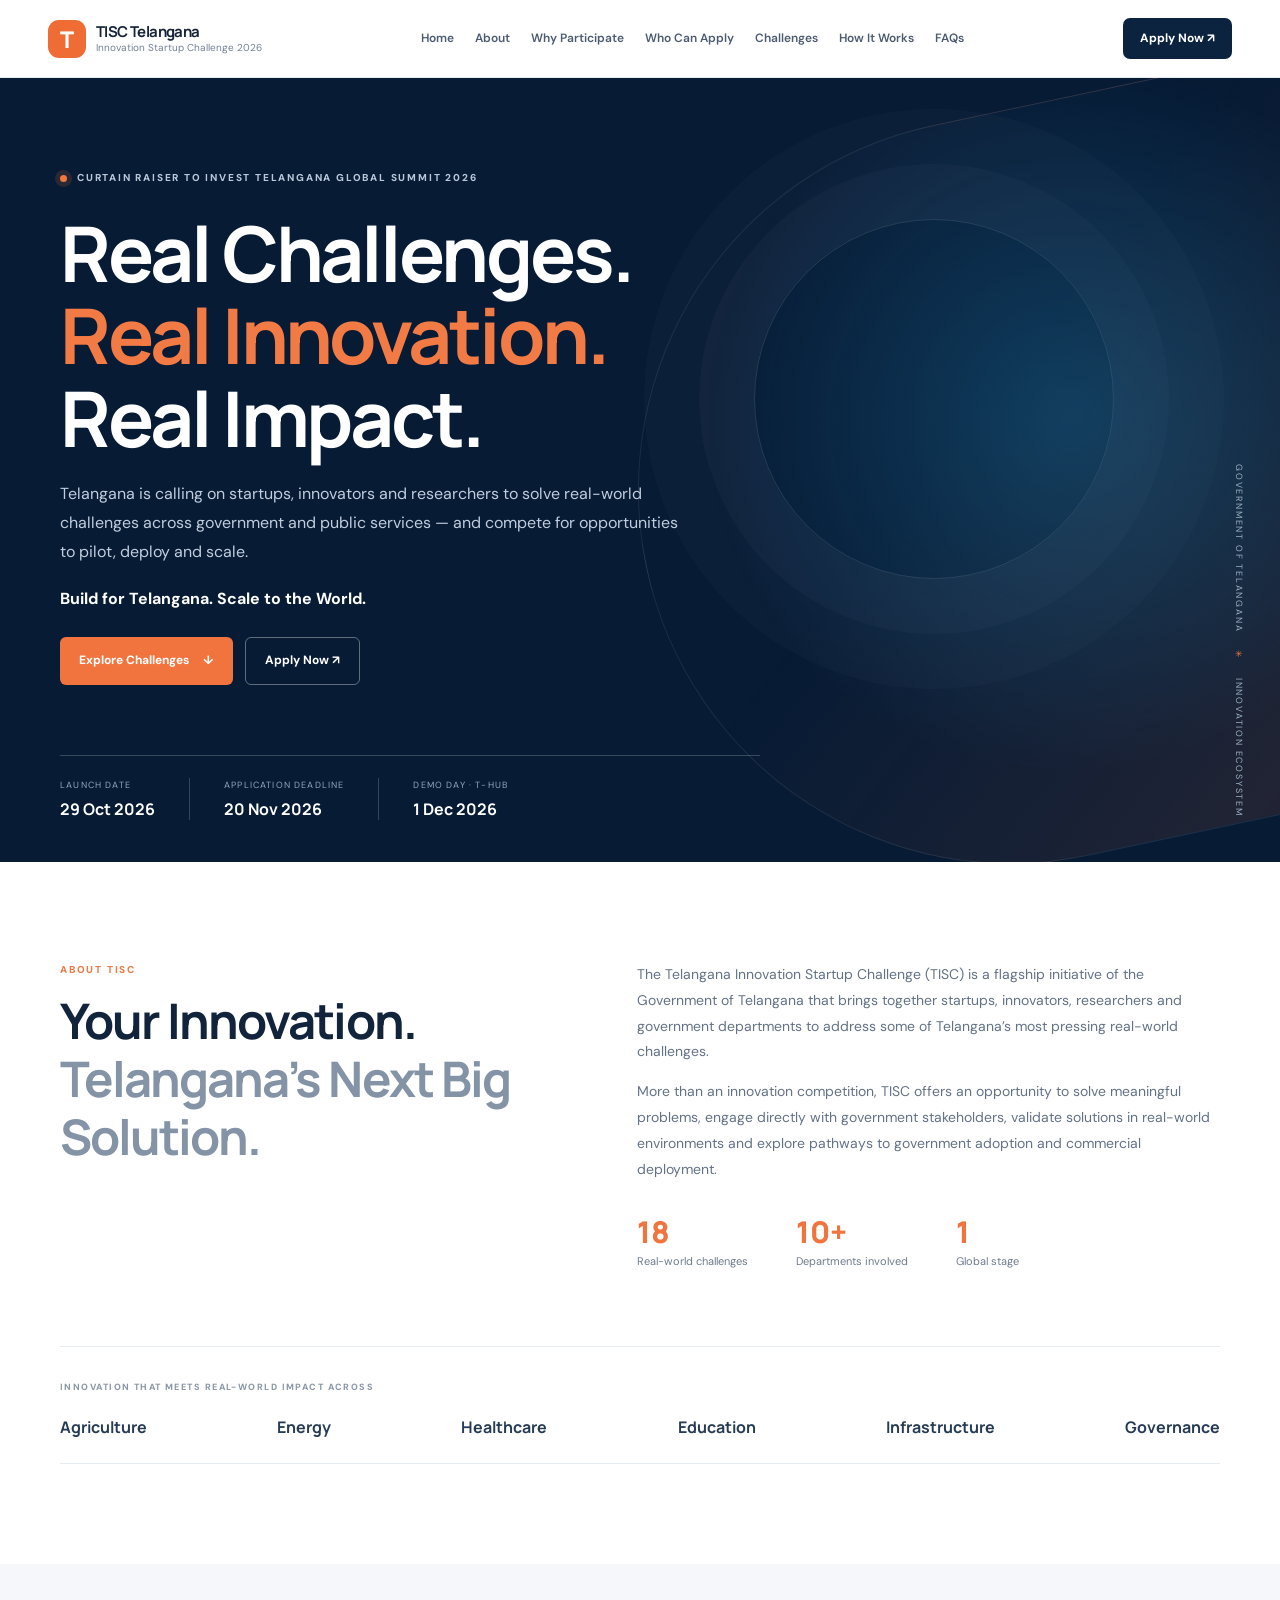
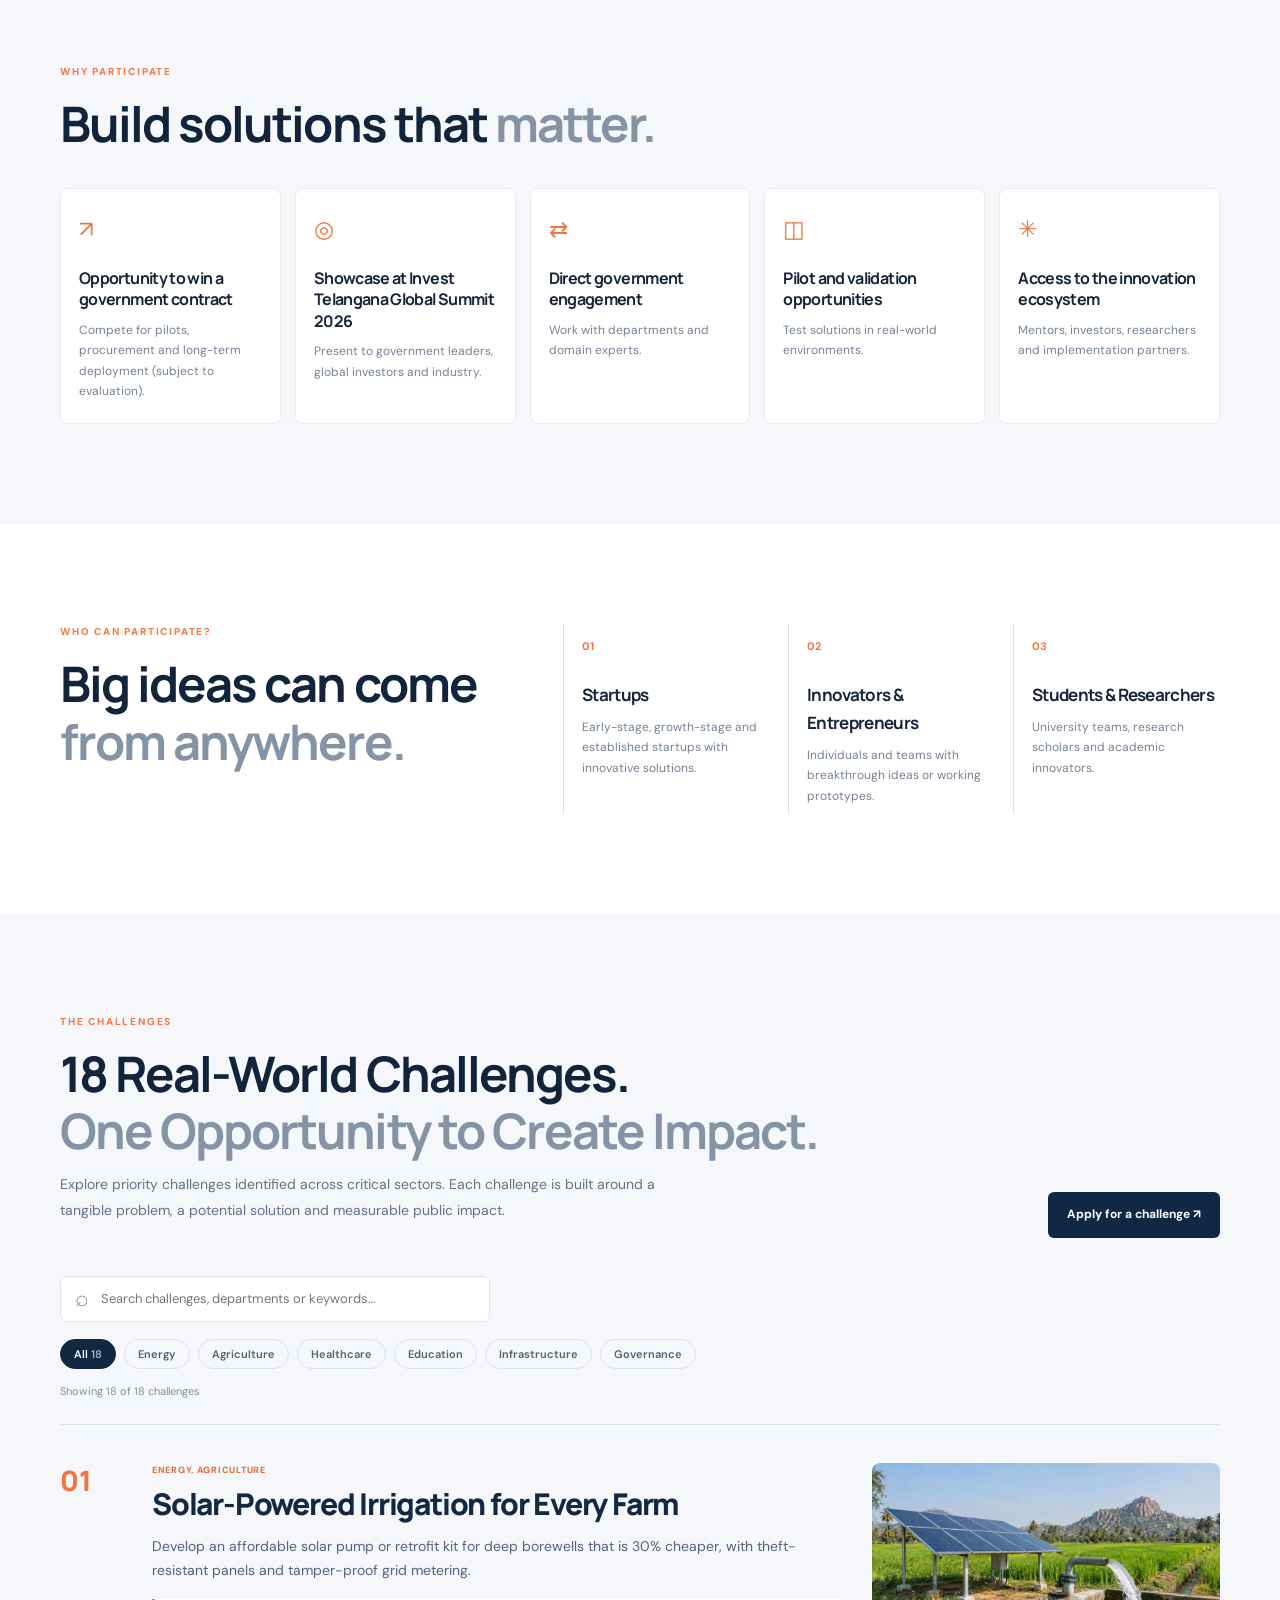
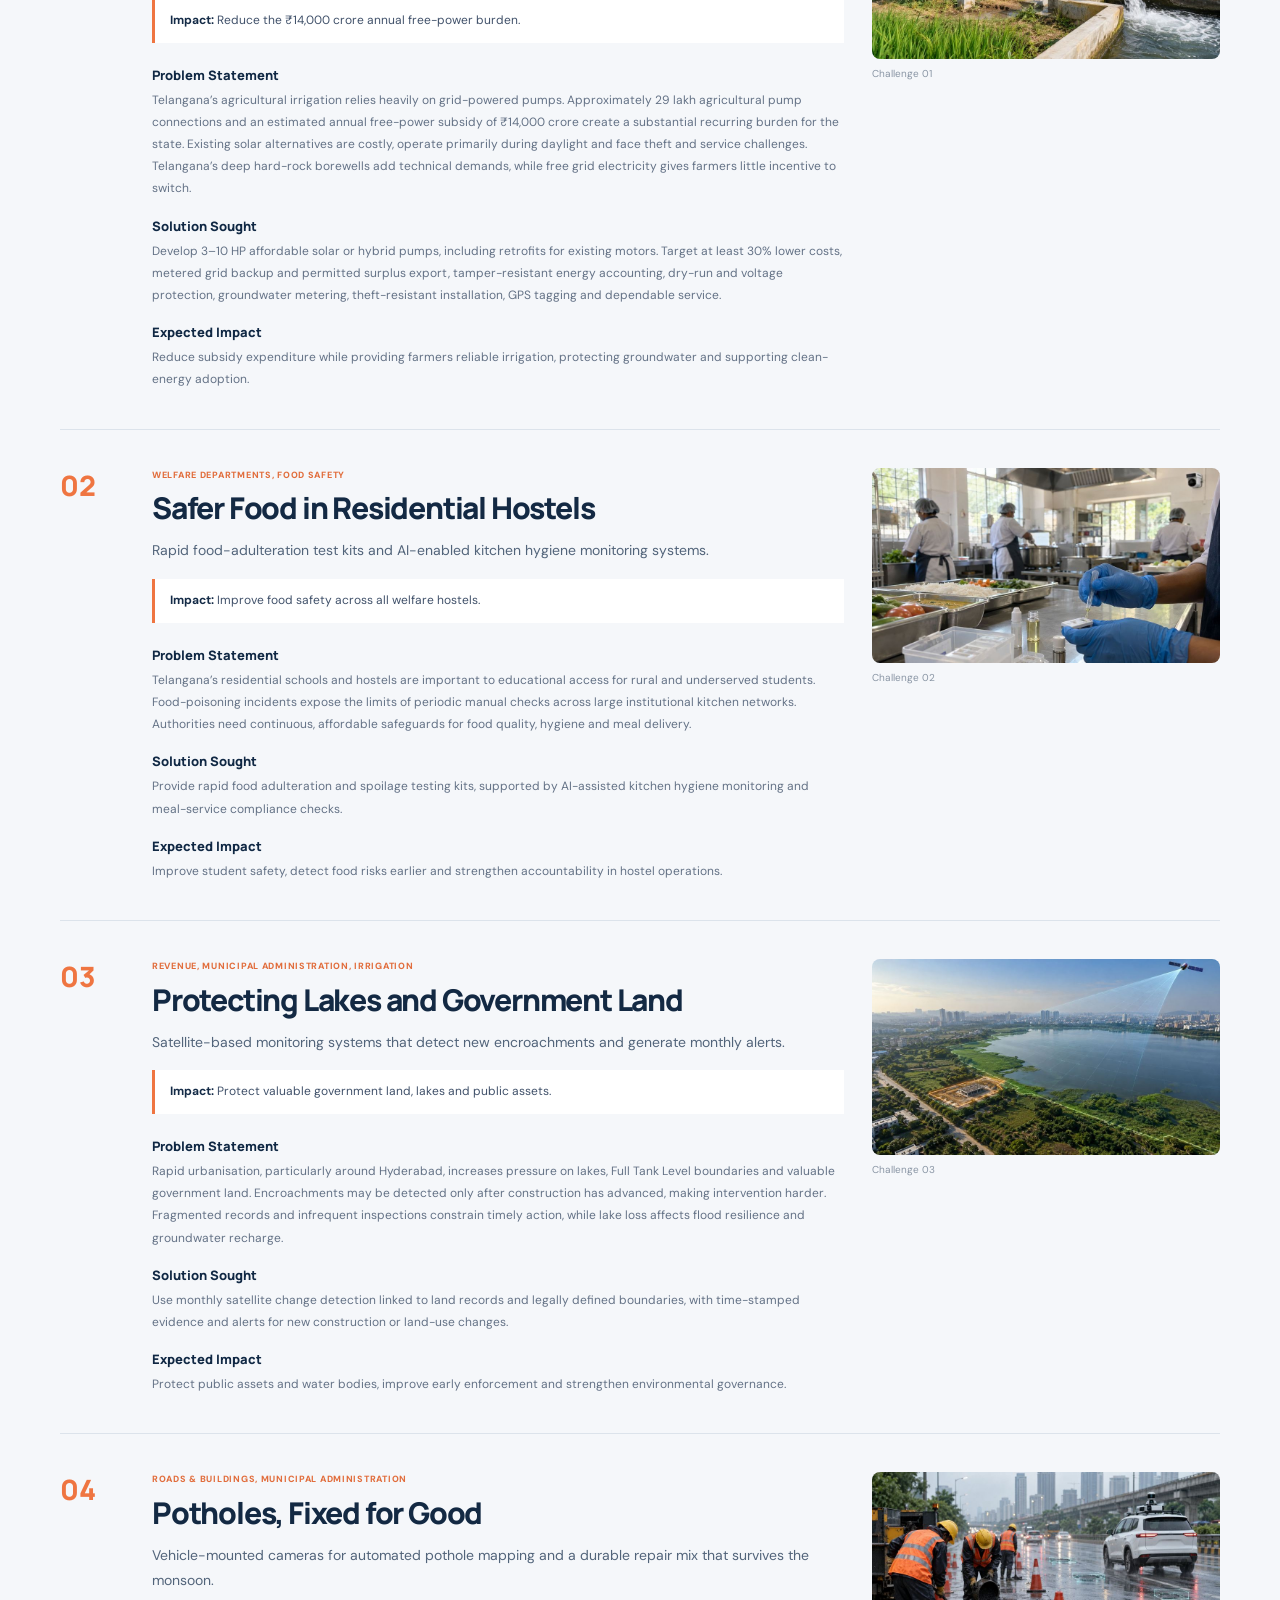
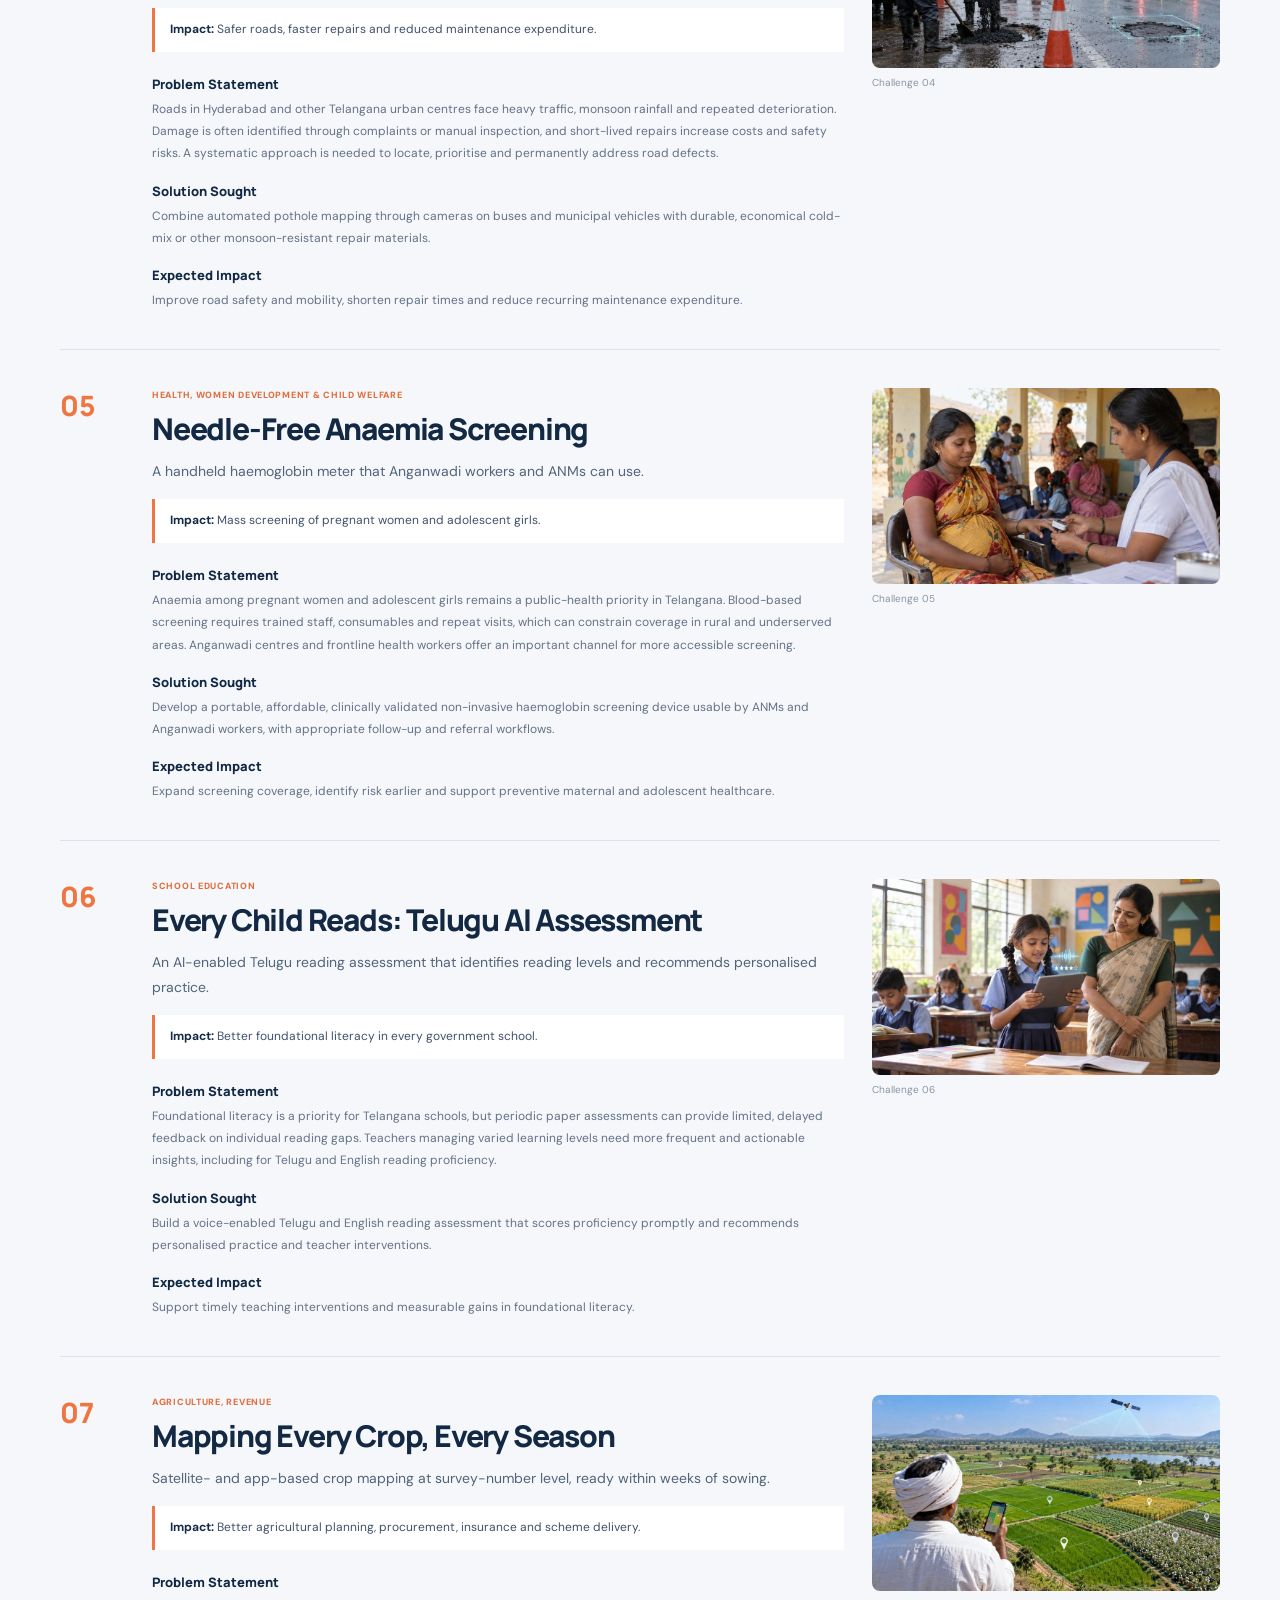
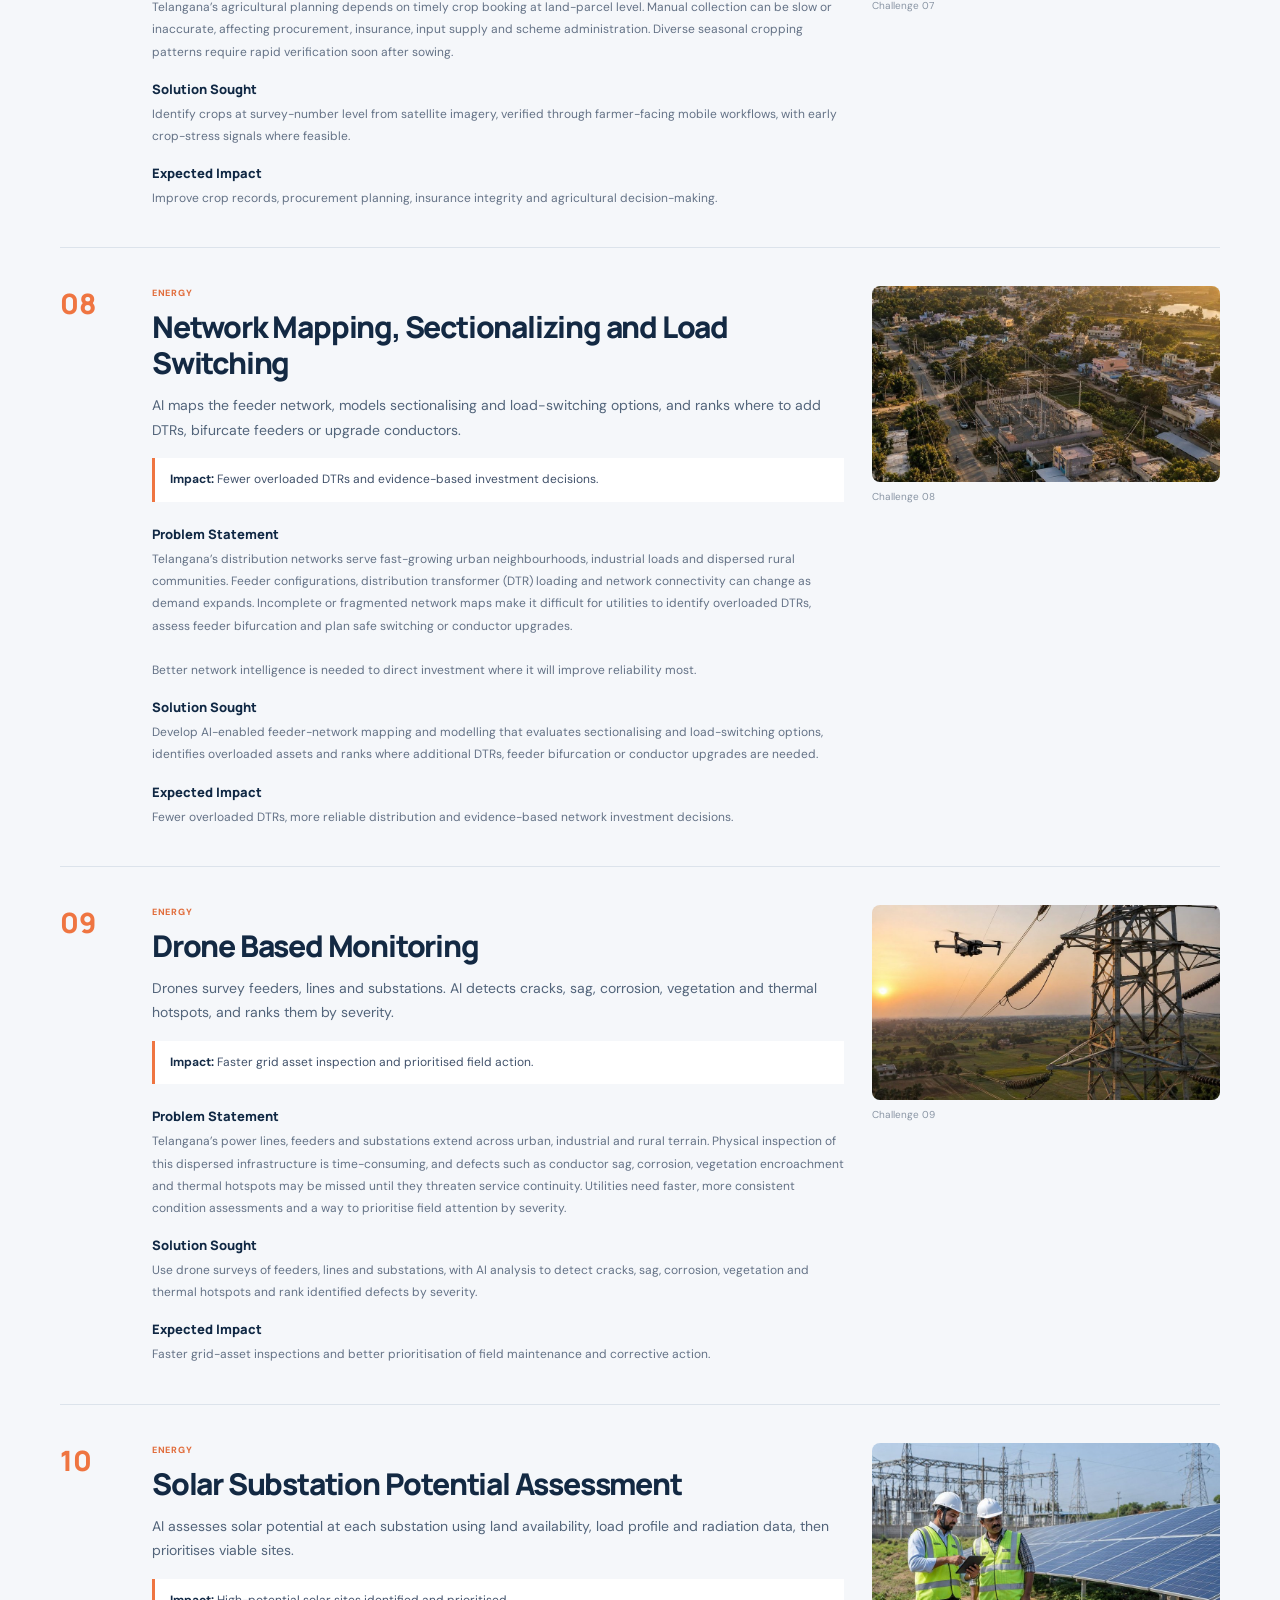
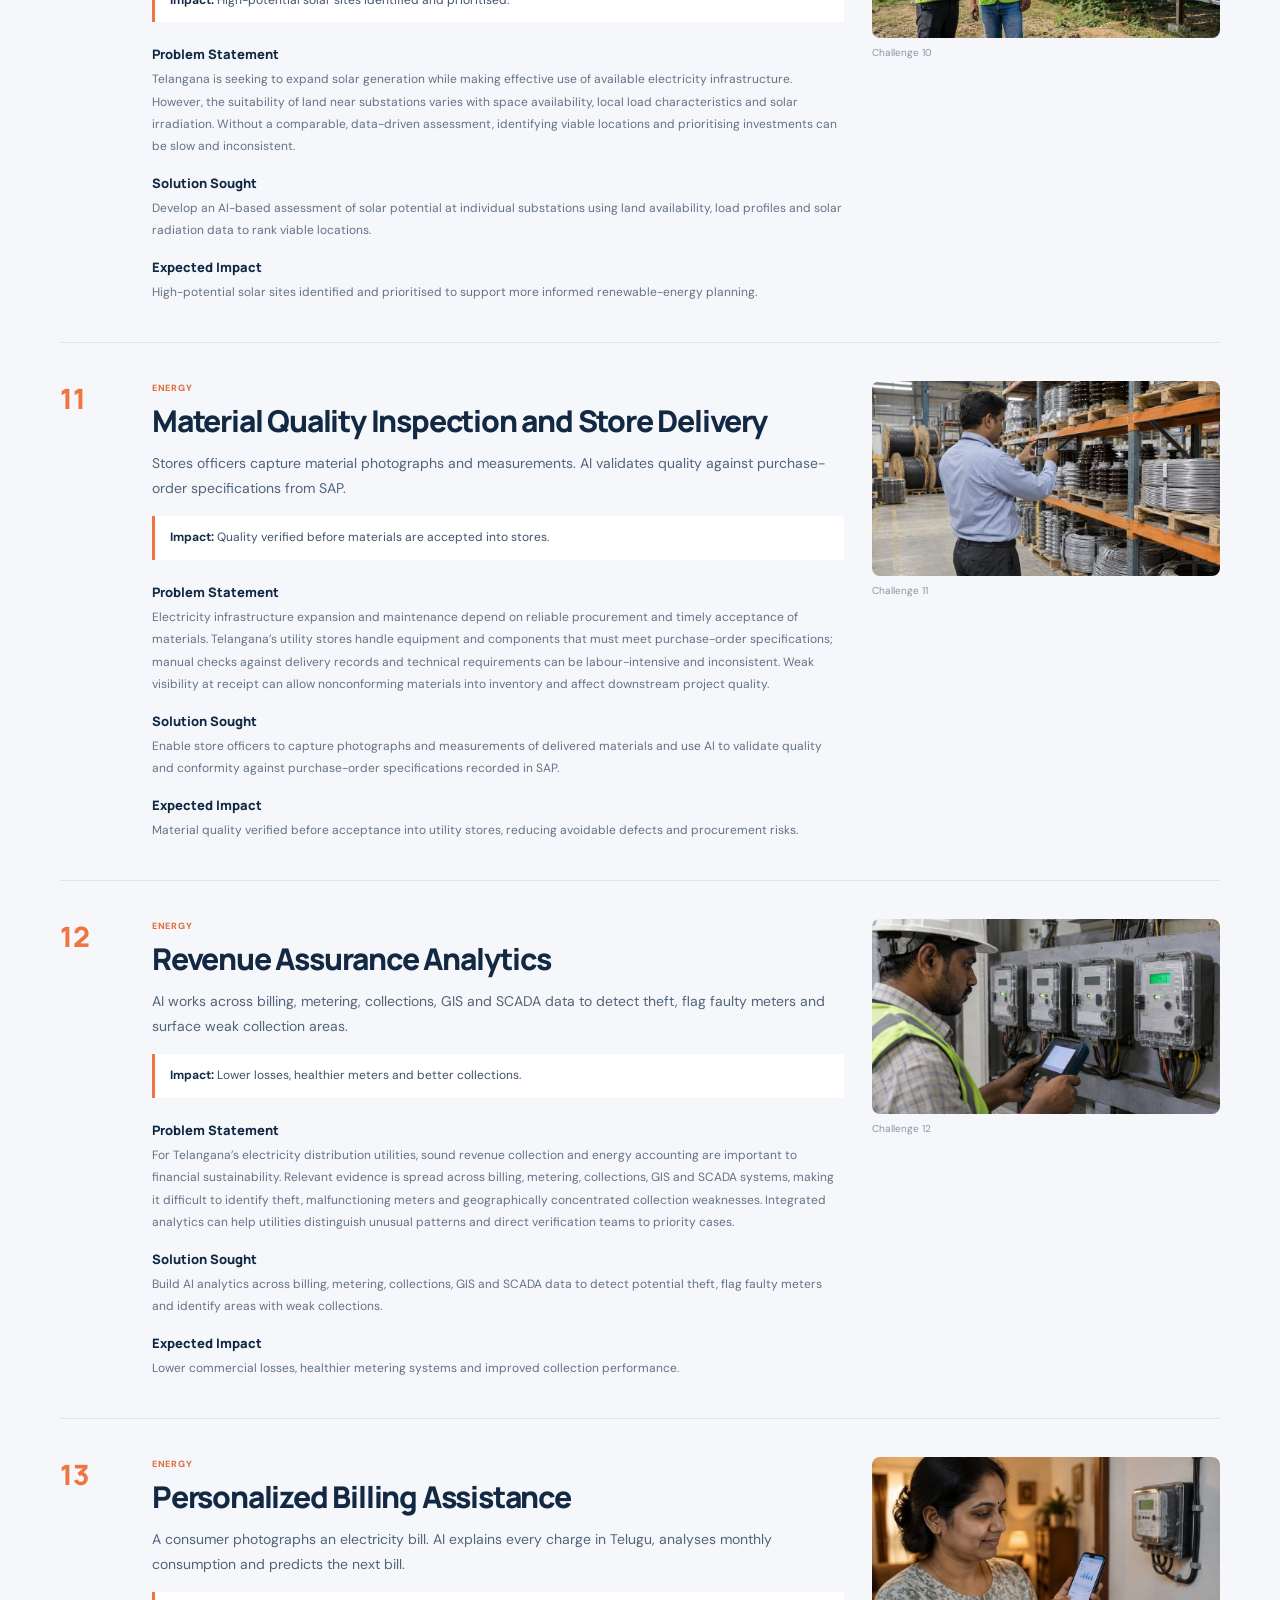
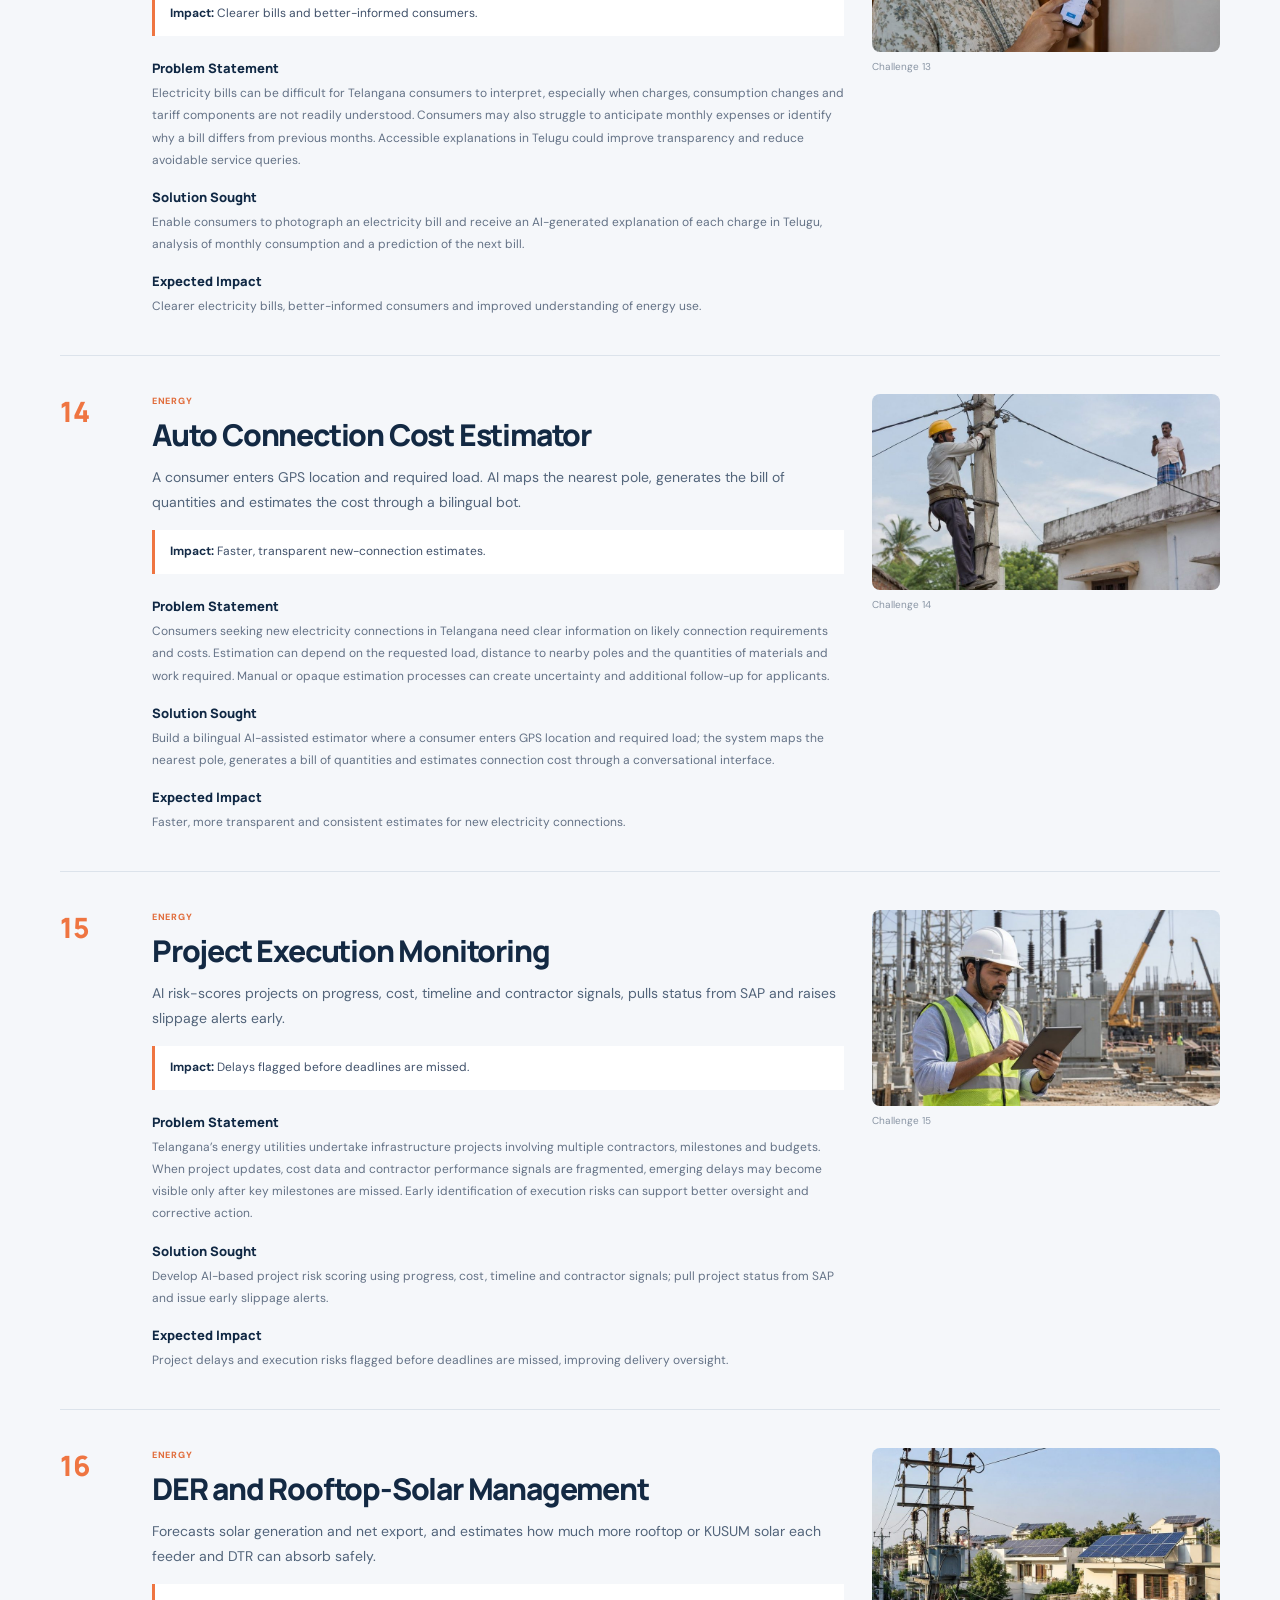
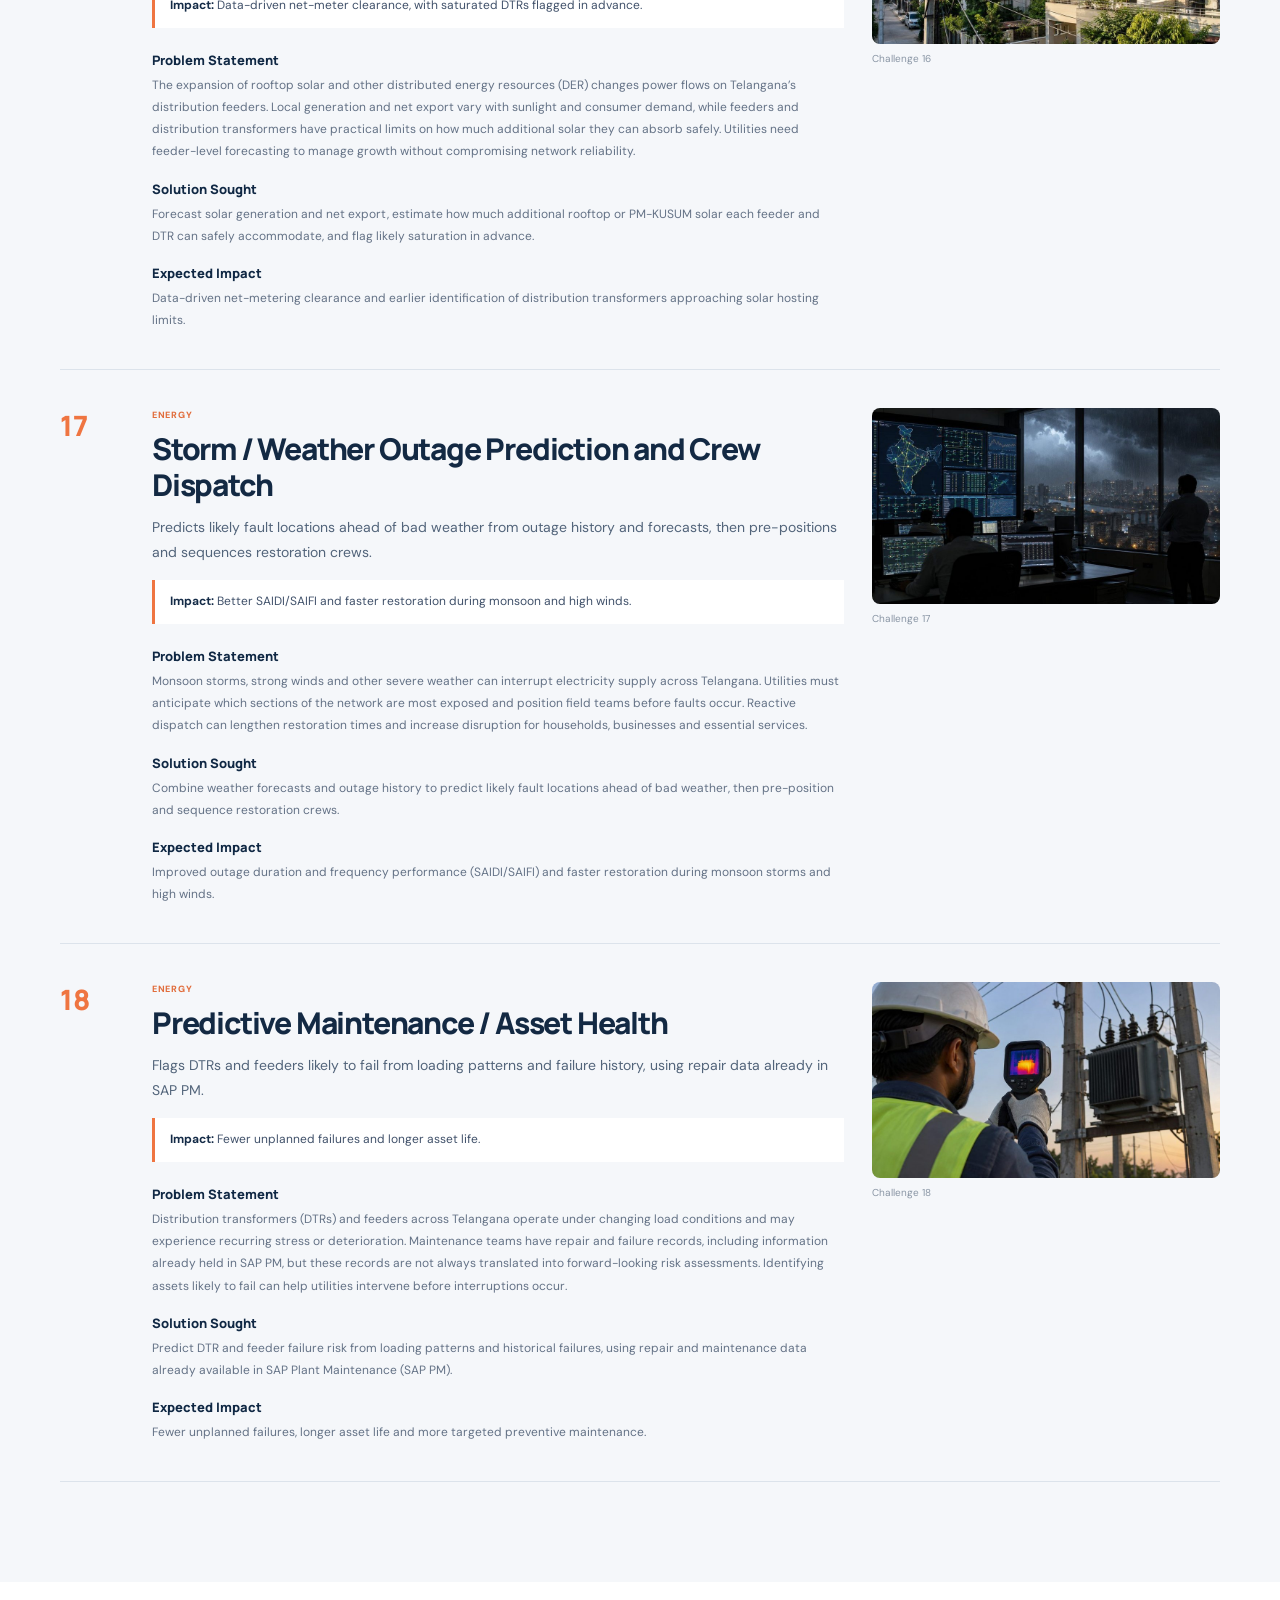
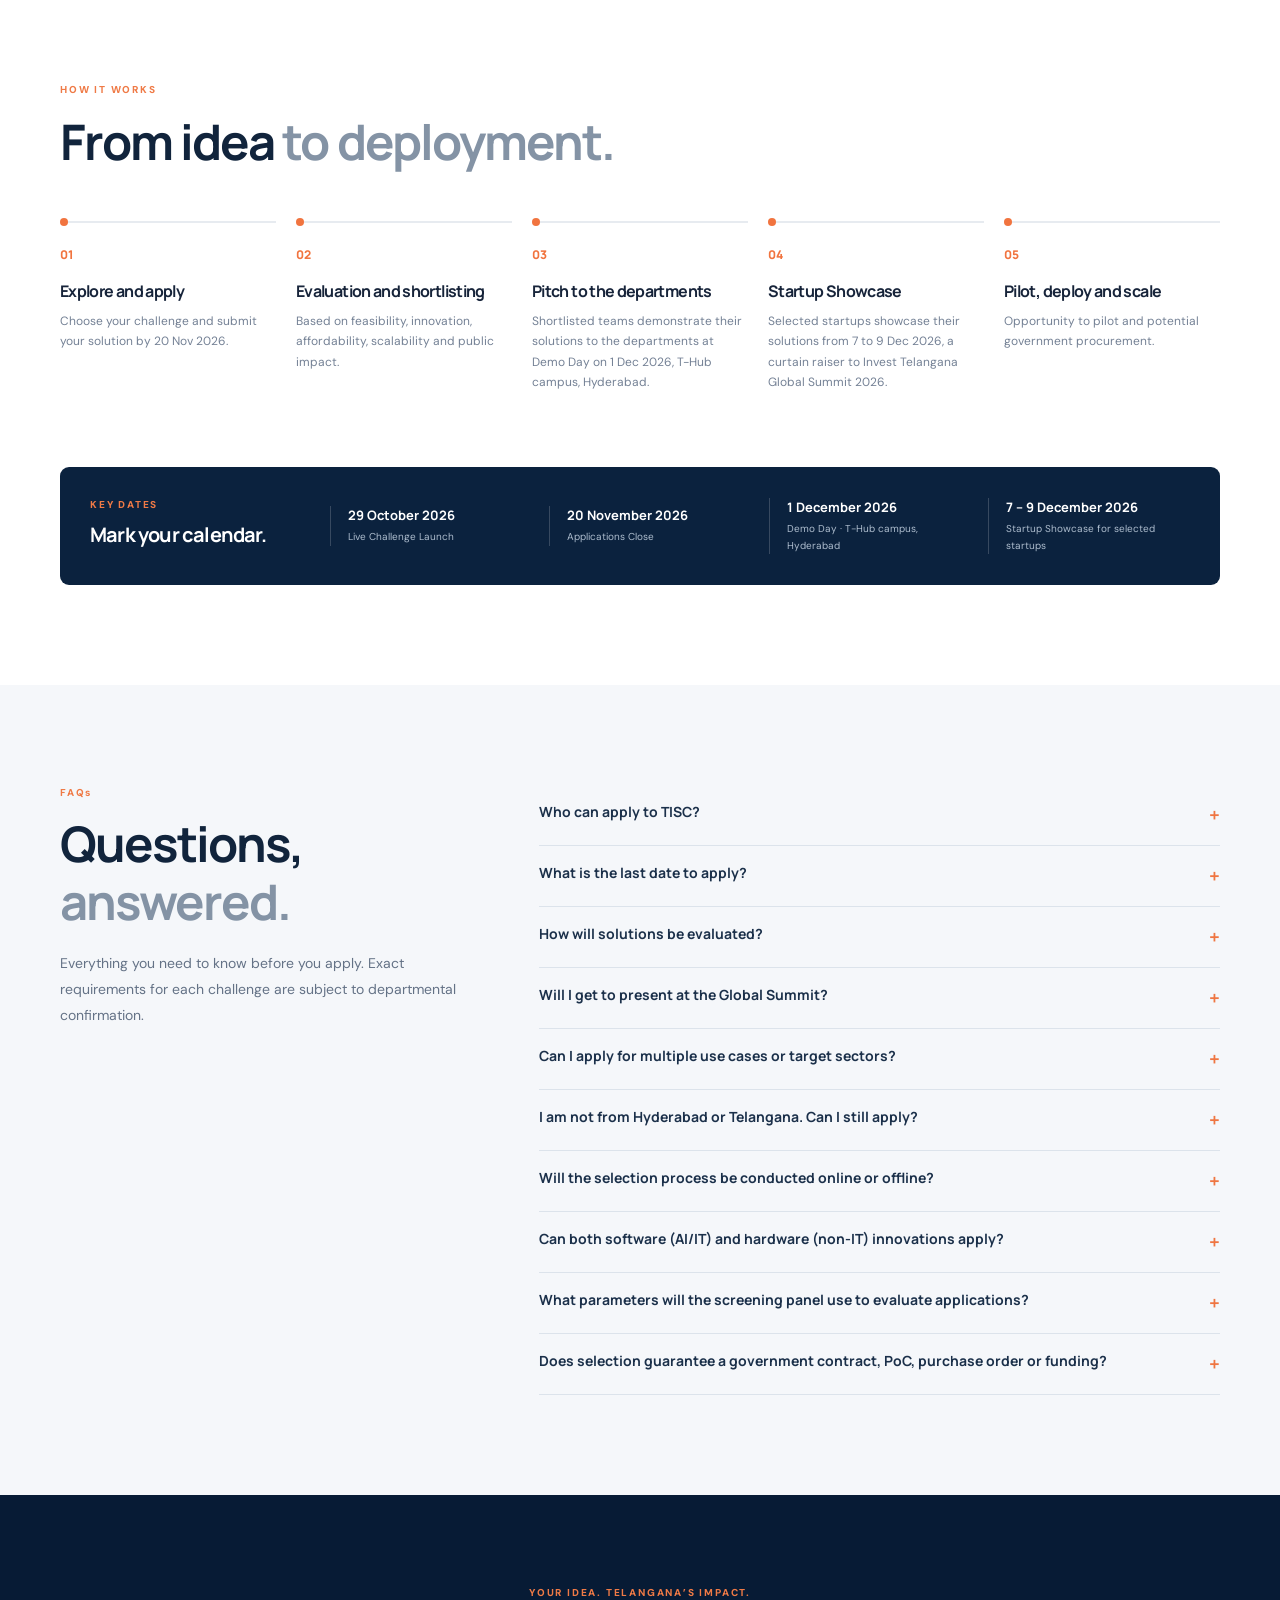
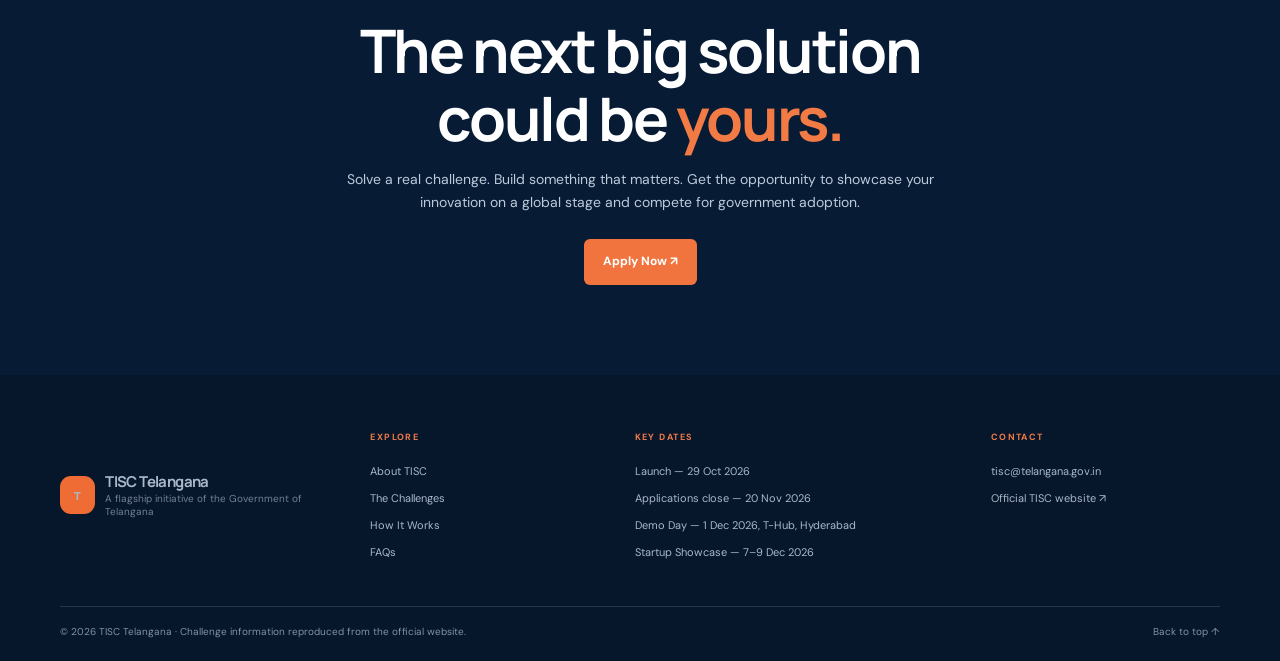
==== index.html @ a0525b06 "Refresh published inline challenge assets and remove legacy modal" ====
<!doctype html><html lang="en"><head><meta charset="utf-8"><meta name="viewport" content="width=device-width,initial-scale=1"><meta name="description" content="Explore the 18 Telangana Innovation Startup Challenge 2026 challenges."><meta name="theme-color" content="#071b35"><title>TISC Telangana 2026 | Innovation Startup Challenge</title><link rel="stylesheet" href="styles.css?v=inline-20261111-2"><link rel="preconnect" href="https://fonts.googleapis.com"><link rel="preconnect" href="https://fonts.gstatic.com" crossorigin><link href="https://fonts.googleapis.com/css2?family=DM+Sans:wght@400;500;600;700&family=Manrope:wght@400;500;600;700;800&display=swap" rel="stylesheet"></head><body><header class="site-header"><div class="nav-wrap"><a class="brand" href="#home"><span class="brand-mark">T</span><span><b>TISC Telangana</b><small>Innovation Startup Challenge 2026</small></span></a><button class="menu-toggle" aria-label="Toggle menu" aria-expanded="false">☰</button><nav class="main-nav"><a href="#home">Home</a><a href="#about">About</a><a href="#why">Why Participate</a><a href="#who">Who Can Apply</a><a href="#challenges">Challenges</a><a href="#how">How It Works</a><a href="#faqs">FAQs</a></nav><a class="nav-apply" href="https://tisc.telangana.gov.in/" target="_blank" rel="noopener">Apply Now <span>↗</span></a></div></header><main><section class="hero" id="home"><div class="hero-glow"></div><div class="container hero-inner"><div class="eyebrow"><span class="live-dot"></span> CURTAIN RAISER TO INVEST TELANGANA GLOBAL SUMMIT 2026</div><h1>Real Challenges.<br><em>Real Innovation.</em><br>Real Impact.</h1><p class="hero-copy">Telangana is calling on startups, innovators and researchers to solve real-world challenges across government and public services — and compete for opportunities to pilot, deploy and scale.</p><p class="hero-tag">Build for Telangana. Scale to the World.</p><div class="hero-actions"><a class="btn btn-primary" href="#challenges">Explore Challenges <span>↓</span></a><a class="btn btn-outline" href="https://tisc.telangana.gov.in/" target="_blank" rel="noopener">Apply Now ↗</a></div><div class="date-strip"><div><small>LAUNCH DATE</small><b>29 Oct 2026</b></div><div><small>APPLICATION DEADLINE</small><b>20 Nov 2026</b></div><div><small>DEMO DAY · T-HUB</small><b>1 Dec 2026</b></div></div></div><div class="hero-side-note">GOVERNMENT OF TELANGANA <span>✳</span> INNOVATION ECOSYSTEM</div></section><section class="intro section" id="about"><div class="container intro-grid"><div><div class="section-kicker">ABOUT TISC</div><h2>Your Innovation.<br><span>Telangana’s Next Big Solution.</span></h2></div><div class="intro-text"><p>The Telangana Innovation Startup Challenge (TISC) is a flagship initiative of the Government of Telangana that brings together startups, innovators, researchers and government departments to address some of Telangana’s most pressing real-world challenges.</p><p>More than an innovation competition, TISC offers an opportunity to solve meaningful problems, engage directly with government stakeholders, validate solutions in real-world environments and explore pathways to government adoption and commercial deployment.</p><div class="stats"><div><b>18</b><span>Real-world challenges</span></div><div><b>10+</b><span>Departments involved</span></div><div><b>1</b><span>Global stage</span></div></div></div></div><div class="container sector-band"><span>INNOVATION THAT MEETS REAL-WORLD IMPACT ACROSS</span><div class="sector-list"><b>Agriculture</b><b>Energy</b><b>Healthcare</b><b>Education</b><b>Infrastructure</b><b>Governance</b></div></div></section><section class="benefits section" id="why"><div class="container"><div class="section-kicker">WHY PARTICIPATE</div><h2>Build solutions that <span>matter.</span></h2><div class="benefit-grid"><article class="benefit-card"><span>↗</span><h3>Opportunity to win a government contract</h3><p>Compete for pilots, procurement and long-term deployment (subject to evaluation).</p></article><article class="benefit-card"><span>◎</span><h3>Showcase at Invest Telangana Global Summit 2026</h3><p>Present to government leaders, global investors and industry.</p></article><article class="benefit-card"><span>⇄</span><h3>Direct government engagement</h3><p>Work with departments and domain experts.</p></article><article class="benefit-card"><span>◫</span><h3>Pilot and validation opportunities</h3><p>Test solutions in real-world environments.</p></article><article class="benefit-card"><span>✳</span><h3>Access to the innovation ecosystem</h3><p>Mentors, investors, researchers and implementation partners.</p></article></div></div></section><section class="who section" id="who"><div class="container who-grid"><div><div class="section-kicker">WHO CAN PARTICIPATE?</div><h2>Big ideas can come<br><span>from anywhere.</span></h2></div><div class="who-cards"><article><b>01</b><h3>Startups</h3><p>Early-stage, growth-stage and established startups with innovative solutions.</p></article><article><b>02</b><h3>Innovators & Entrepreneurs</h3><p>Individuals and teams with breakthrough ideas or working prototypes.</p></article><article><b>03</b><h3>Students & Researchers</h3><p>University teams, research scholars and academic innovators.</p></article></div></div></section><section class="challenges-section section" id="challenges"><div class="container"><div class="challenge-heading"><div><div class="section-kicker">THE CHALLENGES</div><h2>18 Real-World Challenges.<br><span>One Opportunity to Create Impact.</span></h2><p>Explore priority challenges identified across critical sectors. Each challenge is built around a tangible problem, a potential solution and measurable public impact.</p></div><a class="btn btn-dark" href="https://tisc.telangana.gov.in/" target="_blank" rel="noopener">Apply for a challenge ↗</a></div><div class="challenge-tools"><label class="search-box"><span>⌕</span><input id="challengeSearch" type="search" placeholder="Search challenges, departments or keywords…" aria-label="Search challenges"></label><div class="filters" id="filters"><button class="filter active" data-filter="all">All <span>18</span></button><button class="filter" data-filter="energy">Energy</button><button class="filter" data-filter="agriculture">Agriculture</button><button class="filter" data-filter="health">Healthcare</button><button class="filter" data-filter="education">Education</button><button class="filter" data-filter="infrastructure">Infrastructure</button><button class="filter" data-filter="governance">Governance</button></div><div class="result-count" id="resultCount">Showing 18 challenges</div></div><div class="challenge-grid" id="challengeGrid"></div></div></section><section class="how section" id="how"><div class="container"><div class="section-kicker">HOW IT WORKS</div><h2>From idea <span>to deployment.</span></h2><div class="steps"><article><b>01</b><h3>Explore and apply</h3><p>Choose your challenge and submit your solution by 20 Nov 2026.</p></article><article><b>02</b><h3>Evaluation and shortlisting</h3><p>Based on feasibility, innovation, affordability, scalability and public impact.</p></article><article><b>03</b><h3>Pitch to the departments</h3><p>Shortlisted teams demonstrate their solutions to the departments at Demo Day on 1 Dec 2026, T-Hub campus, Hyderabad.</p></article><article><b>04</b><h3>Startup Showcase</h3><p>Selected startups showcase their solutions from 7 to 9 Dec 2026, a curtain raiser to Invest Telangana Global Summit 2026.</p></article><article><b>05</b><h3>Pilot, deploy and scale</h3><p>Opportunity to pilot and potential government procurement.</p></article></div><div class="key-dates"><div><div class="section-kicker">KEY DATES</div><h3>Mark your calendar.</h3></div><div><b>29 October 2026</b><span>Live Challenge Launch</span></div><div><b>20 November 2026</b><span>Applications Close</span></div><div><b>1 December 2026</b><span>Demo Day · T-Hub campus, Hyderabad</span></div><div><b>7 – 9 December 2026</b><span>Startup Showcase for selected startups</span></div></div></div></section><section class="faq section" id="faqs"><div class="container faq-grid"><div><div class="section-kicker">FAQs</div><h2>Questions,<br><span>answered.</span></h2><p>Everything you need to know before you apply. Exact requirements for each challenge are subject to departmental confirmation.</p></div><div class="faq-list"><details><summary>Who can apply to TISC?</summary><p>Startups at any stage, individual innovators and entrepreneurs, and student and university research teams.</p></details><details><summary>What is the last date to apply?</summary><p>Applications open on 29 October 2026 and close on 20 November 2026. Demo Day is on 1 December 2026 at the T-Hub campus, Hyderabad, and selected startups take part in the Startup Showcase from 7 to 9 December 2026.</p></details><details><summary>How will solutions be evaluated?</summary><p>Shortlisting is based on feasibility, innovation, affordability, scalability and public impact.</p></details><details><summary>Will I get to present at the Global Summit?</summary><p>Selected teams may present their solutions at the Invest Telangana Global Summit 2026 to government leaders, global investors and industry.</p></details><details><summary>Can I apply for multiple use cases or target sectors?</summary><p>No, you can only apply for 1 use case/sector at a time per registration. Choose the primary sector that best aligns with your core innovation.</p></details><details><summary>I am not from Hyderabad or Telangana. Can I still apply?</summary><p>Yes, applicants from all across India and global hubs are welcome to apply.</p></details><details><summary>Will the selection process be conducted online or offline?</summary><p>The 1st level screening and initial evaluation will be held online. Only shortlisted candidates will be required to attend the final pitch round and Demo Day offline at the T-Hub campus, Hyderabad.</p></details><details><summary>Can both software (AI/IT) and hardware (non-IT) innovations apply?</summary><p>Yes. TISC supports cross-sector innovation spanning pure software/AI solutions, hybrid IoT models, and non-IT hardware/materials science innovations.</p></details><details><summary>What parameters will the screening panel use to evaluate applications?</summary><p>Submissions will be assessed based on problem relevance, innovation uniqueness, Technology Readiness Level, team capability, and potential impact on public/industrial sectors.</p></details><details><summary>Does selection guarantee a government contract, PoC, purchase order or funding?</summary><p>No. Selection does not guarantee a government contract, Proof of Concept (PoC), Purchase Order (PO) or funding. Solutions may be considered by the relevant Government of Telangana departments for further evaluation. Any subsequent engagement would be subject to departmental requirements, applicable processes and approvals.</p></details></div></div></section><section class="closing"><div class="container closing-inner"><div class="section-kicker">YOUR IDEA. TELANGANA’S IMPACT.</div><h2>The next big solution<br>could be <em>yours.</em></h2><p>Solve a real challenge. Build something that matters. Get the opportunity to showcase your innovation on a global stage and compete for government adoption.</p><a class="btn btn-primary" href="https://tisc.telangana.gov.in/" target="_blank" rel="noopener">Apply Now ↗</a></div></section></main><footer class="footer"><div class="container footer-top"><div class="brand"><span class="brand-mark">T</span><span><b>TISC Telangana</b><small>A flagship initiative of the Government of Telangana</small></span></div><div><b>EXPLORE</b><a href="#about">About TISC</a><a href="#challenges">The Challenges</a><a href="#how">How It Works</a><a href="#faqs">FAQs</a></div><div><b>KEY DATES</b><span>Launch — 29 Oct 2026</span><span>Applications close — 20 Nov 2026</span><span>Demo Day — 1 Dec 2026, T-Hub, Hyderabad</span><span>Startup Showcase — 7–9 Dec 2026</span></div><div><b>CONTACT</b><a href="mailto:tisc@telangana.gov.in">tisc@telangana.gov.in</a><a href="https://tisc.telangana.gov.in/" target="_blank" rel="noopener">Official TISC website ↗</a></div></div><div class="container footer-bottom"><span>© 2026 TISC Telangana · Challenge information reproduced from the official website.</span><a href="#home">Back to top ↑</a></div></footer><div class="modal" id="challengeModal" aria-hidden="true"><div class="modal-backdrop" data-close></div><article class="modal-panel" role="dialog" aria-modal="true" aria-labelledby="modalTitle"><button class="modal-close" aria-label="Close details" data-close>×</button><div id="modalContent"></div></article></div><script src="challenges.js"></script><script src="script.js?v=inline-20261111-2"></script></body></html>
---- styles.css ----
*{box-sizing:border-box}html{scroll-behavior:smooth;scroll-padding-top:82px}body{margin:0;font-family:'DM Sans',sans-serif;color:#17243a;background:#fff;line-height:1.65}h1,h2,h3,.brand b{font-family:Manrope,sans-serif;letter-spacing:-.04em}a{color:inherit;text-decoration:none}.container{width:min(1160px,calc(100% - 48px));margin:auto}.site-header{height:78px;background:#fff;position:sticky;top:0;z-index:50;border-bottom:1px solid #e8edf3}.nav-wrap{height:100%;max-width:1240px;padding:0 28px;margin:auto;display:flex;align-items:center;gap:30px}.brand{display:flex;align-items:center;gap:10px;min-width:205px}.brand-mark{width:38px;height:38px;display:grid;place-items:center;background:#ef6c35;color:#fff;font:800 23px Manrope;border-radius:11px}.brand b{display:block;font-size:15px;line-height:1.25}.brand small{display:block;font-size:10px;color:#738094;line-height:1.3}.main-nav{display:flex;align-items:center;justify-content:center;gap:21px;flex:1}.main-nav a{font-size:12px;font-weight:600;color:#4c5b70;white-space:nowrap}.main-nav a:hover,.footer a:hover{color:#ee6b35}.nav-apply{background:#0c2340;color:white;padding:11px 17px;border-radius:7px;font-size:12px;font-weight:700;white-space:nowrap}.menu-toggle{display:none;background:none;border:0;font-size:24px}.hero{background:#071b35;color:#fff;position:relative;overflow:hidden;min-height:660px}.hero:after{content:'';position:absolute;right:-8%;top:5%;width:58%;height:95%;background:radial-gradient(ellipse at 60% 42%,rgba(29,112,155,.42),transparent 58%),linear-gradient(140deg,transparent 42%,rgba(239,108,53,.14));border:1px solid rgba(255,255,255,.08);border-radius:50% 0 0 50%;transform:rotate(-12deg)}.hero-glow{position:absolute;right:13%;top:18%;width:360px;height:360px;border:1px solid rgba(255,255,255,.13);border-radius:50%;box-shadow:0 0 0 55px rgba(255,255,255,.025),0 0 0 110px rgba(255,255,255,.02)}.hero-inner{position:relative;z-index:2;padding-top:92px;padding-bottom:42px}.eyebrow,.section-kicker{font-size:10px;font-weight:800;letter-spacing:.18em;color:#ef7a46}.eyebrow{color:#b8c8d8;display:flex;align-items:center;gap:10px}.live-dot{width:7px;height:7px;border-radius:50%;background:#f4773e;box-shadow:0 0 0 5px rgba(244,119,62,.14)}.hero h1{font-size:clamp(48px,6vw,78px);line-height:1.08;margin:25px 0 20px;max-width:700px}.hero h1 em,.closing h2 em{color:#f27b45;font-style:normal}.hero-copy{max-width:620px;color:#c1cddd;font-size:16px;line-height:1.8}.hero-tag{font-weight:700;color:#fff;margin:19px 0 25px}.hero-actions{display:flex;gap:12px}.btn{display:inline-flex;align-items:center;gap:14px;padding:13px 19px;border-radius:6px;font-size:12px;font-weight:700;transition:.2s}.btn-primary{background:#f1743f;color:#fff}.btn-primary:hover{background:#ff8954;transform:translateY(-2px)}.btn-outline{border:1px solid rgba(255,255,255,.36);color:white}.btn-dark{background:#102844;color:white;white-space:nowrap}.date-strip{display:flex;gap:0;margin-top:70px;border-top:1px solid rgba(255,255,255,.2);max-width:700px;padding-top:22px}.date-strip div{padding:0 34px;border-right:1px solid rgba(255,255,255,.18)}.date-strip div:first-child{padding-left:0}.date-strip div:last-child{border:0}.date-strip small,.date-strip b{display:block}.date-strip small{font-size:9px;letter-spacing:.13em;color:#92a7bc}.date-strip b{font:700 16px Manrope;margin-top:5px}.hero-side-note{position:absolute;right:34px;bottom:45px;z-index:2;writing-mode:vertical-rl;font-size:9px;letter-spacing:.2em;color:#9db0c2}.hero-side-note span{color:#f1743f;padding:13px 0}.section{padding:100px 0}.intro-grid{display:grid;grid-template-columns:1fr 1.15fr;gap:70px}.section h2{font-size:clamp(34px,4vw,49px);line-height:1.18;margin:14px 0 20px;color:#11243c}.section h2 span{color:#8493a5}.intro-text p,.challenge-heading p,.faq-grid>div>p{color:#647286;font-size:14px;line-height:1.85;margin:0 0 14px}.stats{display:flex;gap:48px;margin-top:28px}.stats div{display:flex;flex-direction:column}.stats b{font:800 30px Manrope;color:#f1743f}.stats span{font-size:11px;color:#6e7b8c}.sector-band{margin-top:76px;padding:25px 0;border-top:1px solid #e6ebf0;border-bottom:1px solid #e6ebf0}.sector-band>span{font-size:9px;letter-spacing:.16em;color:#8b97a6;font-weight:800}.sector-list{display:flex;justify-content:space-between;gap:15px;margin-top:18px;flex-wrap:wrap}.sector-list b{font:700 16px Manrope;color:#263b54}.benefits{background:#f5f7fa}.benefits h2,.how h2{margin-bottom:35px}.benefit-grid{display:grid;grid-template-columns:repeat(5,1fr);gap:14px}.benefit-card{background:white;border:1px solid #e8edf2;padding:22px 18px;min-height:220px;border-radius:8px}.benefit-card>span{font-size:23px;color:#ef7541}.benefit-card h3{font-size:16px;line-height:1.35;margin:19px 0 9px}.benefit-card p,.who-cards p,.steps p{font-size:12px;color:#748195;line-height:1.7;margin:0}.who-grid{display:grid;grid-template-columns:.8fr 1.2fr;gap:65px}.who-cards{display:grid;grid-template-columns:repeat(3,1fr);gap:18px}.who-cards article{border-left:1px solid #dce3eb;padding:8px 0 8px 18px}.who-cards article>b{color:#f1743f;font-size:11px}.who-cards h3{font-size:17px;margin:22px 0 8px}.challenges-section{background:#f5f7fa}.challenge-heading{display:flex;justify-content:space-between;align-items:end;gap:30px}.challenge-heading h2{margin-bottom:12px}.challenge-heading p{max-width:650px}.challenge-tools{margin:38px 0 24px}.search-box{display:flex;align-items:center;gap:10px;background:#fff;border:1px solid #dfe5ec;border-radius:7px;padding:0 14px;max-width:430px;height:46px}.search-box span{font-size:23px;color:#8895a5}.search-box input{border:0;outline:0;width:100%;font:13px 'DM Sans';color:#1c2e45}.filters{display:flex;flex-wrap:wrap;gap:8px;margin-top:17px}.filter{border:1px solid #dce3eb;background:transparent;border-radius:20px;padding:7px 13px;font:600 11px 'DM Sans';color:#526176;cursor:pointer}.filter.active,.filter:hover{background:#102844;border-color:#102844;color:#fff}.filter span{opacity:.65}.result-count{font-size:11px;color:#8190a1;margin-top:13px}.challenge-grid{display:grid;grid-template-columns:repeat(3,1fr);gap:19px}.challenge-card{background:#fff;border:1px solid #e5eaf0;border-radius:9px;overflow:hidden;display:flex;flex-direction:column;transition:.22s;cursor:pointer}.challenge-card:hover{transform:translateY(-4px);box-shadow:0 15px 35px rgba(17,36,60,.09)}.card-image{height:190px;background:#dfe6ed;position:relative;overflow:hidden}.card-image img{width:100%;height:100%;object-fit:cover;display:block;transition:transform .5s}.challenge-card:hover .card-image img{transform:scale(1.04)}.card-number{position:absolute;top:13px;left:13px;background:#fff;color:#f1743f;border-radius:5px;padding:5px 9px;font:800 11px Manrope}.card-body{padding:20px 20px 18px;display:flex;flex-direction:column;flex:1}.card-dept{font-size:9px;letter-spacing:.08em;color:#e16d3c;font-weight:800;text-transform:uppercase}.card-body h3{font-size:19px;line-height:1.3;margin:9px 0 10px;color:#132943}.card-body>p{font-size:12px;color:#66758a;line-height:1.7;margin:0 0 14px}.impact{background:#f5f7fa;border-left:2px solid #ef7541;padding:10px 12px;margin-top:auto;font-size:11px;color:#40516a}.impact b{color:#142b47}.card-footer{padding-top:15px;margin-top:15px;border-top:1px solid #edf0f4;display:flex;align-items:center;justify-content:space-between;color:#7d8998;font-size:10px}.card-footer strong{color:#142b47;font-size:11px}.no-results{grid-column:1/-1;padding:40px;text-align:center;color:#7d8998}.how{background:#fff}.steps{display:grid;grid-template-columns:repeat(5,1fr);gap:20px;margin-top:50px}.steps article{border-top:2px solid #e7ebf0;padding-top:18px;position:relative}.steps article:before{content:'';position:absolute;top:-5px;left:0;width:8px;height:8px;border-radius:50%;background:#f1743f}.steps article>b{font:800 12px Manrope;color:#f1743f}.steps h3{font-size:16px;line-height:1.3;margin:14px 0 9px}.key-dates{margin-top:75px;background:#0b223e;color:#fff;border-radius:9px;padding:30px;display:grid;grid-template-columns:1.1fr repeat(4,1fr);gap:18px;align-items:center}.key-dates h3{font:700 20px Manrope;margin:7px 0}.key-dates>div:not(:first-child){border-left:1px solid rgba(255,255,255,.18);padding-left:17px}.key-dates b,.key-dates span{display:block}.key-dates b{font:700 13px Manrope}.key-dates span{font-size:10px;color:#aebdce;margin-top:5px}.faq{background:#f5f7fa}.faq-grid{display:grid;grid-template-columns:.75fr 1.25fr;gap:70px}.faq-list details{border-bottom:1px solid #dce3eb;padding:17px 0}.faq-list summary{cursor:pointer;list-style:none;font:700 14px Manrope;color:#1b304a;display:flex;justify-content:space-between;gap:20px}.faq-list summary:after{content:'+';font-size:19px;color:#ef7541}.faq-list details[open] summary:after{content:'−'}.faq-list details p{font-size:12px;line-height:1.8;color:#68778b;max-width:700px}.closing{background:#071b35;color:white;text-align:center;padding:90px 0}.closing-inner{max-width:760px}.closing h2{font-size:clamp(40px,5vw,60px);line-height:1.12;margin:16px 0}.closing p{color:#bdcada;max-width:620px;margin:0 auto 25px;font-size:14px}.footer{background:#06162b;color:white;padding:55px 0 20px}.footer-top{display:grid;grid-template-columns:1.2fr 1fr 1.4fr 1fr;gap:35px;padding-bottom:45px}.footer-top>div:not(:first-child){display:flex;flex-direction:column;gap:9px}.footer-top>div>b{font-size:9px;letter-spacing:.16em;color:#f17a47;margin-bottom:8px}.footer-top a,.footer-top span{font-size:11px;color:#aab8c9}.footer-bottom{border-top:1px solid rgba(255,255,255,.13);padding-top:17px;display:flex;justify-content:space-between;color:#8192a7;font-size:10px}.modal{display:none;position:fixed;inset:0;z-index:100;align-items:center;justify-content:center;padding:24px}.modal.open{display:flex}.modal-backdrop{position:absolute;inset:0;background:rgba(4,17,33,.78);backdrop-filter:blur(4px)}.modal-panel{position:relative;background:#fff;border-radius:12px;width:min(850px,100%);max-height:90vh;overflow:auto;padding:0 0 30px;box-shadow:0 30px 80px rgba(0,0,0,.25)}.modal-close{position:sticky;float:right;top:12px;margin:12px 12px -48px 0;z-index:2;border:0;background:#fff;border-radius:50%;width:36px;height:36px;font-size:25px;cursor:pointer;box-shadow:0 2px 10px #0002}.modal-hero{width:100%;height:300px;object-fit:cover;display:block}.modal-inner{padding:27px 34px}.modal-inner h2{font:800 30px Manrope;color:#11243c;line-height:1.2;margin:9px 0}.modal-inner .modal-summary{font-size:15px;color:#596b80}.modal-inner h3{font-size:15px;margin:24px 0 7px;color:#102844}.modal-inner p{font-size:13px;line-height:1.85;color:#5c6c80;white-space:pre-line}.modal-impact{padding:13px 15px;background:#f3f6f9;border-left:3px solid #ef7541;font-size:13px;margin-top:18px}.modal-image-note{font-size:10px;color:#8a96a5;margin-top:18px}@media(max-width:1050px){.main-nav{gap:12px}.main-nav a{font-size:11px}.benefit-grid{grid-template-columns:repeat(3,1fr)}.key-dates{grid-template-columns:repeat(2,1fr)}.key-dates>div:first-child{grid-column:1/-1}.key-dates>div:not(:first-child){padding:10px 0 10px 15px}}@media(max-width:800px){.main-nav{display:none;position:absolute;top:78px;left:0;right:0;background:white;padding:18px 25px;box-shadow:0 12px 20px #10284418;flex-direction:column;align-items:flex-start}.main-nav.open{display:flex}.menu-toggle{display:block;margin-left:auto}.nav-wrap{gap:12px;padding:0 18px}.nav-apply{padding:9px 12px}.hero-inner{padding-top:75px}.hero{min-height:620px}.hero-side-note{display:none}.intro-grid,.who-grid,.faq-grid{grid-template-columns:1fr;gap:25px}.challenge-grid{grid-template-columns:repeat(2,1fr)}.who-cards{gap:10px}.steps{grid-template-columns:repeat(2,1fr)}.footer-top{grid-template-columns:repeat(2,1fr)}}@media(max-width:560px){.container{width:calc(100% - 34px)}.site-header{height:68px}.main-nav{top:68px}.brand{min-width:0}.brand small{font-size:9px}.brand b{font-size:13px}.nav-apply{font-size:10px}.hero{min-height:650px}.hero-inner{padding-top:70px}.hero h1{font-size:48px}.hero-copy{font-size:14px}.date-strip{margin-top:48px;flex-direction:column;gap:14px}.date-strip div{padding:0;border:0}.date-strip b{font-size:14px}.section{padding:70px 0}.stats{gap:25px}.stats b{font-size:25px}.sector-list{display:grid;grid-template-columns:repeat(2,1fr)}.benefit-grid{grid-template-columns:1fr 1fr}.benefit-card{min-height:200px;padding:16px}.who-cards{grid-template-columns:1fr}.who-cards article{padding:8px 0 8px 15px}.challenge-heading{display:block}.challenge-heading .btn{margin-top:16px}.challenge-grid{grid-template-columns:1fr}.card-image{height:210px}.filters{gap:6px}.filter{font-size:10px;padding:6px 10px}.steps{grid-template-columns:1fr}.key-dates{grid-template-columns:1fr;padding:22px}.key-dates>div:first-child{grid-column:auto}.key-dates>div:not(:first-child){border-left:0;border-top:1px solid #ffffff24;padding:13px 0 0}.footer-top{grid-template-columns:1fr 1fr;gap:28px}.footer-top .brand{grid-column:1/-1}.footer-bottom{gap:15px;flex-direction:column}.modal{padding:10px}.modal-hero{height:200px}.modal-inner{padding:22px}.modal-inner h2{font-size:24px}}
/* Inline challenge presentation: all challenge information is shown in page flow. */
.challenge-grid{display:block}
.challenge-entry{display:grid;grid-template-columns:64px minmax(0,1fr) minmax(220px,30%);gap:28px;align-items:start;padding:38px 0;border-top:1px solid #dce3eb;background:transparent}
.challenge-entry:last-child{border-bottom:1px solid #dce3eb}
.entry-number{font:800 28px Manrope;color:#ef7541;line-height:1;padding-top:3px}
.entry-content{min-width:0}
.entry-content h3{font:800 clamp(22px,2.4vw,30px) Manrope;line-height:1.2;color:#132943;margin:8px 0 12px}
.entry-summary{font-size:14px;color:#52647a;line-height:1.75;margin:0 0 16px}
.entry-impact{background:#fff;border-left:3px solid #ef7541;padding:12px 15px;font-size:12px;color:#40516a;margin:0 0 23px}
.entry-impact b{color:#142b47}
.entry-details{display:grid;gap:17px}
.entry-details h4{font:800 13px Manrope;color:#102844;margin:0 0 5px}
.entry-details p{font-size:12px;line-height:1.85;color:#647286;margin:0;white-space:pre-line}
.entry-image{margin:0;position:sticky;top:105px}
.entry-image img{display:block;width:100%;max-height:230px;object-fit:cover;border-radius:8px;background:#e4eaf0}
.entry-image figcaption{font-size:10px;color:#8995a4;margin-top:7px}
@media(max-width:800px){.challenge-entry{grid-template-columns:44px minmax(0,1fr);gap:16px}.entry-image{grid-column:2;position:static;max-width:420px}.entry-number{font-size:23px}}
@media(max-width:560px){.challenge-entry{grid-template-columns:34px minmax(0,1fr);gap:12px;padding:28px 0}.entry-number{font-size:20px}.entry-content h3{font-size:22px}.entry-image img{max-height:210px}}
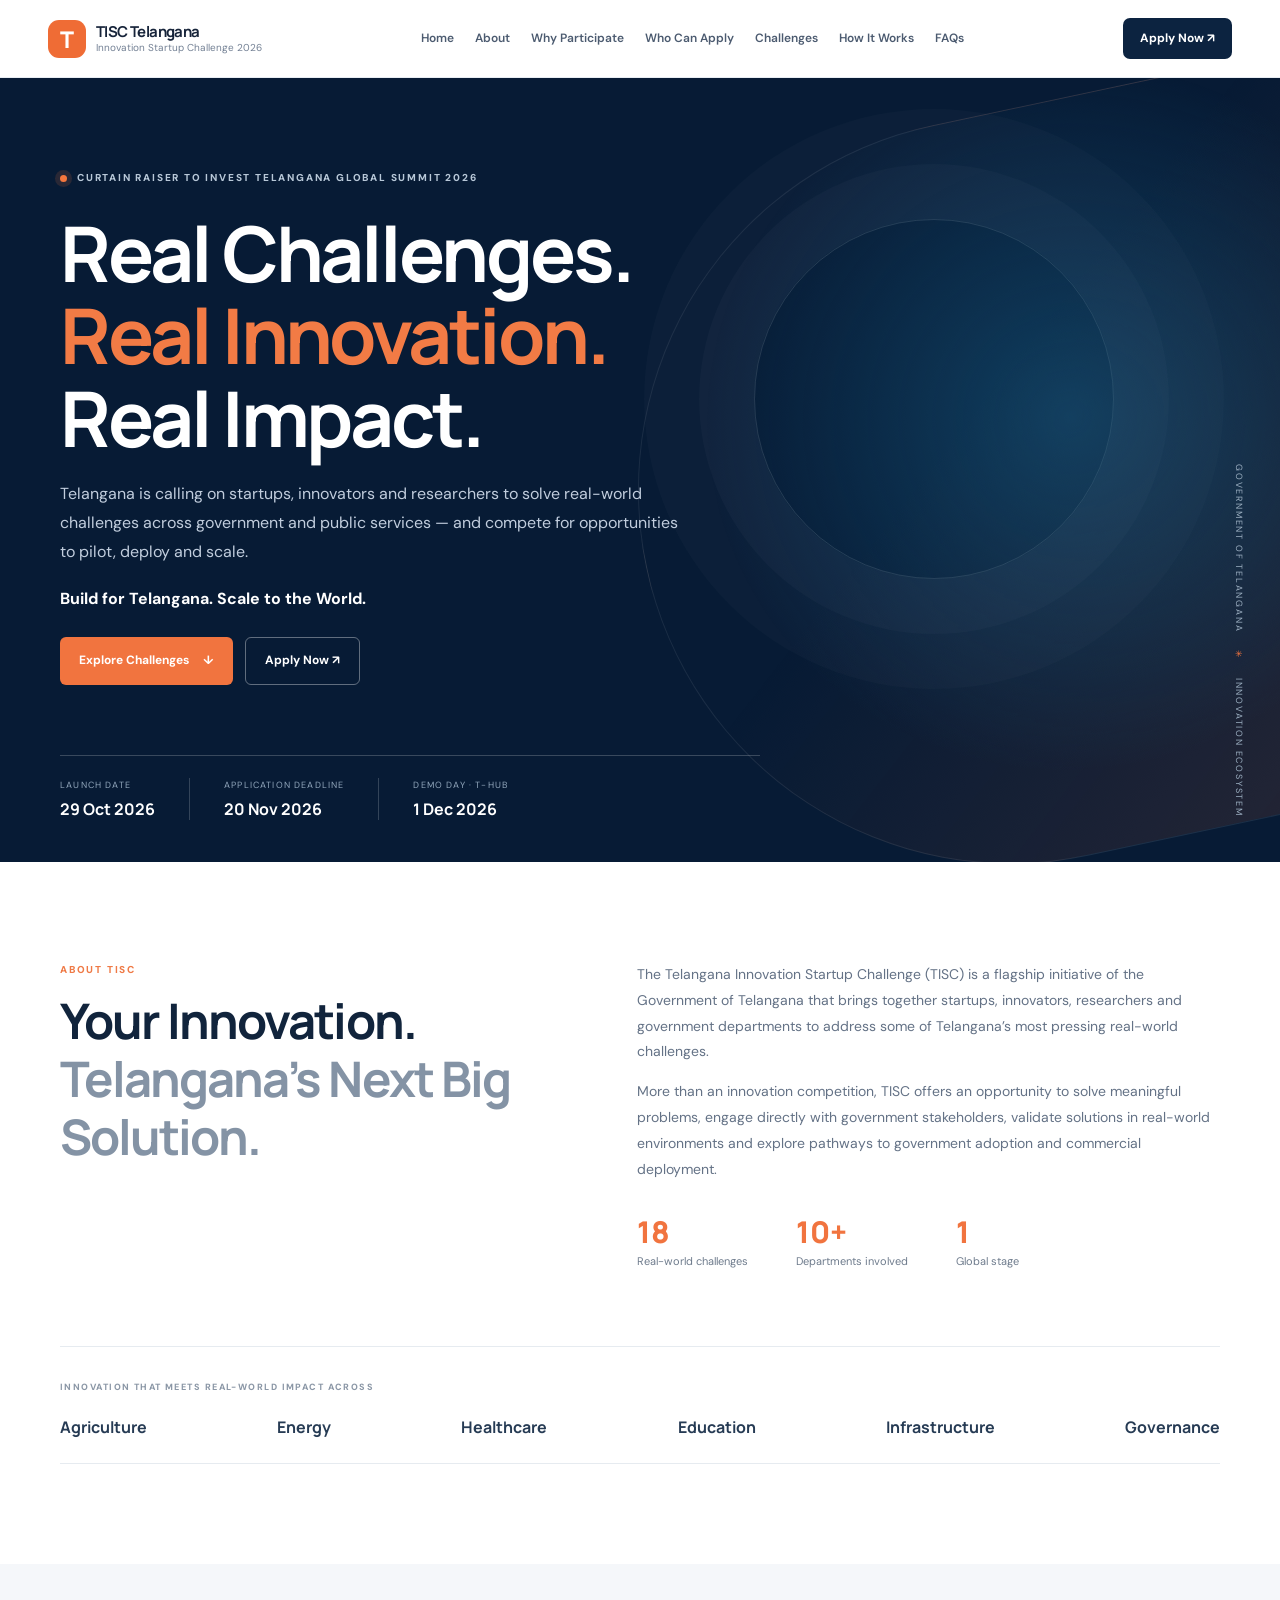
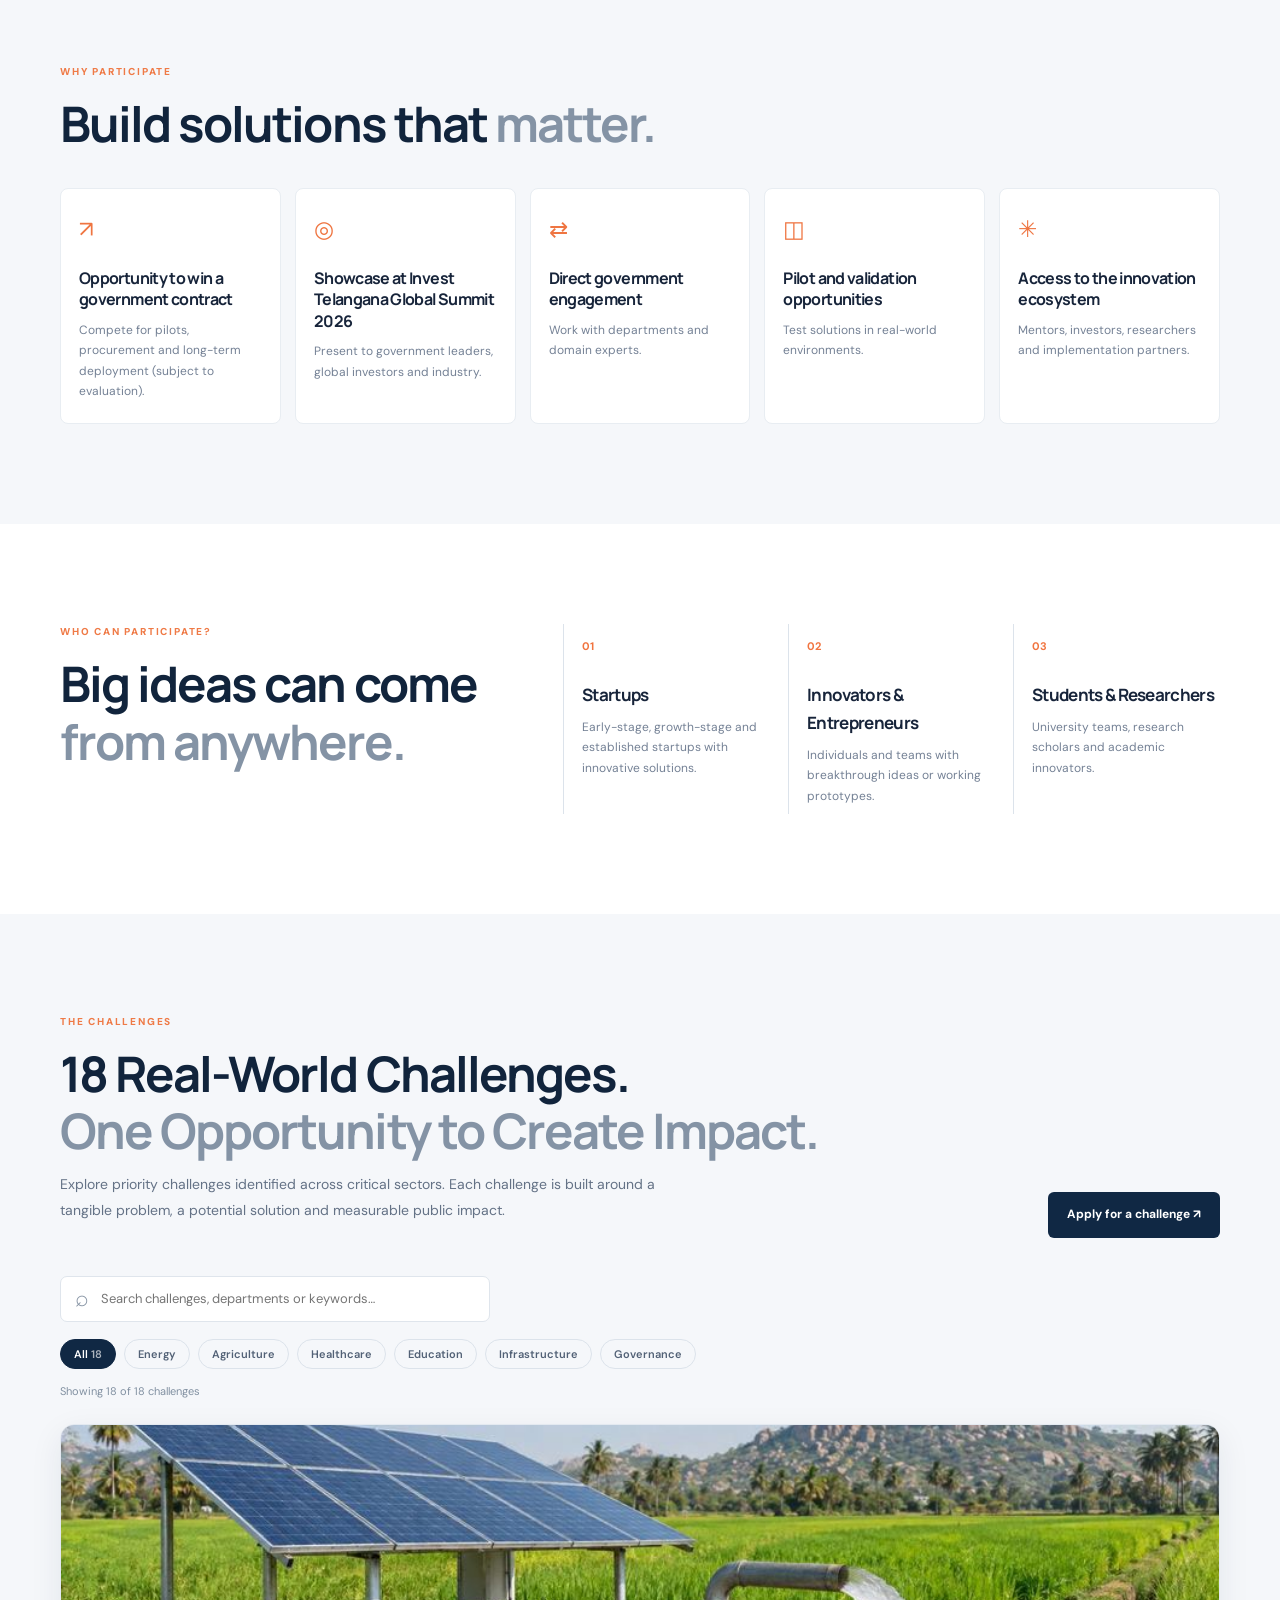
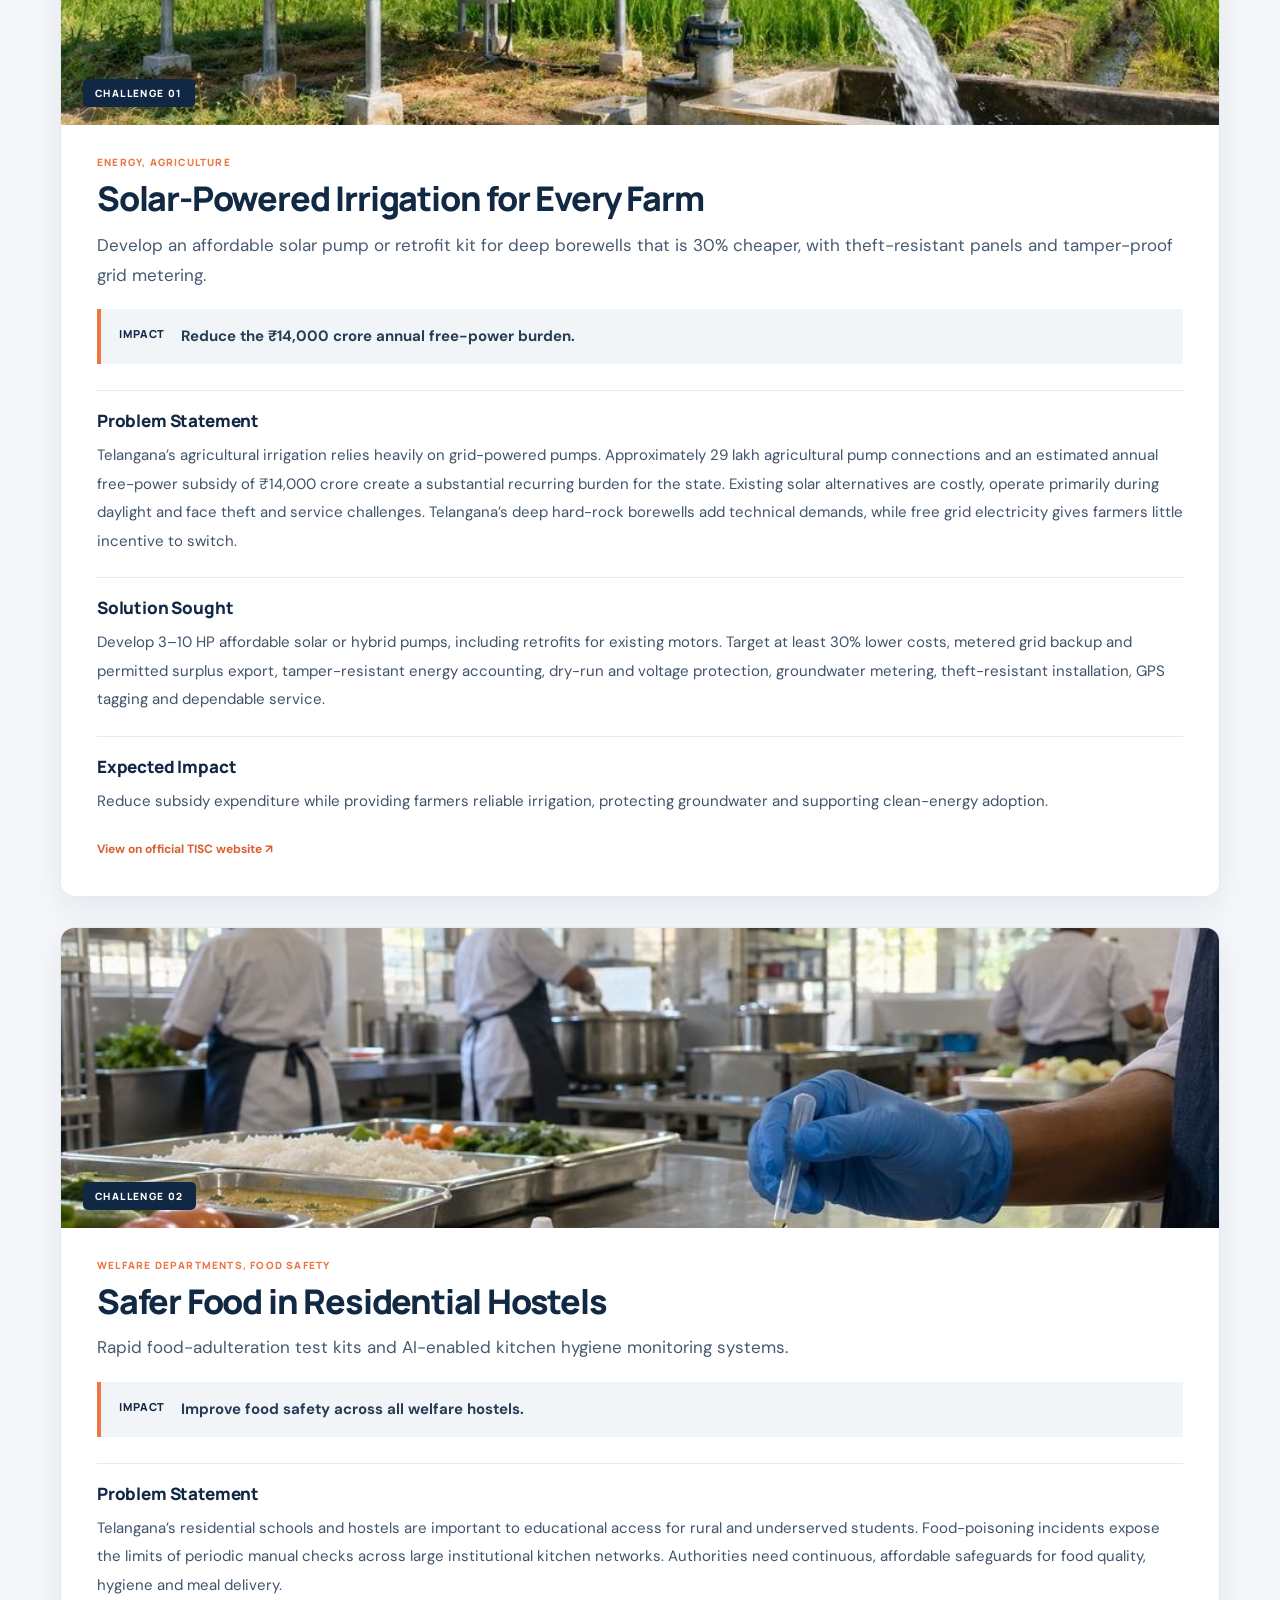
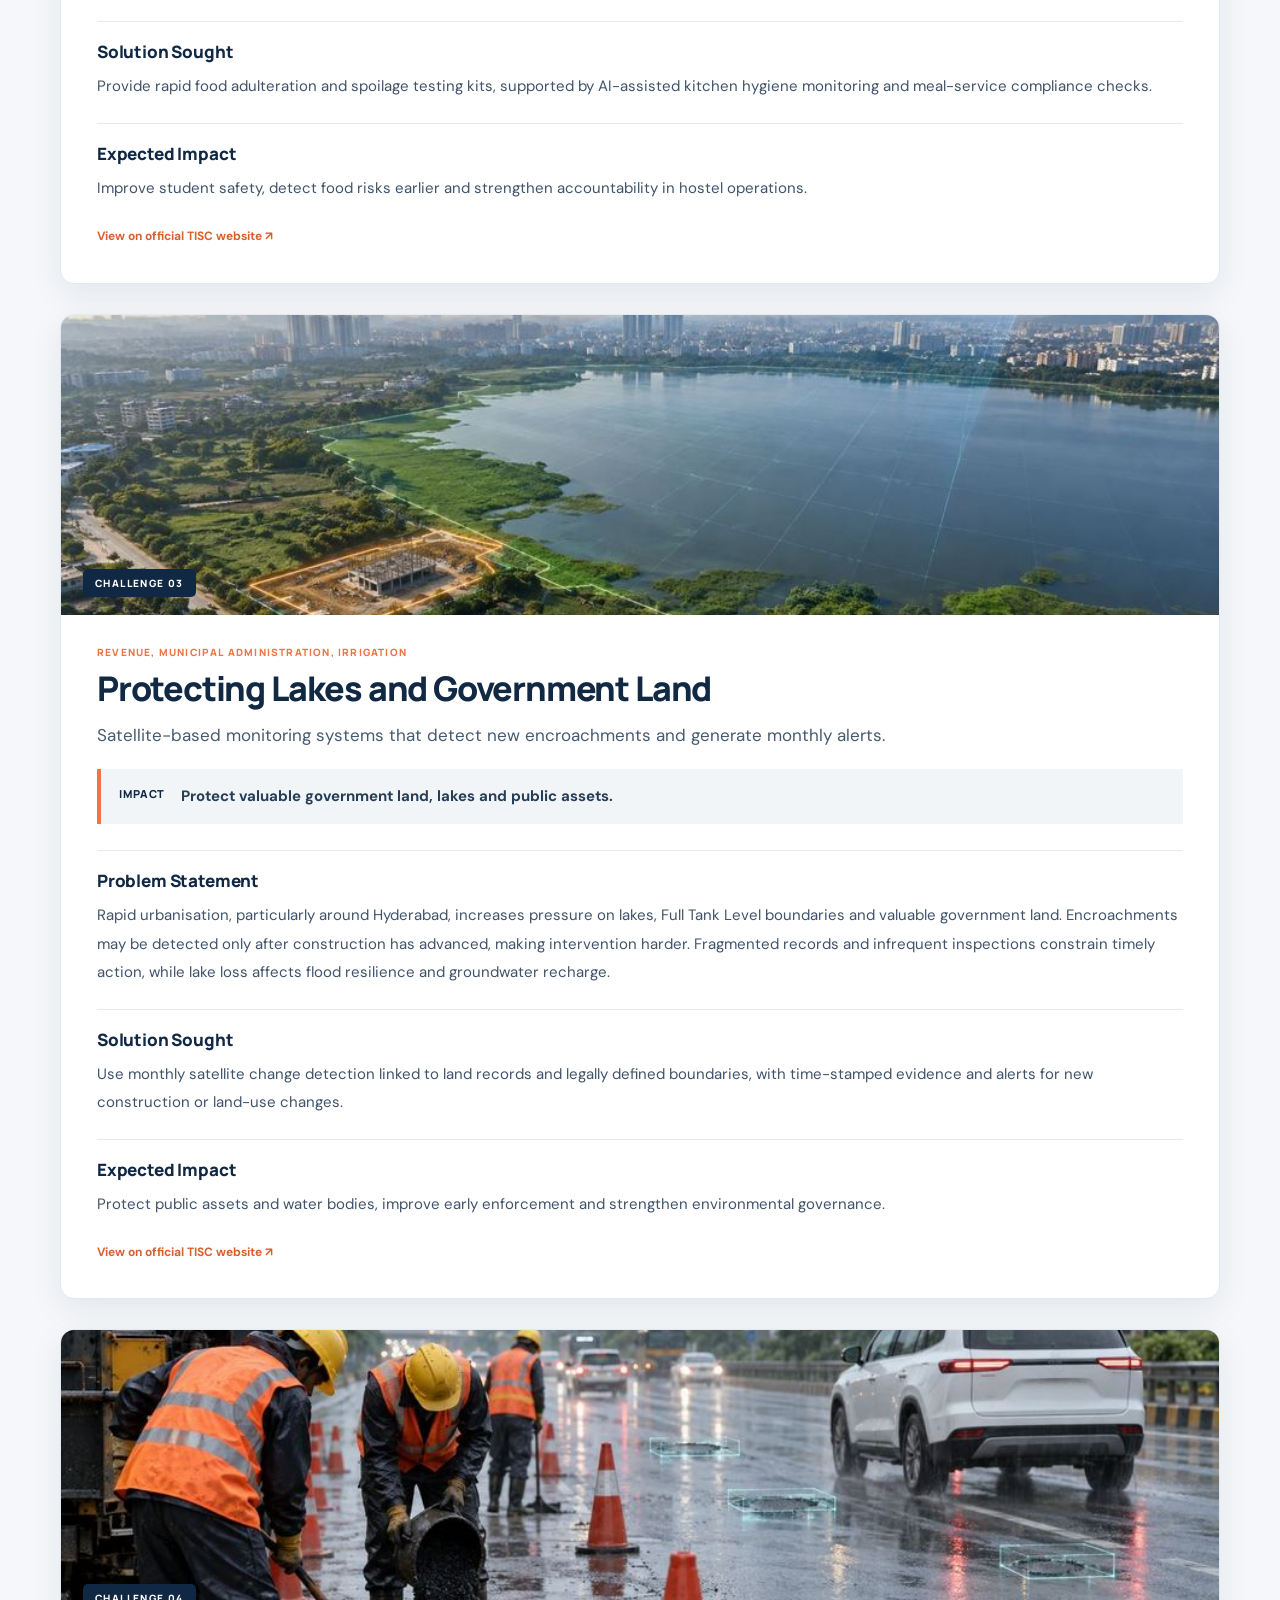
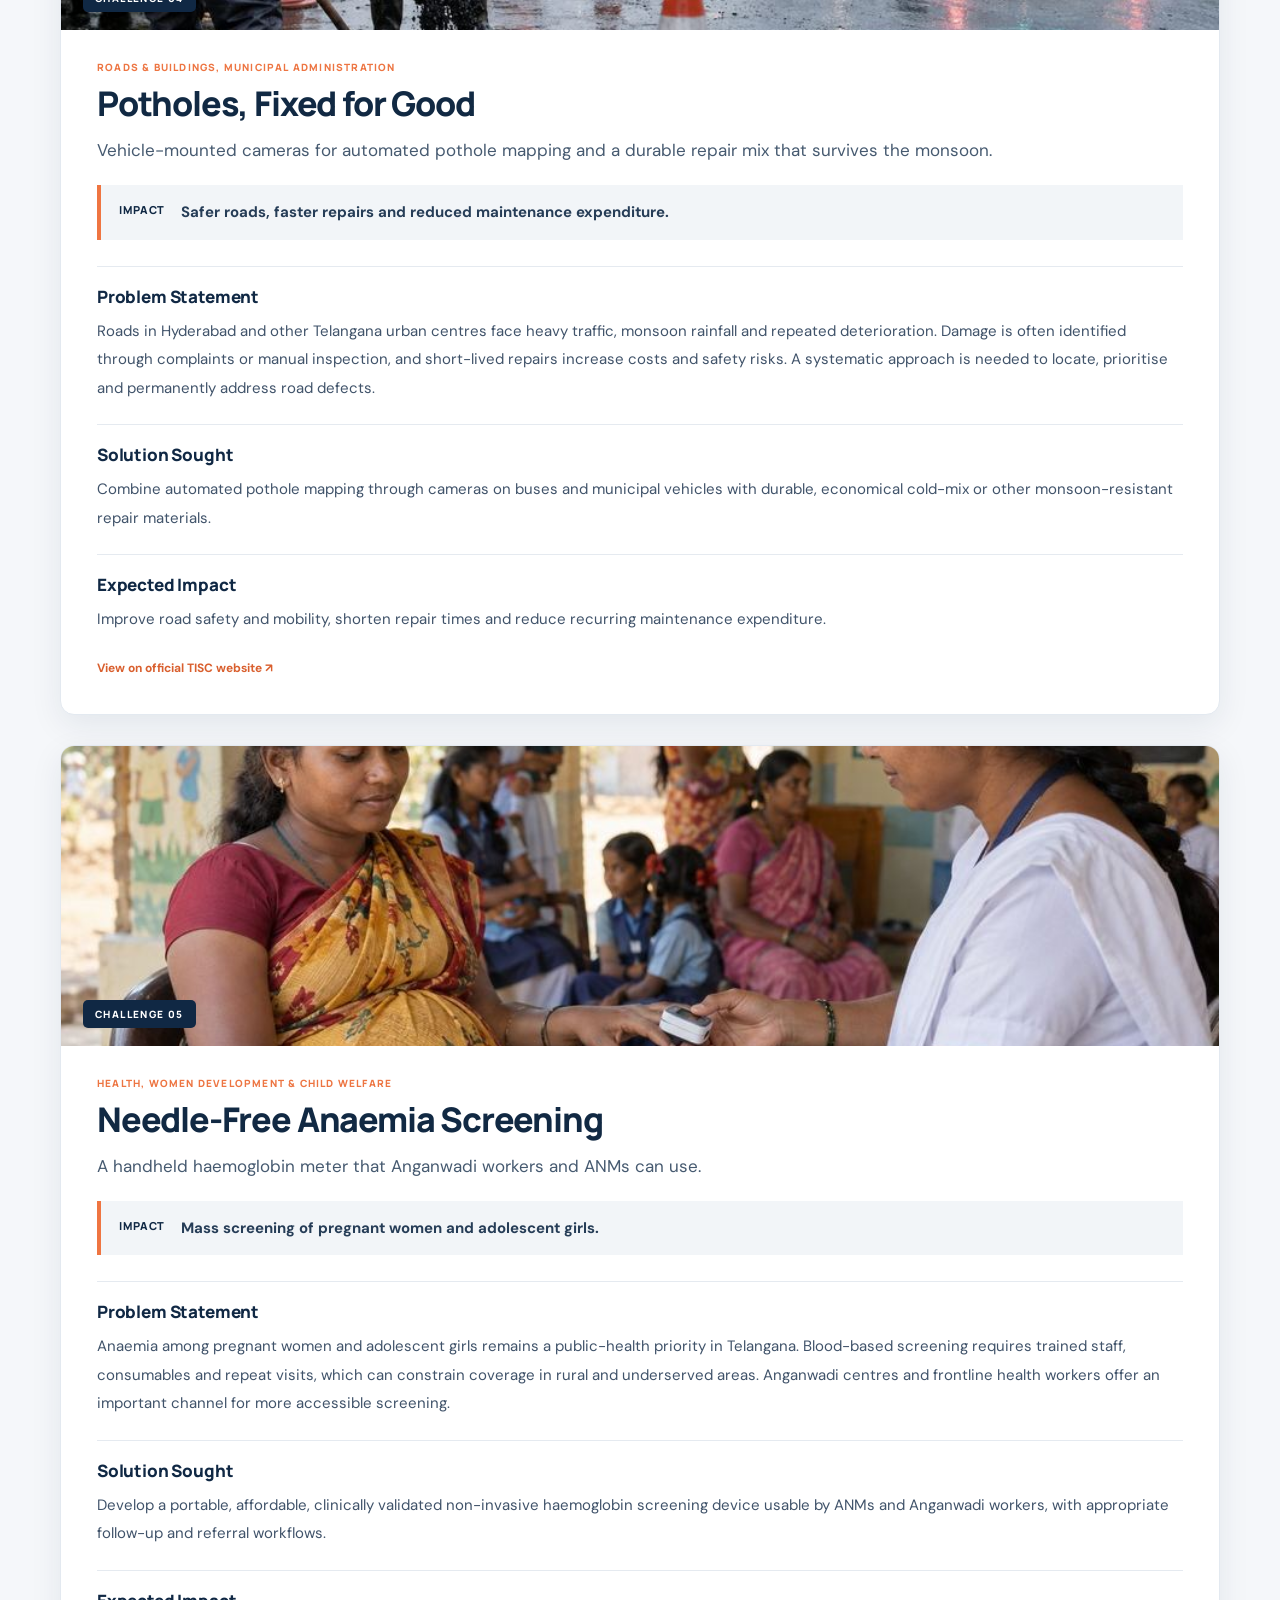
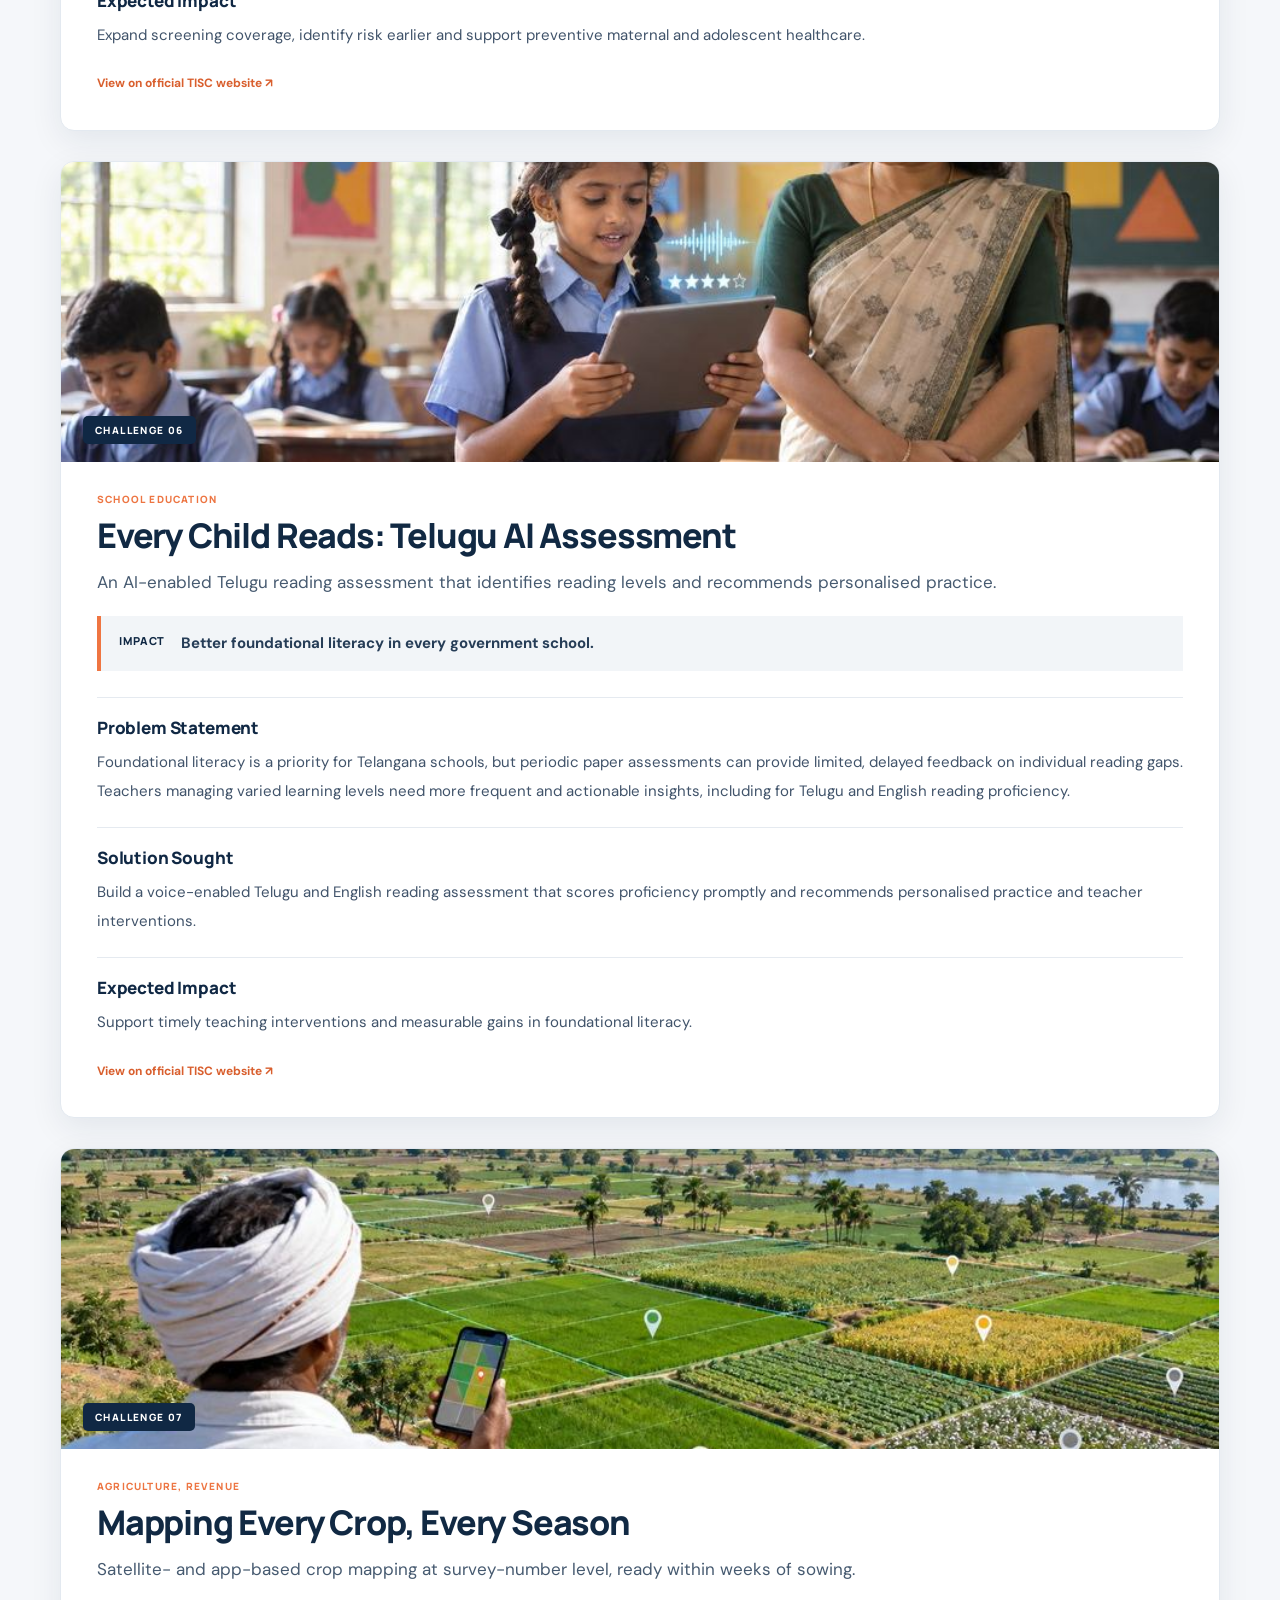
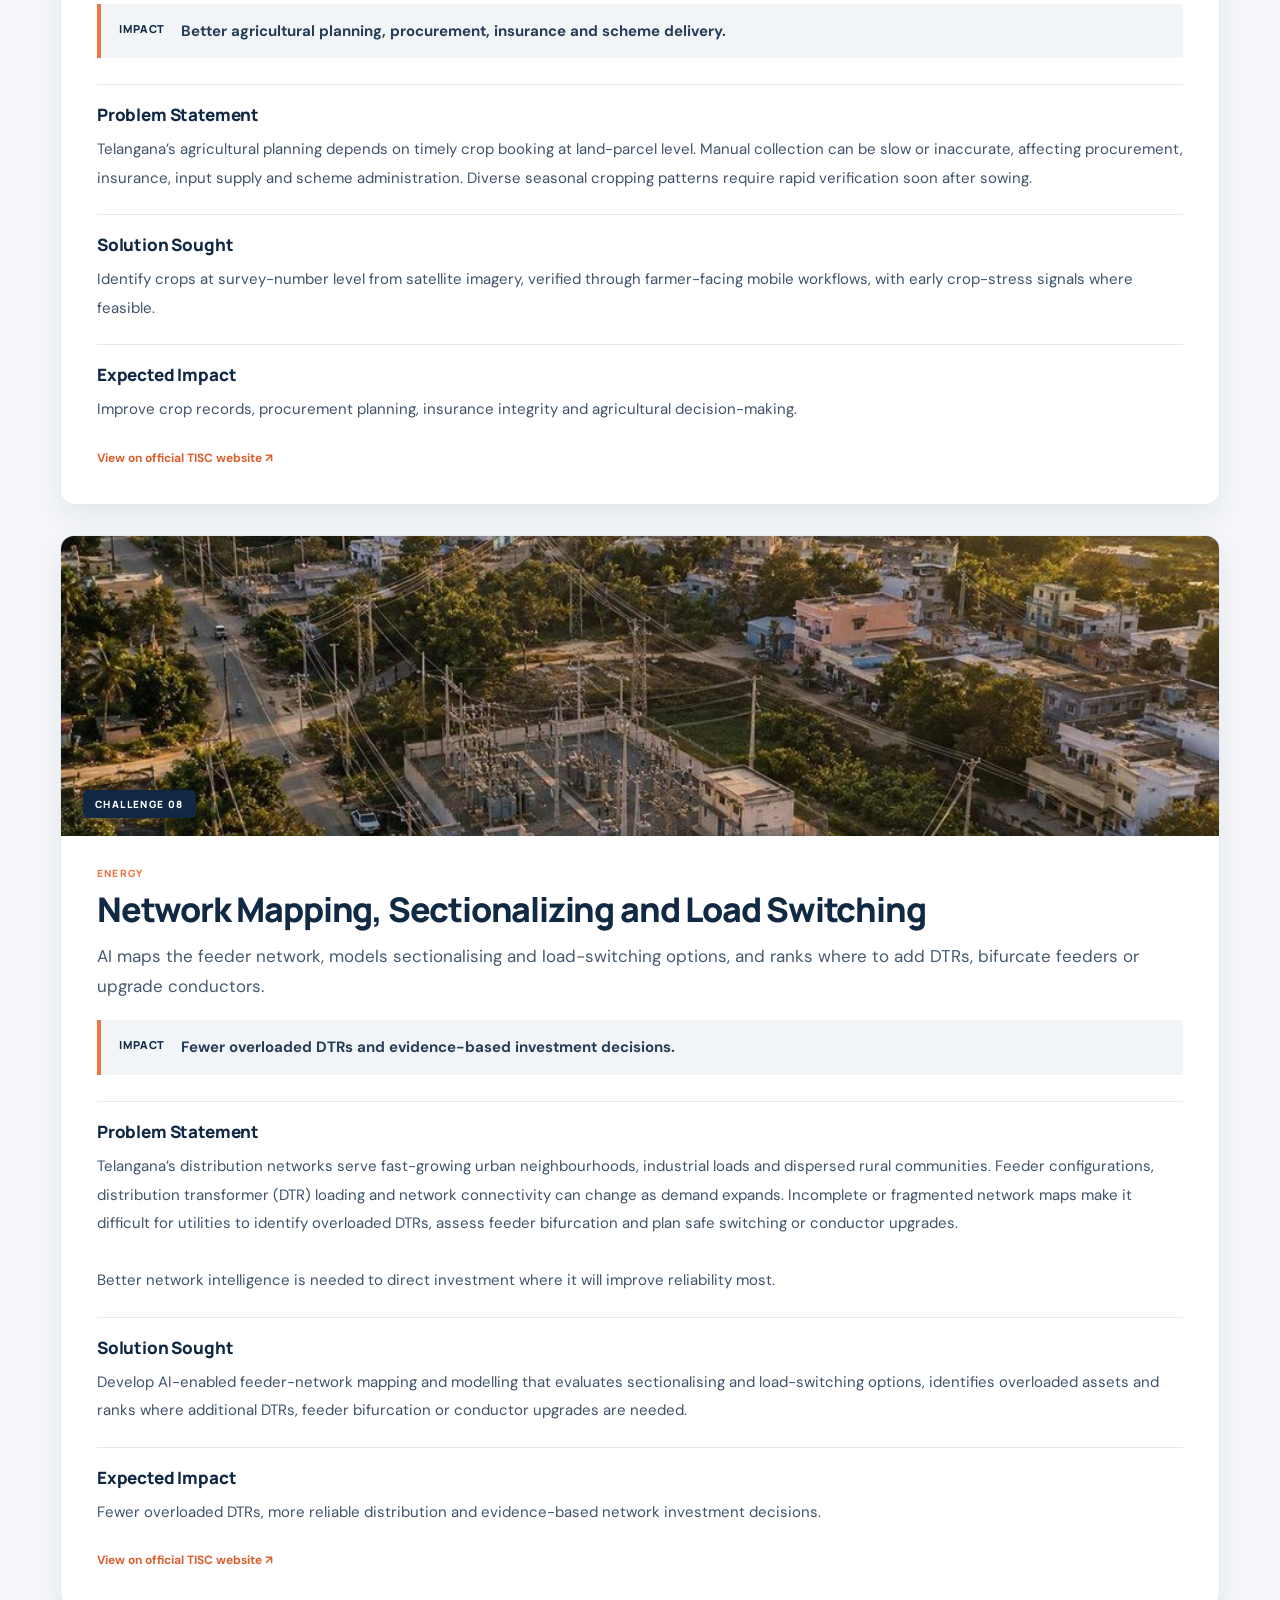
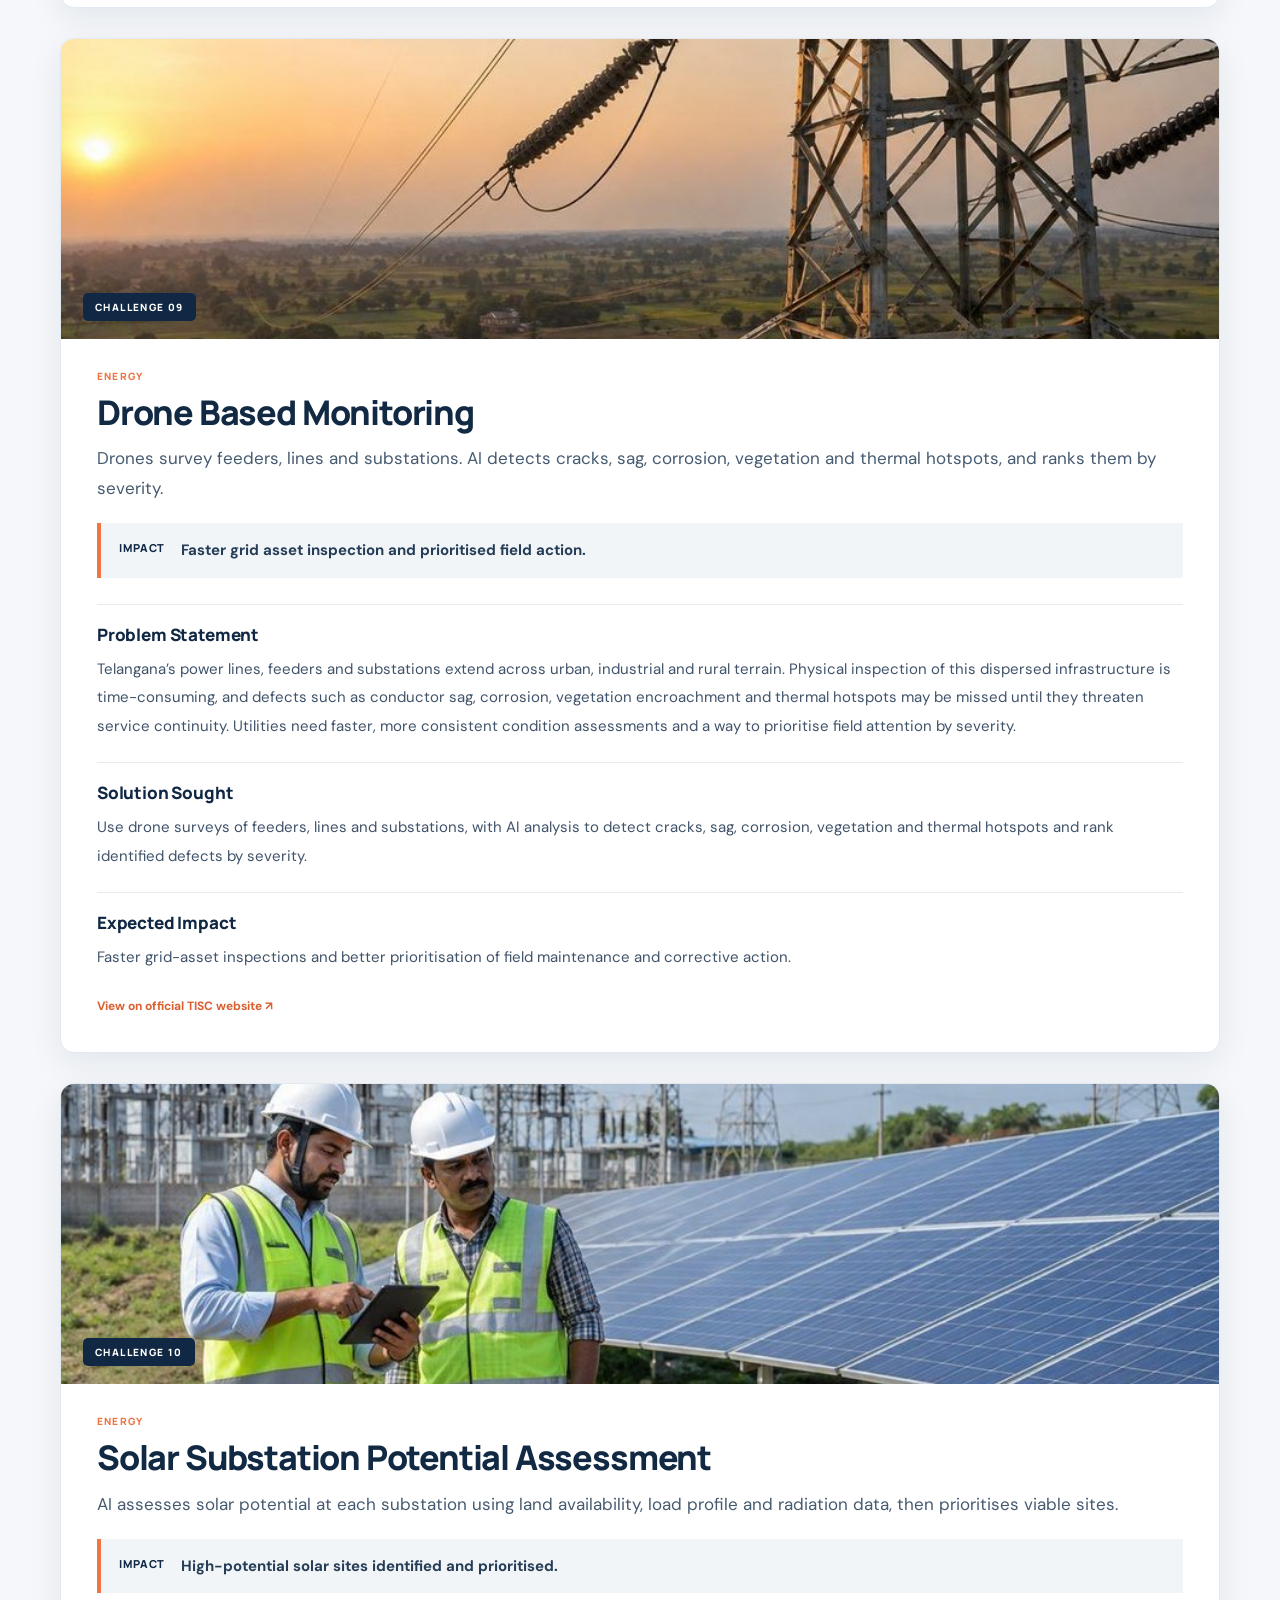
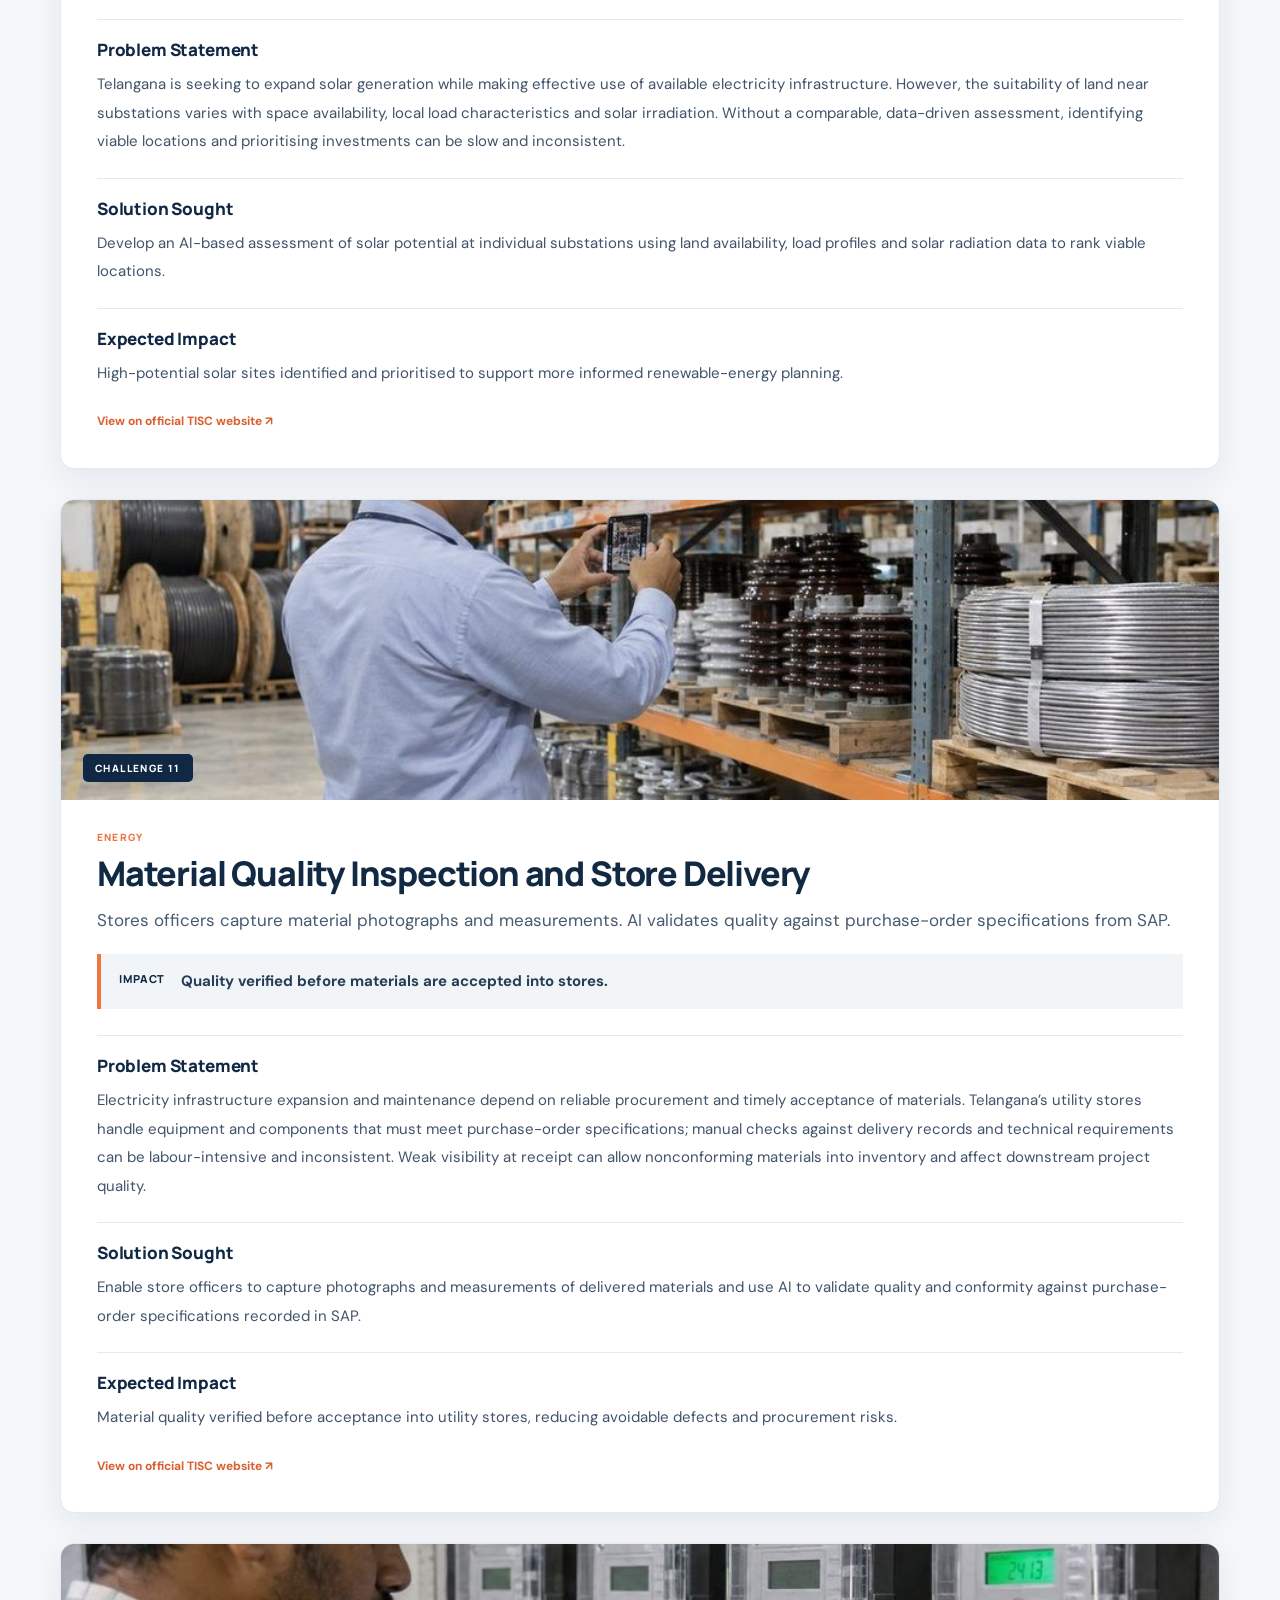
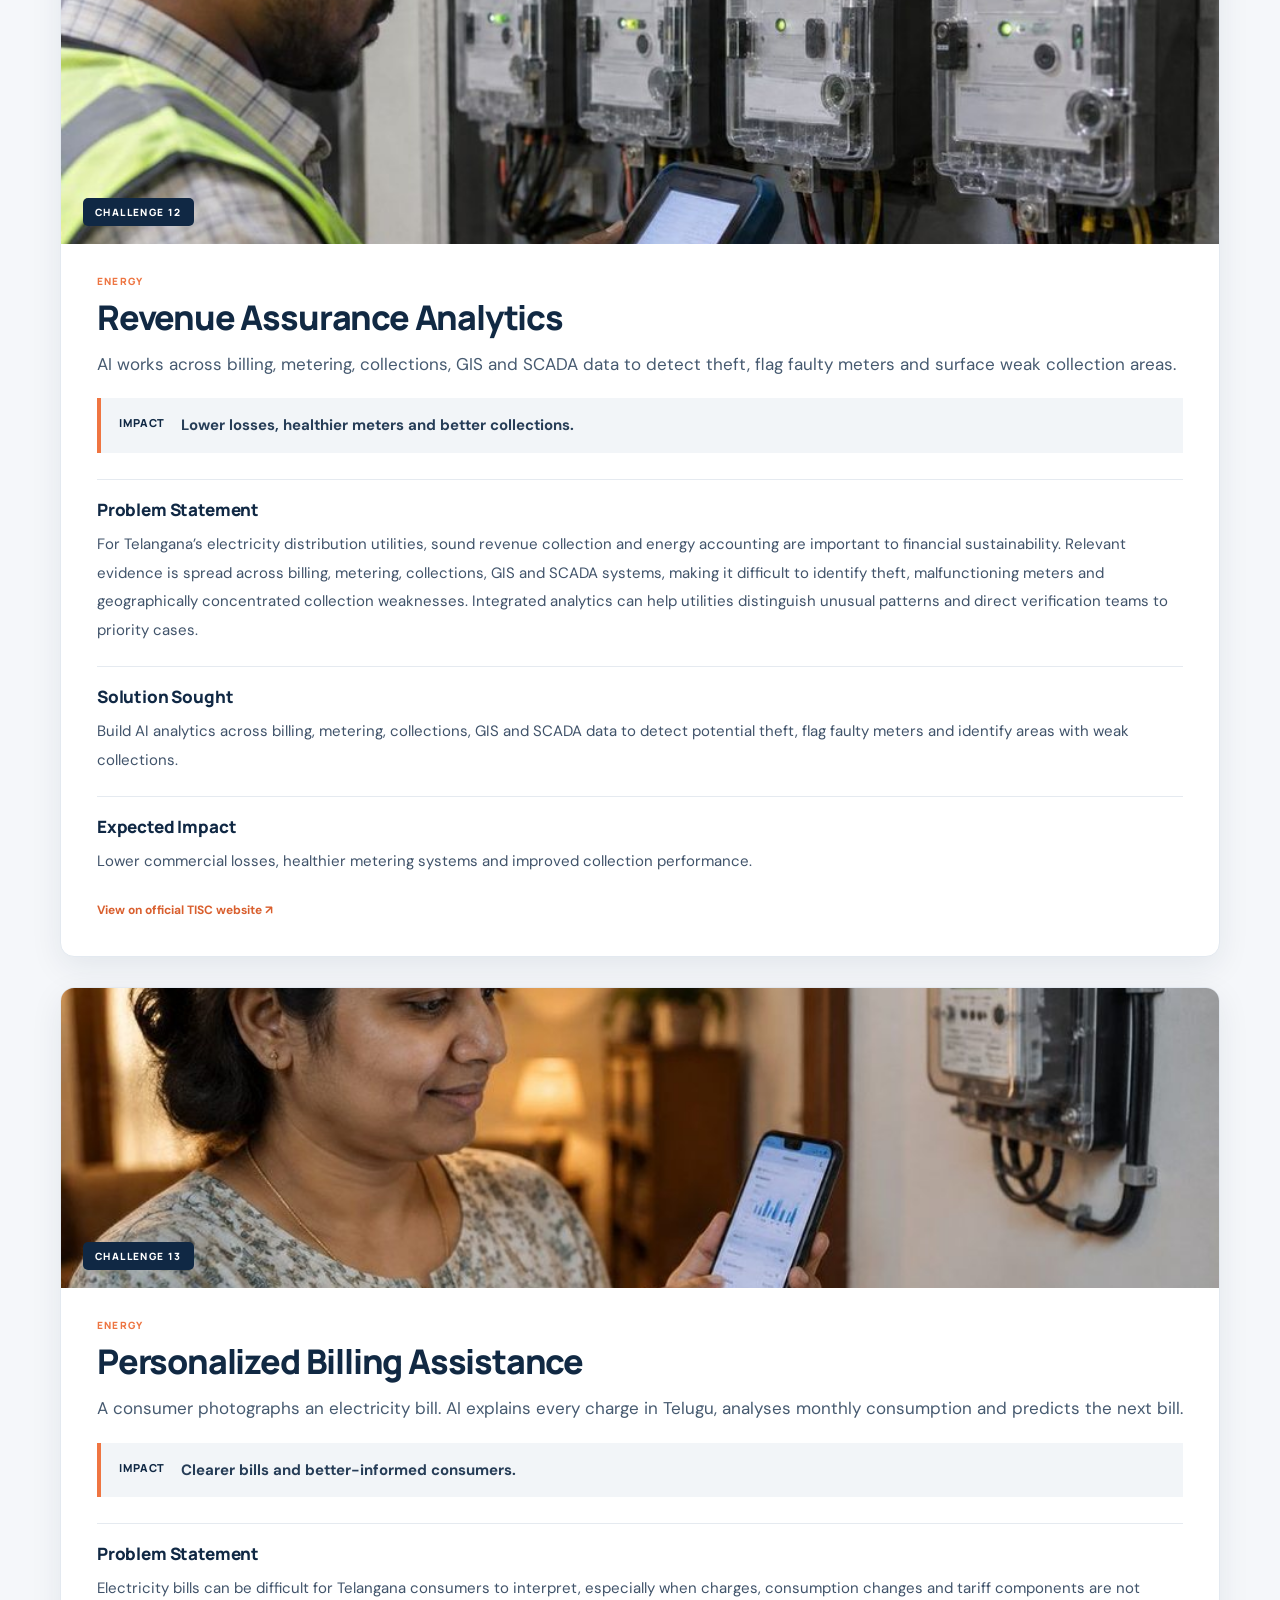
==== commit d96065a8: "Refresh expanded challenge page assets" ====
--- a/index.html
+++ b/index.html
@@ -1 +1 @@
-<!doctype html><html lang="en"><head><meta charset="utf-8"><meta name="viewport" content="width=device-width,initial-scale=1"><meta name="description" content="Explore the 18 Telangana Innovation Startup Challenge 2026 challenges."><meta name="theme-color" content="#071b35"><title>TISC Telangana 2026 | Innovation Startup Challenge</title><link rel="stylesheet" href="styles.css?v=inline-20261111-2"><link rel="preconnect" href="https://fonts.googleapis.com"><link rel="preconnect" href="https://fonts.gstatic.com" crossorigin><link href="https://fonts.googleapis.com/css2?family=DM+Sans:wght@400;500;600;700&family=Manrope:wght@400;500;600;700;800&display=swap" rel="stylesheet"></head><body><header class="site-header"><div class="nav-wrap"><a class="brand" href="#home"><span class="brand-mark">T</span><span><b>TISC Telangana</b><small>Innovation Startup Challenge 2026</small></span></a><button class="menu-toggle" aria-label="Toggle menu" aria-expanded="false">☰</button><nav class="main-nav"><a href="#home">Home</a><a href="#about">About</a><a href="#why">Why Participate</a><a href="#who">Who Can Apply</a><a href="#challenges">Challenges</a><a href="#how">How It Works</a><a href="#faqs">FAQs</a></nav><a class="nav-apply" href="https://tisc.telangana.gov.in/" target="_blank" rel="noopener">Apply Now <span>↗</span></a></div></header><main><section class="hero" id="home"><div class="hero-glow"></div><div class="container hero-inner"><div class="eyebrow"><span class="live-dot"></span> CURTAIN RAISER TO INVEST TELANGANA GLOBAL SUMMIT 2026</div><h1>Real Challenges.<br><em>Real Innovation.</em><br>Real Impact.</h1><p class="hero-copy">Telangana is calling on startups, innovators and researchers to solve real-world challenges across government and public services — and compete for opportunities to pilot, deploy and scale.</p><p class="hero-tag">Build for Telangana. Scale to the World.</p><div class="hero-actions"><a class="btn btn-primary" href="#challenges">Explore Challenges <span>↓</span></a><a class="btn btn-outline" href="https://tisc.telangana.gov.in/" target="_blank" rel="noopener">Apply Now ↗</a></div><div class="date-strip"><div><small>LAUNCH DATE</small><b>29 Oct 2026</b></div><div><small>APPLICATION DEADLINE</small><b>20 Nov 2026</b></div><div><small>DEMO DAY · T-HUB</small><b>1 Dec 2026</b></div></div></div><div class="hero-side-note">GOVERNMENT OF TELANGANA <span>✳</span> INNOVATION ECOSYSTEM</div></section><section class="intro section" id="about"><div class="container intro-grid"><div><div class="section-kicker">ABOUT TISC</div><h2>Your Innovation.<br><span>Telangana’s Next Big Solution.</span></h2></div><div class="intro-text"><p>The Telangana Innovation Startup Challenge (TISC) is a flagship initiative of the Government of Telangana that brings together startups, innovators, researchers and government departments to address some of Telangana’s most pressing real-world challenges.</p><p>More than an innovation competition, TISC offers an opportunity to solve meaningful problems, engage directly with government stakeholders, validate solutions in real-world environments and explore pathways to government adoption and commercial deployment.</p><div class="stats"><div><b>18</b><span>Real-world challenges</span></div><div><b>10+</b><span>Departments involved</span></div><div><b>1</b><span>Global stage</span></div></div></div></div><div class="container sector-band"><span>INNOVATION THAT MEETS REAL-WORLD IMPACT ACROSS</span><div class="sector-list"><b>Agriculture</b><b>Energy</b><b>Healthcare</b><b>Education</b><b>Infrastructure</b><b>Governance</b></div></div></section><section class="benefits section" id="why"><div class="container"><div class="section-kicker">WHY PARTICIPATE</div><h2>Build solutions that <span>matter.</span></h2><div class="benefit-grid"><article class="benefit-card"><span>↗</span><h3>Opportunity to win a government contract</h3><p>Compete for pilots, procurement and long-term deployment (subject to evaluation).</p></article><article class="benefit-card"><span>◎</span><h3>Showcase at Invest Telangana Global Summit 2026</h3><p>Present to government leaders, global investors and industry.</p></article><article class="benefit-card"><span>⇄</span><h3>Direct government engagement</h3><p>Work with departments and domain experts.</p></article><article class="benefit-card"><span>◫</span><h3>Pilot and validation opportunities</h3><p>Test solutions in real-world environments.</p></article><article class="benefit-card"><span>✳</span><h3>Access to the innovation ecosystem</h3><p>Mentors, investors, researchers and implementation partners.</p></article></div></div></section><section class="who section" id="who"><div class="container who-grid"><div><div class="section-kicker">WHO CAN PARTICIPATE?</div><h2>Big ideas can come<br><span>from anywhere.</span></h2></div><div class="who-cards"><article><b>01</b><h3>Startups</h3><p>Early-stage, growth-stage and established startups with innovative solutions.</p></article><article><b>02</b><h3>Innovators & Entrepreneurs</h3><p>Individuals and teams with breakthrough ideas or working prototypes.</p></article><article><b>03</b><h3>Students & Researchers</h3><p>University teams, research scholars and academic innovators.</p></article></div></div></section><section class="challenges-section section" id="challenges"><div class="container"><div class="challenge-heading"><div><div class="section-kicker">THE CHALLENGES</div><h2>18 Real-World Challenges.<br><span>One Opportunity to Create Impact.</span></h2><p>Explore priority challenges identified across critical sectors. Each challenge is built around a tangible problem, a potential solution and measurable public impact.</p></div><a class="btn btn-dark" href="https://tisc.telangana.gov.in/" target="_blank" rel="noopener">Apply for a challenge ↗</a></div><div class="challenge-tools"><label class="search-box"><span>⌕</span><input id="challengeSearch" type="search" placeholder="Search challenges, departments or keywords…" aria-label="Search challenges"></label><div class="filters" id="filters"><button class="filter active" data-filter="all">All <span>18</span></button><button class="filter" data-filter="energy">Energy</button><button class="filter" data-filter="agriculture">Agriculture</button><button class="filter" data-filter="health">Healthcare</button><button class="filter" data-filter="education">Education</button><button class="filter" data-filter="infrastructure">Infrastructure</button><button class="filter" data-filter="governance">Governance</button></div><div class="result-count" id="resultCount">Showing 18 challenges</div></div><div class="challenge-grid" id="challengeGrid"></div></div></section><section class="how section" id="how"><div class="container"><div class="section-kicker">HOW IT WORKS</div><h2>From idea <span>to deployment.</span></h2><div class="steps"><article><b>01</b><h3>Explore and apply</h3><p>Choose your challenge and submit your solution by 20 Nov 2026.</p></article><article><b>02</b><h3>Evaluation and shortlisting</h3><p>Based on feasibility, innovation, affordability, scalability and public impact.</p></article><article><b>03</b><h3>Pitch to the departments</h3><p>Shortlisted teams demonstrate their solutions to the departments at Demo Day on 1 Dec 2026, T-Hub campus, Hyderabad.</p></article><article><b>04</b><h3>Startup Showcase</h3><p>Selected startups showcase their solutions from 7 to 9 Dec 2026, a curtain raiser to Invest Telangana Global Summit 2026.</p></article><article><b>05</b><h3>Pilot, deploy and scale</h3><p>Opportunity to pilot and potential government procurement.</p></article></div><div class="key-dates"><div><div class="section-kicker">KEY DATES</div><h3>Mark your calendar.</h3></div><div><b>29 October 2026</b><span>Live Challenge Launch</span></div><div><b>20 November 2026</b><span>Applications Close</span></div><div><b>1 December 2026</b><span>Demo Day · T-Hub campus, Hyderabad</span></div><div><b>7 – 9 December 2026</b><span>Startup Showcase for selected startups</span></div></div></div></section><section class="faq section" id="faqs"><div class="container faq-grid"><div><div class="section-kicker">FAQs</div><h2>Questions,<br><span>answered.</span></h2><p>Everything you need to know before you apply. Exact requirements for each challenge are subject to departmental confirmation.</p></div><div class="faq-list"><details><summary>Who can apply to TISC?</summary><p>Startups at any stage, individual innovators and entrepreneurs, and student and university research teams.</p></details><details><summary>What is the last date to apply?</summary><p>Applications open on 29 October 2026 and close on 20 November 2026. Demo Day is on 1 December 2026 at the T-Hub campus, Hyderabad, and selected startups take part in the Startup Showcase from 7 to 9 December 2026.</p></details><details><summary>How will solutions be evaluated?</summary><p>Shortlisting is based on feasibility, innovation, affordability, scalability and public impact.</p></details><details><summary>Will I get to present at the Global Summit?</summary><p>Selected teams may present their solutions at the Invest Telangana Global Summit 2026 to government leaders, global investors and industry.</p></details><details><summary>Can I apply for multiple use cases or target sectors?</summary><p>No, you can only apply for 1 use case/sector at a time per registration. Choose the primary sector that best aligns with your core innovation.</p></details><details><summary>I am not from Hyderabad or Telangana. Can I still apply?</summary><p>Yes, applicants from all across India and global hubs are welcome to apply.</p></details><details><summary>Will the selection process be conducted online or offline?</summary><p>The 1st level screening and initial evaluation will be held online. Only shortlisted candidates will be required to attend the final pitch round and Demo Day offline at the T-Hub campus, Hyderabad.</p></details><details><summary>Can both software (AI/IT) and hardware (non-IT) innovations apply?</summary><p>Yes. TISC supports cross-sector innovation spanning pure software/AI solutions, hybrid IoT models, and non-IT hardware/materials science innovations.</p></details><details><summary>What parameters will the screening panel use to evaluate applications?</summary><p>Submissions will be assessed based on problem relevance, innovation uniqueness, Technology Readiness Level, team capability, and potential impact on public/industrial sectors.</p></details><details><summary>Does selection guarantee a government contract, PoC, purchase order or funding?</summary><p>No. Selection does not guarantee a government contract, Proof of Concept (PoC), Purchase Order (PO) or funding. Solutions may be considered by the relevant Government of Telangana departments for further evaluation. Any subsequent engagement would be subject to departmental requirements, applicable processes and approvals.</p></details></div></div></section><section class="closing"><div class="container closing-inner"><div class="section-kicker">YOUR IDEA. TELANGANA’S IMPACT.</div><h2>The next big solution<br>could be <em>yours.</em></h2><p>Solve a real challenge. Build something that matters. Get the opportunity to showcase your innovation on a global stage and compete for government adoption.</p><a class="btn btn-primary" href="https://tisc.telangana.gov.in/" target="_blank" rel="noopener">Apply Now ↗</a></div></section></main><footer class="footer"><div class="container footer-top"><div class="brand"><span class="brand-mark">T</span><span><b>TISC Telangana</b><small>A flagship initiative of the Government of Telangana</small></span></div><div><b>EXPLORE</b><a href="#about">About TISC</a><a href="#challenges">The Challenges</a><a href="#how">How It Works</a><a href="#faqs">FAQs</a></div><div><b>KEY DATES</b><span>Launch — 29 Oct 2026</span><span>Applications close — 20 Nov 2026</span><span>Demo Day — 1 Dec 2026, T-Hub, Hyderabad</span><span>Startup Showcase — 7–9 Dec 2026</span></div><div><b>CONTACT</b><a href="mailto:tisc@telangana.gov.in">tisc@telangana.gov.in</a><a href="https://tisc.telangana.gov.in/" target="_blank" rel="noopener">Official TISC website ↗</a></div></div><div class="container footer-bottom"><span>© 2026 TISC Telangana · Challenge information reproduced from the official website.</span><a href="#home">Back to top ↑</a></div></footer><div class="modal" id="challengeModal" aria-hidden="true"><div class="modal-backdrop" data-close></div><article class="modal-panel" role="dialog" aria-modal="true" aria-labelledby="modalTitle"><button class="modal-close" aria-label="Close details" data-close>×</button><div id="modalContent"></div></article></div><script src="challenges.js"></script><script src="script.js?v=inline-20261111-2"></script></body></html>+<!doctype html><html lang="en"><head><meta charset="utf-8"><meta name="viewport" content="width=device-width,initial-scale=1"><meta name="description" content="Explore the 18 Telangana Innovation Startup Challenge 2026 challenges."><meta name="theme-color" content="#071b35"><title>TISC Telangana 2026 | Innovation Startup Challenge</title><link rel="stylesheet" href="styles.css?v=expanded-panels-20261111"><link rel="preconnect" href="https://fonts.googleapis.com"><link rel="preconnect" href="https://fonts.gstatic.com" crossorigin><link href="https://fonts.googleapis.com/css2?family=DM+Sans:wght@400;500;600;700&family=Manrope:wght@400;500;600;700;800&display=swap" rel="stylesheet"></head><body><header class="site-header"><div class="nav-wrap"><a class="brand" href="#home"><span class="brand-mark">T</span><span><b>TISC Telangana</b><small>Innovation Startup Challenge 2026</small></span></a><button class="menu-toggle" aria-label="Toggle menu" aria-expanded="false">☰</button><nav class="main-nav"><a href="#home">Home</a><a href="#about">About</a><a href="#why">Why Participate</a><a href="#who">Who Can Apply</a><a href="#challenges">Challenges</a><a href="#how">How It Works</a><a href="#faqs">FAQs</a></nav><a class="nav-apply" href="https://tisc.telangana.gov.in/" target="_blank" rel="noopener">Apply Now <span>↗</span></a></div></header><main><section class="hero" id="home"><div class="hero-glow"></div><div class="container hero-inner"><div class="eyebrow"><span class="live-dot"></span> CURTAIN RAISER TO INVEST TELANGANA GLOBAL SUMMIT 2026</div><h1>Real Challenges.<br><em>Real Innovation.</em><br>Real Impact.</h1><p class="hero-copy">Telangana is calling on startups, innovators and researchers to solve real-world challenges across government and public services — and compete for opportunities to pilot, deploy and scale.</p><p class="hero-tag">Build for Telangana. Scale to the World.</p><div class="hero-actions"><a class="btn btn-primary" href="#challenges">Explore Challenges <span>↓</span></a><a class="btn btn-outline" href="https://tisc.telangana.gov.in/" target="_blank" rel="noopener">Apply Now ↗</a></div><div class="date-strip"><div><small>LAUNCH DATE</small><b>29 Oct 2026</b></div><div><small>APPLICATION DEADLINE</small><b>20 Nov 2026</b></div><div><small>DEMO DAY · T-HUB</small><b>1 Dec 2026</b></div></div></div><div class="hero-side-note">GOVERNMENT OF TELANGANA <span>✳</span> INNOVATION ECOSYSTEM</div></section><section class="intro section" id="about"><div class="container intro-grid"><div><div class="section-kicker">ABOUT TISC</div><h2>Your Innovation.<br><span>Telangana’s Next Big Solution.</span></h2></div><div class="intro-text"><p>The Telangana Innovation Startup Challenge (TISC) is a flagship initiative of the Government of Telangana that brings together startups, innovators, researchers and government departments to address some of Telangana’s most pressing real-world challenges.</p><p>More than an innovation competition, TISC offers an opportunity to solve meaningful problems, engage directly with government stakeholders, validate solutions in real-world environments and explore pathways to government adoption and commercial deployment.</p><div class="stats"><div><b>18</b><span>Real-world challenges</span></div><div><b>10+</b><span>Departments involved</span></div><div><b>1</b><span>Global stage</span></div></div></div></div><div class="container sector-band"><span>INNOVATION THAT MEETS REAL-WORLD IMPACT ACROSS</span><div class="sector-list"><b>Agriculture</b><b>Energy</b><b>Healthcare</b><b>Education</b><b>Infrastructure</b><b>Governance</b></div></div></section><section class="benefits section" id="why"><div class="container"><div class="section-kicker">WHY PARTICIPATE</div><h2>Build solutions that <span>matter.</span></h2><div class="benefit-grid"><article class="benefit-card"><span>↗</span><h3>Opportunity to win a government contract</h3><p>Compete for pilots, procurement and long-term deployment (subject to evaluation).</p></article><article class="benefit-card"><span>◎</span><h3>Showcase at Invest Telangana Global Summit 2026</h3><p>Present to government leaders, global investors and industry.</p></article><article class="benefit-card"><span>⇄</span><h3>Direct government engagement</h3><p>Work with departments and domain experts.</p></article><article class="benefit-card"><span>◫</span><h3>Pilot and validation opportunities</h3><p>Test solutions in real-world environments.</p></article><article class="benefit-card"><span>✳</span><h3>Access to the innovation ecosystem</h3><p>Mentors, investors, researchers and implementation partners.</p></article></div></div></section><section class="who section" id="who"><div class="container who-grid"><div><div class="section-kicker">WHO CAN PARTICIPATE?</div><h2>Big ideas can come<br><span>from anywhere.</span></h2></div><div class="who-cards"><article><b>01</b><h3>Startups</h3><p>Early-stage, growth-stage and established startups with innovative solutions.</p></article><article><b>02</b><h3>Innovators & Entrepreneurs</h3><p>Individuals and teams with breakthrough ideas or working prototypes.</p></article><article><b>03</b><h3>Students & Researchers</h3><p>University teams, research scholars and academic innovators.</p></article></div></div></section><section class="challenges-section section" id="challenges"><div class="container"><div class="challenge-heading"><div><div class="section-kicker">THE CHALLENGES</div><h2>18 Real-World Challenges.<br><span>One Opportunity to Create Impact.</span></h2><p>Explore priority challenges identified across critical sectors. Each challenge is built around a tangible problem, a potential solution and measurable public impact.</p></div><a class="btn btn-dark" href="https://tisc.telangana.gov.in/" target="_blank" rel="noopener">Apply for a challenge ↗</a></div><div class="challenge-tools"><label class="search-box"><span>⌕</span><input id="challengeSearch" type="search" placeholder="Search challenges, departments or keywords…" aria-label="Search challenges"></label><div class="filters" id="filters"><button class="filter active" data-filter="all">All <span>18</span></button><button class="filter" data-filter="energy">Energy</button><button class="filter" data-filter="agriculture">Agriculture</button><button class="filter" data-filter="health">Healthcare</button><button class="filter" data-filter="education">Education</button><button class="filter" data-filter="infrastructure">Infrastructure</button><button class="filter" data-filter="governance">Governance</button></div><div class="result-count" id="resultCount">Showing 18 challenges</div></div><div class="challenge-grid" id="challengeGrid"></div></div></section><section class="how section" id="how"><div class="container"><div class="section-kicker">HOW IT WORKS</div><h2>From idea <span>to deployment.</span></h2><div class="steps"><article><b>01</b><h3>Explore and apply</h3><p>Choose your challenge and submit your solution by 20 Nov 2026.</p></article><article><b>02</b><h3>Evaluation and shortlisting</h3><p>Based on feasibility, innovation, affordability, scalability and public impact.</p></article><article><b>03</b><h3>Pitch to the departments</h3><p>Shortlisted teams demonstrate their solutions to the departments at Demo Day on 1 Dec 2026, T-Hub campus, Hyderabad.</p></article><article><b>04</b><h3>Startup Showcase</h3><p>Selected startups showcase their solutions from 7 to 9 Dec 2026, a curtain raiser to Invest Telangana Global Summit 2026.</p></article><article><b>05</b><h3>Pilot, deploy and scale</h3><p>Opportunity to pilot and potential government procurement.</p></article></div><div class="key-dates"><div><div class="section-kicker">KEY DATES</div><h3>Mark your calendar.</h3></div><div><b>29 October 2026</b><span>Live Challenge Launch</span></div><div><b>20 November 2026</b><span>Applications Close</span></div><div><b>1 December 2026</b><span>Demo Day · T-Hub campus, Hyderabad</span></div><div><b>7 – 9 December 2026</b><span>Startup Showcase for selected startups</span></div></div></div></section><section class="faq section" id="faqs"><div class="container faq-grid"><div><div class="section-kicker">FAQs</div><h2>Questions,<br><span>answered.</span></h2><p>Everything you need to know before you apply. Exact requirements for each challenge are subject to departmental confirmation.</p></div><div class="faq-list"><details><summary>Who can apply to TISC?</summary><p>Startups at any stage, individual innovators and entrepreneurs, and student and university research teams.</p></details><details><summary>What is the last date to apply?</summary><p>Applications open on 29 October 2026 and close on 20 November 2026. Demo Day is on 1 December 2026 at the T-Hub campus, Hyderabad, and selected startups take part in the Startup Showcase from 7 to 9 December 2026.</p></details><details><summary>How will solutions be evaluated?</summary><p>Shortlisting is based on feasibility, innovation, affordability, scalability and public impact.</p></details><details><summary>Will I get to present at the Global Summit?</summary><p>Selected teams may present their solutions at the Invest Telangana Global Summit 2026 to government leaders, global investors and industry.</p></details><details><summary>Can I apply for multiple use cases or target sectors?</summary><p>No, you can only apply for 1 use case/sector at a time per registration. Choose the primary sector that best aligns with your core innovation.</p></details><details><summary>I am not from Hyderabad or Telangana. Can I still apply?</summary><p>Yes, applicants from all across India and global hubs are welcome to apply.</p></details><details><summary>Will the selection process be conducted online or offline?</summary><p>The 1st level screening and initial evaluation will be held online. Only shortlisted candidates will be required to attend the final pitch round and Demo Day offline at the T-Hub campus, Hyderabad.</p></details><details><summary>Can both software (AI/IT) and hardware (non-IT) innovations apply?</summary><p>Yes. TISC supports cross-sector innovation spanning pure software/AI solutions, hybrid IoT models, and non-IT hardware/materials science innovations.</p></details><details><summary>What parameters will the screening panel use to evaluate applications?</summary><p>Submissions will be assessed based on problem relevance, innovation uniqueness, Technology Readiness Level, team capability, and potential impact on public/industrial sectors.</p></details><details><summary>Does selection guarantee a government contract, PoC, purchase order or funding?</summary><p>No. Selection does not guarantee a government contract, Proof of Concept (PoC), Purchase Order (PO) or funding. Solutions may be considered by the relevant Government of Telangana departments for further evaluation. Any subsequent engagement would be subject to departmental requirements, applicable processes and approvals.</p></details></div></div></section><section class="closing"><div class="container closing-inner"><div class="section-kicker">YOUR IDEA. TELANGANA’S IMPACT.</div><h2>The next big solution<br>could be <em>yours.</em></h2><p>Solve a real challenge. Build something that matters. Get the opportunity to showcase your innovation on a global stage and compete for government adoption.</p><a class="btn btn-primary" href="https://tisc.telangana.gov.in/" target="_blank" rel="noopener">Apply Now ↗</a></div></section></main><footer class="footer"><div class="container footer-top"><div class="brand"><span class="brand-mark">T</span><span><b>TISC Telangana</b><small>A flagship initiative of the Government of Telangana</small></span></div><div><b>EXPLORE</b><a href="#about">About TISC</a><a href="#challenges">The Challenges</a><a href="#how">How It Works</a><a href="#faqs">FAQs</a></div><div><b>KEY DATES</b><span>Launch — 29 Oct 2026</span><span>Applications close — 20 Nov 2026</span><span>Demo Day — 1 Dec 2026, T-Hub, Hyderabad</span><span>Startup Showcase — 7–9 Dec 2026</span></div><div><b>CONTACT</b><a href="mailto:tisc@telangana.gov.in">tisc@telangana.gov.in</a><a href="https://tisc.telangana.gov.in/" target="_blank" rel="noopener">Official TISC website ↗</a></div></div><div class="container footer-bottom"><span>© 2026 TISC Telangana · Challenge information reproduced from the official website.</span><a href="#home">Back to top ↑</a></div></footer><script src="challenges.js?v=expanded-panels-20261111"></script><script src="script.js?v=expanded-panels-20261111"></script></body></html>
--- a/styles.css
+++ b/styles.css
@@ -17,3 +17,26 @@
 .entry-image figcaption{font-size:10px;color:#8995a4;margin-top:7px}
 @media(max-width:800px){.challenge-entry{grid-template-columns:44px minmax(0,1fr);gap:16px}.entry-image{grid-column:2;position:static;max-width:420px}.entry-number{font-size:23px}}
 @media(max-width:560px){.challenge-entry{grid-template-columns:34px minmax(0,1fr);gap:12px;padding:28px 0}.entry-number{font-size:20px}.entry-content h3{font-size:22px}.entry-image img{max-height:210px}}
+
+/* Expanded challenge panels: same visual language as the former detail view,
+   but every challenge is permanently expanded in the page. */
+.challenge-grid{display:grid!important;grid-template-columns:minmax(0,1fr)!important;gap:30px!important}
+.challenge-full{display:block!important;overflow:hidden;background:#fff;border:1px solid #e3e9f0;border-radius:14px;box-shadow:0 10px 32px rgba(16,40,68,.08);margin:0!important}
+.challenge-full-hero{height:clamp(190px,26vw,300px);position:relative;overflow:hidden;background:#eaf0f5}
+.challenge-full-hero img{width:100%;height:100%;display:block;object-fit:cover}
+.challenge-full-hero.image-unavailable{display:none}
+.challenge-full-number{position:absolute;left:22px;bottom:18px;padding:7px 12px;border-radius:5px;background:#102844;color:#fff;font:800 10px Manrope;letter-spacing:.14em}
+.challenge-full-body{padding:30px 36px 34px}
+.challenge-full-department{font:800 10px Manrope;letter-spacing:.12em;text-transform:uppercase;color:#ed7542;margin-bottom:9px}
+.challenge-full-body h3{font:800 clamp(25px,3vw,34px) Manrope;line-height:1.2;letter-spacing:-.035em;color:#112943;margin:0 0 12px}
+.challenge-full-summary{font-size:17px!important;line-height:1.75!important;color:#465a70!important;margin:0 0 19px!important}
+.challenge-full-impact{display:flex;gap:16px;align-items:flex-start;background:#f2f5f8;border-left:4px solid #ef7541;padding:15px 18px;margin:0 0 26px}
+.challenge-full-impact strong{font:800 11px Manrope;letter-spacing:.08em;text-transform:uppercase;color:#102844;white-space:nowrap;padding-top:2px}
+.challenge-full-impact p{font-size:15px!important;font-weight:700;line-height:1.65!important;color:#263d57!important;margin:0!important}
+.challenge-full-details{display:grid;grid-template-columns:1fr;gap:22px}
+.challenge-full-details section{border-top:1px solid #e5eaf0;padding-top:18px}
+.challenge-full-details h4{font:800 17px Manrope;color:#102844;margin:0 0 9px;letter-spacing:-.01em}
+.challenge-full-details p{font:400 15px/1.9 'DM Sans',sans-serif!important;color:#40536a!important;margin:0!important;white-space:pre-line}
+.challenge-official-link{display:inline-block;margin-top:25px;color:#d95f2e;font-size:12px;font-weight:700}
+.challenge-official-link:hover{text-decoration:underline}
+@media(max-width:600px){.challenge-grid{gap:20px!important}.challenge-full-body{padding:22px 19px 25px}.challenge-full-hero{height:190px}.challenge-full-summary{font-size:15px!important}.challenge-full-details h4{font-size:16px}.challenge-full-details p{font-size:14px!important;line-height:1.8!important}.challenge-full-impact{display:block}.challenge-full-impact strong{display:block;margin-bottom:5px}}
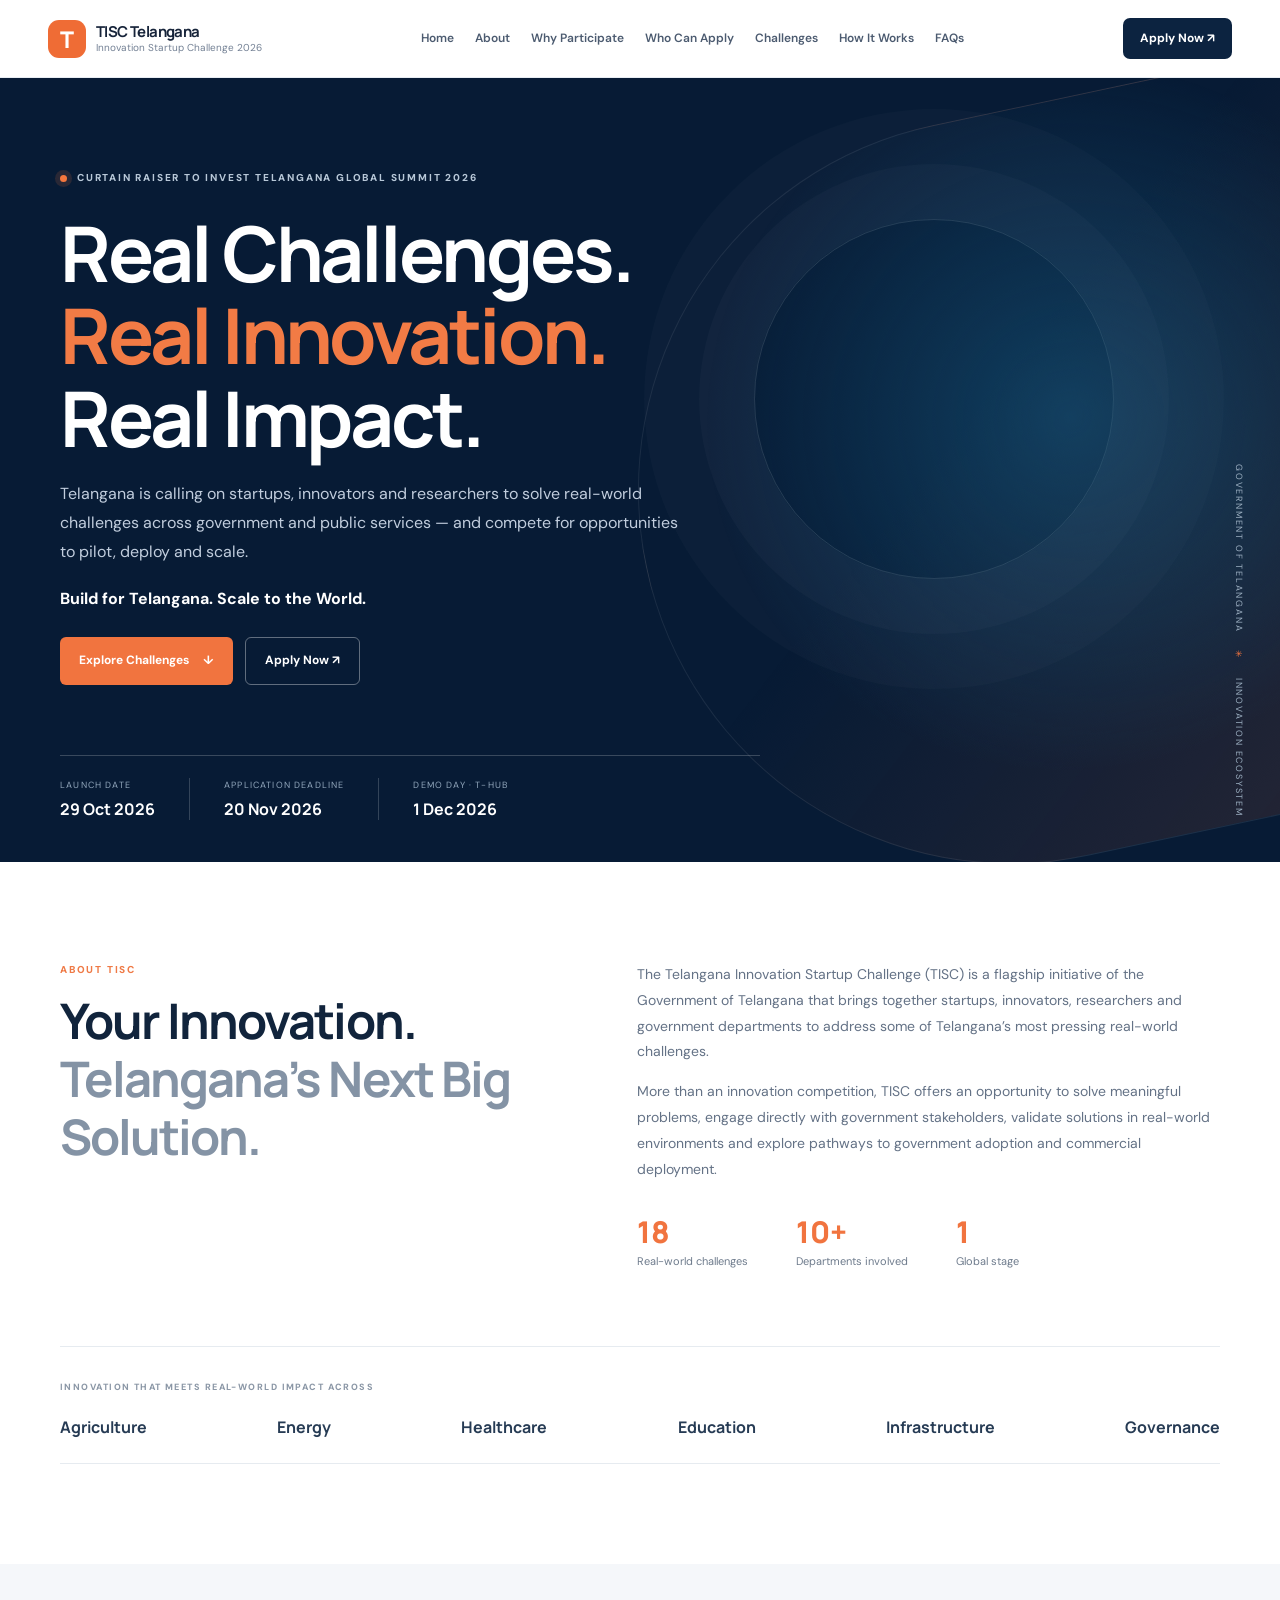
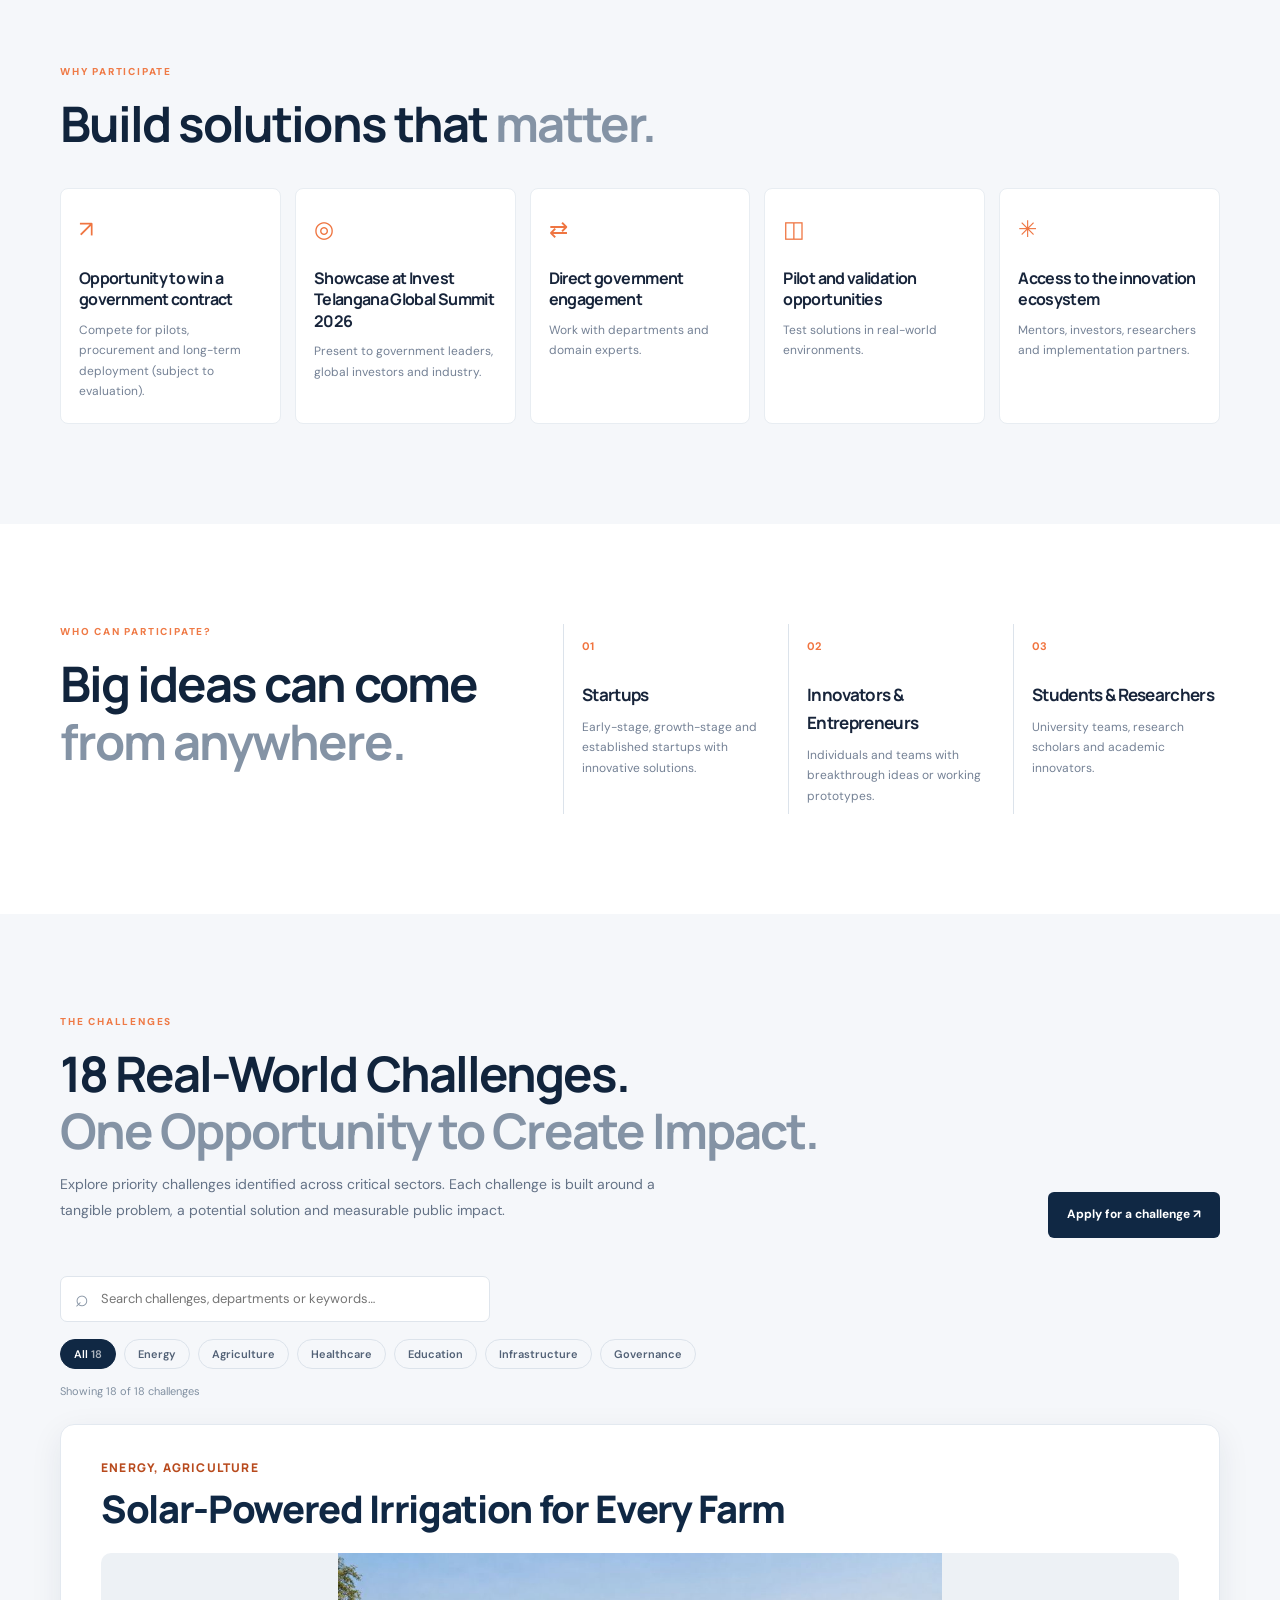
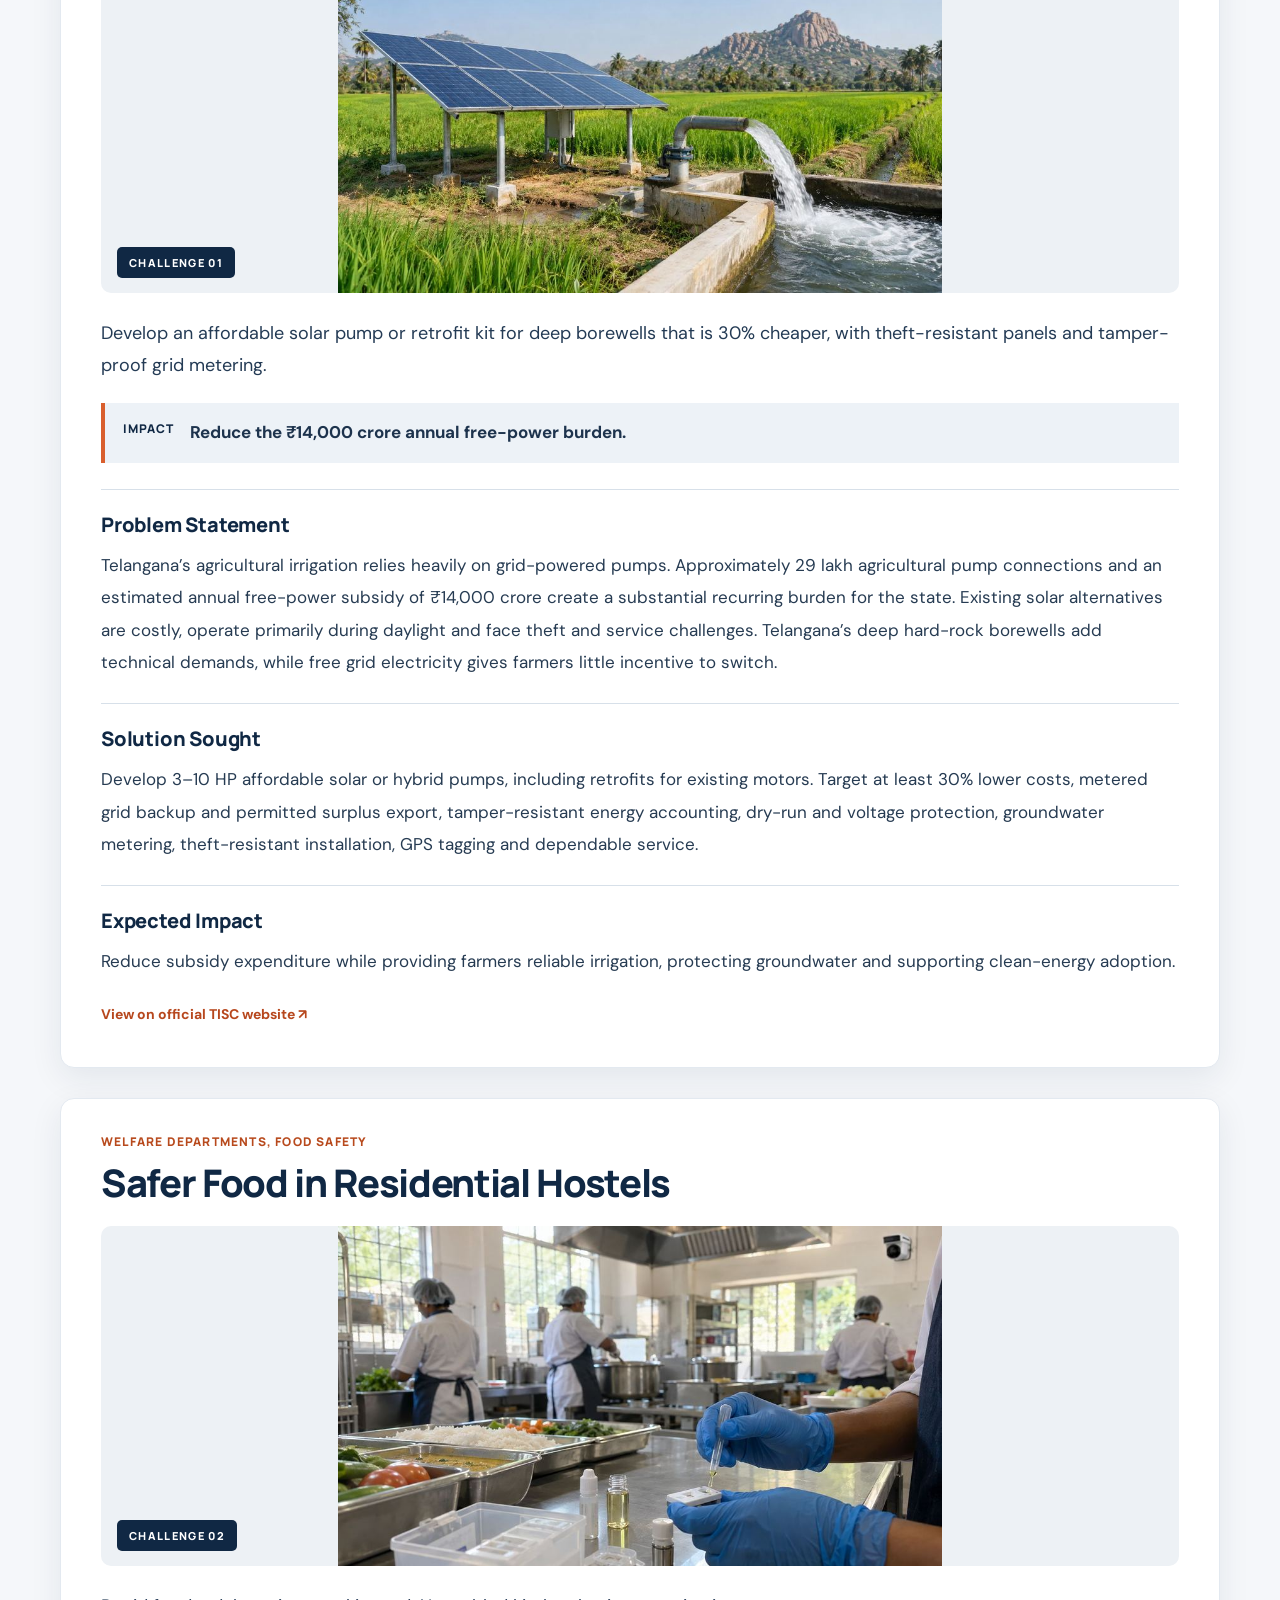
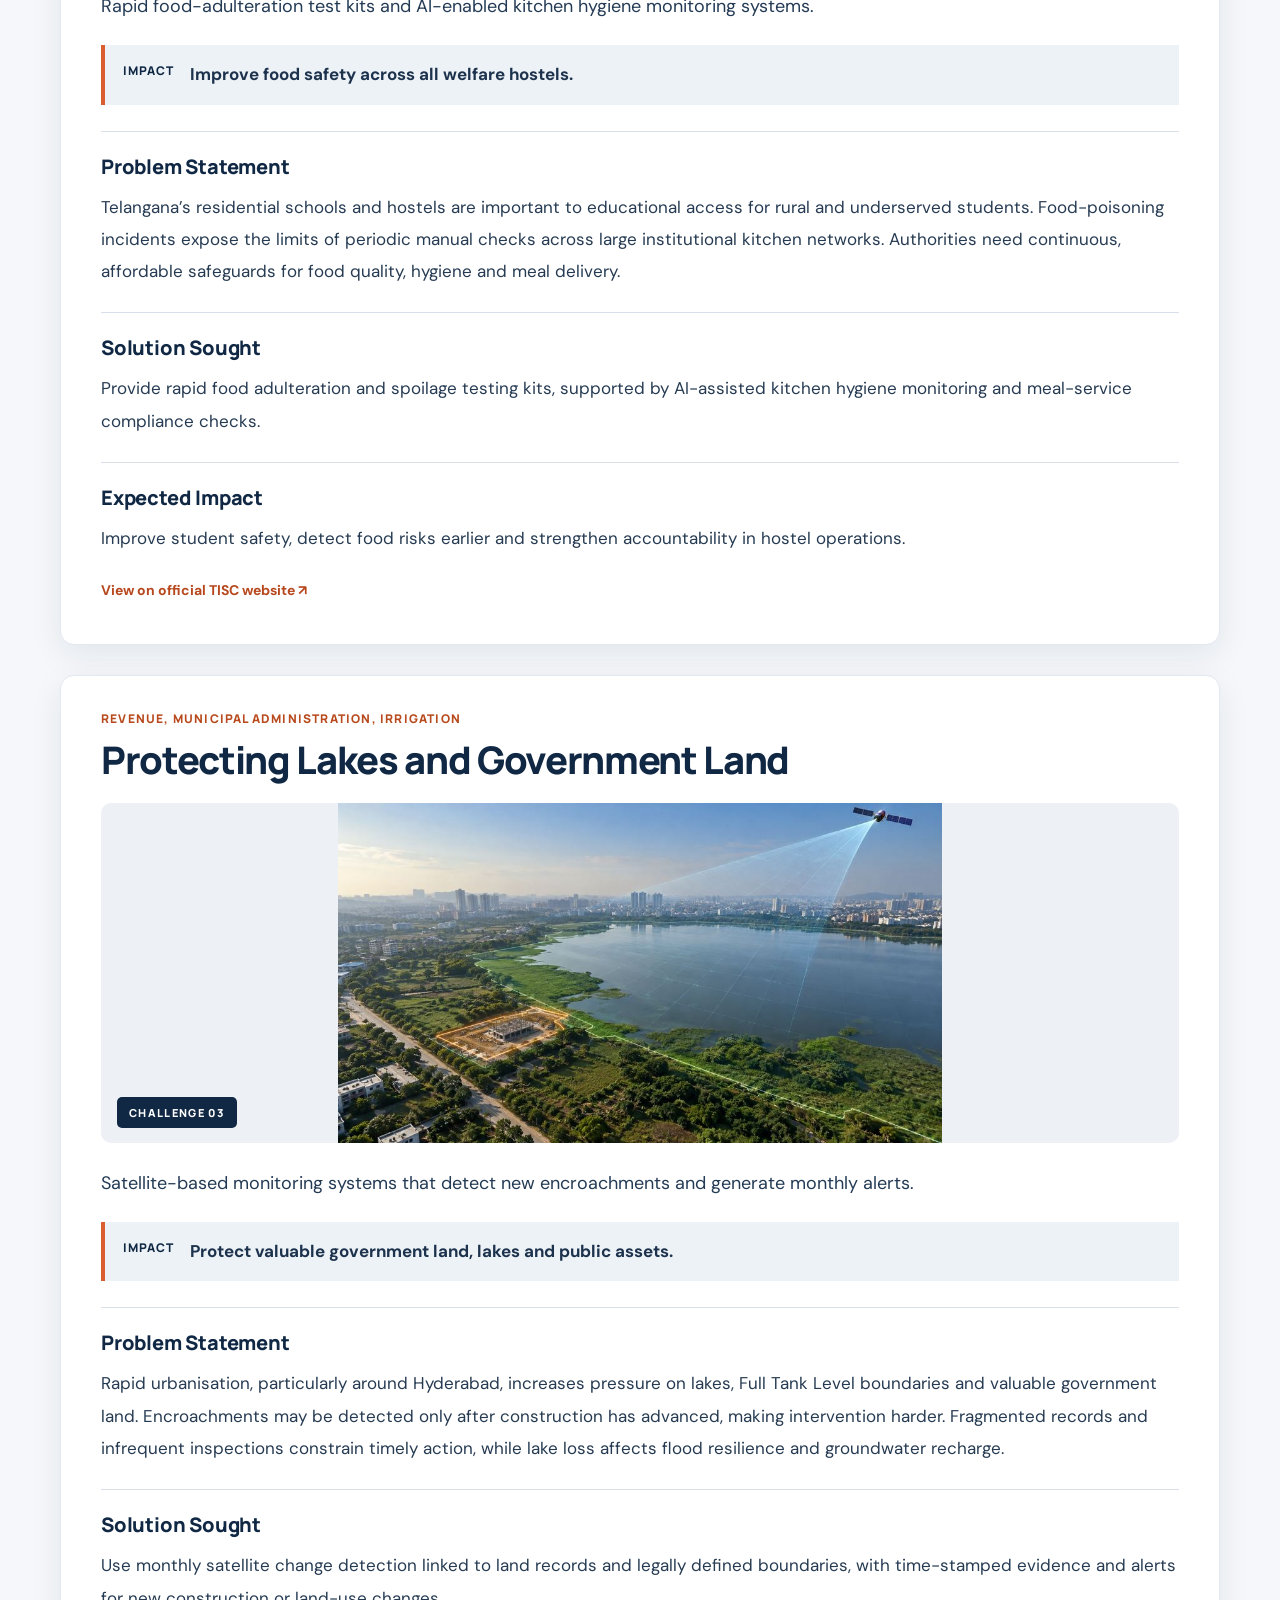
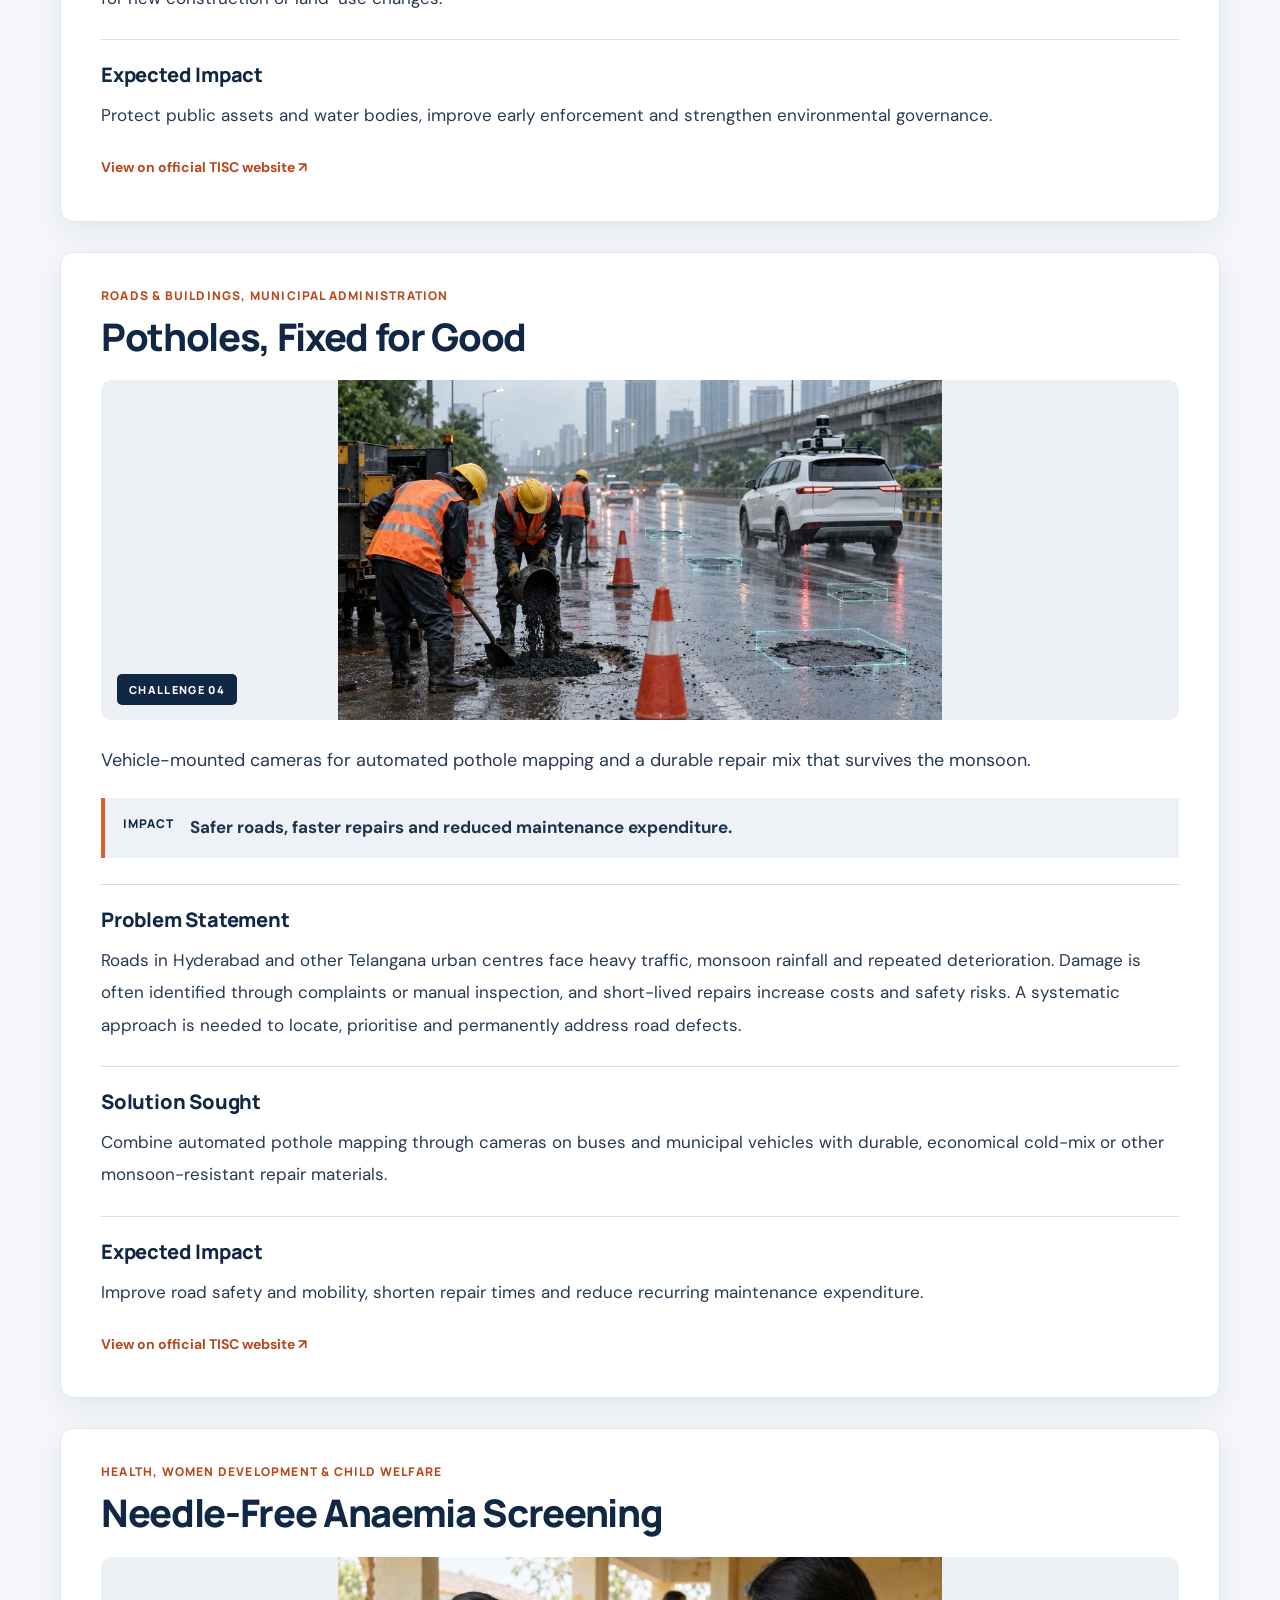
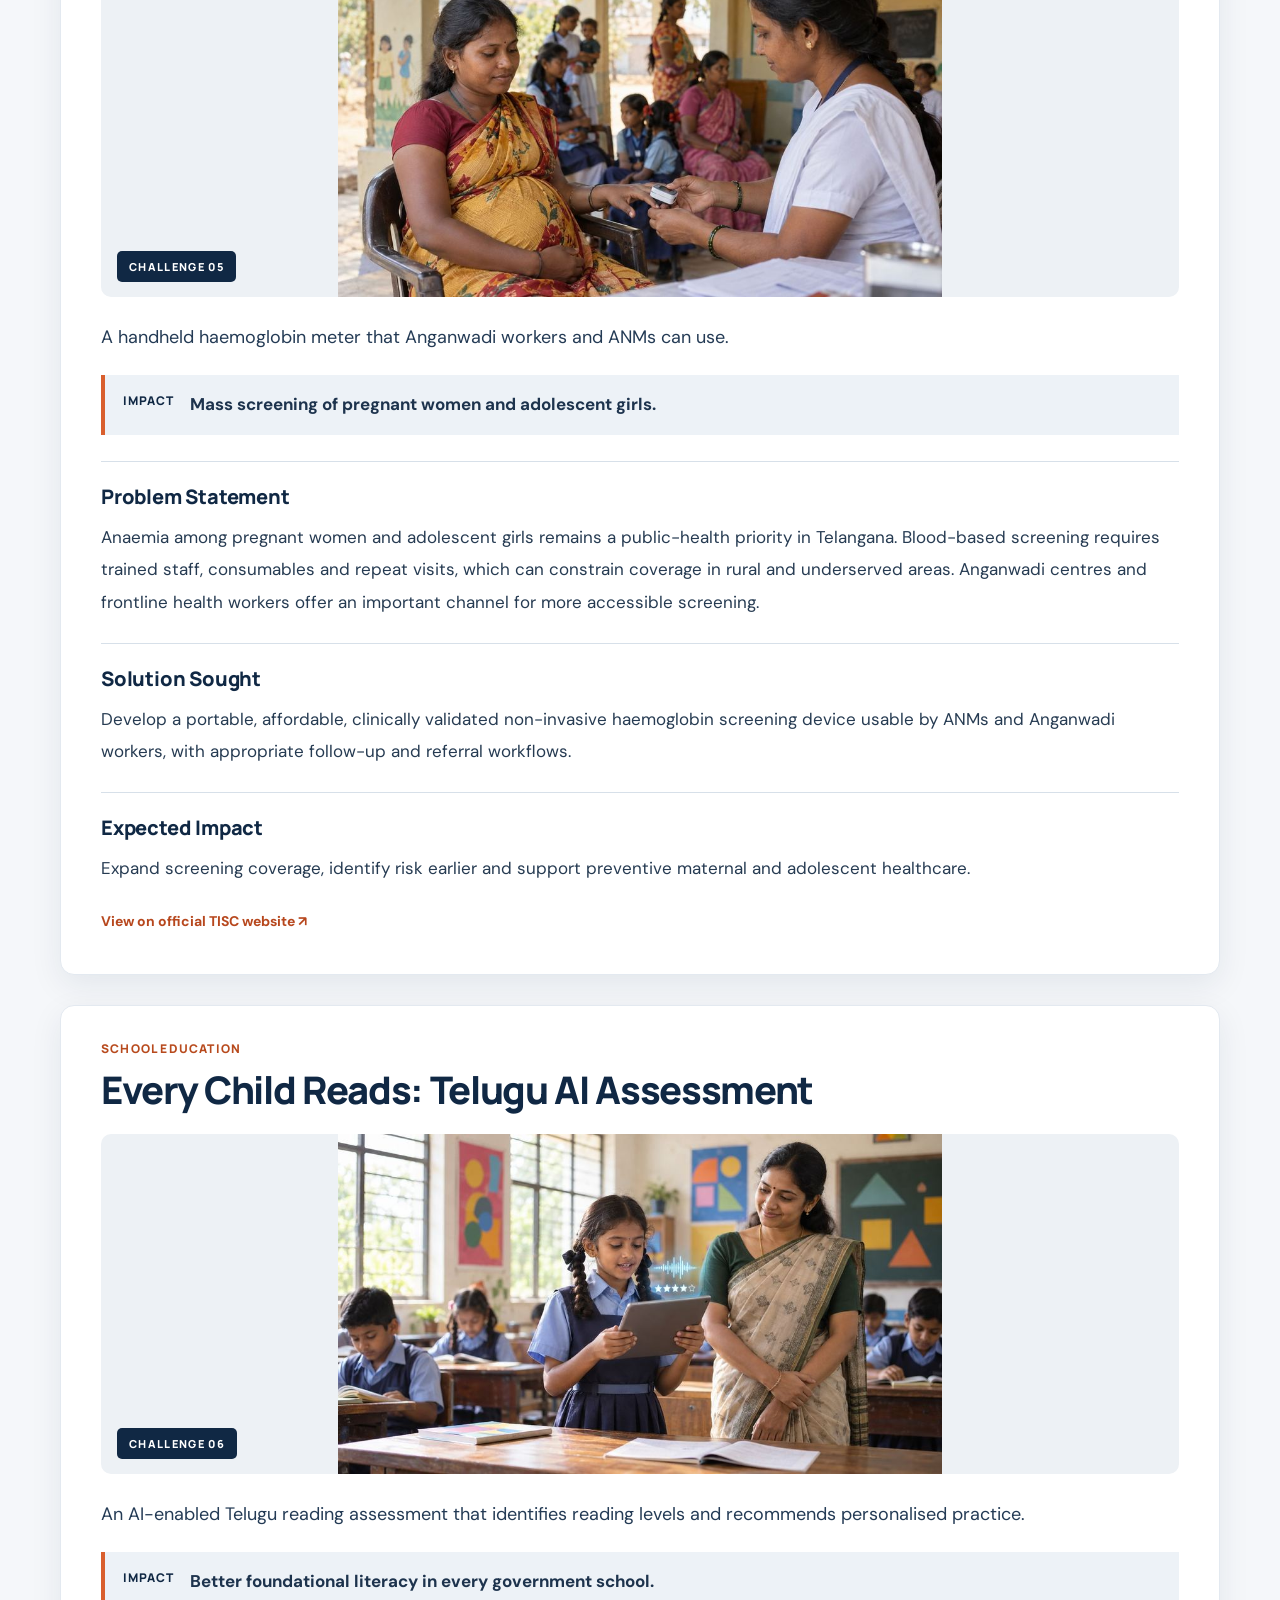
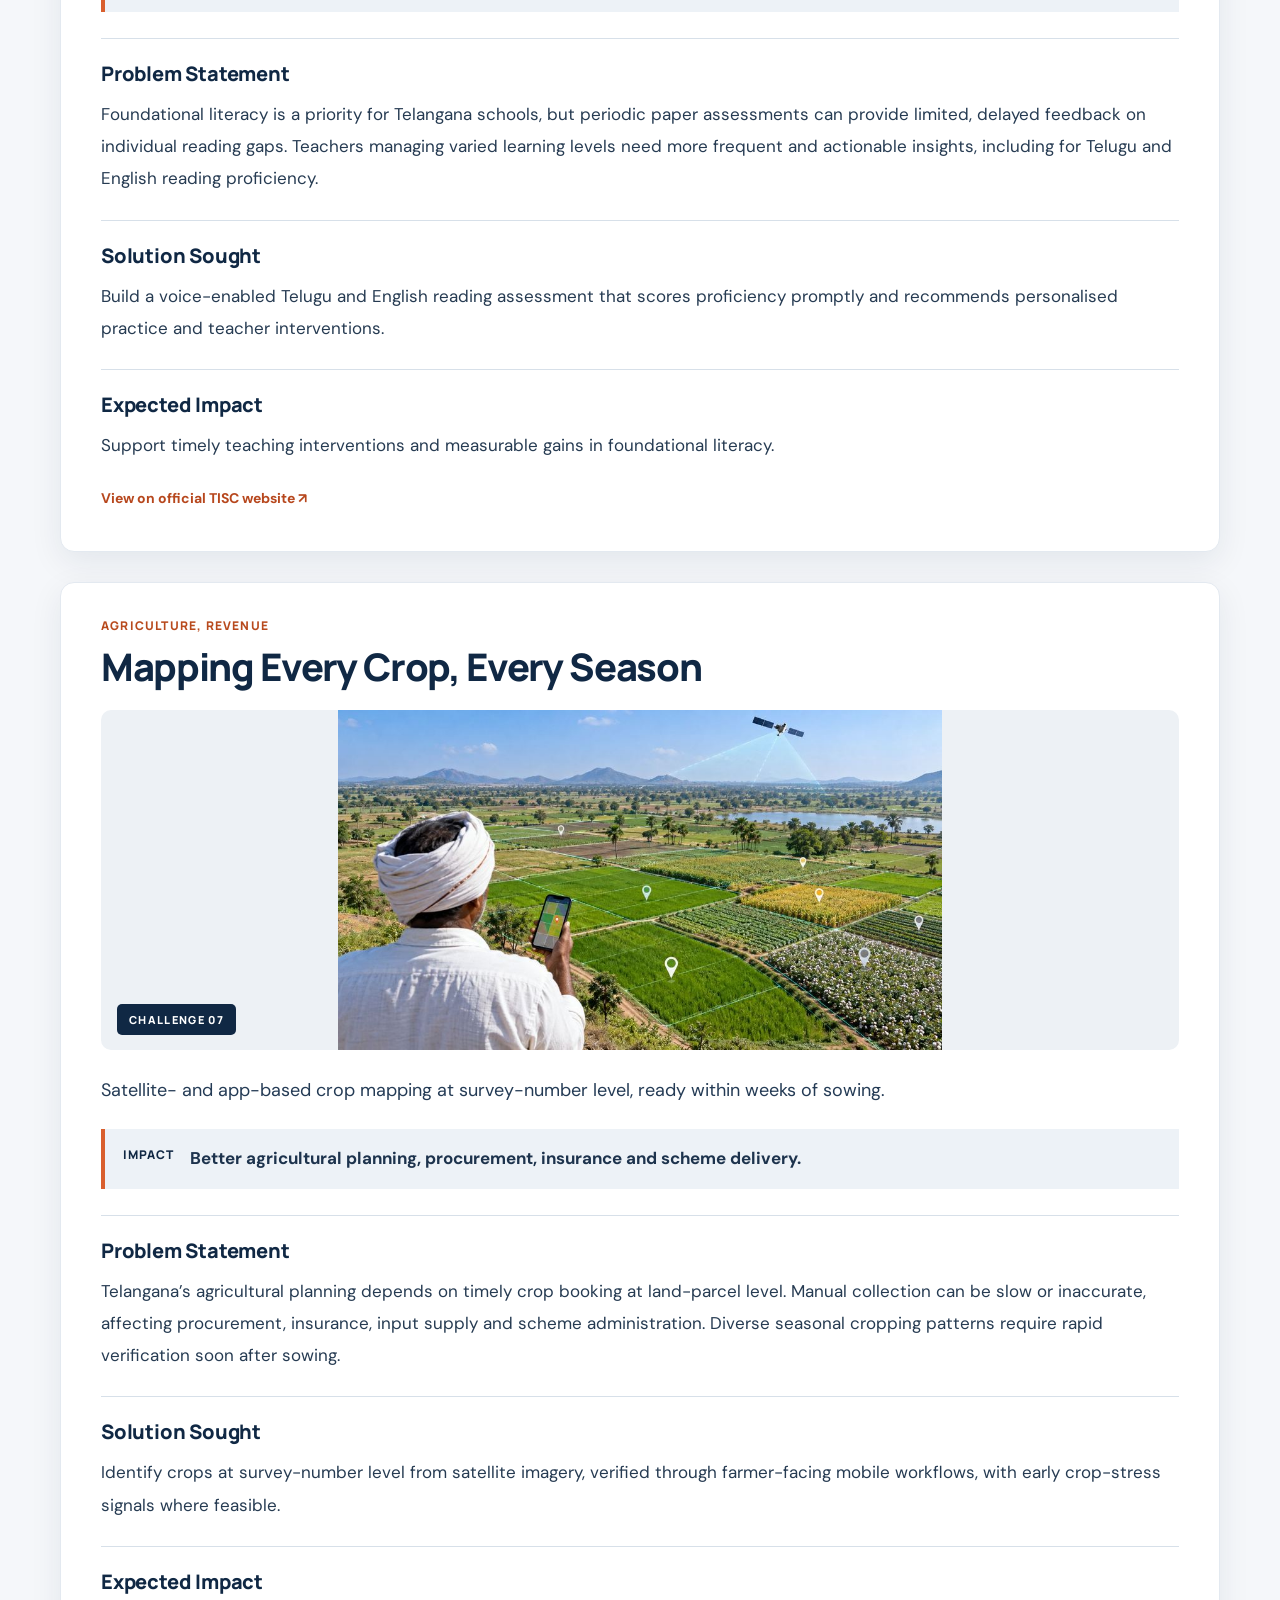
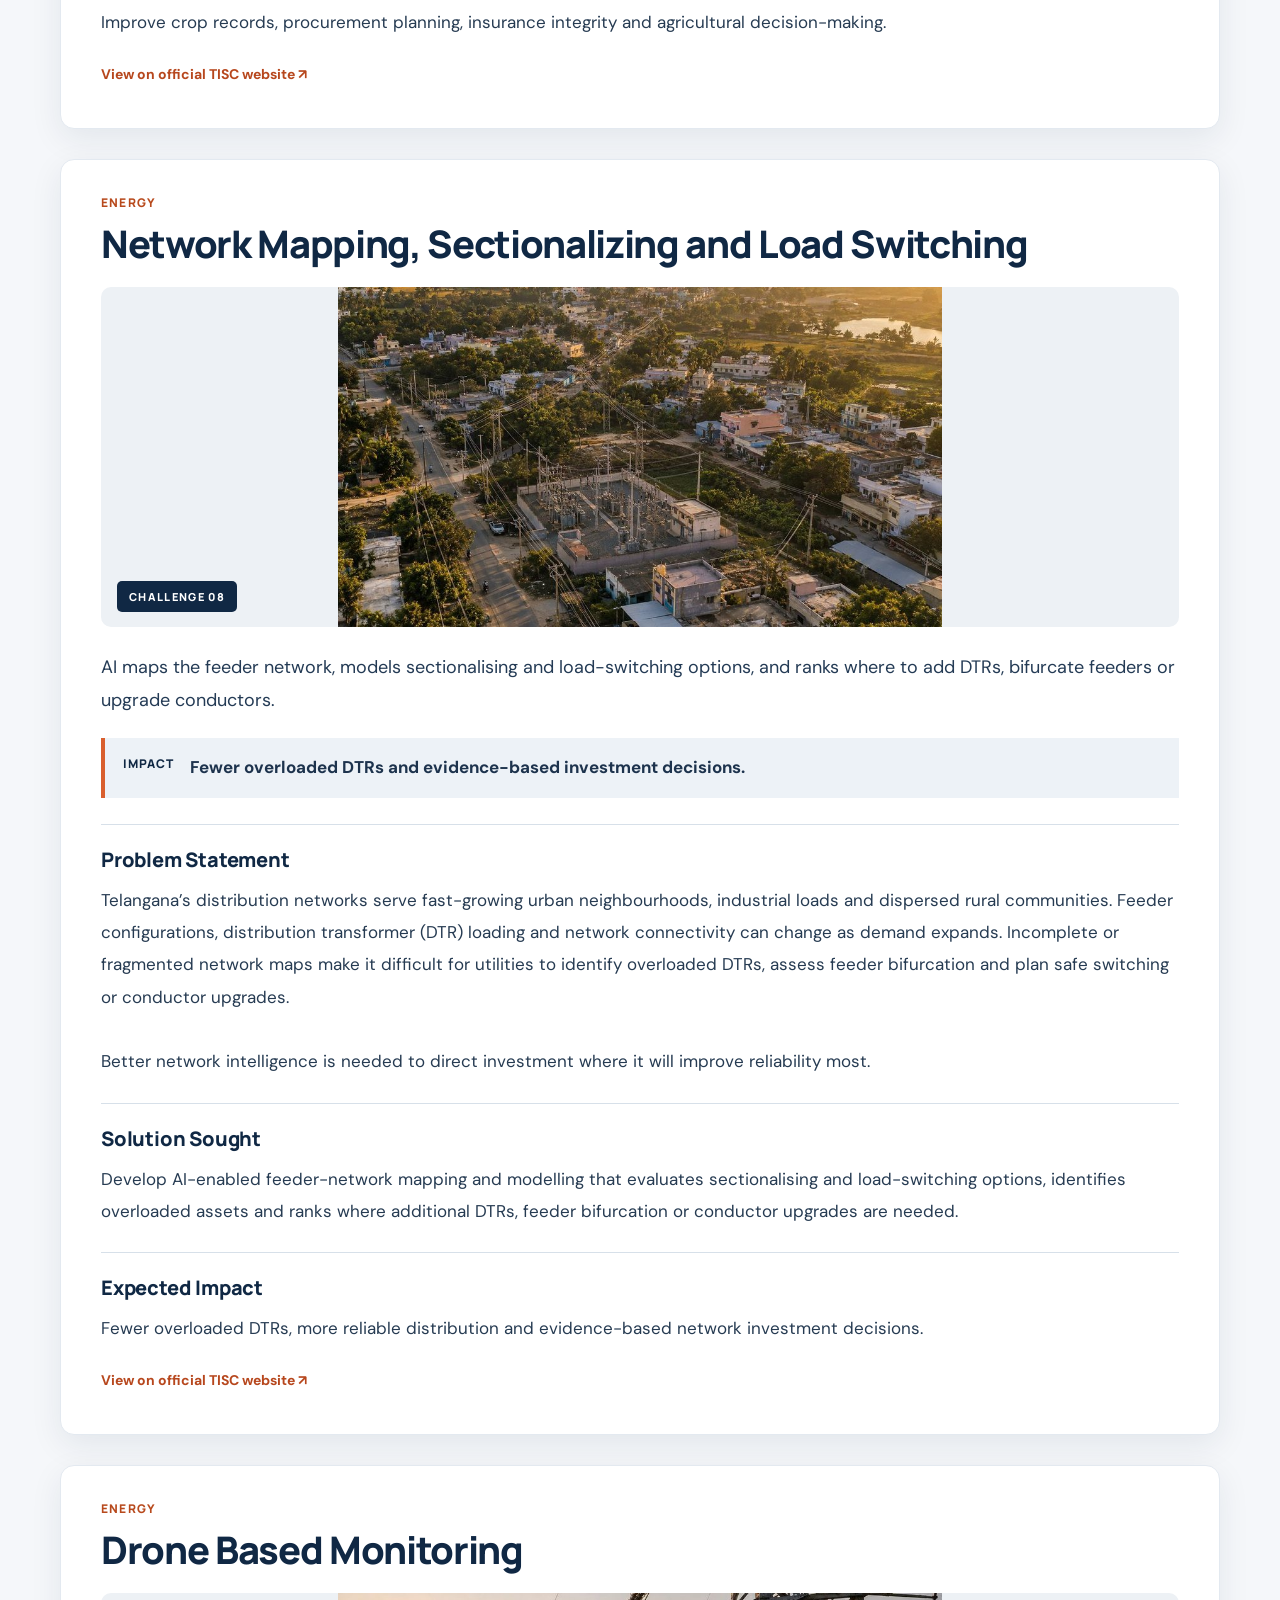
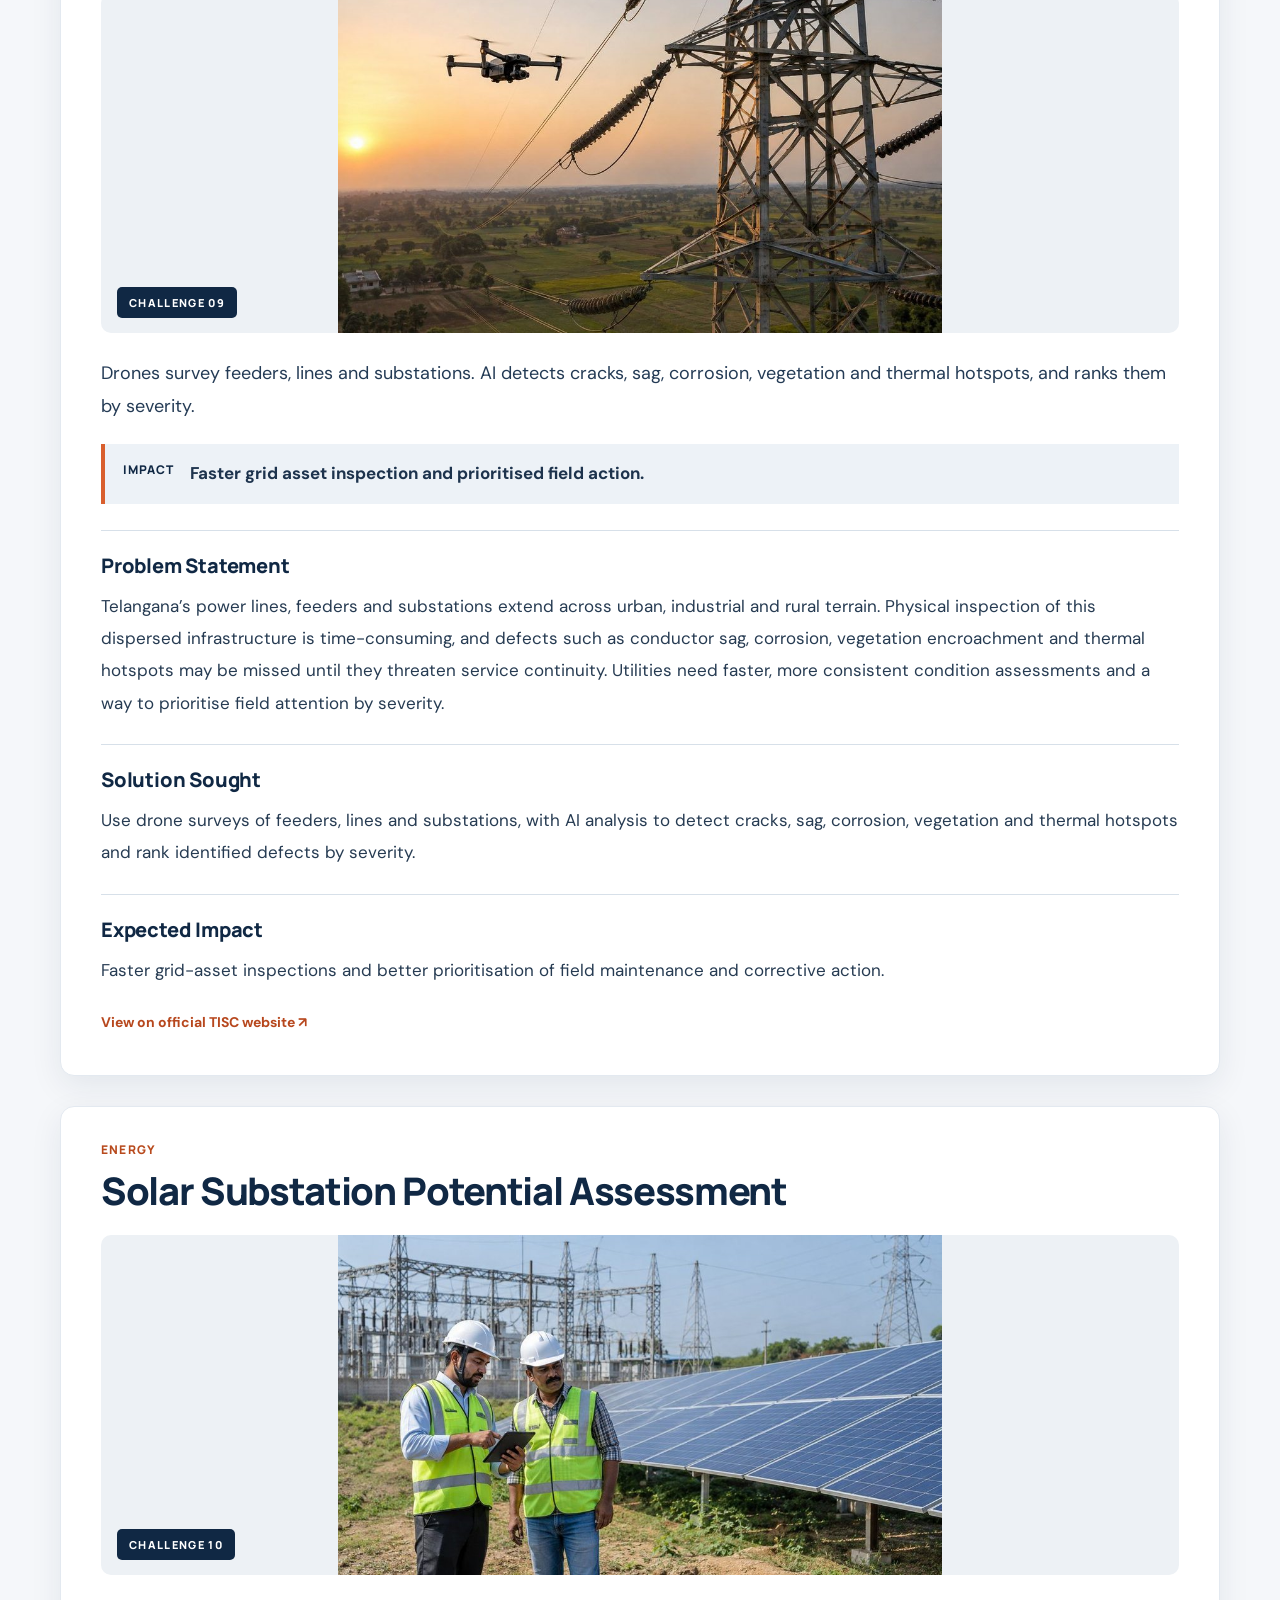
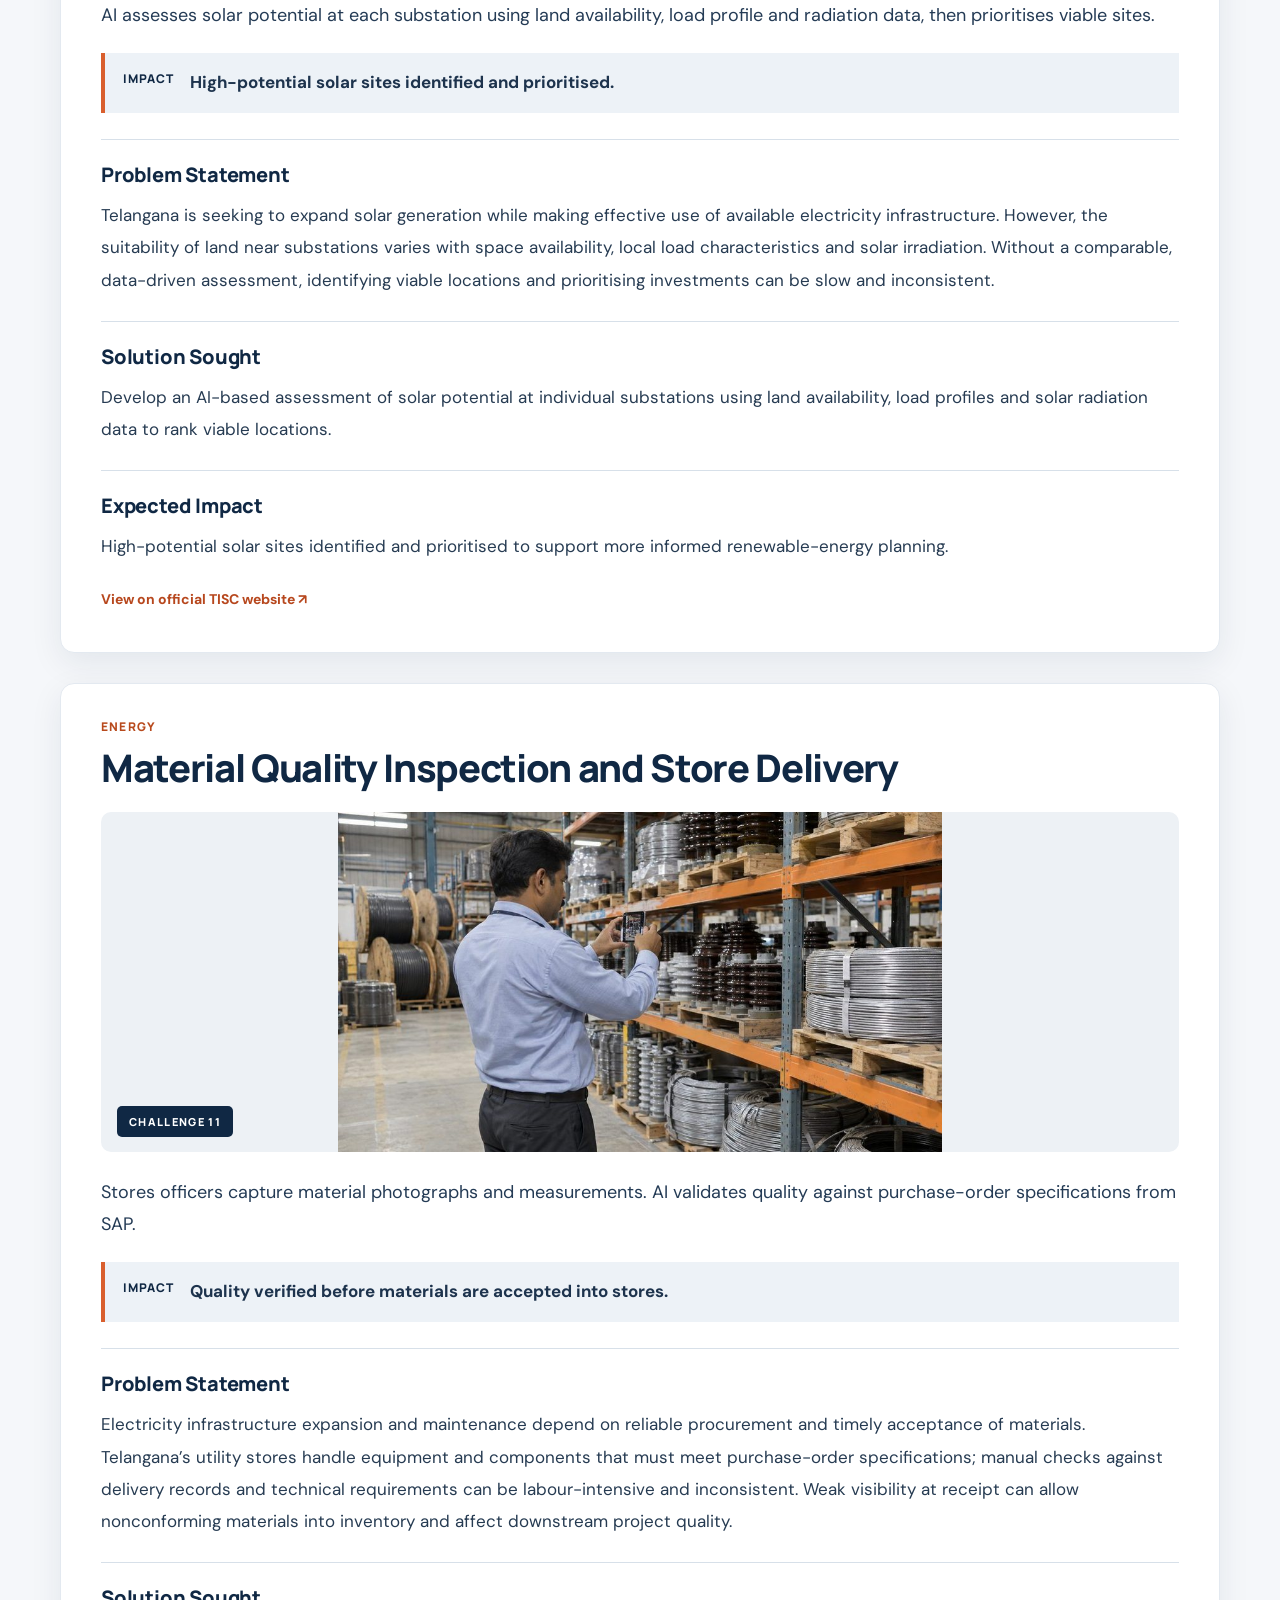
==== commit af54ee1e: "Refresh challenge layout and typography assets" ====
--- a/index.html
+++ b/index.html
@@ -1 +1 @@
-<!doctype html><html lang="en"><head><meta charset="utf-8"><meta name="viewport" content="width=device-width,initial-scale=1"><meta name="description" content="Explore the 18 Telangana Innovation Startup Challenge 2026 challenges."><meta name="theme-color" content="#071b35"><title>TISC Telangana 2026 | Innovation Startup Challenge</title><link rel="stylesheet" href="styles.css?v=expanded-panels-20261111"><link rel="preconnect" href="https://fonts.googleapis.com"><link rel="preconnect" href="https://fonts.gstatic.com" crossorigin><link href="https://fonts.googleapis.com/css2?family=DM+Sans:wght@400;500;600;700&family=Manrope:wght@400;500;600;700;800&display=swap" rel="stylesheet"></head><body><header class="site-header"><div class="nav-wrap"><a class="brand" href="#home"><span class="brand-mark">T</span><span><b>TISC Telangana</b><small>Innovation Startup Challenge 2026</small></span></a><button class="menu-toggle" aria-label="Toggle menu" aria-expanded="false">☰</button><nav class="main-nav"><a href="#home">Home</a><a href="#about">About</a><a href="#why">Why Participate</a><a href="#who">Who Can Apply</a><a href="#challenges">Challenges</a><a href="#how">How It Works</a><a href="#faqs">FAQs</a></nav><a class="nav-apply" href="https://tisc.telangana.gov.in/" target="_blank" rel="noopener">Apply Now <span>↗</span></a></div></header><main><section class="hero" id="home"><div class="hero-glow"></div><div class="container hero-inner"><div class="eyebrow"><span class="live-dot"></span> CURTAIN RAISER TO INVEST TELANGANA GLOBAL SUMMIT 2026</div><h1>Real Challenges.<br><em>Real Innovation.</em><br>Real Impact.</h1><p class="hero-copy">Telangana is calling on startups, innovators and researchers to solve real-world challenges across government and public services — and compete for opportunities to pilot, deploy and scale.</p><p class="hero-tag">Build for Telangana. Scale to the World.</p><div class="hero-actions"><a class="btn btn-primary" href="#challenges">Explore Challenges <span>↓</span></a><a class="btn btn-outline" href="https://tisc.telangana.gov.in/" target="_blank" rel="noopener">Apply Now ↗</a></div><div class="date-strip"><div><small>LAUNCH DATE</small><b>29 Oct 2026</b></div><div><small>APPLICATION DEADLINE</small><b>20 Nov 2026</b></div><div><small>DEMO DAY · T-HUB</small><b>1 Dec 2026</b></div></div></div><div class="hero-side-note">GOVERNMENT OF TELANGANA <span>✳</span> INNOVATION ECOSYSTEM</div></section><section class="intro section" id="about"><div class="container intro-grid"><div><div class="section-kicker">ABOUT TISC</div><h2>Your Innovation.<br><span>Telangana’s Next Big Solution.</span></h2></div><div class="intro-text"><p>The Telangana Innovation Startup Challenge (TISC) is a flagship initiative of the Government of Telangana that brings together startups, innovators, researchers and government departments to address some of Telangana’s most pressing real-world challenges.</p><p>More than an innovation competition, TISC offers an opportunity to solve meaningful problems, engage directly with government stakeholders, validate solutions in real-world environments and explore pathways to government adoption and commercial deployment.</p><div class="stats"><div><b>18</b><span>Real-world challenges</span></div><div><b>10+</b><span>Departments involved</span></div><div><b>1</b><span>Global stage</span></div></div></div></div><div class="container sector-band"><span>INNOVATION THAT MEETS REAL-WORLD IMPACT ACROSS</span><div class="sector-list"><b>Agriculture</b><b>Energy</b><b>Healthcare</b><b>Education</b><b>Infrastructure</b><b>Governance</b></div></div></section><section class="benefits section" id="why"><div class="container"><div class="section-kicker">WHY PARTICIPATE</div><h2>Build solutions that <span>matter.</span></h2><div class="benefit-grid"><article class="benefit-card"><span>↗</span><h3>Opportunity to win a government contract</h3><p>Compete for pilots, procurement and long-term deployment (subject to evaluation).</p></article><article class="benefit-card"><span>◎</span><h3>Showcase at Invest Telangana Global Summit 2026</h3><p>Present to government leaders, global investors and industry.</p></article><article class="benefit-card"><span>⇄</span><h3>Direct government engagement</h3><p>Work with departments and domain experts.</p></article><article class="benefit-card"><span>◫</span><h3>Pilot and validation opportunities</h3><p>Test solutions in real-world environments.</p></article><article class="benefit-card"><span>✳</span><h3>Access to the innovation ecosystem</h3><p>Mentors, investors, researchers and implementation partners.</p></article></div></div></section><section class="who section" id="who"><div class="container who-grid"><div><div class="section-kicker">WHO CAN PARTICIPATE?</div><h2>Big ideas can come<br><span>from anywhere.</span></h2></div><div class="who-cards"><article><b>01</b><h3>Startups</h3><p>Early-stage, growth-stage and established startups with innovative solutions.</p></article><article><b>02</b><h3>Innovators & Entrepreneurs</h3><p>Individuals and teams with breakthrough ideas or working prototypes.</p></article><article><b>03</b><h3>Students & Researchers</h3><p>University teams, research scholars and academic innovators.</p></article></div></div></section><section class="challenges-section section" id="challenges"><div class="container"><div class="challenge-heading"><div><div class="section-kicker">THE CHALLENGES</div><h2>18 Real-World Challenges.<br><span>One Opportunity to Create Impact.</span></h2><p>Explore priority challenges identified across critical sectors. Each challenge is built around a tangible problem, a potential solution and measurable public impact.</p></div><a class="btn btn-dark" href="https://tisc.telangana.gov.in/" target="_blank" rel="noopener">Apply for a challenge ↗</a></div><div class="challenge-tools"><label class="search-box"><span>⌕</span><input id="challengeSearch" type="search" placeholder="Search challenges, departments or keywords…" aria-label="Search challenges"></label><div class="filters" id="filters"><button class="filter active" data-filter="all">All <span>18</span></button><button class="filter" data-filter="energy">Energy</button><button class="filter" data-filter="agriculture">Agriculture</button><button class="filter" data-filter="health">Healthcare</button><button class="filter" data-filter="education">Education</button><button class="filter" data-filter="infrastructure">Infrastructure</button><button class="filter" data-filter="governance">Governance</button></div><div class="result-count" id="resultCount">Showing 18 challenges</div></div><div class="challenge-grid" id="challengeGrid"></div></div></section><section class="how section" id="how"><div class="container"><div class="section-kicker">HOW IT WORKS</div><h2>From idea <span>to deployment.</span></h2><div class="steps"><article><b>01</b><h3>Explore and apply</h3><p>Choose your challenge and submit your solution by 20 Nov 2026.</p></article><article><b>02</b><h3>Evaluation and shortlisting</h3><p>Based on feasibility, innovation, affordability, scalability and public impact.</p></article><article><b>03</b><h3>Pitch to the departments</h3><p>Shortlisted teams demonstrate their solutions to the departments at Demo Day on 1 Dec 2026, T-Hub campus, Hyderabad.</p></article><article><b>04</b><h3>Startup Showcase</h3><p>Selected startups showcase their solutions from 7 to 9 Dec 2026, a curtain raiser to Invest Telangana Global Summit 2026.</p></article><article><b>05</b><h3>Pilot, deploy and scale</h3><p>Opportunity to pilot and potential government procurement.</p></article></div><div class="key-dates"><div><div class="section-kicker">KEY DATES</div><h3>Mark your calendar.</h3></div><div><b>29 October 2026</b><span>Live Challenge Launch</span></div><div><b>20 November 2026</b><span>Applications Close</span></div><div><b>1 December 2026</b><span>Demo Day · T-Hub campus, Hyderabad</span></div><div><b>7 – 9 December 2026</b><span>Startup Showcase for selected startups</span></div></div></div></section><section class="faq section" id="faqs"><div class="container faq-grid"><div><div class="section-kicker">FAQs</div><h2>Questions,<br><span>answered.</span></h2><p>Everything you need to know before you apply. Exact requirements for each challenge are subject to departmental confirmation.</p></div><div class="faq-list"><details><summary>Who can apply to TISC?</summary><p>Startups at any stage, individual innovators and entrepreneurs, and student and university research teams.</p></details><details><summary>What is the last date to apply?</summary><p>Applications open on 29 October 2026 and close on 20 November 2026. Demo Day is on 1 December 2026 at the T-Hub campus, Hyderabad, and selected startups take part in the Startup Showcase from 7 to 9 December 2026.</p></details><details><summary>How will solutions be evaluated?</summary><p>Shortlisting is based on feasibility, innovation, affordability, scalability and public impact.</p></details><details><summary>Will I get to present at the Global Summit?</summary><p>Selected teams may present their solutions at the Invest Telangana Global Summit 2026 to government leaders, global investors and industry.</p></details><details><summary>Can I apply for multiple use cases or target sectors?</summary><p>No, you can only apply for 1 use case/sector at a time per registration. Choose the primary sector that best aligns with your core innovation.</p></details><details><summary>I am not from Hyderabad or Telangana. Can I still apply?</summary><p>Yes, applicants from all across India and global hubs are welcome to apply.</p></details><details><summary>Will the selection process be conducted online or offline?</summary><p>The 1st level screening and initial evaluation will be held online. Only shortlisted candidates will be required to attend the final pitch round and Demo Day offline at the T-Hub campus, Hyderabad.</p></details><details><summary>Can both software (AI/IT) and hardware (non-IT) innovations apply?</summary><p>Yes. TISC supports cross-sector innovation spanning pure software/AI solutions, hybrid IoT models, and non-IT hardware/materials science innovations.</p></details><details><summary>What parameters will the screening panel use to evaluate applications?</summary><p>Submissions will be assessed based on problem relevance, innovation uniqueness, Technology Readiness Level, team capability, and potential impact on public/industrial sectors.</p></details><details><summary>Does selection guarantee a government contract, PoC, purchase order or funding?</summary><p>No. Selection does not guarantee a government contract, Proof of Concept (PoC), Purchase Order (PO) or funding. Solutions may be considered by the relevant Government of Telangana departments for further evaluation. Any subsequent engagement would be subject to departmental requirements, applicable processes and approvals.</p></details></div></div></section><section class="closing"><div class="container closing-inner"><div class="section-kicker">YOUR IDEA. TELANGANA’S IMPACT.</div><h2>The next big solution<br>could be <em>yours.</em></h2><p>Solve a real challenge. Build something that matters. Get the opportunity to showcase your innovation on a global stage and compete for government adoption.</p><a class="btn btn-primary" href="https://tisc.telangana.gov.in/" target="_blank" rel="noopener">Apply Now ↗</a></div></section></main><footer class="footer"><div class="container footer-top"><div class="brand"><span class="brand-mark">T</span><span><b>TISC Telangana</b><small>A flagship initiative of the Government of Telangana</small></span></div><div><b>EXPLORE</b><a href="#about">About TISC</a><a href="#challenges">The Challenges</a><a href="#how">How It Works</a><a href="#faqs">FAQs</a></div><div><b>KEY DATES</b><span>Launch — 29 Oct 2026</span><span>Applications close — 20 Nov 2026</span><span>Demo Day — 1 Dec 2026, T-Hub, Hyderabad</span><span>Startup Showcase — 7–9 Dec 2026</span></div><div><b>CONTACT</b><a href="mailto:tisc@telangana.gov.in">tisc@telangana.gov.in</a><a href="https://tisc.telangana.gov.in/" target="_blank" rel="noopener">Official TISC website ↗</a></div></div><div class="container footer-bottom"><span>© 2026 TISC Telangana · Challenge information reproduced from the official website.</span><a href="#home">Back to top ↑</a></div></footer><script src="challenges.js?v=expanded-panels-20261111"></script><script src="script.js?v=expanded-panels-20261111"></script></body></html>+<!doctype html><html lang="en"><head><meta charset="utf-8"><meta name="viewport" content="width=device-width,initial-scale=1"><meta name="description" content="Explore the 18 Telangana Innovation Startup Challenge 2026 challenges."><meta name="theme-color" content="#071b35"><title>TISC Telangana 2026 | Innovation Startup Challenge</title><link rel="stylesheet" href="styles.css?v=heading-image-readable-20261111"><link rel="preconnect" href="https://fonts.googleapis.com"><link rel="preconnect" href="https://fonts.gstatic.com" crossorigin><link href="https://fonts.googleapis.com/css2?family=DM+Sans:wght@400;500;600;700&family=Manrope:wght@400;500;600;700;800&display=swap" rel="stylesheet"></head><body><header class="site-header"><div class="nav-wrap"><a class="brand" href="#home"><span class="brand-mark">T</span><span><b>TISC Telangana</b><small>Innovation Startup Challenge 2026</small></span></a><button class="menu-toggle" aria-label="Toggle menu" aria-expanded="false">☰</button><nav class="main-nav"><a href="#home">Home</a><a href="#about">About</a><a href="#why">Why Participate</a><a href="#who">Who Can Apply</a><a href="#challenges">Challenges</a><a href="#how">How It Works</a><a href="#faqs">FAQs</a></nav><a class="nav-apply" href="https://tisc.telangana.gov.in/" target="_blank" rel="noopener">Apply Now <span>↗</span></a></div></header><main><section class="hero" id="home"><div class="hero-glow"></div><div class="container hero-inner"><div class="eyebrow"><span class="live-dot"></span> CURTAIN RAISER TO INVEST TELANGANA GLOBAL SUMMIT 2026</div><h1>Real Challenges.<br><em>Real Innovation.</em><br>Real Impact.</h1><p class="hero-copy">Telangana is calling on startups, innovators and researchers to solve real-world challenges across government and public services — and compete for opportunities to pilot, deploy and scale.</p><p class="hero-tag">Build for Telangana. Scale to the World.</p><div class="hero-actions"><a class="btn btn-primary" href="#challenges">Explore Challenges <span>↓</span></a><a class="btn btn-outline" href="https://tisc.telangana.gov.in/" target="_blank" rel="noopener">Apply Now ↗</a></div><div class="date-strip"><div><small>LAUNCH DATE</small><b>29 Oct 2026</b></div><div><small>APPLICATION DEADLINE</small><b>20 Nov 2026</b></div><div><small>DEMO DAY · T-HUB</small><b>1 Dec 2026</b></div></div></div><div class="hero-side-note">GOVERNMENT OF TELANGANA <span>✳</span> INNOVATION ECOSYSTEM</div></section><section class="intro section" id="about"><div class="container intro-grid"><div><div class="section-kicker">ABOUT TISC</div><h2>Your Innovation.<br><span>Telangana’s Next Big Solution.</span></h2></div><div class="intro-text"><p>The Telangana Innovation Startup Challenge (TISC) is a flagship initiative of the Government of Telangana that brings together startups, innovators, researchers and government departments to address some of Telangana’s most pressing real-world challenges.</p><p>More than an innovation competition, TISC offers an opportunity to solve meaningful problems, engage directly with government stakeholders, validate solutions in real-world environments and explore pathways to government adoption and commercial deployment.</p><div class="stats"><div><b>18</b><span>Real-world challenges</span></div><div><b>10+</b><span>Departments involved</span></div><div><b>1</b><span>Global stage</span></div></div></div></div><div class="container sector-band"><span>INNOVATION THAT MEETS REAL-WORLD IMPACT ACROSS</span><div class="sector-list"><b>Agriculture</b><b>Energy</b><b>Healthcare</b><b>Education</b><b>Infrastructure</b><b>Governance</b></div></div></section><section class="benefits section" id="why"><div class="container"><div class="section-kicker">WHY PARTICIPATE</div><h2>Build solutions that <span>matter.</span></h2><div class="benefit-grid"><article class="benefit-card"><span>↗</span><h3>Opportunity to win a government contract</h3><p>Compete for pilots, procurement and long-term deployment (subject to evaluation).</p></article><article class="benefit-card"><span>◎</span><h3>Showcase at Invest Telangana Global Summit 2026</h3><p>Present to government leaders, global investors and industry.</p></article><article class="benefit-card"><span>⇄</span><h3>Direct government engagement</h3><p>Work with departments and domain experts.</p></article><article class="benefit-card"><span>◫</span><h3>Pilot and validation opportunities</h3><p>Test solutions in real-world environments.</p></article><article class="benefit-card"><span>✳</span><h3>Access to the innovation ecosystem</h3><p>Mentors, investors, researchers and implementation partners.</p></article></div></div></section><section class="who section" id="who"><div class="container who-grid"><div><div class="section-kicker">WHO CAN PARTICIPATE?</div><h2>Big ideas can come<br><span>from anywhere.</span></h2></div><div class="who-cards"><article><b>01</b><h3>Startups</h3><p>Early-stage, growth-stage and established startups with innovative solutions.</p></article><article><b>02</b><h3>Innovators & Entrepreneurs</h3><p>Individuals and teams with breakthrough ideas or working prototypes.</p></article><article><b>03</b><h3>Students & Researchers</h3><p>University teams, research scholars and academic innovators.</p></article></div></div></section><section class="challenges-section section" id="challenges"><div class="container"><div class="challenge-heading"><div><div class="section-kicker">THE CHALLENGES</div><h2>18 Real-World Challenges.<br><span>One Opportunity to Create Impact.</span></h2><p>Explore priority challenges identified across critical sectors. Each challenge is built around a tangible problem, a potential solution and measurable public impact.</p></div><a class="btn btn-dark" href="https://tisc.telangana.gov.in/" target="_blank" rel="noopener">Apply for a challenge ↗</a></div><div class="challenge-tools"><label class="search-box"><span>⌕</span><input id="challengeSearch" type="search" placeholder="Search challenges, departments or keywords…" aria-label="Search challenges"></label><div class="filters" id="filters"><button class="filter active" data-filter="all">All <span>18</span></button><button class="filter" data-filter="energy">Energy</button><button class="filter" data-filter="agriculture">Agriculture</button><button class="filter" data-filter="health">Healthcare</button><button class="filter" data-filter="education">Education</button><button class="filter" data-filter="infrastructure">Infrastructure</button><button class="filter" data-filter="governance">Governance</button></div><div class="result-count" id="resultCount">Showing 18 challenges</div></div><div class="challenge-grid" id="challengeGrid"></div></div></section><section class="how section" id="how"><div class="container"><div class="section-kicker">HOW IT WORKS</div><h2>From idea <span>to deployment.</span></h2><div class="steps"><article><b>01</b><h3>Explore and apply</h3><p>Choose your challenge and submit your solution by 20 Nov 2026.</p></article><article><b>02</b><h3>Evaluation and shortlisting</h3><p>Based on feasibility, innovation, affordability, scalability and public impact.</p></article><article><b>03</b><h3>Pitch to the departments</h3><p>Shortlisted teams demonstrate their solutions to the departments at Demo Day on 1 Dec 2026, T-Hub campus, Hyderabad.</p></article><article><b>04</b><h3>Startup Showcase</h3><p>Selected startups showcase their solutions from 7 to 9 Dec 2026, a curtain raiser to Invest Telangana Global Summit 2026.</p></article><article><b>05</b><h3>Pilot, deploy and scale</h3><p>Opportunity to pilot and potential government procurement.</p></article></div><div class="key-dates"><div><div class="section-kicker">KEY DATES</div><h3>Mark your calendar.</h3></div><div><b>29 October 2026</b><span>Live Challenge Launch</span></div><div><b>20 November 2026</b><span>Applications Close</span></div><div><b>1 December 2026</b><span>Demo Day · T-Hub campus, Hyderabad</span></div><div><b>7 – 9 December 2026</b><span>Startup Showcase for selected startups</span></div></div></div></section><section class="faq section" id="faqs"><div class="container faq-grid"><div><div class="section-kicker">FAQs</div><h2>Questions,<br><span>answered.</span></h2><p>Everything you need to know before you apply. Exact requirements for each challenge are subject to departmental confirmation.</p></div><div class="faq-list"><details><summary>Who can apply to TISC?</summary><p>Startups at any stage, individual innovators and entrepreneurs, and student and university research teams.</p></details><details><summary>What is the last date to apply?</summary><p>Applications open on 29 October 2026 and close on 20 November 2026. Demo Day is on 1 December 2026 at the T-Hub campus, Hyderabad, and selected startups take part in the Startup Showcase from 7 to 9 December 2026.</p></details><details><summary>How will solutions be evaluated?</summary><p>Shortlisting is based on feasibility, innovation, affordability, scalability and public impact.</p></details><details><summary>Will I get to present at the Global Summit?</summary><p>Selected teams may present their solutions at the Invest Telangana Global Summit 2026 to government leaders, global investors and industry.</p></details><details><summary>Can I apply for multiple use cases or target sectors?</summary><p>No, you can only apply for 1 use case/sector at a time per registration. Choose the primary sector that best aligns with your core innovation.</p></details><details><summary>I am not from Hyderabad or Telangana. Can I still apply?</summary><p>Yes, applicants from all across India and global hubs are welcome to apply.</p></details><details><summary>Will the selection process be conducted online or offline?</summary><p>The 1st level screening and initial evaluation will be held online. Only shortlisted candidates will be required to attend the final pitch round and Demo Day offline at the T-Hub campus, Hyderabad.</p></details><details><summary>Can both software (AI/IT) and hardware (non-IT) innovations apply?</summary><p>Yes. TISC supports cross-sector innovation spanning pure software/AI solutions, hybrid IoT models, and non-IT hardware/materials science innovations.</p></details><details><summary>What parameters will the screening panel use to evaluate applications?</summary><p>Submissions will be assessed based on problem relevance, innovation uniqueness, Technology Readiness Level, team capability, and potential impact on public/industrial sectors.</p></details><details><summary>Does selection guarantee a government contract, PoC, purchase order or funding?</summary><p>No. Selection does not guarantee a government contract, Proof of Concept (PoC), Purchase Order (PO) or funding. Solutions may be considered by the relevant Government of Telangana departments for further evaluation. Any subsequent engagement would be subject to departmental requirements, applicable processes and approvals.</p></details></div></div></section><section class="closing"><div class="container closing-inner"><div class="section-kicker">YOUR IDEA. TELANGANA’S IMPACT.</div><h2>The next big solution<br>could be <em>yours.</em></h2><p>Solve a real challenge. Build something that matters. Get the opportunity to showcase your innovation on a global stage and compete for government adoption.</p><a class="btn btn-primary" href="https://tisc.telangana.gov.in/" target="_blank" rel="noopener">Apply Now ↗</a></div></section></main><footer class="footer"><div class="container footer-top"><div class="brand"><span class="brand-mark">T</span><span><b>TISC Telangana</b><small>A flagship initiative of the Government of Telangana</small></span></div><div><b>EXPLORE</b><a href="#about">About TISC</a><a href="#challenges">The Challenges</a><a href="#how">How It Works</a><a href="#faqs">FAQs</a></div><div><b>KEY DATES</b><span>Launch — 29 Oct 2026</span><span>Applications close — 20 Nov 2026</span><span>Demo Day — 1 Dec 2026, T-Hub, Hyderabad</span><span>Startup Showcase — 7–9 Dec 2026</span></div><div><b>CONTACT</b><a href="mailto:tisc@telangana.gov.in">tisc@telangana.gov.in</a><a href="https://tisc.telangana.gov.in/" target="_blank" rel="noopener">Official TISC website ↗</a></div></div><div class="container footer-bottom"><span>© 2026 TISC Telangana · Challenge information reproduced from the official website.</span><a href="#home">Back to top ↑</a></div></footer><script src="challenges.js?v=expanded-panels-20261111"></script><script src="script.js?v=heading-image-readable-20261111"></script></body></html>
--- a/styles.css
+++ b/styles.css
@@ -40,3 +40,22 @@
 .challenge-official-link{display:inline-block;margin-top:25px;color:#d95f2e;font-size:12px;font-weight:700}
 .challenge-official-link:hover{text-decoration:underline}
 @media(max-width:600px){.challenge-grid{gap:20px!important}.challenge-full-body{padding:22px 19px 25px}.challenge-full-hero{height:190px}.challenge-full-summary{font-size:15px!important}.challenge-full-details h4{font-size:16px}.challenge-full-details p{font-size:14px!important;line-height:1.8!important}.challenge-full-impact{display:block}.challenge-full-impact strong{display:block;margin-bottom:5px}}
+
+/* Readability and image placement refinements */
+.challenge-full-body{padding:34px 40px 40px}
+.challenge-full-department{font-size:12px;color:#b84a1d;letter-spacing:.1em}
+.challenge-full-body h3{font-size:clamp(28px,3.2vw,38px);color:#102844;line-height:1.25;margin-bottom:20px}
+.challenge-full-image{height:clamp(210px,30vw,340px);position:relative;overflow:hidden;border-radius:10px;background:#edf1f5;margin:0 0 24px}
+.challenge-full-image img{width:100%;height:100%;display:block;object-fit:contain}
+.challenge-full-image.image-unavailable{display:none}
+.challenge-full-number{position:absolute;left:16px;bottom:15px;padding:8px 12px;border-radius:5px;background:#102844;color:#fff;font:800 11px Manrope;letter-spacing:.12em}
+.challenge-full-summary{font-size:18px!important;line-height:1.8!important;color:#243b55!important;margin:0 0 22px!important}
+.challenge-full-impact{background:#edf2f7;border-left-color:#d95f2e}
+.challenge-full-impact strong{font-size:12px;color:#102844}
+.challenge-full-impact p{font-size:17px!important;line-height:1.75!important;color:#1d334d!important}
+.challenge-full-details{gap:25px}
+.challenge-full-details section{border-top:1px solid #d7e0e9;padding-top:21px}
+.challenge-full-details h4{font-size:20px;color:#102844;margin-bottom:11px}
+.challenge-full-details p{font-size:17px!important;line-height:1.9!important;color:#263b52!important}
+.challenge-official-link{font-size:14px;color:#b7471d}
+@media(max-width:600px){.challenge-full-body{padding:24px 20px 28px}.challenge-full-body h3{font-size:26px}.challenge-full-image{height:210px;margin-bottom:20px}.challenge-full-summary{font-size:16px!important;line-height:1.75!important}.challenge-full-details h4{font-size:18px}.challenge-full-details p{font-size:15px!important;line-height:1.8!important}.challenge-full-impact p{font-size:15px!important}}
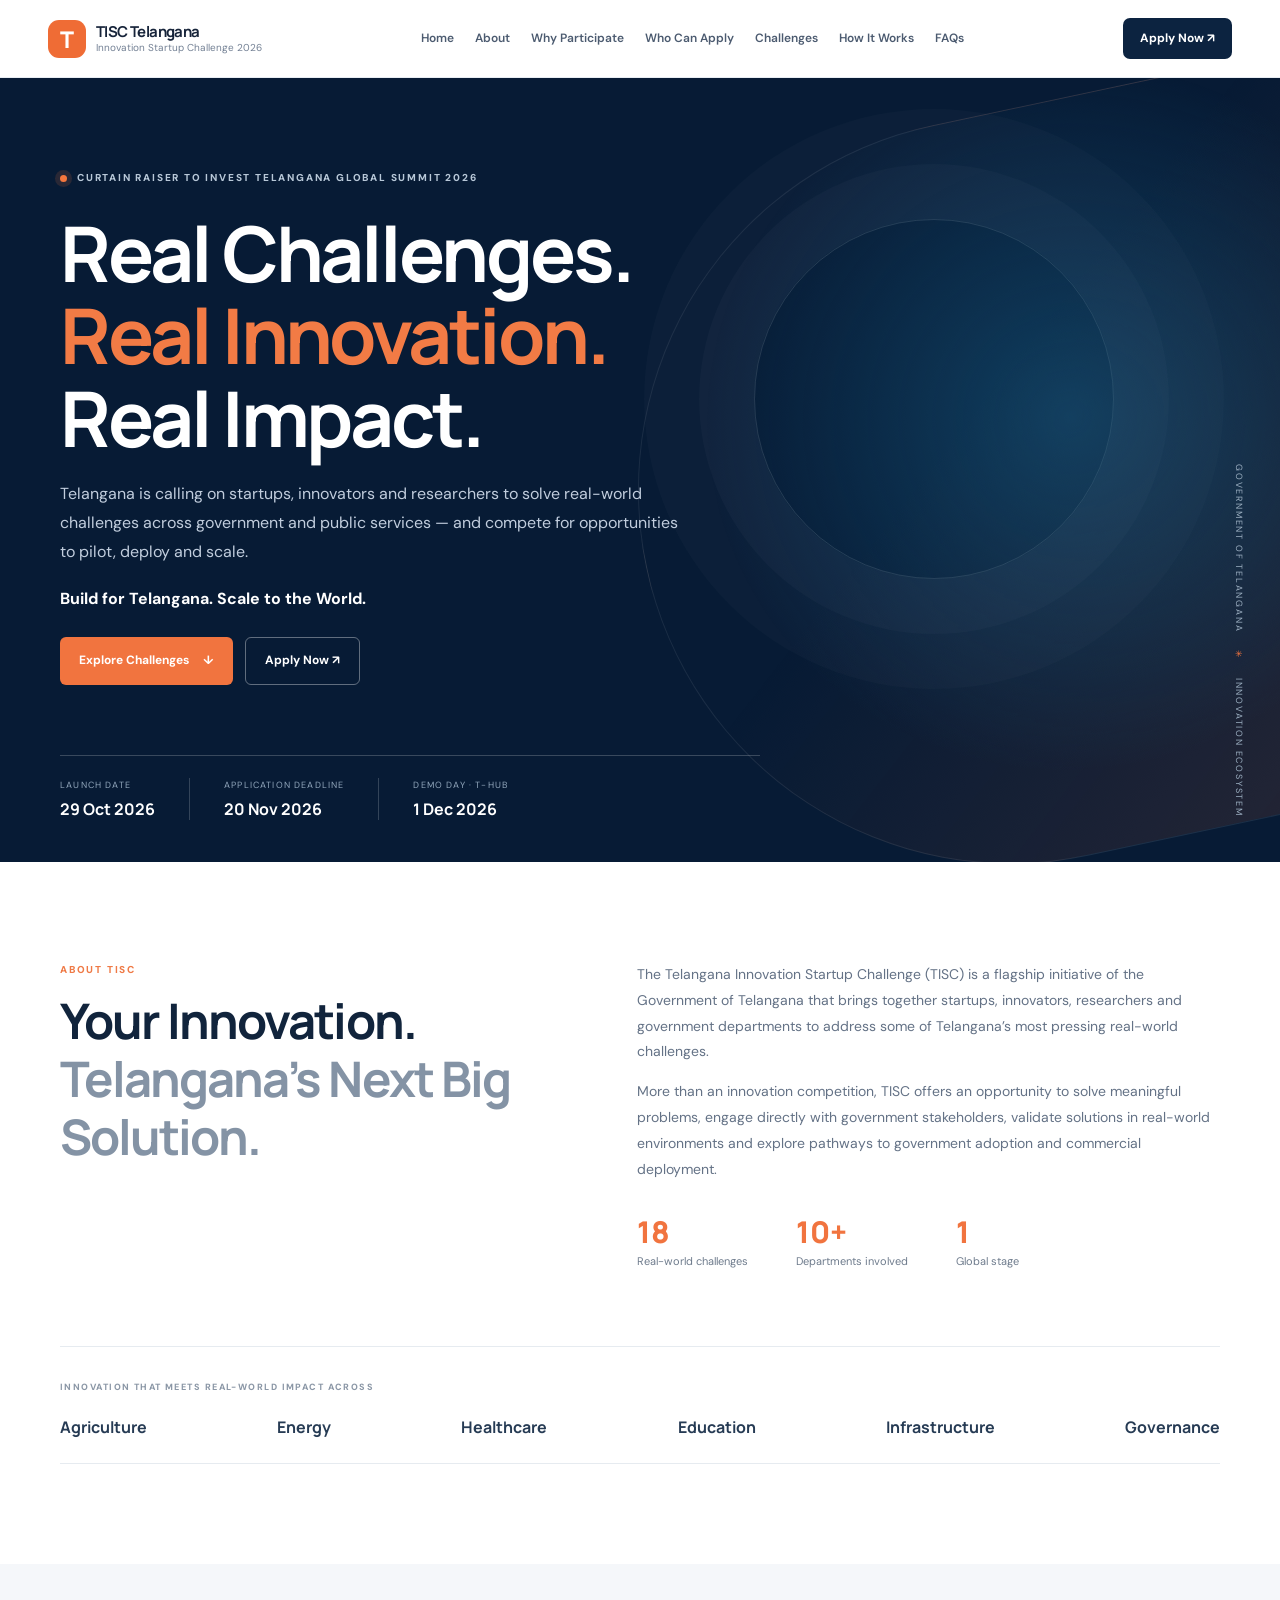
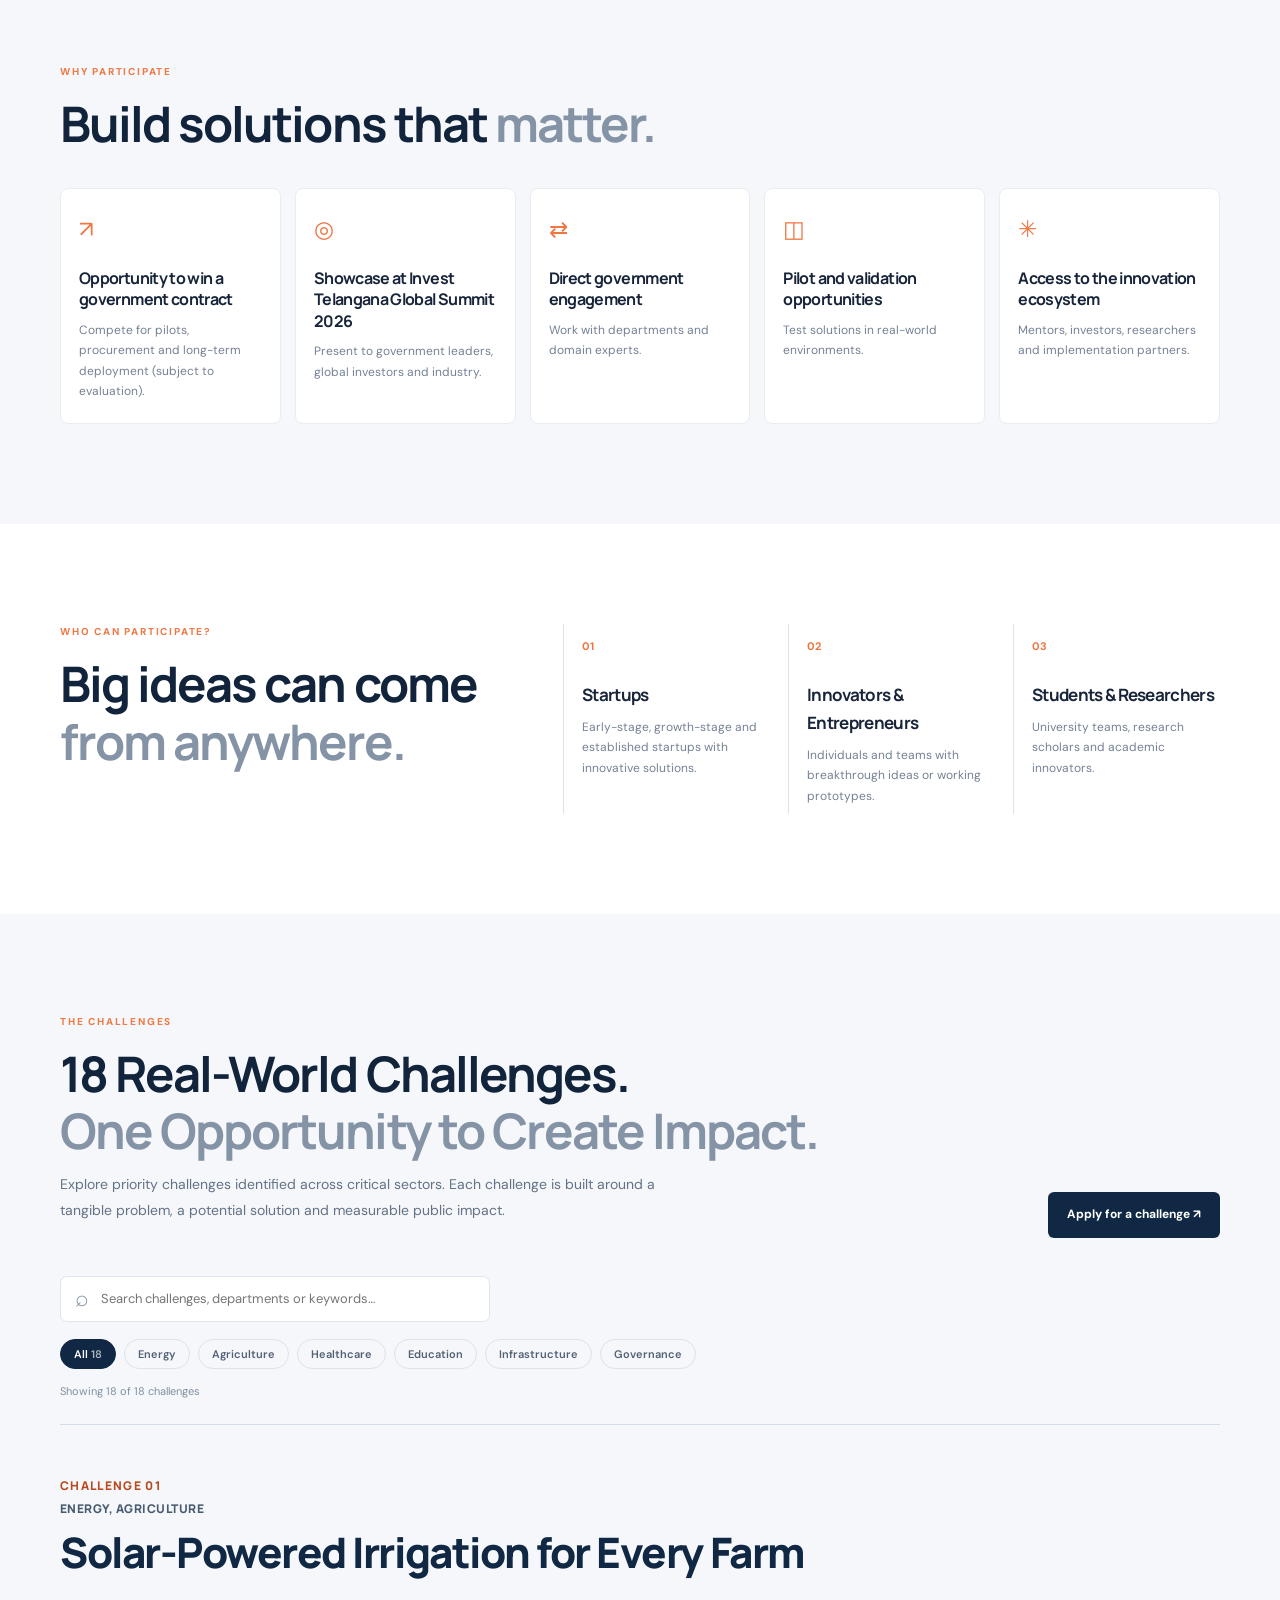
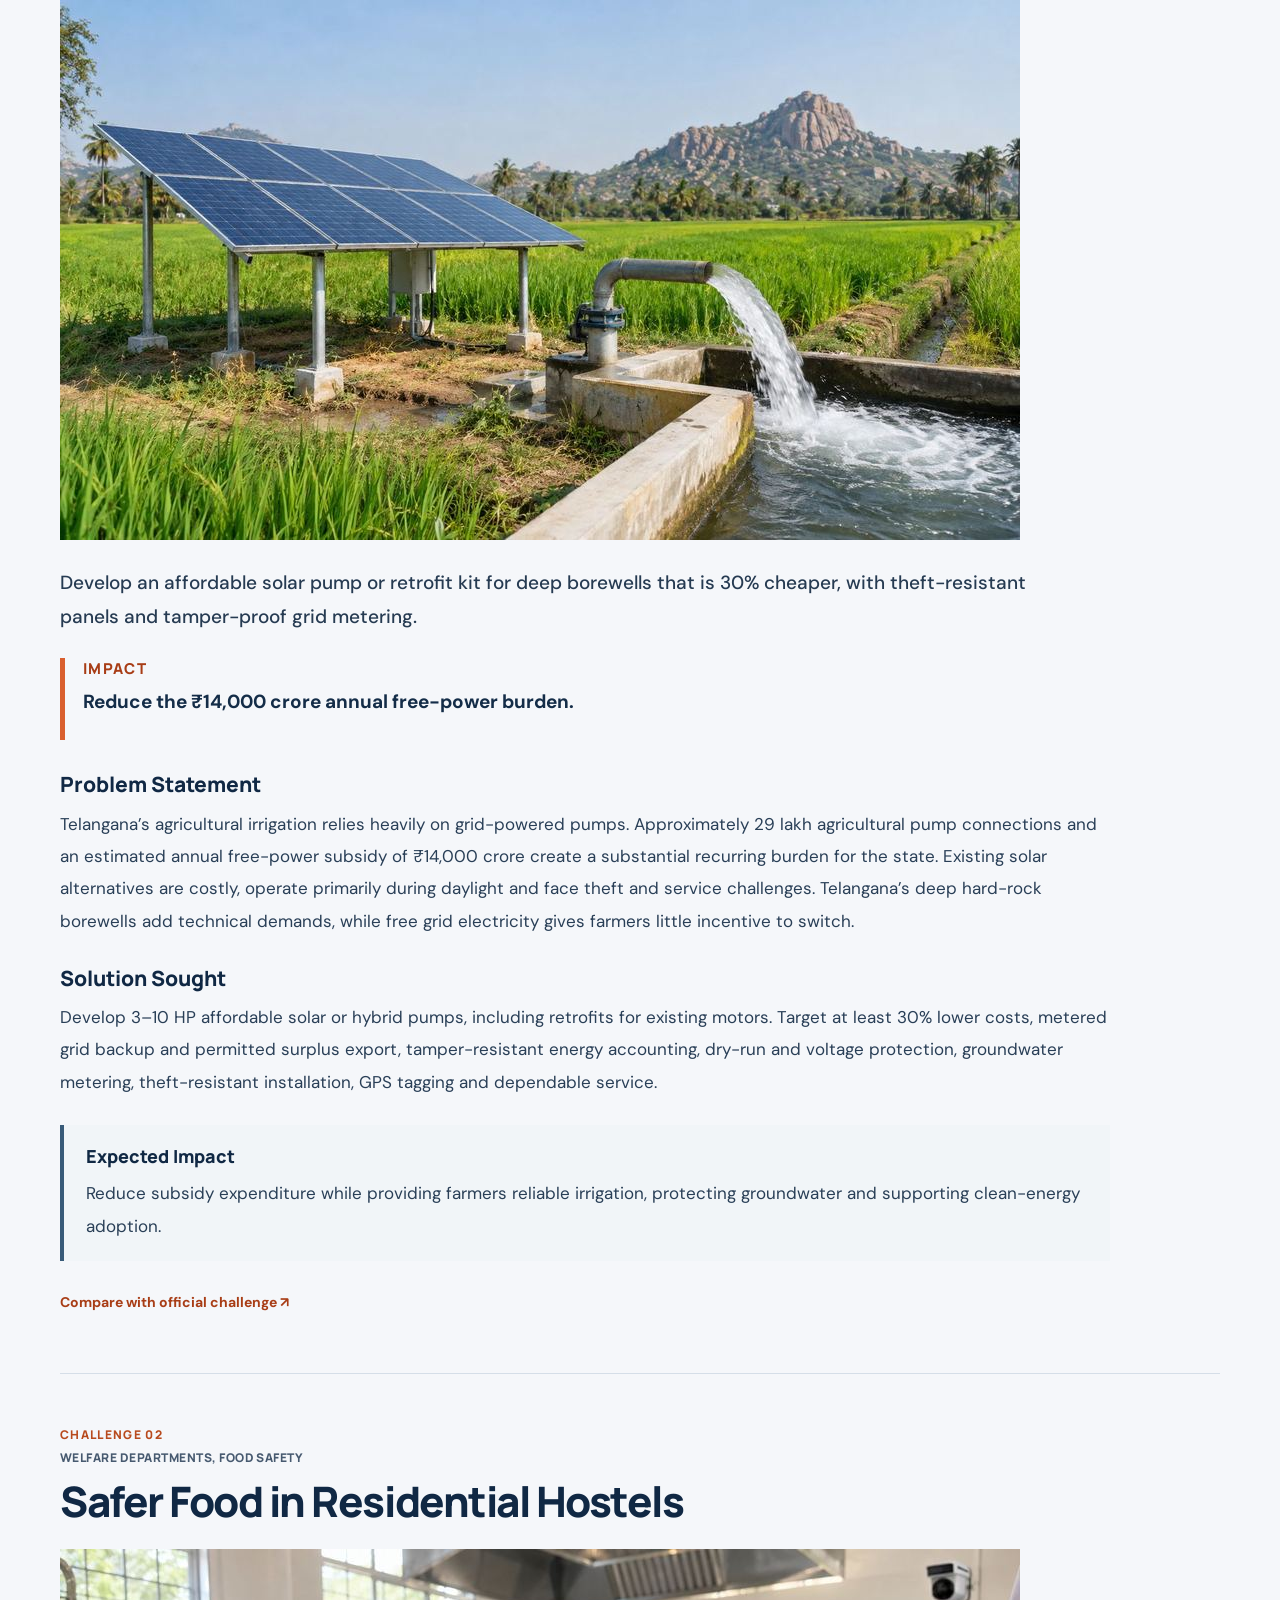
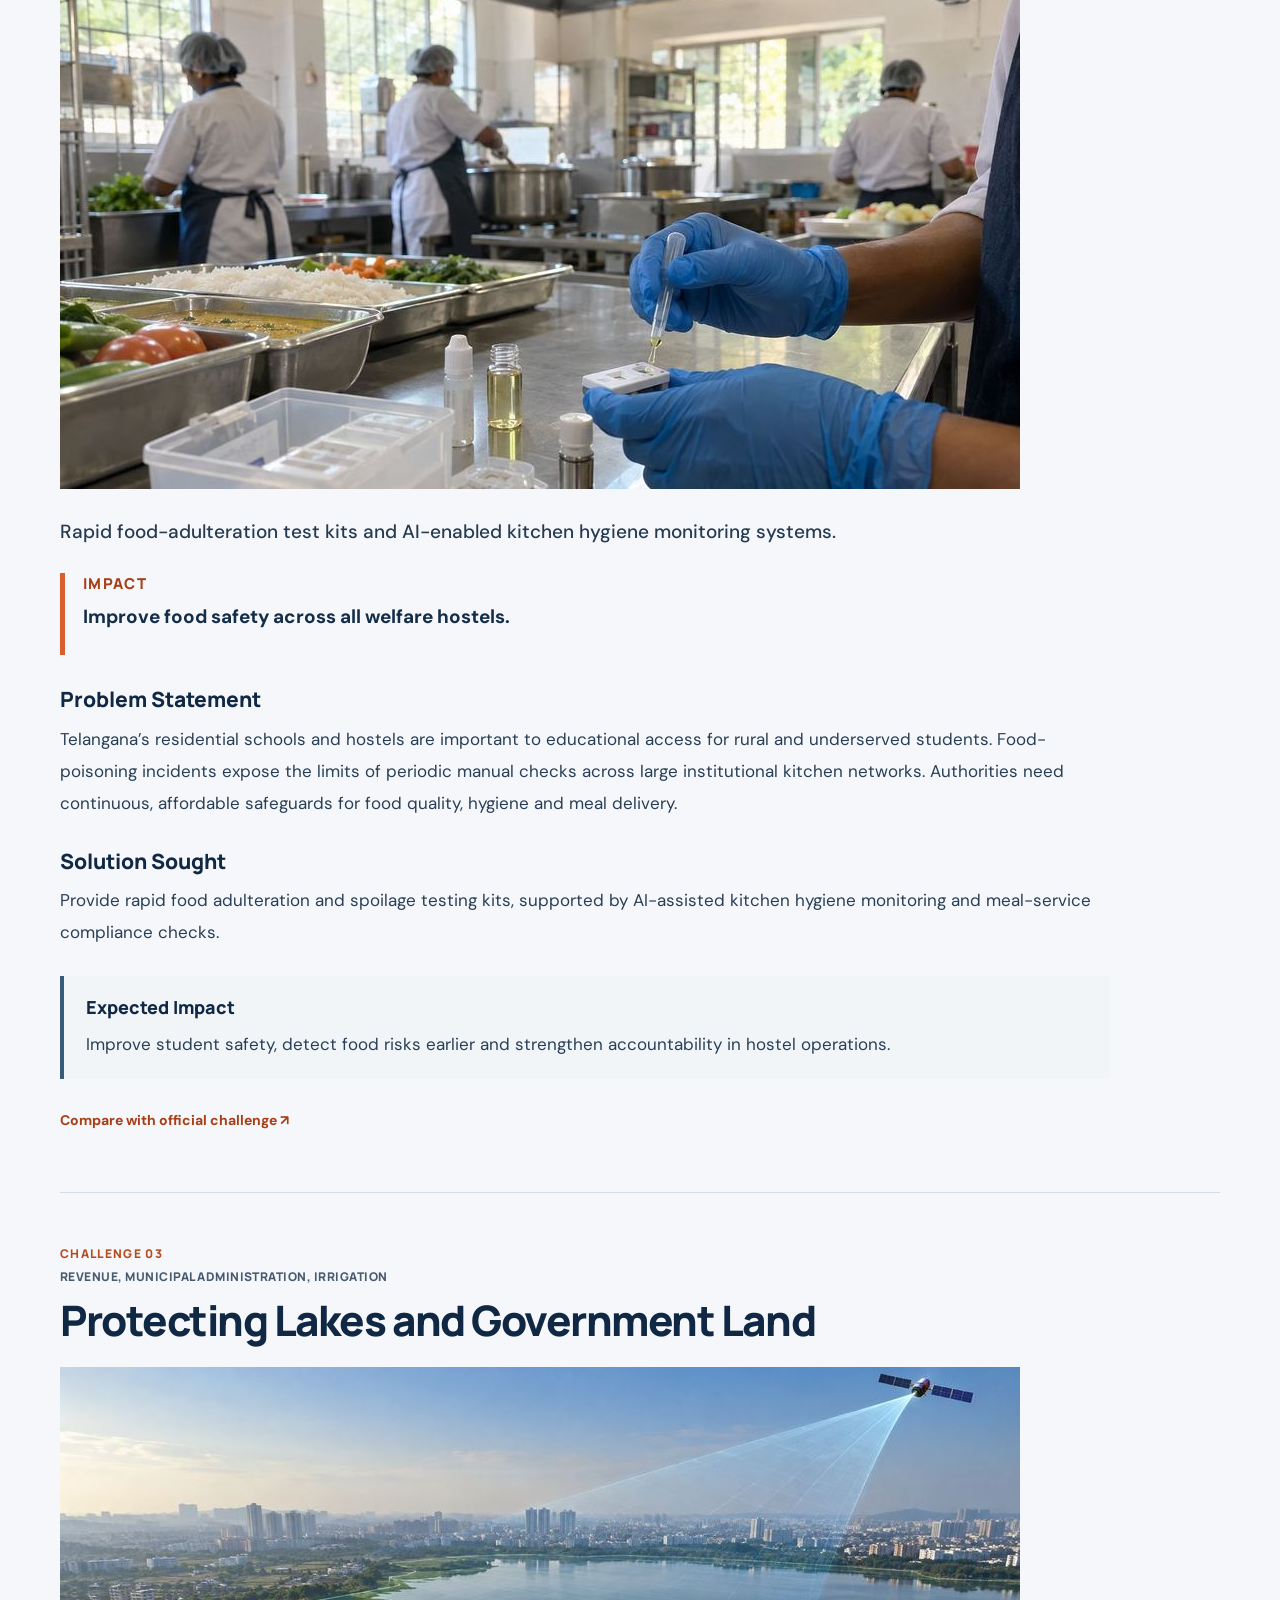
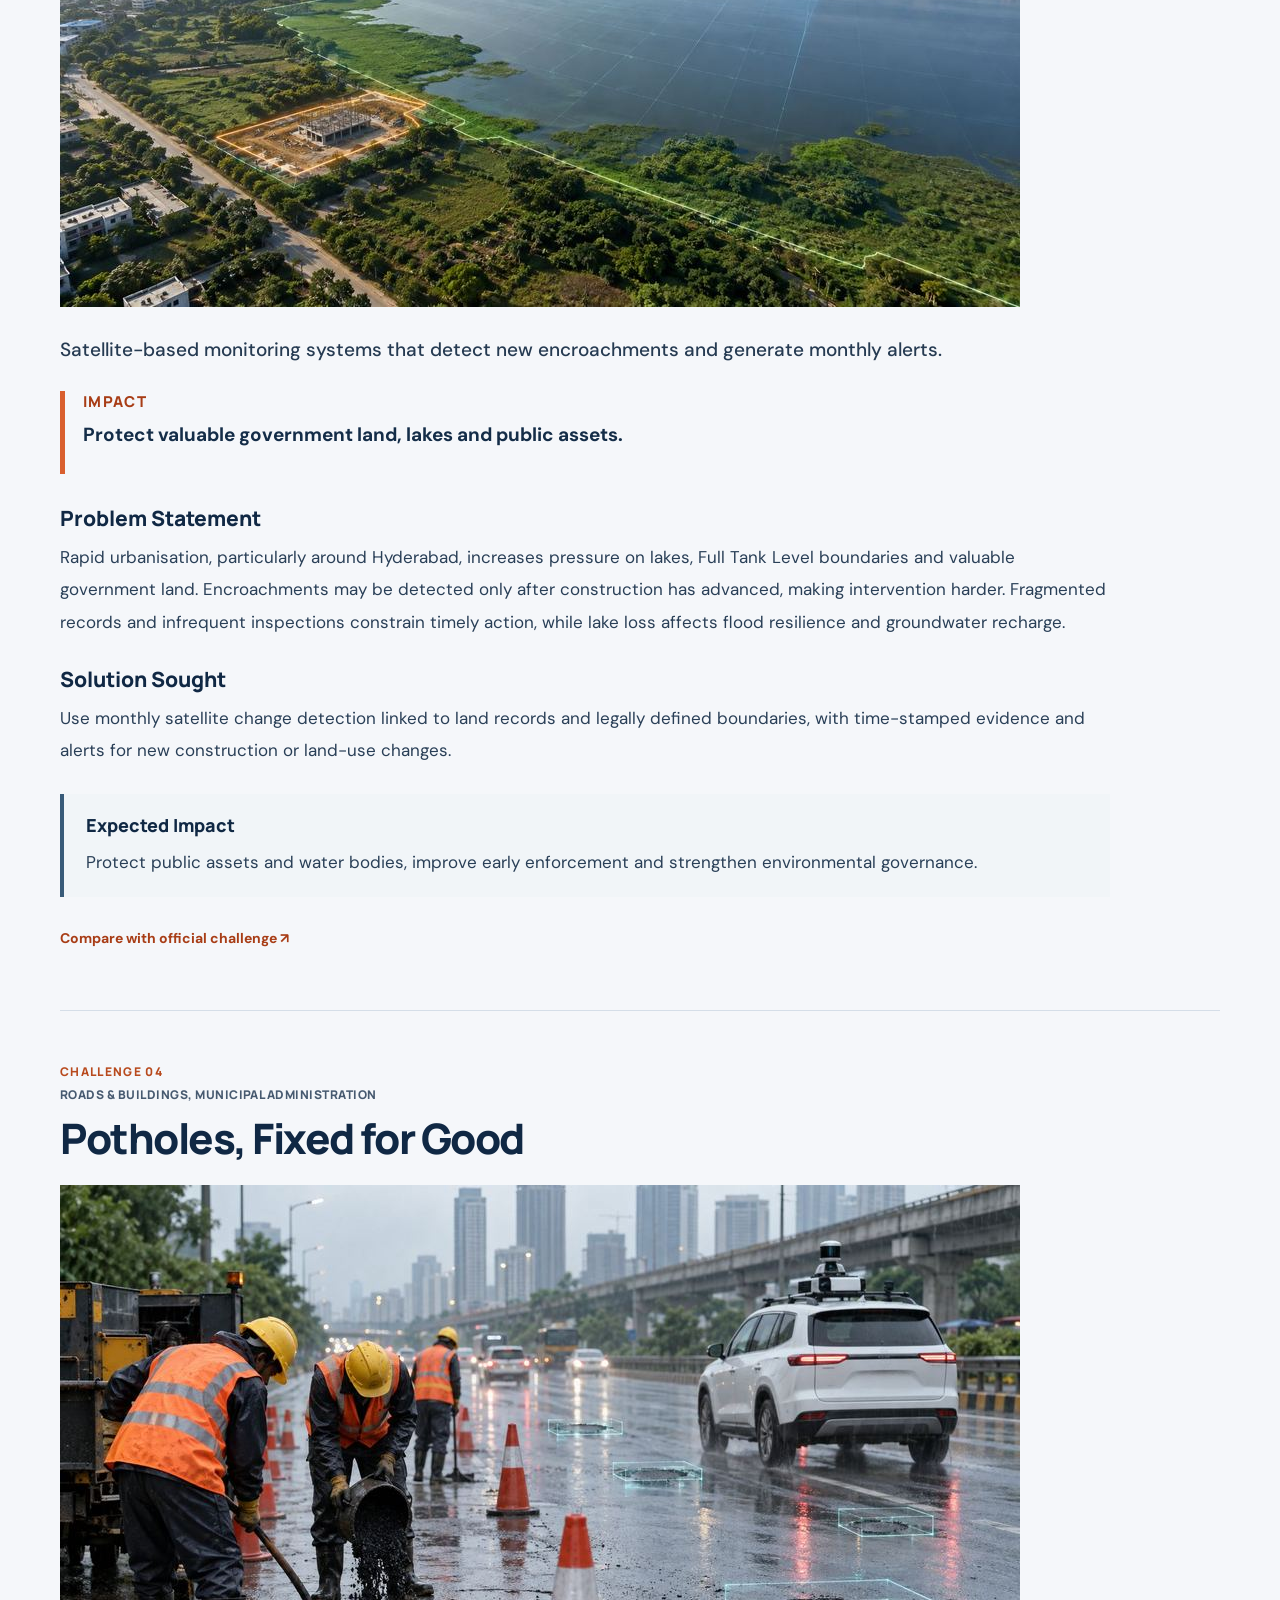
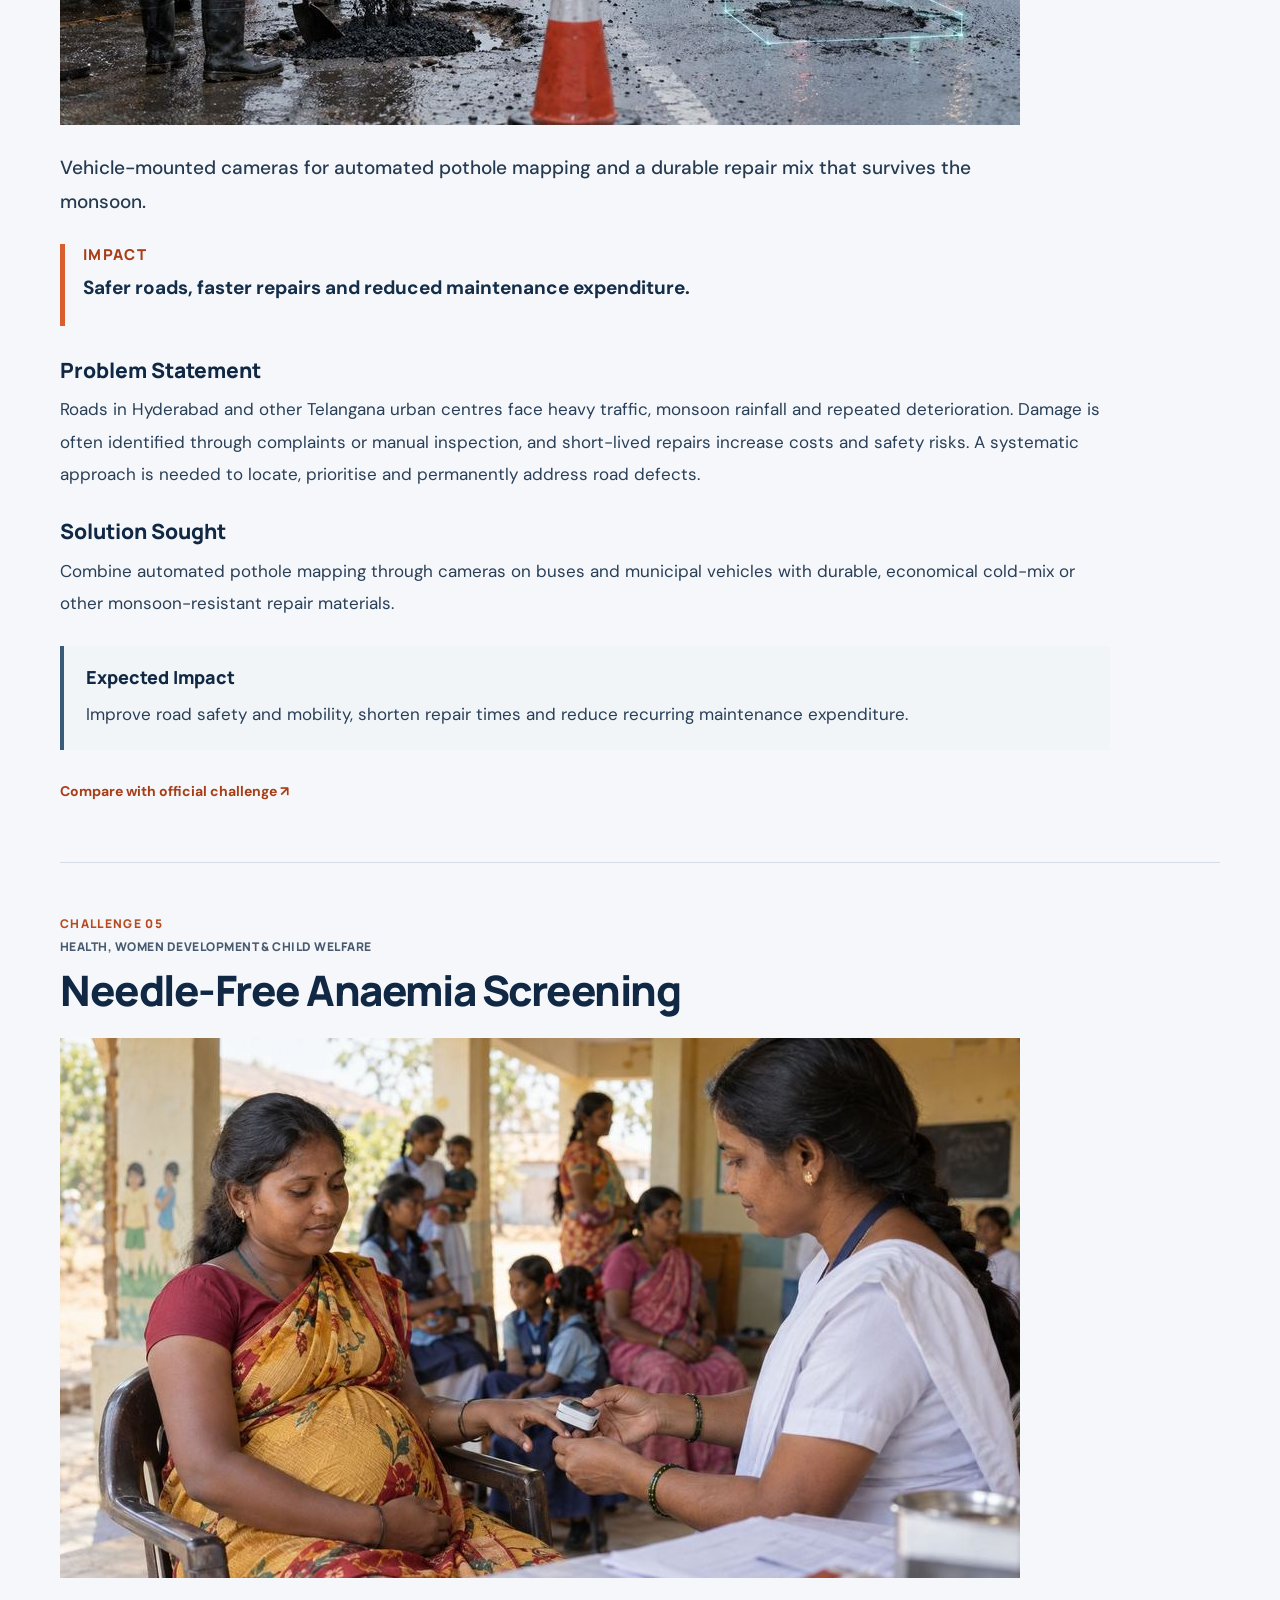
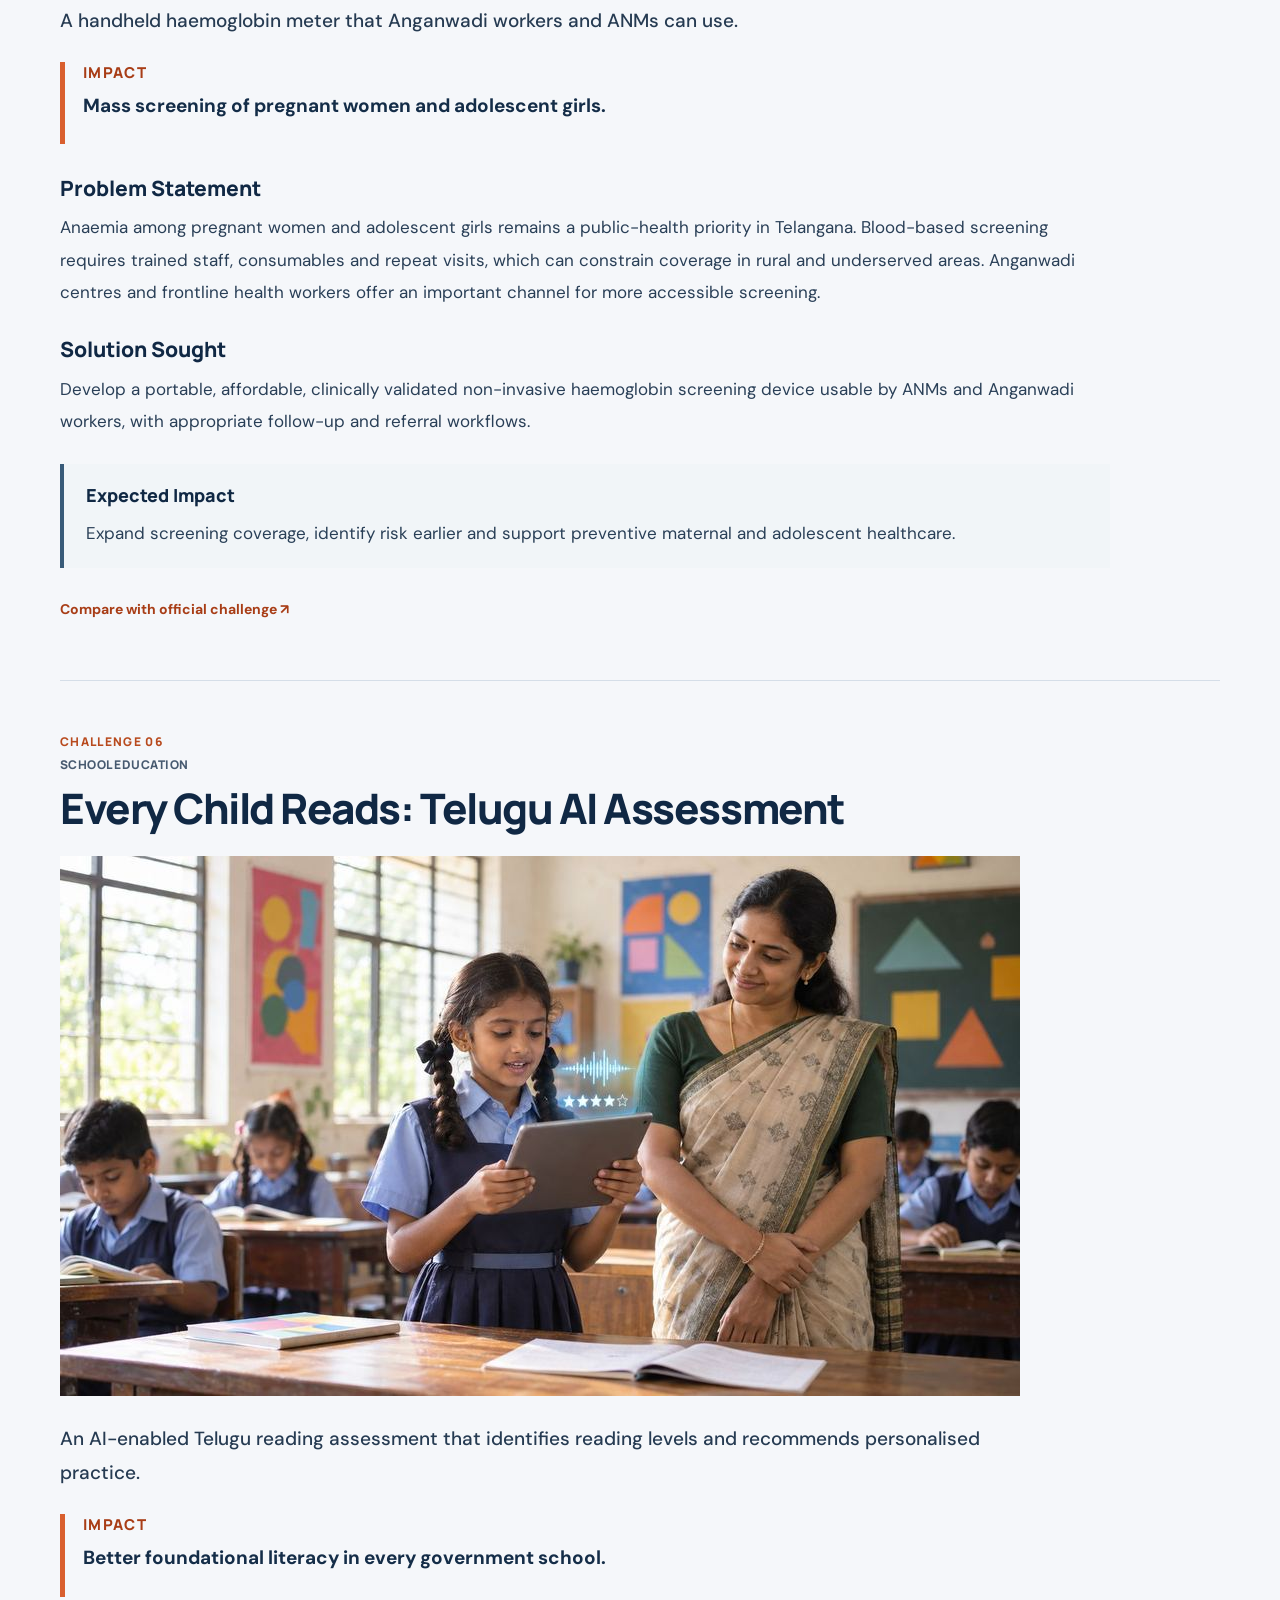
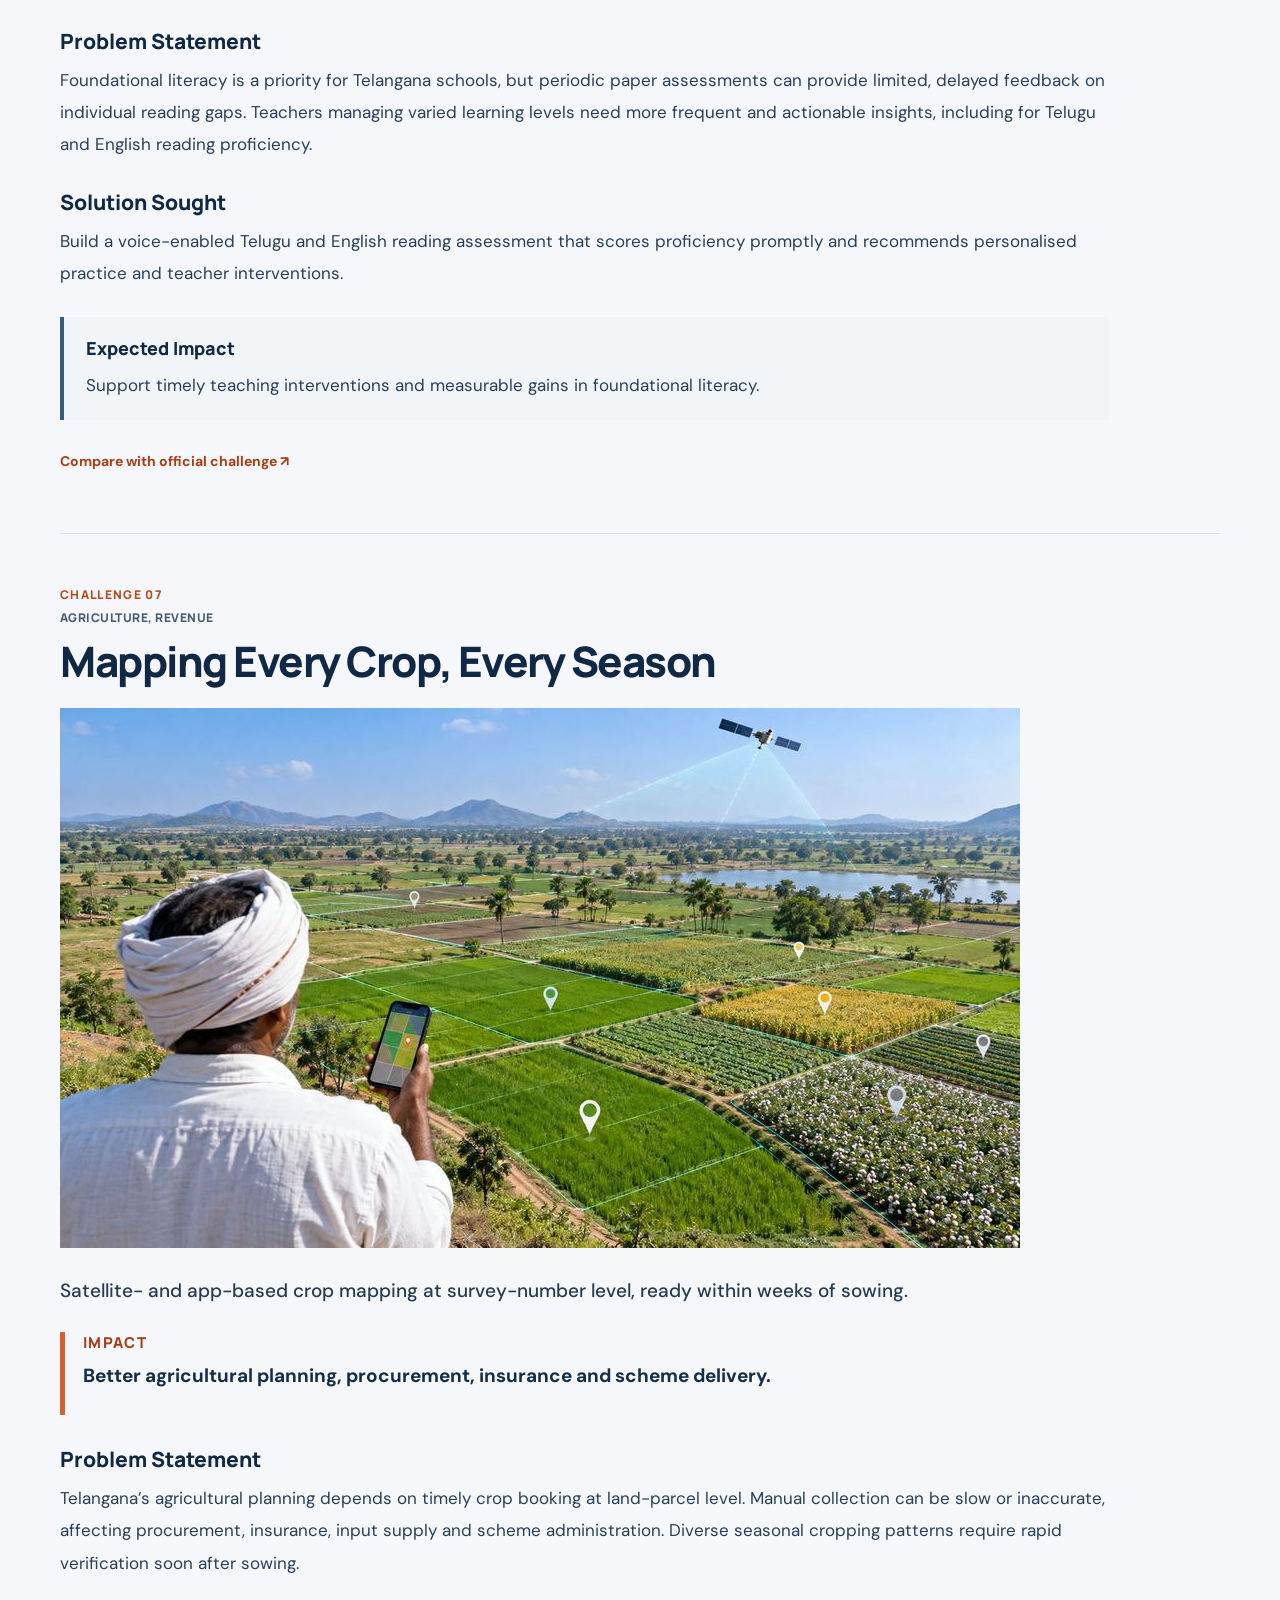
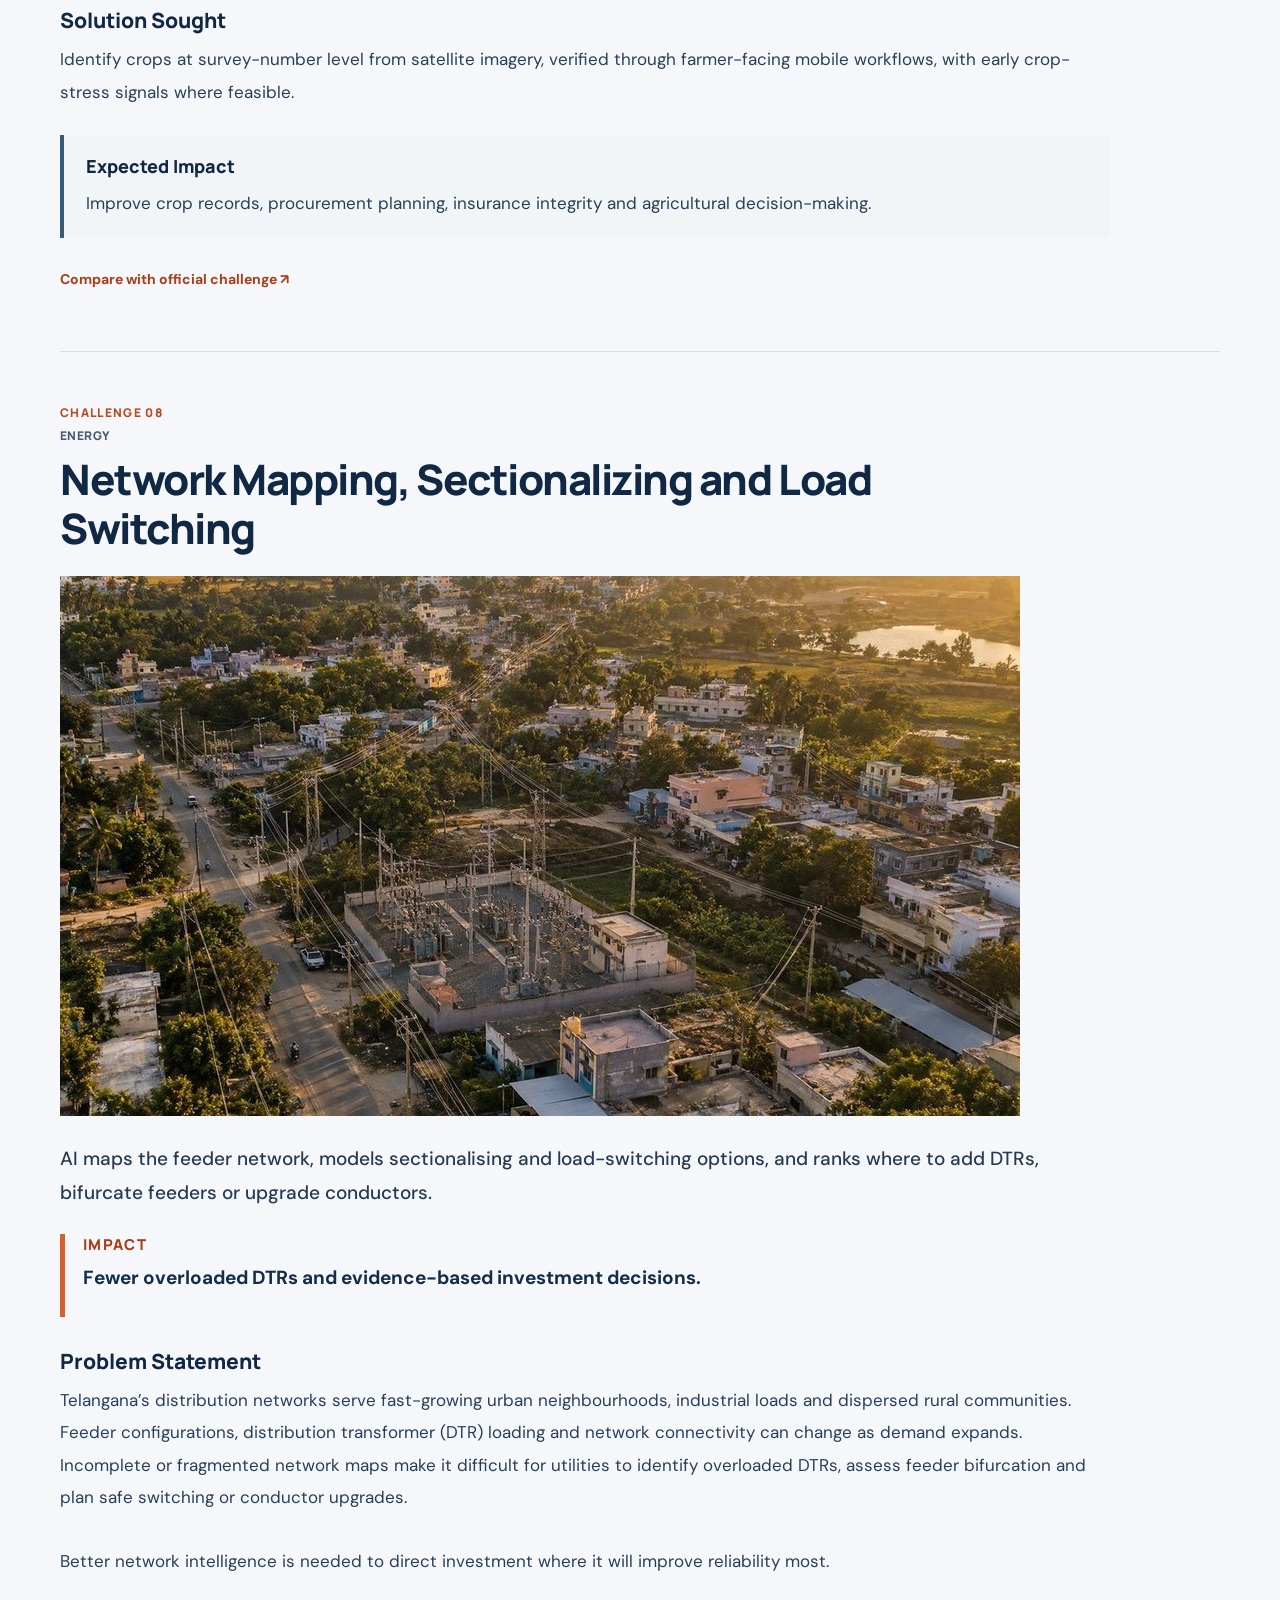
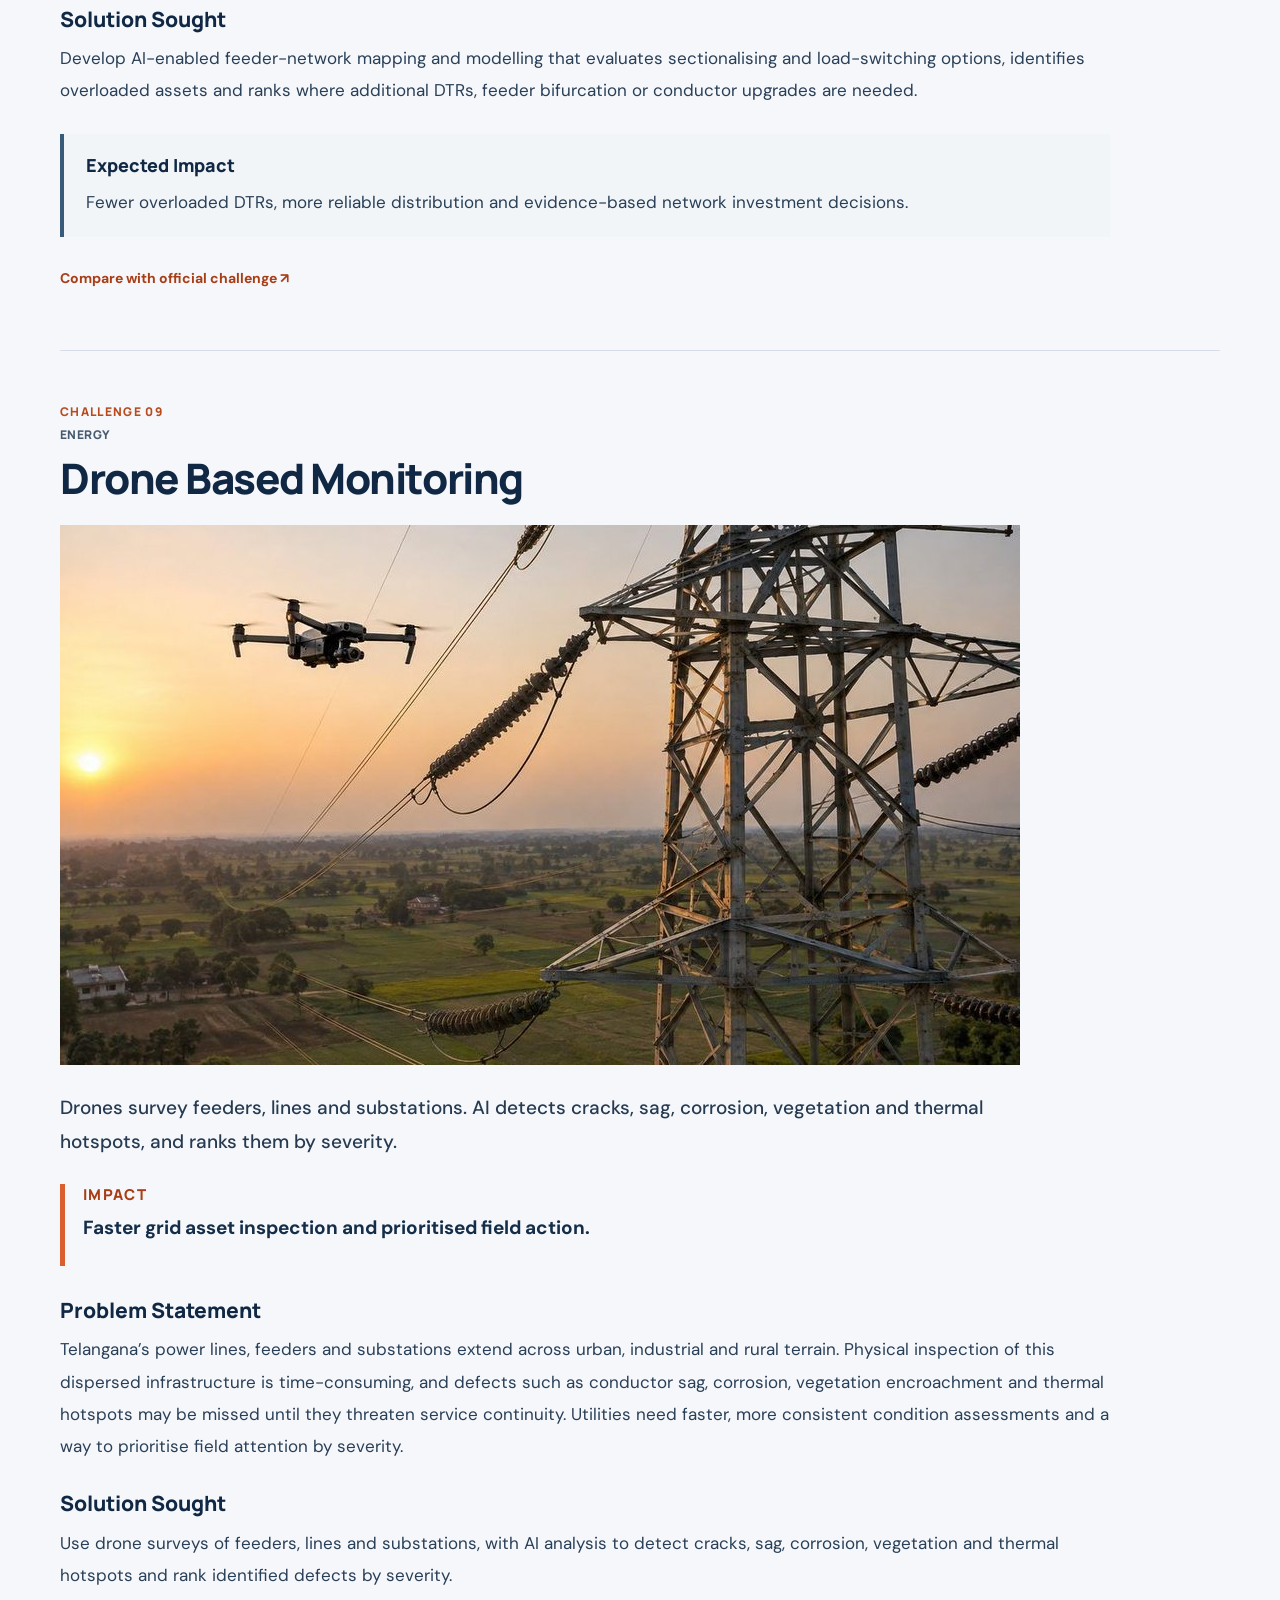
==== commit ce469819: "Refresh plain challenge layout assets" ====
--- a/index.html
+++ b/index.html
@@ -1 +1 @@
-<!doctype html><html lang="en"><head><meta charset="utf-8"><meta name="viewport" content="width=device-width,initial-scale=1"><meta name="description" content="Explore the 18 Telangana Innovation Startup Challenge 2026 challenges."><meta name="theme-color" content="#071b35"><title>TISC Telangana 2026 | Innovation Startup Challenge</title><link rel="stylesheet" href="styles.css?v=heading-image-readable-20261111"><link rel="preconnect" href="https://fonts.googleapis.com"><link rel="preconnect" href="https://fonts.gstatic.com" crossorigin><link href="https://fonts.googleapis.com/css2?family=DM+Sans:wght@400;500;600;700&family=Manrope:wght@400;500;600;700;800&display=swap" rel="stylesheet"></head><body><header class="site-header"><div class="nav-wrap"><a class="brand" href="#home"><span class="brand-mark">T</span><span><b>TISC Telangana</b><small>Innovation Startup Challenge 2026</small></span></a><button class="menu-toggle" aria-label="Toggle menu" aria-expanded="false">☰</button><nav class="main-nav"><a href="#home">Home</a><a href="#about">About</a><a href="#why">Why Participate</a><a href="#who">Who Can Apply</a><a href="#challenges">Challenges</a><a href="#how">How It Works</a><a href="#faqs">FAQs</a></nav><a class="nav-apply" href="https://tisc.telangana.gov.in/" target="_blank" rel="noopener">Apply Now <span>↗</span></a></div></header><main><section class="hero" id="home"><div class="hero-glow"></div><div class="container hero-inner"><div class="eyebrow"><span class="live-dot"></span> CURTAIN RAISER TO INVEST TELANGANA GLOBAL SUMMIT 2026</div><h1>Real Challenges.<br><em>Real Innovation.</em><br>Real Impact.</h1><p class="hero-copy">Telangana is calling on startups, innovators and researchers to solve real-world challenges across government and public services — and compete for opportunities to pilot, deploy and scale.</p><p class="hero-tag">Build for Telangana. Scale to the World.</p><div class="hero-actions"><a class="btn btn-primary" href="#challenges">Explore Challenges <span>↓</span></a><a class="btn btn-outline" href="https://tisc.telangana.gov.in/" target="_blank" rel="noopener">Apply Now ↗</a></div><div class="date-strip"><div><small>LAUNCH DATE</small><b>29 Oct 2026</b></div><div><small>APPLICATION DEADLINE</small><b>20 Nov 2026</b></div><div><small>DEMO DAY · T-HUB</small><b>1 Dec 2026</b></div></div></div><div class="hero-side-note">GOVERNMENT OF TELANGANA <span>✳</span> INNOVATION ECOSYSTEM</div></section><section class="intro section" id="about"><div class="container intro-grid"><div><div class="section-kicker">ABOUT TISC</div><h2>Your Innovation.<br><span>Telangana’s Next Big Solution.</span></h2></div><div class="intro-text"><p>The Telangana Innovation Startup Challenge (TISC) is a flagship initiative of the Government of Telangana that brings together startups, innovators, researchers and government departments to address some of Telangana’s most pressing real-world challenges.</p><p>More than an innovation competition, TISC offers an opportunity to solve meaningful problems, engage directly with government stakeholders, validate solutions in real-world environments and explore pathways to government adoption and commercial deployment.</p><div class="stats"><div><b>18</b><span>Real-world challenges</span></div><div><b>10+</b><span>Departments involved</span></div><div><b>1</b><span>Global stage</span></div></div></div></div><div class="container sector-band"><span>INNOVATION THAT MEETS REAL-WORLD IMPACT ACROSS</span><div class="sector-list"><b>Agriculture</b><b>Energy</b><b>Healthcare</b><b>Education</b><b>Infrastructure</b><b>Governance</b></div></div></section><section class="benefits section" id="why"><div class="container"><div class="section-kicker">WHY PARTICIPATE</div><h2>Build solutions that <span>matter.</span></h2><div class="benefit-grid"><article class="benefit-card"><span>↗</span><h3>Opportunity to win a government contract</h3><p>Compete for pilots, procurement and long-term deployment (subject to evaluation).</p></article><article class="benefit-card"><span>◎</span><h3>Showcase at Invest Telangana Global Summit 2026</h3><p>Present to government leaders, global investors and industry.</p></article><article class="benefit-card"><span>⇄</span><h3>Direct government engagement</h3><p>Work with departments and domain experts.</p></article><article class="benefit-card"><span>◫</span><h3>Pilot and validation opportunities</h3><p>Test solutions in real-world environments.</p></article><article class="benefit-card"><span>✳</span><h3>Access to the innovation ecosystem</h3><p>Mentors, investors, researchers and implementation partners.</p></article></div></div></section><section class="who section" id="who"><div class="container who-grid"><div><div class="section-kicker">WHO CAN PARTICIPATE?</div><h2>Big ideas can come<br><span>from anywhere.</span></h2></div><div class="who-cards"><article><b>01</b><h3>Startups</h3><p>Early-stage, growth-stage and established startups with innovative solutions.</p></article><article><b>02</b><h3>Innovators & Entrepreneurs</h3><p>Individuals and teams with breakthrough ideas or working prototypes.</p></article><article><b>03</b><h3>Students & Researchers</h3><p>University teams, research scholars and academic innovators.</p></article></div></div></section><section class="challenges-section section" id="challenges"><div class="container"><div class="challenge-heading"><div><div class="section-kicker">THE CHALLENGES</div><h2>18 Real-World Challenges.<br><span>One Opportunity to Create Impact.</span></h2><p>Explore priority challenges identified across critical sectors. Each challenge is built around a tangible problem, a potential solution and measurable public impact.</p></div><a class="btn btn-dark" href="https://tisc.telangana.gov.in/" target="_blank" rel="noopener">Apply for a challenge ↗</a></div><div class="challenge-tools"><label class="search-box"><span>⌕</span><input id="challengeSearch" type="search" placeholder="Search challenges, departments or keywords…" aria-label="Search challenges"></label><div class="filters" id="filters"><button class="filter active" data-filter="all">All <span>18</span></button><button class="filter" data-filter="energy">Energy</button><button class="filter" data-filter="agriculture">Agriculture</button><button class="filter" data-filter="health">Healthcare</button><button class="filter" data-filter="education">Education</button><button class="filter" data-filter="infrastructure">Infrastructure</button><button class="filter" data-filter="governance">Governance</button></div><div class="result-count" id="resultCount">Showing 18 challenges</div></div><div class="challenge-grid" id="challengeGrid"></div></div></section><section class="how section" id="how"><div class="container"><div class="section-kicker">HOW IT WORKS</div><h2>From idea <span>to deployment.</span></h2><div class="steps"><article><b>01</b><h3>Explore and apply</h3><p>Choose your challenge and submit your solution by 20 Nov 2026.</p></article><article><b>02</b><h3>Evaluation and shortlisting</h3><p>Based on feasibility, innovation, affordability, scalability and public impact.</p></article><article><b>03</b><h3>Pitch to the departments</h3><p>Shortlisted teams demonstrate their solutions to the departments at Demo Day on 1 Dec 2026, T-Hub campus, Hyderabad.</p></article><article><b>04</b><h3>Startup Showcase</h3><p>Selected startups showcase their solutions from 7 to 9 Dec 2026, a curtain raiser to Invest Telangana Global Summit 2026.</p></article><article><b>05</b><h3>Pilot, deploy and scale</h3><p>Opportunity to pilot and potential government procurement.</p></article></div><div class="key-dates"><div><div class="section-kicker">KEY DATES</div><h3>Mark your calendar.</h3></div><div><b>29 October 2026</b><span>Live Challenge Launch</span></div><div><b>20 November 2026</b><span>Applications Close</span></div><div><b>1 December 2026</b><span>Demo Day · T-Hub campus, Hyderabad</span></div><div><b>7 – 9 December 2026</b><span>Startup Showcase for selected startups</span></div></div></div></section><section class="faq section" id="faqs"><div class="container faq-grid"><div><div class="section-kicker">FAQs</div><h2>Questions,<br><span>answered.</span></h2><p>Everything you need to know before you apply. Exact requirements for each challenge are subject to departmental confirmation.</p></div><div class="faq-list"><details><summary>Who can apply to TISC?</summary><p>Startups at any stage, individual innovators and entrepreneurs, and student and university research teams.</p></details><details><summary>What is the last date to apply?</summary><p>Applications open on 29 October 2026 and close on 20 November 2026. Demo Day is on 1 December 2026 at the T-Hub campus, Hyderabad, and selected startups take part in the Startup Showcase from 7 to 9 December 2026.</p></details><details><summary>How will solutions be evaluated?</summary><p>Shortlisting is based on feasibility, innovation, affordability, scalability and public impact.</p></details><details><summary>Will I get to present at the Global Summit?</summary><p>Selected teams may present their solutions at the Invest Telangana Global Summit 2026 to government leaders, global investors and industry.</p></details><details><summary>Can I apply for multiple use cases or target sectors?</summary><p>No, you can only apply for 1 use case/sector at a time per registration. Choose the primary sector that best aligns with your core innovation.</p></details><details><summary>I am not from Hyderabad or Telangana. Can I still apply?</summary><p>Yes, applicants from all across India and global hubs are welcome to apply.</p></details><details><summary>Will the selection process be conducted online or offline?</summary><p>The 1st level screening and initial evaluation will be held online. Only shortlisted candidates will be required to attend the final pitch round and Demo Day offline at the T-Hub campus, Hyderabad.</p></details><details><summary>Can both software (AI/IT) and hardware (non-IT) innovations apply?</summary><p>Yes. TISC supports cross-sector innovation spanning pure software/AI solutions, hybrid IoT models, and non-IT hardware/materials science innovations.</p></details><details><summary>What parameters will the screening panel use to evaluate applications?</summary><p>Submissions will be assessed based on problem relevance, innovation uniqueness, Technology Readiness Level, team capability, and potential impact on public/industrial sectors.</p></details><details><summary>Does selection guarantee a government contract, PoC, purchase order or funding?</summary><p>No. Selection does not guarantee a government contract, Proof of Concept (PoC), Purchase Order (PO) or funding. Solutions may be considered by the relevant Government of Telangana departments for further evaluation. Any subsequent engagement would be subject to departmental requirements, applicable processes and approvals.</p></details></div></div></section><section class="closing"><div class="container closing-inner"><div class="section-kicker">YOUR IDEA. TELANGANA’S IMPACT.</div><h2>The next big solution<br>could be <em>yours.</em></h2><p>Solve a real challenge. Build something that matters. Get the opportunity to showcase your innovation on a global stage and compete for government adoption.</p><a class="btn btn-primary" href="https://tisc.telangana.gov.in/" target="_blank" rel="noopener">Apply Now ↗</a></div></section></main><footer class="footer"><div class="container footer-top"><div class="brand"><span class="brand-mark">T</span><span><b>TISC Telangana</b><small>A flagship initiative of the Government of Telangana</small></span></div><div><b>EXPLORE</b><a href="#about">About TISC</a><a href="#challenges">The Challenges</a><a href="#how">How It Works</a><a href="#faqs">FAQs</a></div><div><b>KEY DATES</b><span>Launch — 29 Oct 2026</span><span>Applications close — 20 Nov 2026</span><span>Demo Day — 1 Dec 2026, T-Hub, Hyderabad</span><span>Startup Showcase — 7–9 Dec 2026</span></div><div><b>CONTACT</b><a href="mailto:tisc@telangana.gov.in">tisc@telangana.gov.in</a><a href="https://tisc.telangana.gov.in/" target="_blank" rel="noopener">Official TISC website ↗</a></div></div><div class="container footer-bottom"><span>© 2026 TISC Telangana · Challenge information reproduced from the official website.</span><a href="#home">Back to top ↑</a></div></footer><script src="challenges.js?v=expanded-panels-20261111"></script><script src="script.js?v=heading-image-readable-20261111"></script></body></html>+<!doctype html><html lang="en"><head><meta charset="utf-8"><meta name="viewport" content="width=device-width,initial-scale=1"><meta name="description" content="Explore the 18 Telangana Innovation Startup Challenge 2026 challenges."><meta name="theme-color" content="#071b35"><title>TISC Telangana 2026 | Innovation Startup Challenge</title><link rel="stylesheet" href="styles.css?v=plain-editorial-20261111"><link rel="preconnect" href="https://fonts.googleapis.com"><link rel="preconnect" href="https://fonts.gstatic.com" crossorigin><link href="https://fonts.googleapis.com/css2?family=DM+Sans:wght@400;500;600;700&family=Manrope:wght@400;500;600;700;800&display=swap" rel="stylesheet"></head><body><header class="site-header"><div class="nav-wrap"><a class="brand" href="#home"><span class="brand-mark">T</span><span><b>TISC Telangana</b><small>Innovation Startup Challenge 2026</small></span></a><button class="menu-toggle" aria-label="Toggle menu" aria-expanded="false">☰</button><nav class="main-nav"><a href="#home">Home</a><a href="#about">About</a><a href="#why">Why Participate</a><a href="#who">Who Can Apply</a><a href="#challenges">Challenges</a><a href="#how">How It Works</a><a href="#faqs">FAQs</a></nav><a class="nav-apply" href="https://tisc.telangana.gov.in/" target="_blank" rel="noopener">Apply Now <span>↗</span></a></div></header><main><section class="hero" id="home"><div class="hero-glow"></div><div class="container hero-inner"><div class="eyebrow"><span class="live-dot"></span> CURTAIN RAISER TO INVEST TELANGANA GLOBAL SUMMIT 2026</div><h1>Real Challenges.<br><em>Real Innovation.</em><br>Real Impact.</h1><p class="hero-copy">Telangana is calling on startups, innovators and researchers to solve real-world challenges across government and public services — and compete for opportunities to pilot, deploy and scale.</p><p class="hero-tag">Build for Telangana. Scale to the World.</p><div class="hero-actions"><a class="btn btn-primary" href="#challenges">Explore Challenges <span>↓</span></a><a class="btn btn-outline" href="https://tisc.telangana.gov.in/" target="_blank" rel="noopener">Apply Now ↗</a></div><div class="date-strip"><div><small>LAUNCH DATE</small><b>29 Oct 2026</b></div><div><small>APPLICATION DEADLINE</small><b>20 Nov 2026</b></div><div><small>DEMO DAY · T-HUB</small><b>1 Dec 2026</b></div></div></div><div class="hero-side-note">GOVERNMENT OF TELANGANA <span>✳</span> INNOVATION ECOSYSTEM</div></section><section class="intro section" id="about"><div class="container intro-grid"><div><div class="section-kicker">ABOUT TISC</div><h2>Your Innovation.<br><span>Telangana’s Next Big Solution.</span></h2></div><div class="intro-text"><p>The Telangana Innovation Startup Challenge (TISC) is a flagship initiative of the Government of Telangana that brings together startups, innovators, researchers and government departments to address some of Telangana’s most pressing real-world challenges.</p><p>More than an innovation competition, TISC offers an opportunity to solve meaningful problems, engage directly with government stakeholders, validate solutions in real-world environments and explore pathways to government adoption and commercial deployment.</p><div class="stats"><div><b>18</b><span>Real-world challenges</span></div><div><b>10+</b><span>Departments involved</span></div><div><b>1</b><span>Global stage</span></div></div></div></div><div class="container sector-band"><span>INNOVATION THAT MEETS REAL-WORLD IMPACT ACROSS</span><div class="sector-list"><b>Agriculture</b><b>Energy</b><b>Healthcare</b><b>Education</b><b>Infrastructure</b><b>Governance</b></div></div></section><section class="benefits section" id="why"><div class="container"><div class="section-kicker">WHY PARTICIPATE</div><h2>Build solutions that <span>matter.</span></h2><div class="benefit-grid"><article class="benefit-card"><span>↗</span><h3>Opportunity to win a government contract</h3><p>Compete for pilots, procurement and long-term deployment (subject to evaluation).</p></article><article class="benefit-card"><span>◎</span><h3>Showcase at Invest Telangana Global Summit 2026</h3><p>Present to government leaders, global investors and industry.</p></article><article class="benefit-card"><span>⇄</span><h3>Direct government engagement</h3><p>Work with departments and domain experts.</p></article><article class="benefit-card"><span>◫</span><h3>Pilot and validation opportunities</h3><p>Test solutions in real-world environments.</p></article><article class="benefit-card"><span>✳</span><h3>Access to the innovation ecosystem</h3><p>Mentors, investors, researchers and implementation partners.</p></article></div></div></section><section class="who section" id="who"><div class="container who-grid"><div><div class="section-kicker">WHO CAN PARTICIPATE?</div><h2>Big ideas can come<br><span>from anywhere.</span></h2></div><div class="who-cards"><article><b>01</b><h3>Startups</h3><p>Early-stage, growth-stage and established startups with innovative solutions.</p></article><article><b>02</b><h3>Innovators & Entrepreneurs</h3><p>Individuals and teams with breakthrough ideas or working prototypes.</p></article><article><b>03</b><h3>Students & Researchers</h3><p>University teams, research scholars and academic innovators.</p></article></div></div></section><section class="challenges-section section" id="challenges"><div class="container"><div class="challenge-heading"><div><div class="section-kicker">THE CHALLENGES</div><h2>18 Real-World Challenges.<br><span>One Opportunity to Create Impact.</span></h2><p>Explore priority challenges identified across critical sectors. Each challenge is built around a tangible problem, a potential solution and measurable public impact.</p></div><a class="btn btn-dark" href="https://tisc.telangana.gov.in/" target="_blank" rel="noopener">Apply for a challenge ↗</a></div><div class="challenge-tools"><label class="search-box"><span>⌕</span><input id="challengeSearch" type="search" placeholder="Search challenges, departments or keywords…" aria-label="Search challenges"></label><div class="filters" id="filters"><button class="filter active" data-filter="all">All <span>18</span></button><button class="filter" data-filter="energy">Energy</button><button class="filter" data-filter="agriculture">Agriculture</button><button class="filter" data-filter="health">Healthcare</button><button class="filter" data-filter="education">Education</button><button class="filter" data-filter="infrastructure">Infrastructure</button><button class="filter" data-filter="governance">Governance</button></div><div class="result-count" id="resultCount">Showing 18 challenges</div></div><div class="challenge-grid" id="challengeGrid"></div></div></section><section class="how section" id="how"><div class="container"><div class="section-kicker">HOW IT WORKS</div><h2>From idea <span>to deployment.</span></h2><div class="steps"><article><b>01</b><h3>Explore and apply</h3><p>Choose your challenge and submit your solution by 20 Nov 2026.</p></article><article><b>02</b><h3>Evaluation and shortlisting</h3><p>Based on feasibility, innovation, affordability, scalability and public impact.</p></article><article><b>03</b><h3>Pitch to the departments</h3><p>Shortlisted teams demonstrate their solutions to the departments at Demo Day on 1 Dec 2026, T-Hub campus, Hyderabad.</p></article><article><b>04</b><h3>Startup Showcase</h3><p>Selected startups showcase their solutions from 7 to 9 Dec 2026, a curtain raiser to Invest Telangana Global Summit 2026.</p></article><article><b>05</b><h3>Pilot, deploy and scale</h3><p>Opportunity to pilot and potential government procurement.</p></article></div><div class="key-dates"><div><div class="section-kicker">KEY DATES</div><h3>Mark your calendar.</h3></div><div><b>29 October 2026</b><span>Live Challenge Launch</span></div><div><b>20 November 2026</b><span>Applications Close</span></div><div><b>1 December 2026</b><span>Demo Day · T-Hub campus, Hyderabad</span></div><div><b>7 – 9 December 2026</b><span>Startup Showcase for selected startups</span></div></div></div></section><section class="faq section" id="faqs"><div class="container faq-grid"><div><div class="section-kicker">FAQs</div><h2>Questions,<br><span>answered.</span></h2><p>Everything you need to know before you apply. Exact requirements for each challenge are subject to departmental confirmation.</p></div><div class="faq-list"><details><summary>Who can apply to TISC?</summary><p>Startups at any stage, individual innovators and entrepreneurs, and student and university research teams.</p></details><details><summary>What is the last date to apply?</summary><p>Applications open on 29 October 2026 and close on 20 November 2026. Demo Day is on 1 December 2026 at the T-Hub campus, Hyderabad, and selected startups take part in the Startup Showcase from 7 to 9 December 2026.</p></details><details><summary>How will solutions be evaluated?</summary><p>Shortlisting is based on feasibility, innovation, affordability, scalability and public impact.</p></details><details><summary>Will I get to present at the Global Summit?</summary><p>Selected teams may present their solutions at the Invest Telangana Global Summit 2026 to government leaders, global investors and industry.</p></details><details><summary>Can I apply for multiple use cases or target sectors?</summary><p>No, you can only apply for 1 use case/sector at a time per registration. Choose the primary sector that best aligns with your core innovation.</p></details><details><summary>I am not from Hyderabad or Telangana. Can I still apply?</summary><p>Yes, applicants from all across India and global hubs are welcome to apply.</p></details><details><summary>Will the selection process be conducted online or offline?</summary><p>The 1st level screening and initial evaluation will be held online. Only shortlisted candidates will be required to attend the final pitch round and Demo Day offline at the T-Hub campus, Hyderabad.</p></details><details><summary>Can both software (AI/IT) and hardware (non-IT) innovations apply?</summary><p>Yes. TISC supports cross-sector innovation spanning pure software/AI solutions, hybrid IoT models, and non-IT hardware/materials science innovations.</p></details><details><summary>What parameters will the screening panel use to evaluate applications?</summary><p>Submissions will be assessed based on problem relevance, innovation uniqueness, Technology Readiness Level, team capability, and potential impact on public/industrial sectors.</p></details><details><summary>Does selection guarantee a government contract, PoC, purchase order or funding?</summary><p>No. Selection does not guarantee a government contract, Proof of Concept (PoC), Purchase Order (PO) or funding. Solutions may be considered by the relevant Government of Telangana departments for further evaluation. Any subsequent engagement would be subject to departmental requirements, applicable processes and approvals.</p></details></div></div></section><section class="closing"><div class="container closing-inner"><div class="section-kicker">YOUR IDEA. TELANGANA’S IMPACT.</div><h2>The next big solution<br>could be <em>yours.</em></h2><p>Solve a real challenge. Build something that matters. Get the opportunity to showcase your innovation on a global stage and compete for government adoption.</p><a class="btn btn-primary" href="https://tisc.telangana.gov.in/" target="_blank" rel="noopener">Apply Now ↗</a></div></section></main><footer class="footer"><div class="container footer-top"><div class="brand"><span class="brand-mark">T</span><span><b>TISC Telangana</b><small>A flagship initiative of the Government of Telangana</small></span></div><div><b>EXPLORE</b><a href="#about">About TISC</a><a href="#challenges">The Challenges</a><a href="#how">How It Works</a><a href="#faqs">FAQs</a></div><div><b>KEY DATES</b><span>Launch — 29 Oct 2026</span><span>Applications close — 20 Nov 2026</span><span>Demo Day — 1 Dec 2026, T-Hub, Hyderabad</span><span>Startup Showcase — 7–9 Dec 2026</span></div><div><b>CONTACT</b><a href="mailto:tisc@telangana.gov.in">tisc@telangana.gov.in</a><a href="https://tisc.telangana.gov.in/" target="_blank" rel="noopener">Official TISC website ↗</a></div></div><div class="container footer-bottom"><span>© 2026 TISC Telangana · Challenge information reproduced from the official website.</span><a href="#home">Back to top ↑</a></div></footer><script src="challenges.js?v=expanded-panels-20261111"></script><script src="script.js?v=plain-editorial-20261111"></script></body></html>
--- a/styles.css
+++ b/styles.css
@@ -59,3 +59,35 @@
 .challenge-full-details p{font-size:17px!important;line-height:1.9!important;color:#263b52!important}
 .challenge-official-link{font-size:14px;color:#b7471d}
 @media(max-width:600px){.challenge-full-body{padding:24px 20px 28px}.challenge-full-body h3{font-size:26px}.challenge-full-image{height:210px;margin-bottom:20px}.challenge-full-summary{font-size:16px!important;line-height:1.75!important}.challenge-full-details h4{font-size:18px}.challenge-full-details p{font-size:15px!important;line-height:1.8!important}.challenge-full-impact p{font-size:15px!important}}
+
+/* Plain editorial challenge layout — deliberately no cards, panels or image crops. */
+.challenge-grid{display:block!important}
+.challenge-plain{display:block!important;background:transparent!important;border:0!important;border-radius:0!important;box-shadow:none!important;overflow:visible!important;margin:0!important;padding:52px 0 58px!important;border-bottom:1px solid #d5dee8!important}
+.challenge-plain:first-child{border-top:1px solid #d5dee8!important}
+.challenge-plain-kicker{font:800 12px/1.5 Manrope,sans-serif;letter-spacing:.11em;text-transform:uppercase;color:#b84a1d;margin-bottom:10px}
+.challenge-plain-kicker span{display:block;margin-top:5px;color:#475a70;letter-spacing:.04em;font-size:12px}
+.challenge-plain h3{font:800 clamp(29px,3.4vw,42px)/1.18 Manrope,sans-serif!important;color:#102844!important;letter-spacing:-.035em;margin:0 0 22px!important;max-width:980px}
+.challenge-plain-figure{margin:0 0 26px!important;padding:0!important;width:100%;max-width:100%;background:transparent!important;overflow:visible!important}
+.challenge-plain-figure img{display:block;width:auto!important;max-width:100%!important;height:auto!important;max-height:none!important;object-fit:contain!important;object-position:left center!important;border-radius:0!important;margin:0!important}
+.challenge-plain-figure.image-unavailable{display:none!important}
+.challenge-plain-summary{font:500 19px/1.8 'DM Sans',sans-serif!important;color:#263b52!important;max-width:1000px;margin:0 0 24px!important}
+.challenge-plain-impact{margin:0 0 30px!important;padding:0 0 22px 18px!important;border:0!important;border-left:5px solid #d95f2e!important;border-radius:0!important;background:transparent!important;display:block!important}
+.challenge-plain-impact h4{font:800 15px/1.4 Manrope,sans-serif!important;letter-spacing:.09em;text-transform:uppercase;color:#a83d16!important;margin:0 0 7px!important}
+.challenge-plain-impact p{font:700 19px/1.7 'DM Sans',sans-serif!important;color:#142d48!important;margin:0!important}
+.challenge-plain-section{margin:0 0 27px!important;padding:0!important;border:0!important;max-width:1050px}
+.challenge-plain-section h4{font:800 21px/1.35 Manrope,sans-serif!important;color:#102844!important;margin:0 0 9px!important}
+.challenge-plain-section p{font:400 17px/1.9 'DM Sans',sans-serif!important;color:#293f57!important;margin:0!important;white-space:pre-line}
+.challenge-plain-expected{padding:19px 22px!important;background:#f1f5f8!important;border-left:4px solid #385b79!important}
+.challenge-plain-expected h4{font-size:18px!important}
+.challenge-official-link{display:inline-block;margin-top:3px;color:#a83d16;font-size:14px;font-weight:700}
+.challenge-official-link:hover{text-decoration:underline}
+@media(max-width:600px){
+ .challenge-plain{padding:36px 0 42px!important}
+ .challenge-plain h3{font-size:28px!important;line-height:1.25}
+ .challenge-plain-figure{margin-bottom:20px!important}
+ .challenge-plain-summary{font-size:16px!important;line-height:1.8!important}
+ .challenge-plain-impact p{font-size:17px!important}
+ .challenge-plain-section h4{font-size:18px!important}
+ .challenge-plain-section p{font-size:15px!important;line-height:1.85!important}
+ .challenge-plain-expected{padding:16px!important}
+}
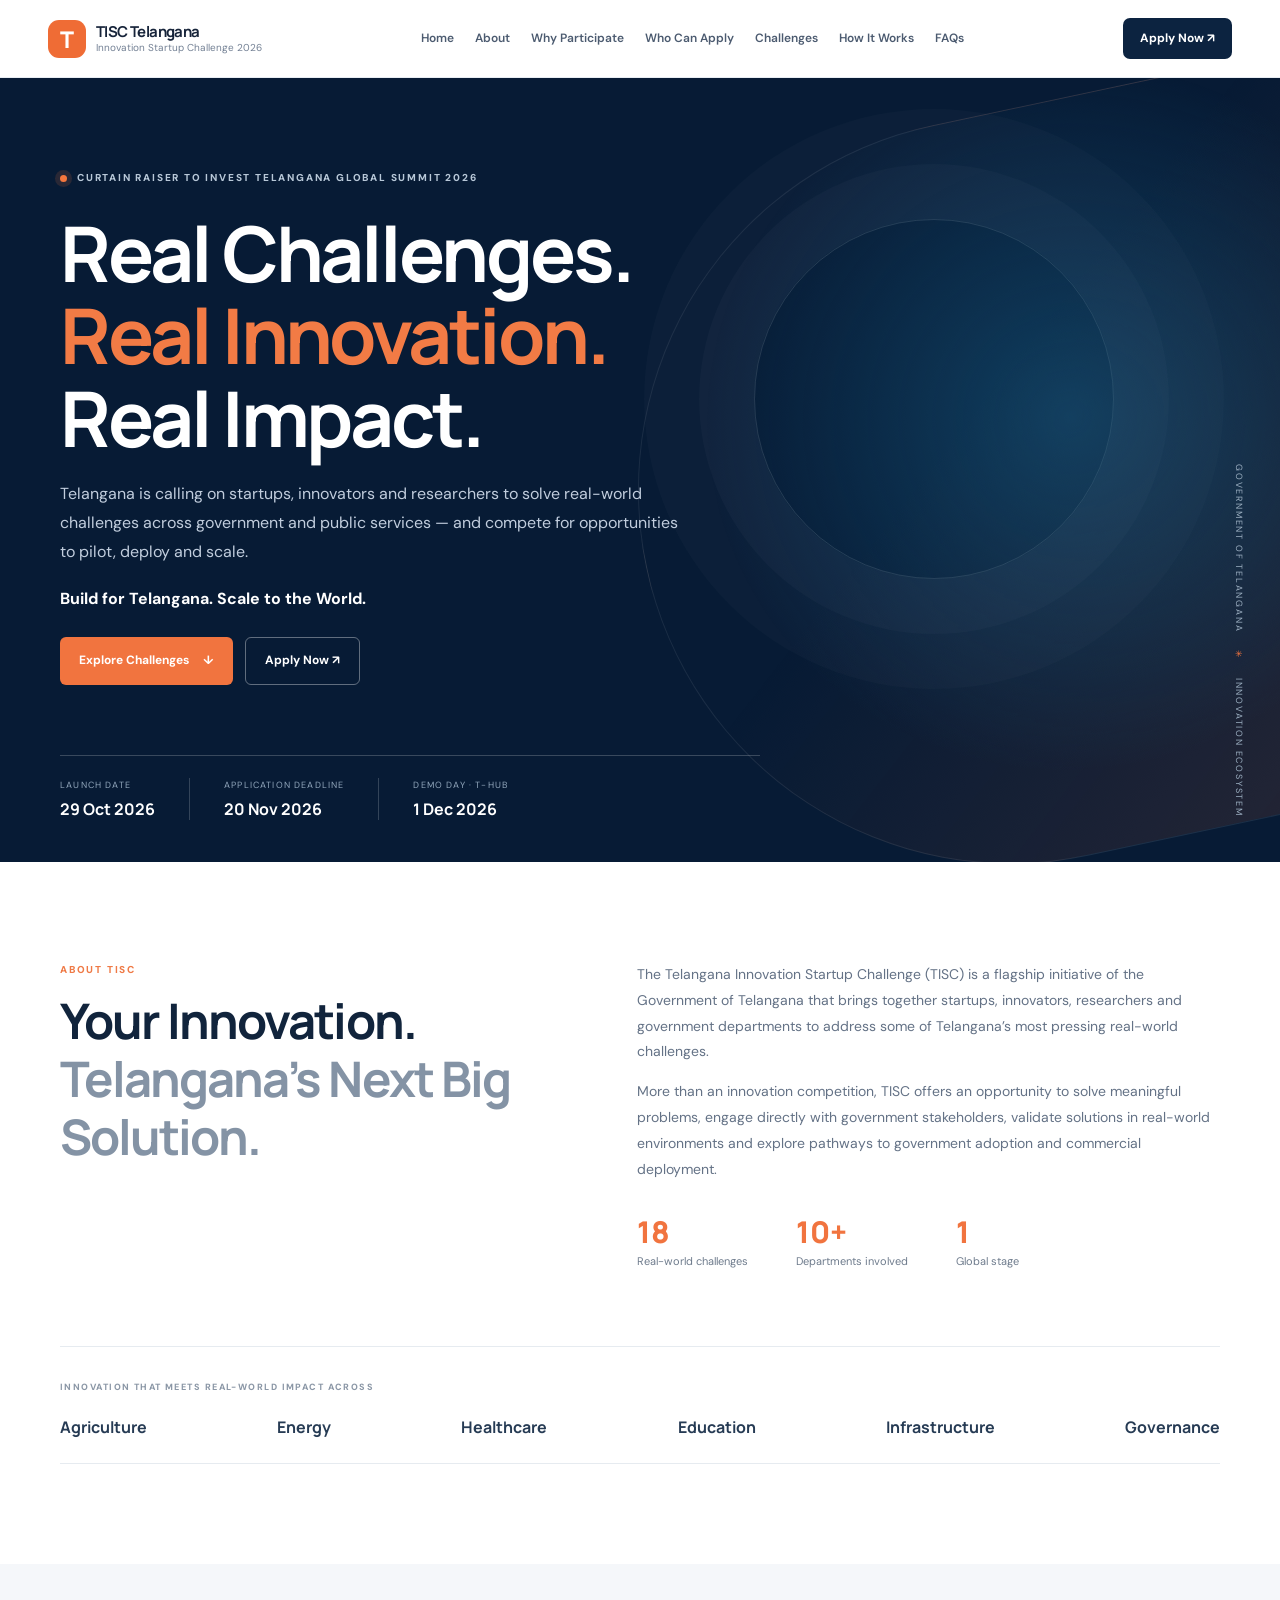
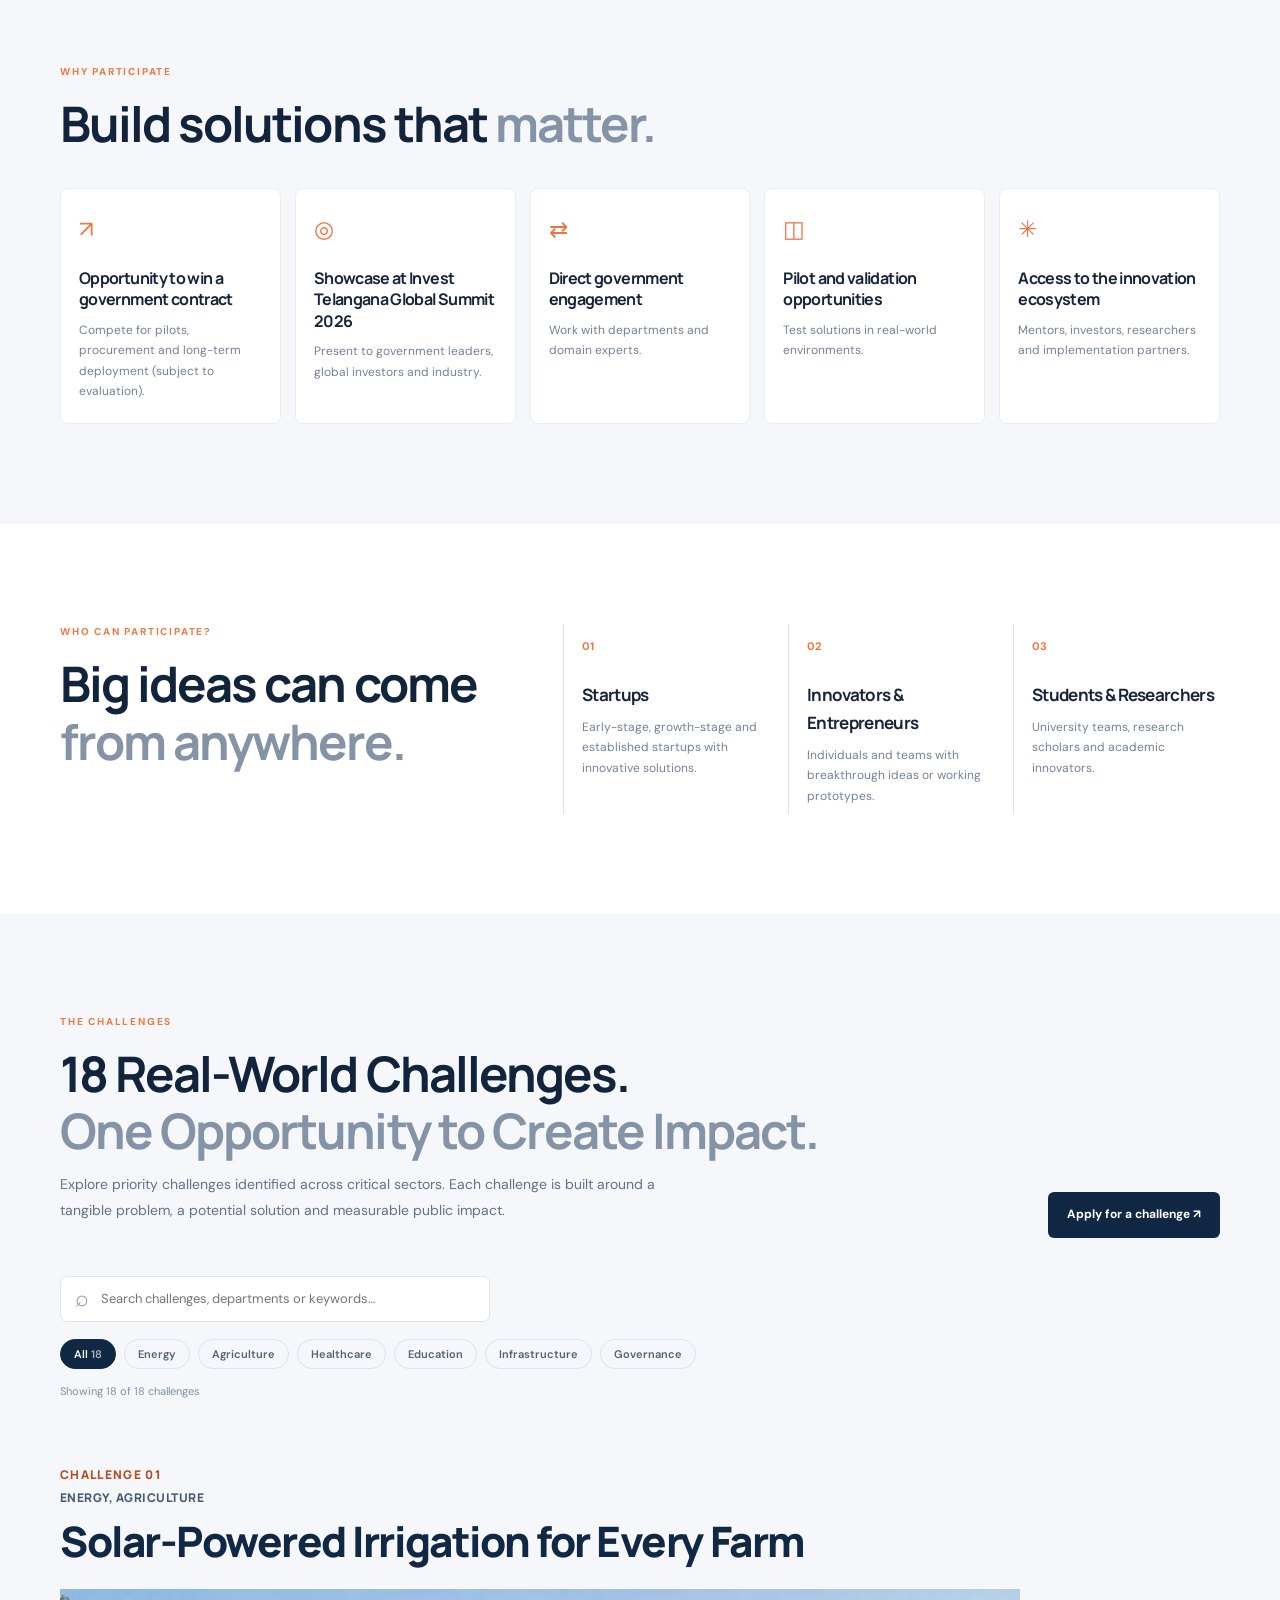
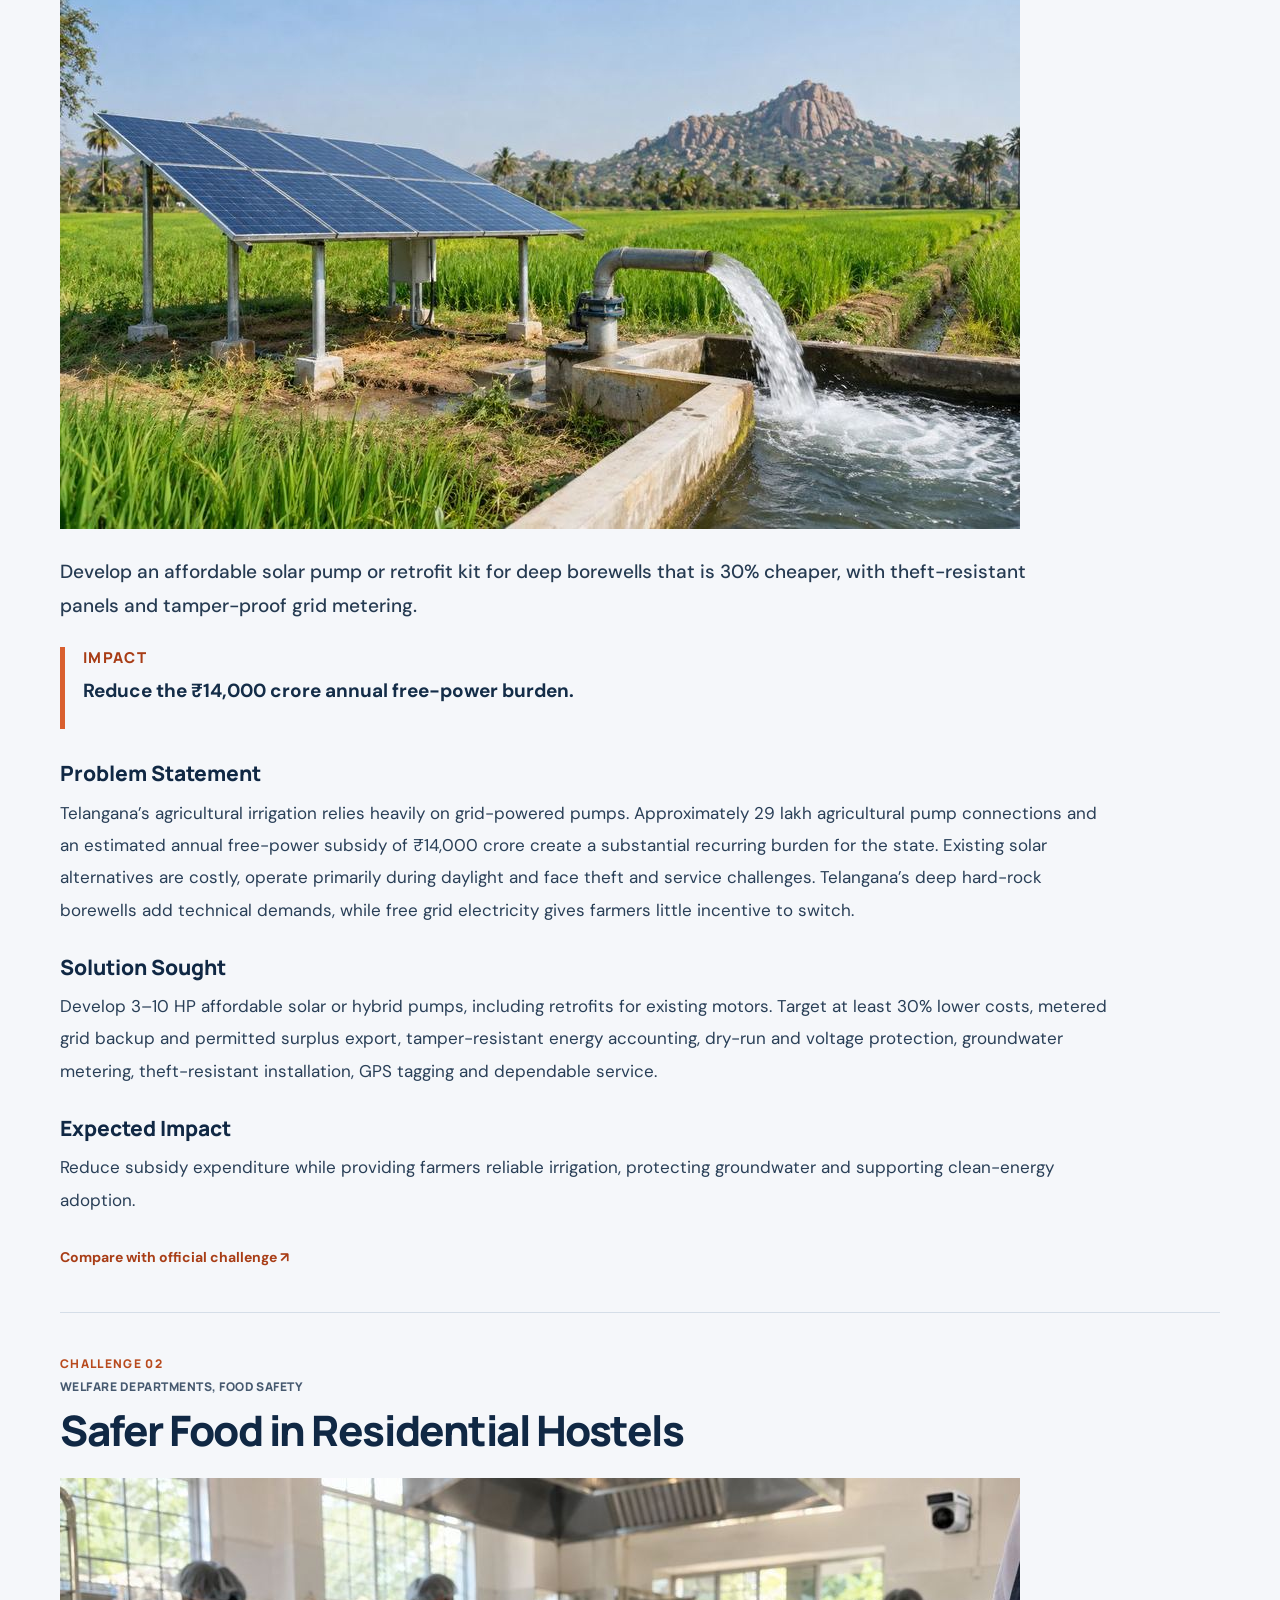
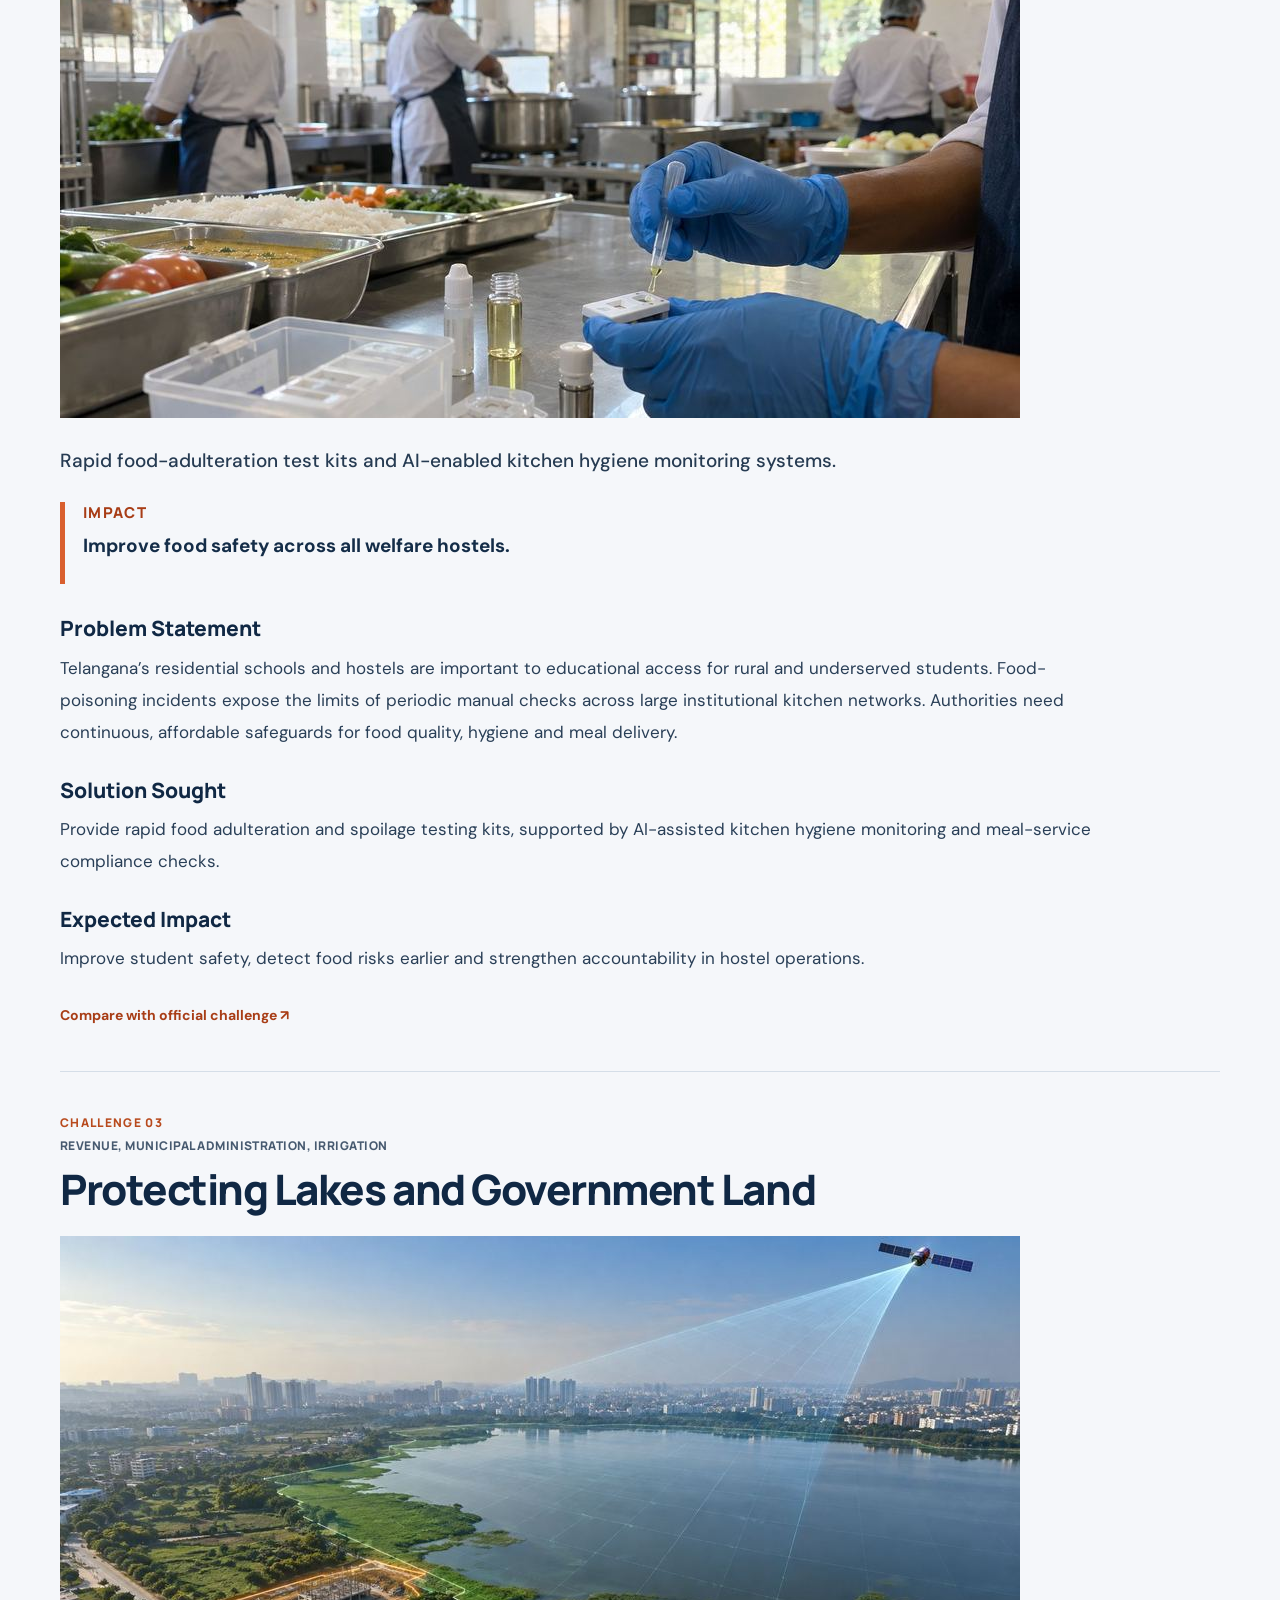
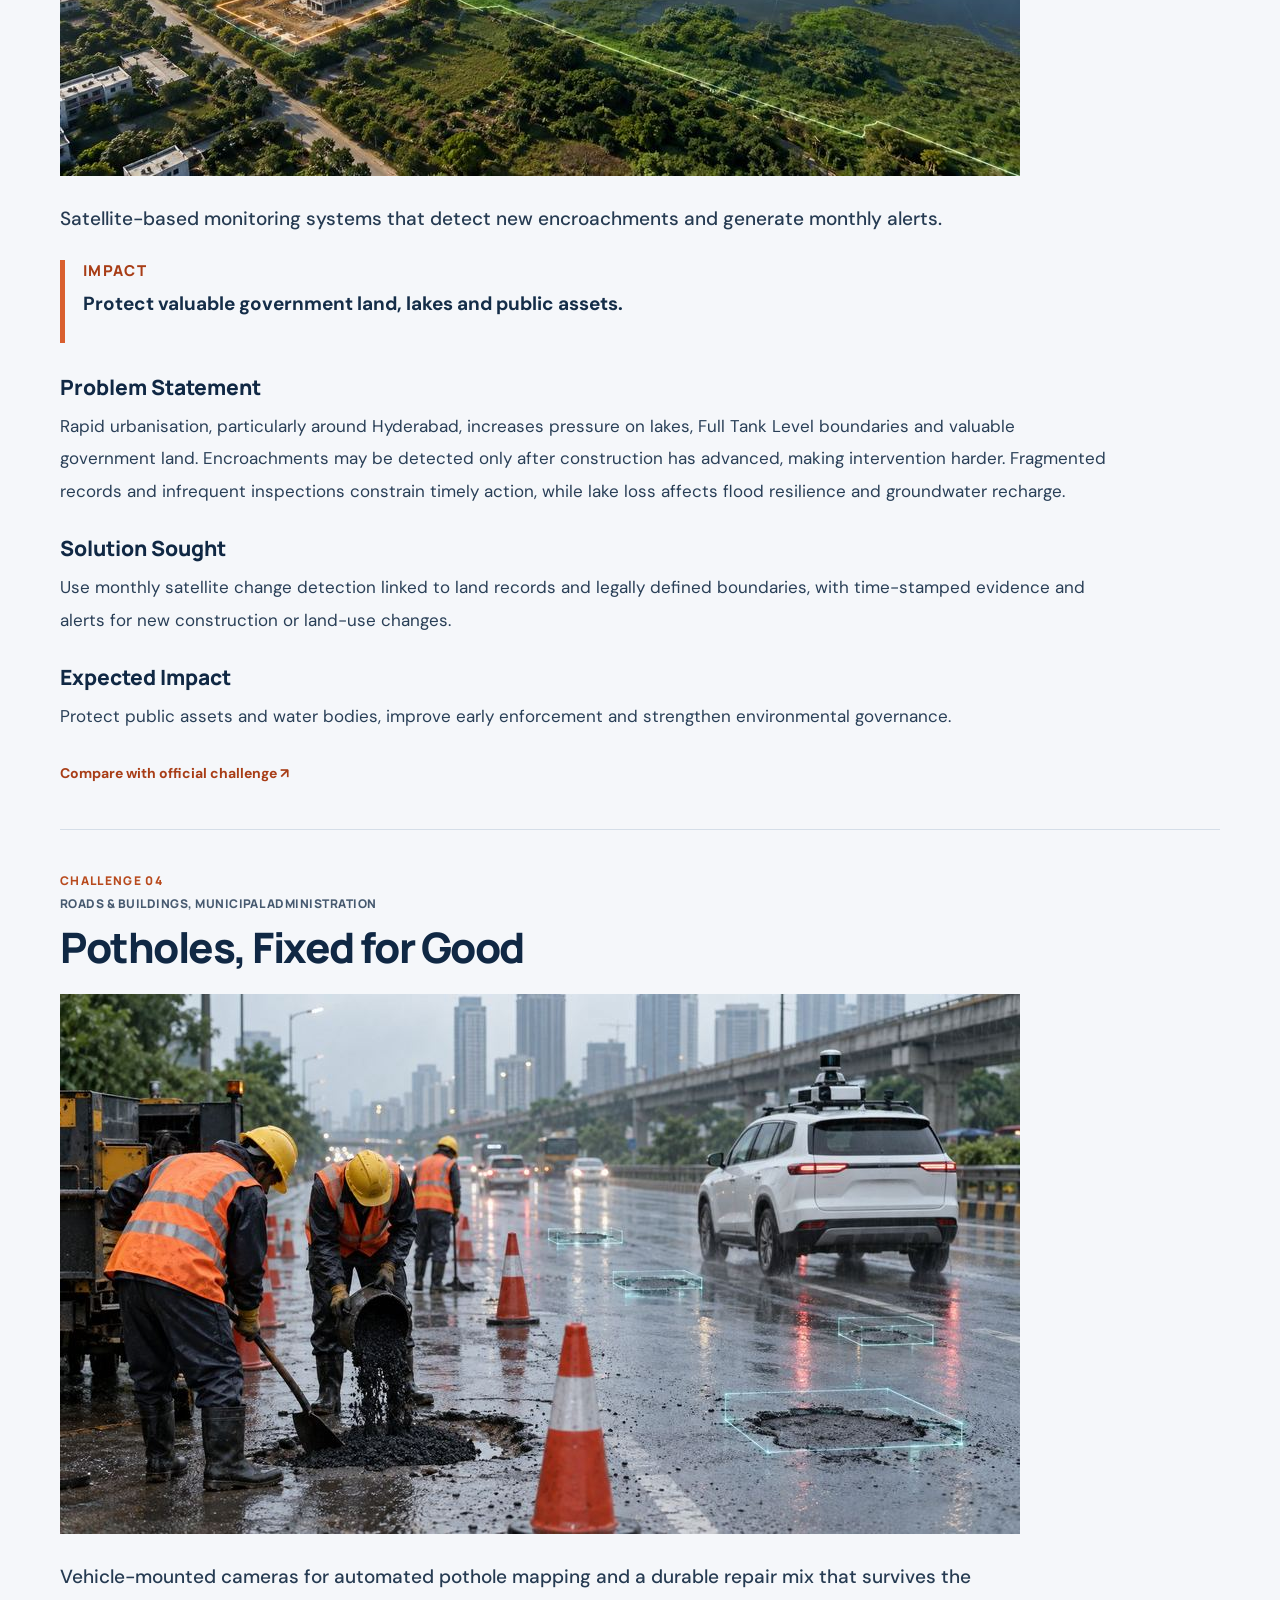
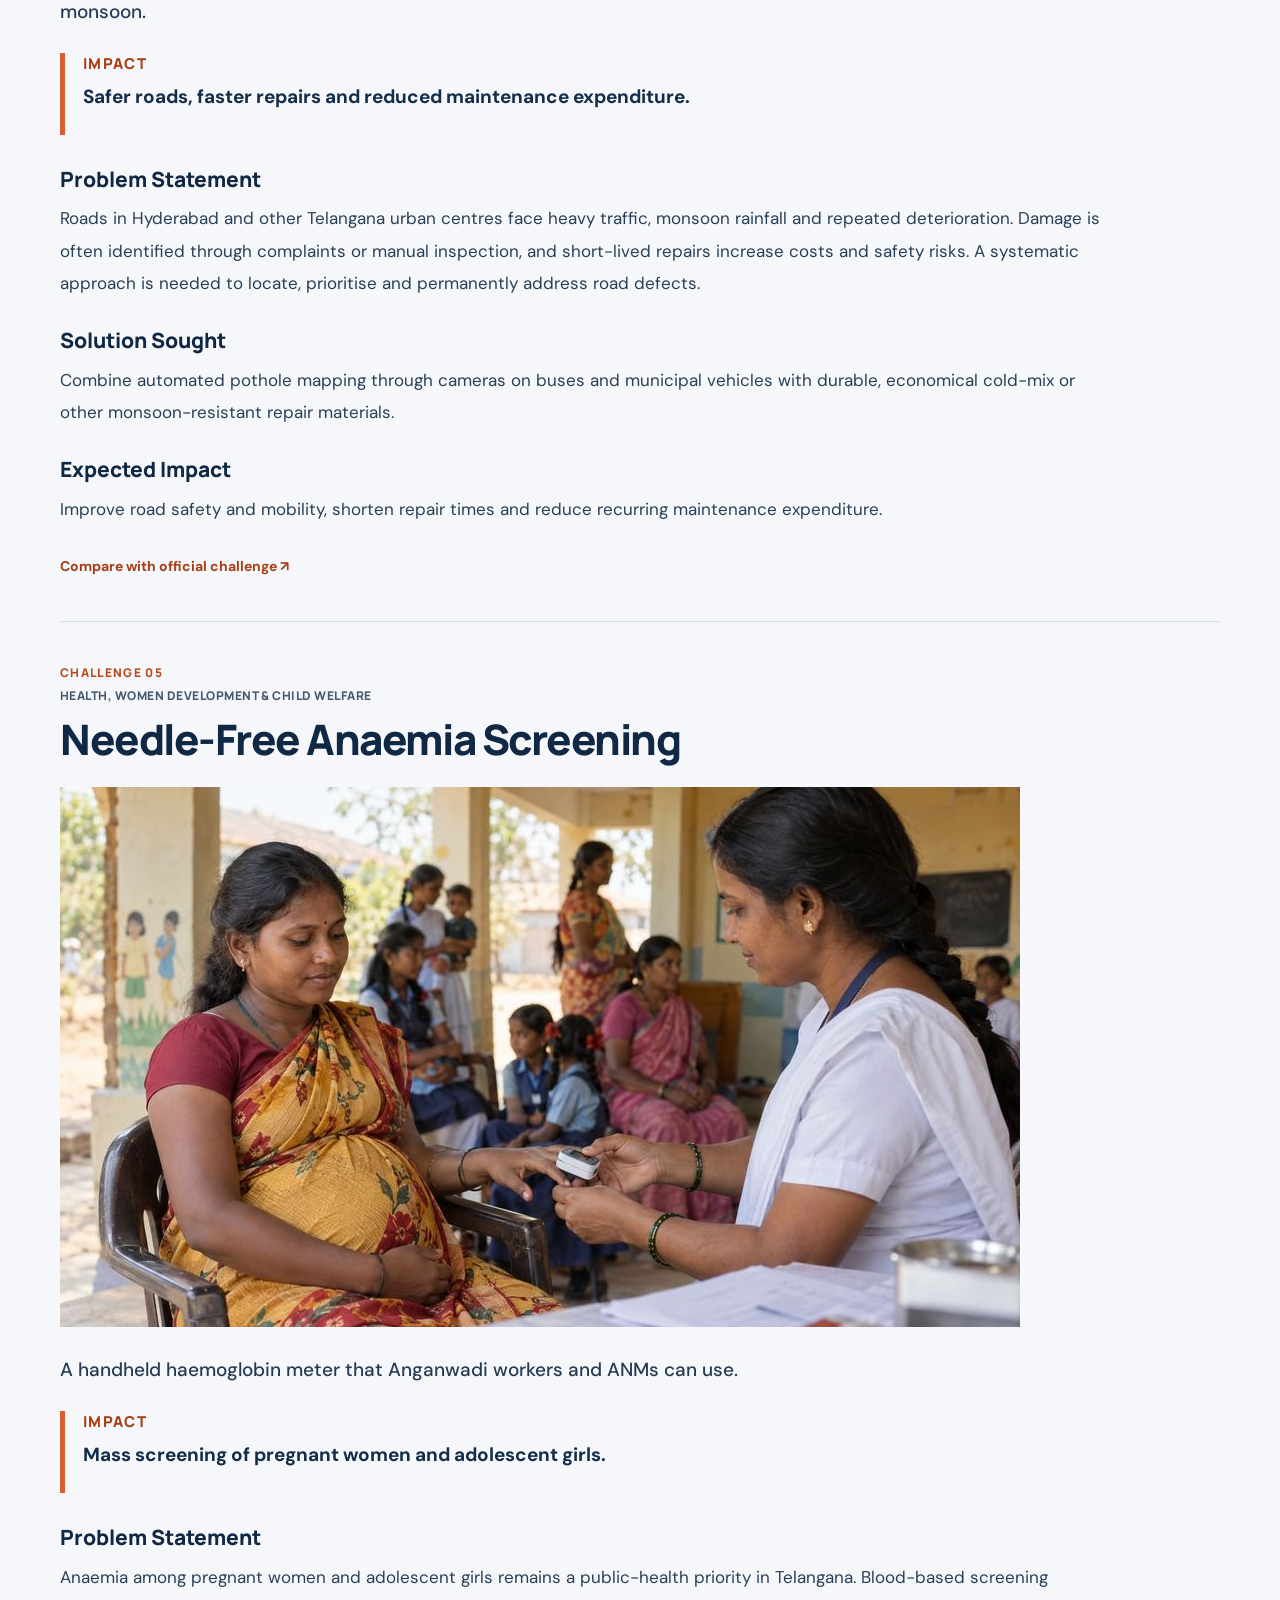
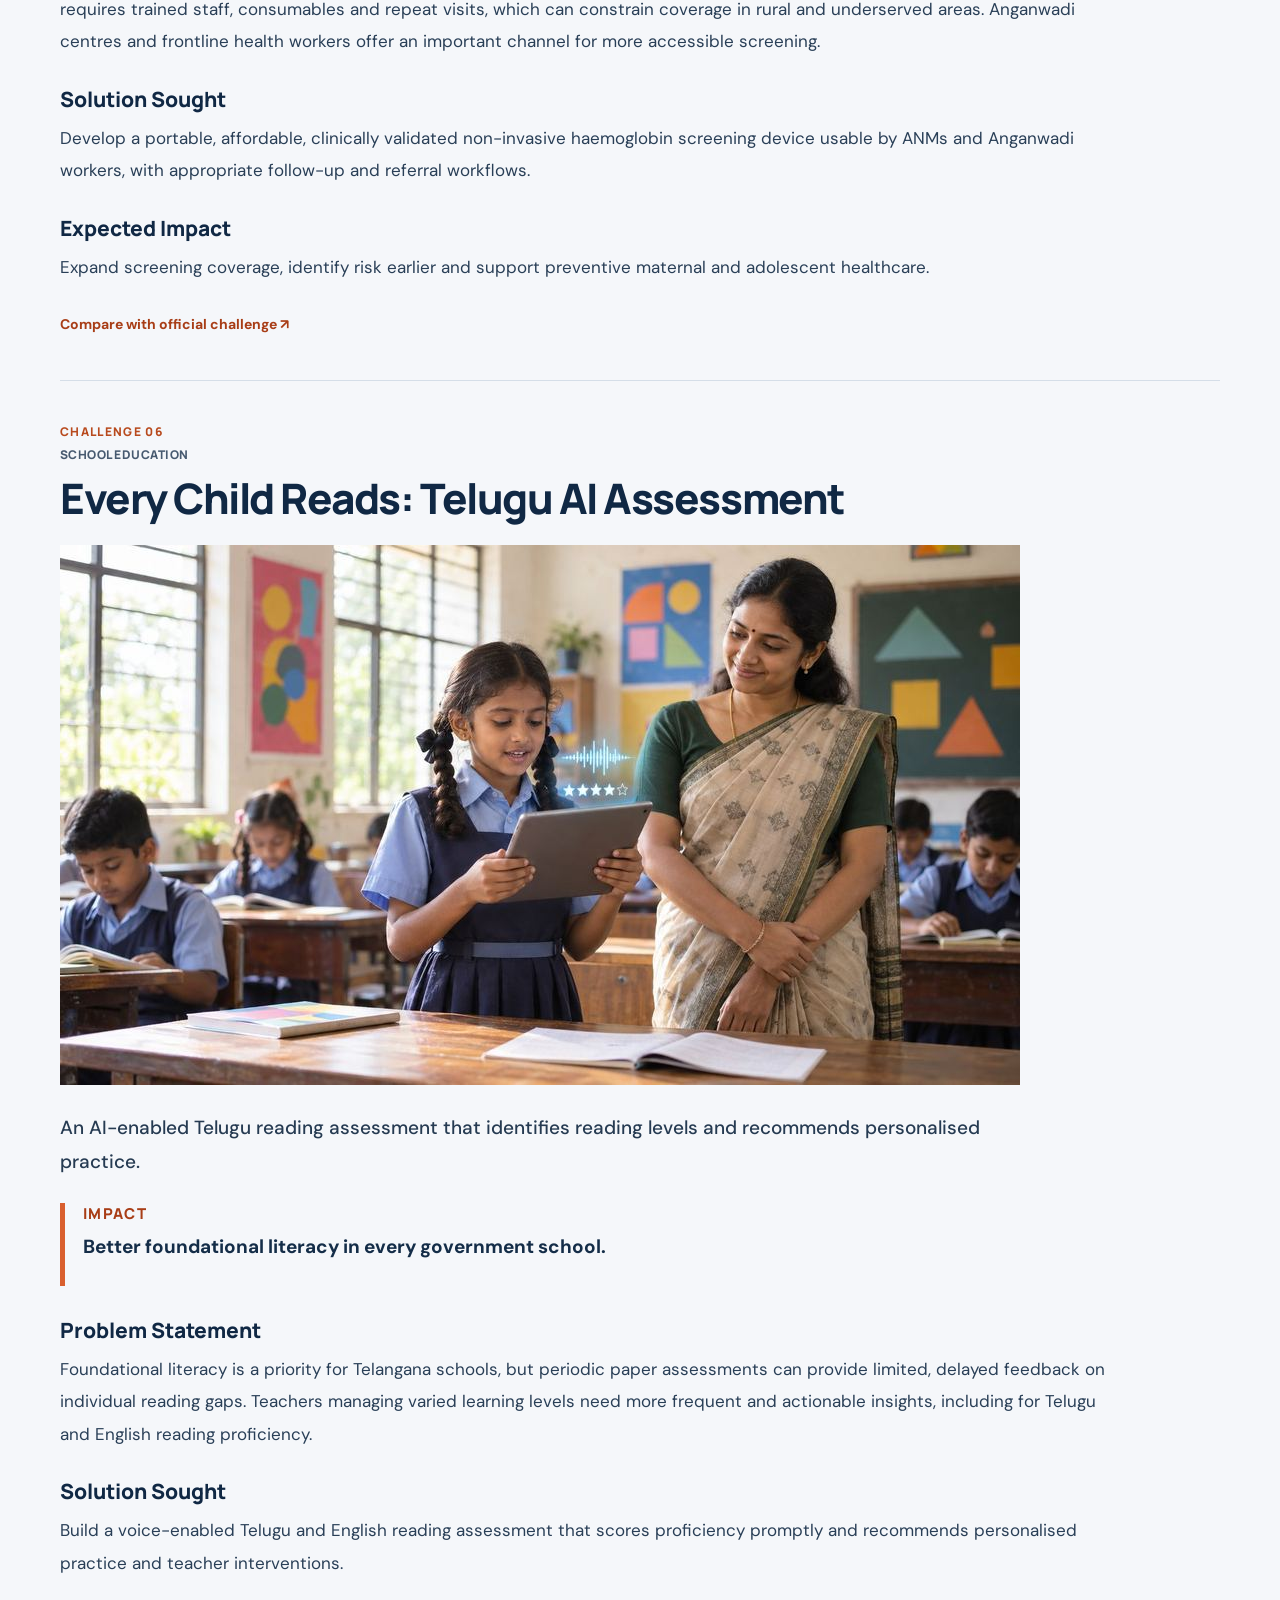
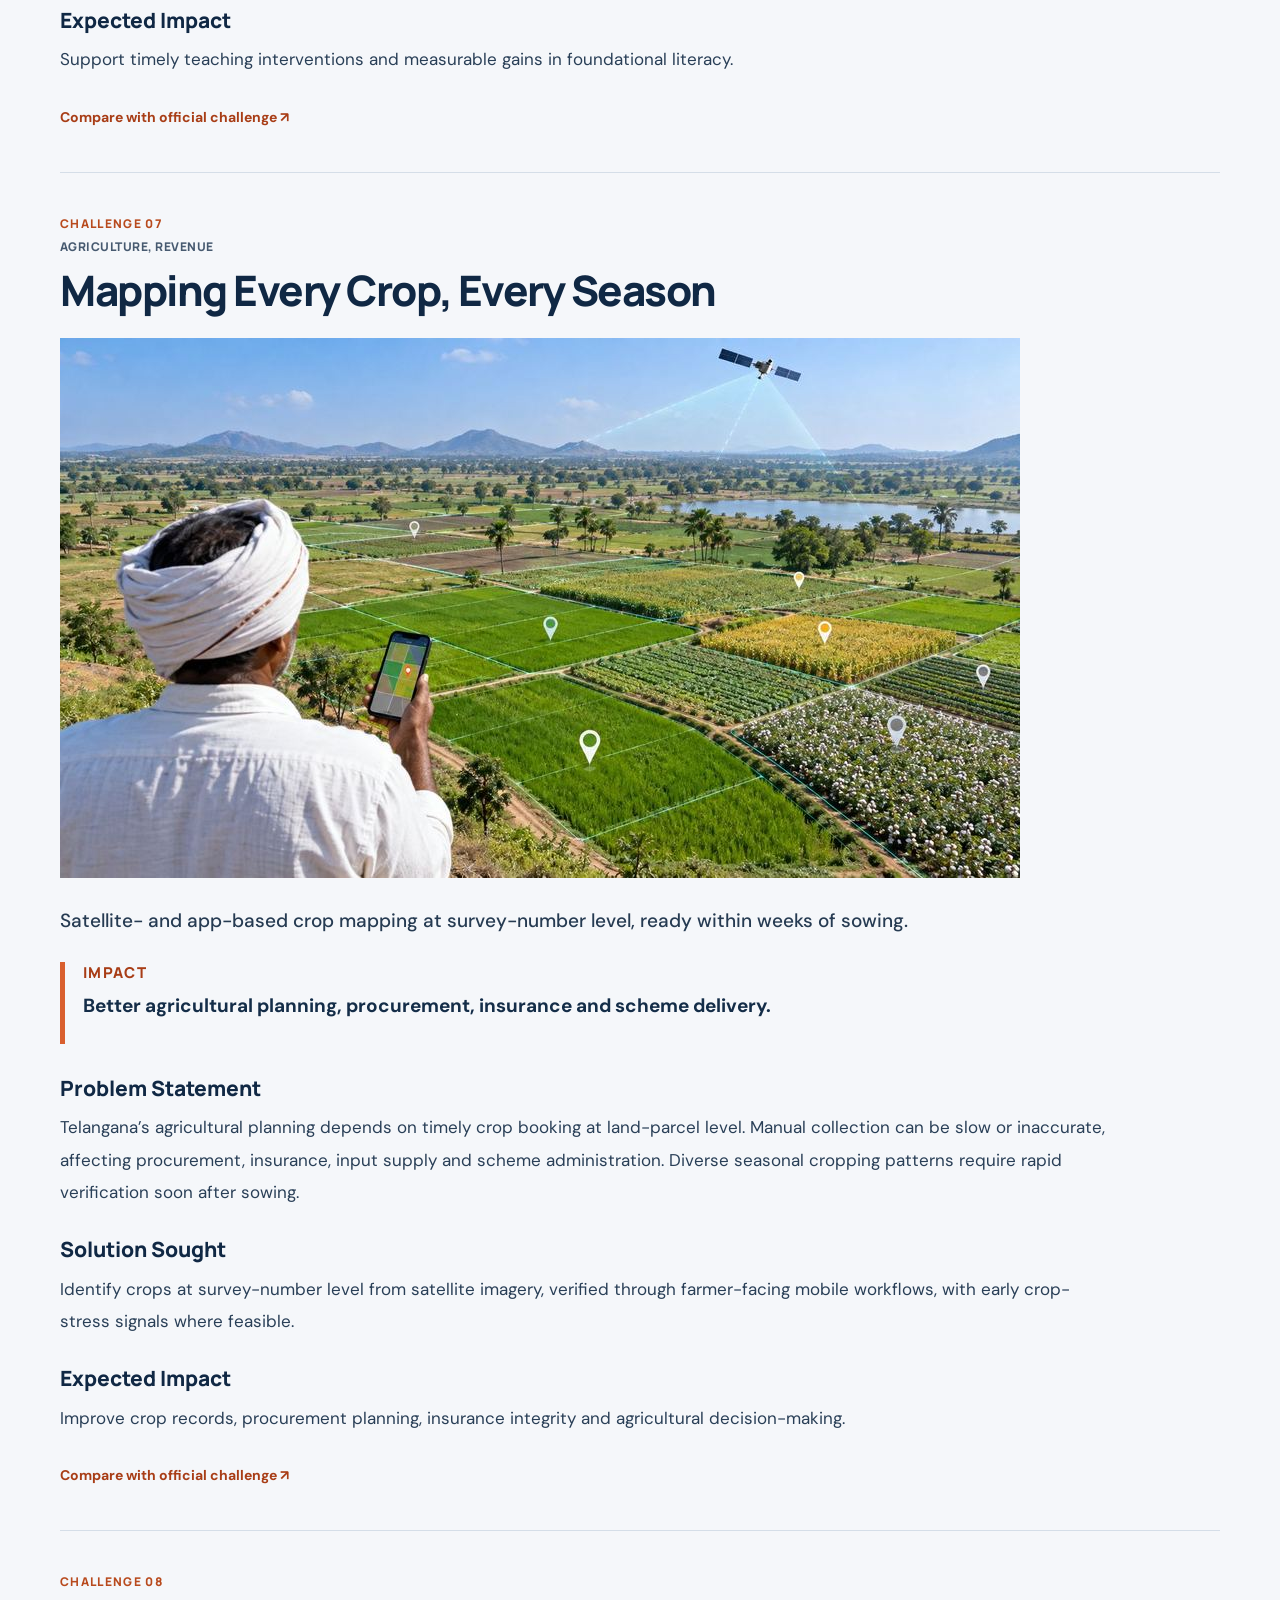
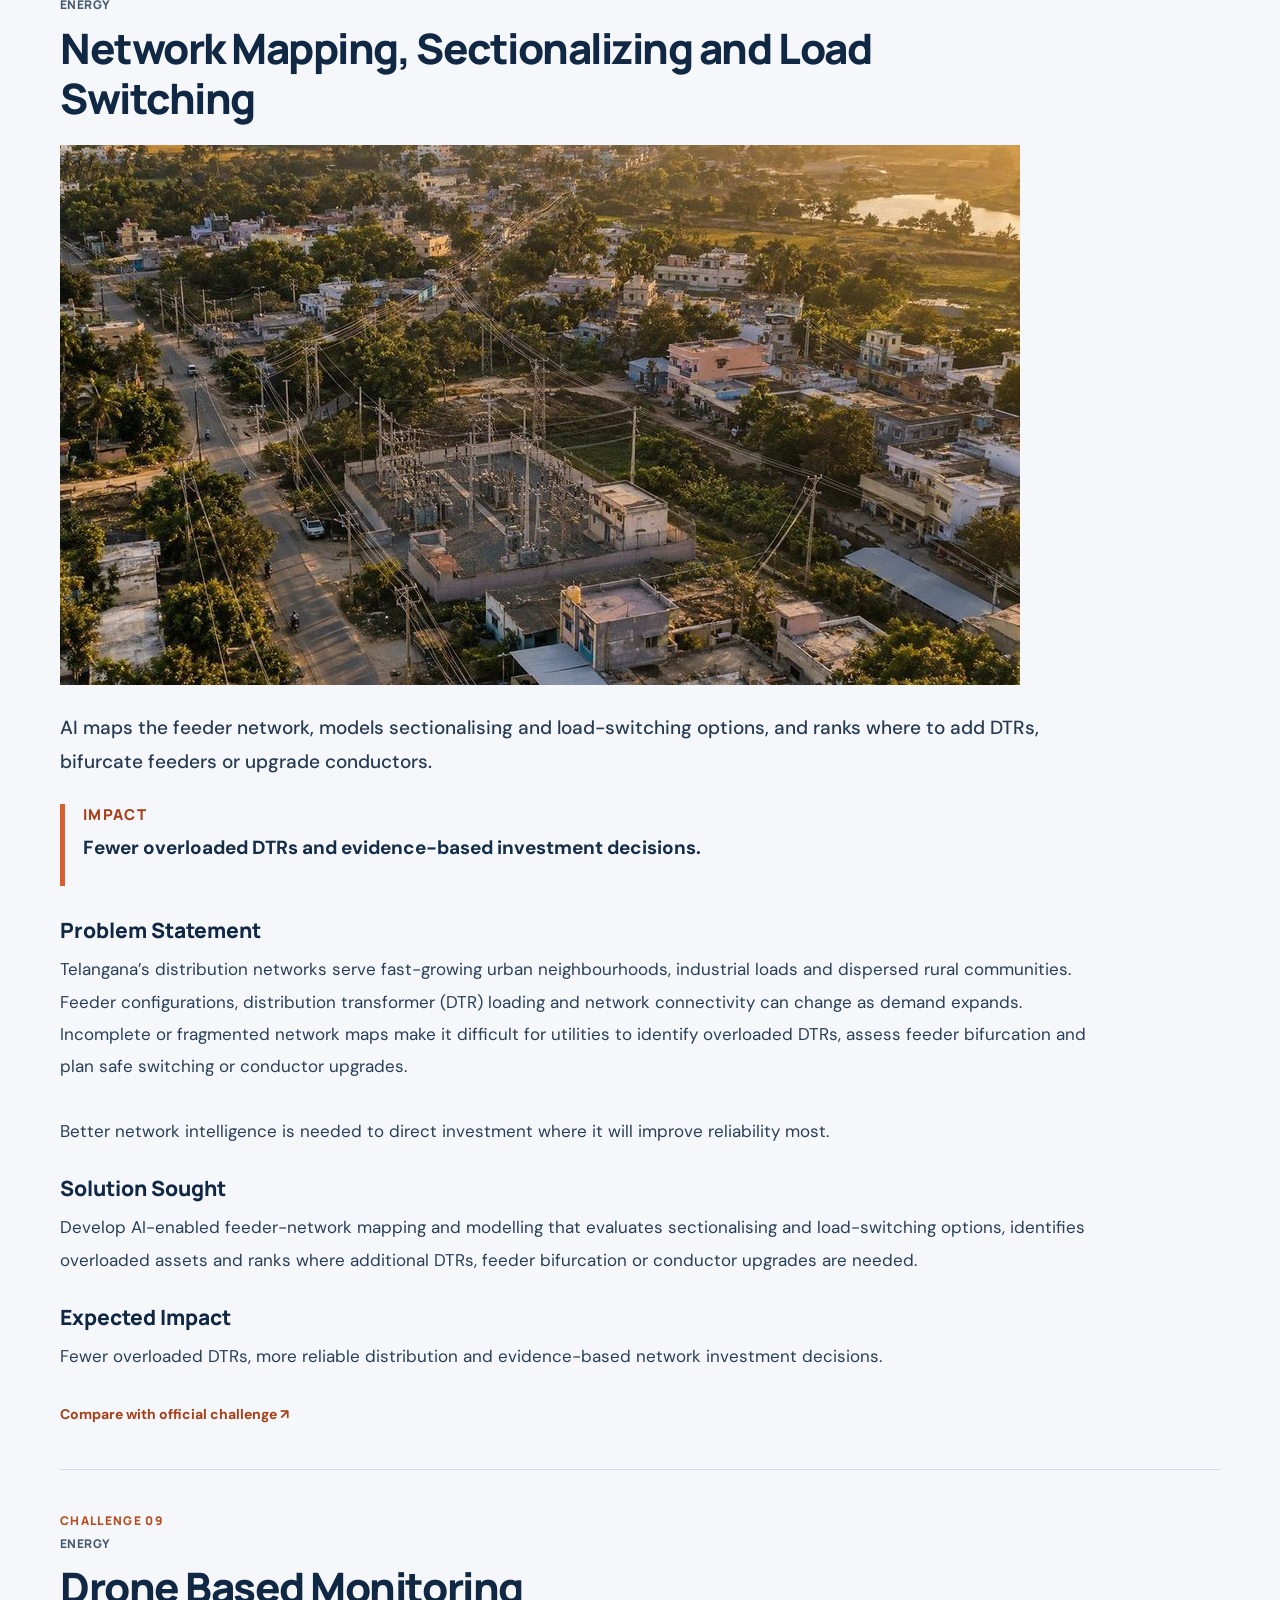
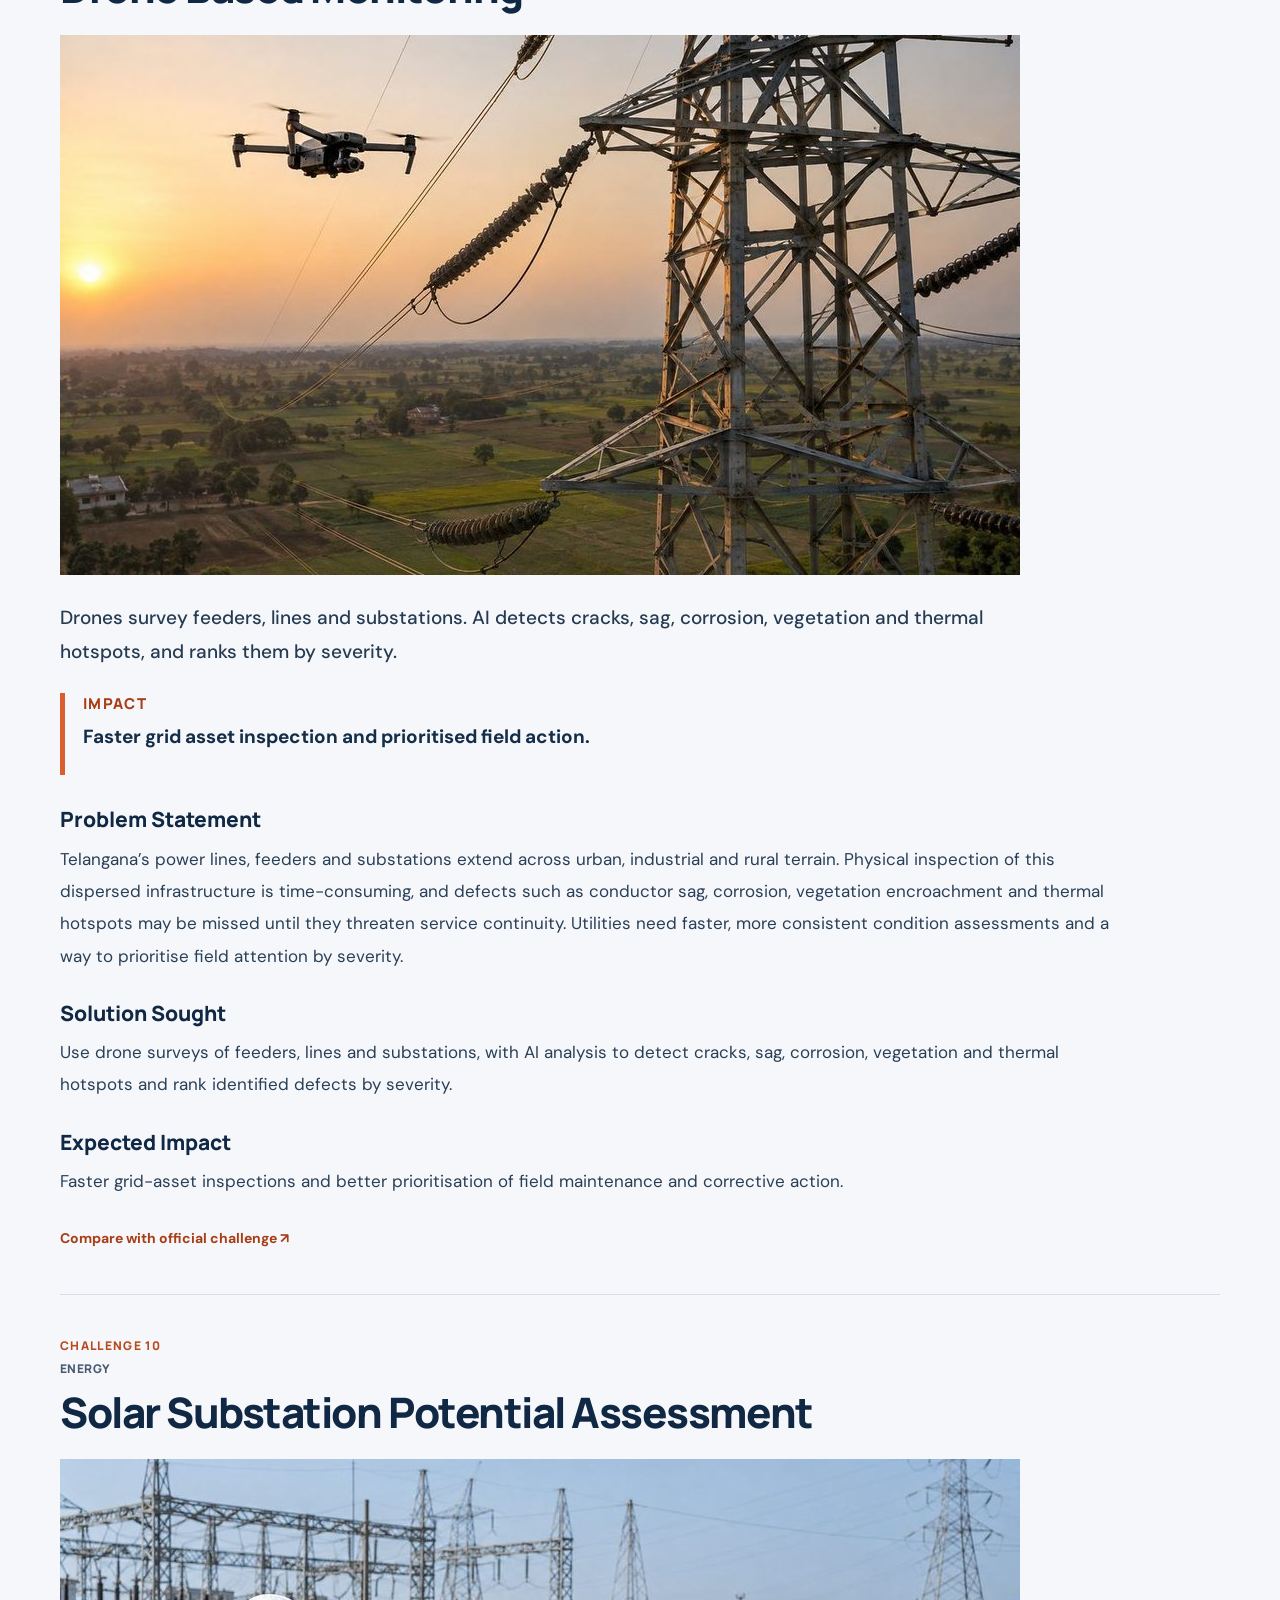
==== commit 9b767694: "Refresh plain challenge page styles" ====
--- a/index.html
+++ b/index.html
@@ -1 +1 @@
-<!doctype html><html lang="en"><head><meta charset="utf-8"><meta name="viewport" content="width=device-width,initial-scale=1"><meta name="description" content="Explore the 18 Telangana Innovation Startup Challenge 2026 challenges."><meta name="theme-color" content="#071b35"><title>TISC Telangana 2026 | Innovation Startup Challenge</title><link rel="stylesheet" href="styles.css?v=plain-editorial-20261111"><link rel="preconnect" href="https://fonts.googleapis.com"><link rel="preconnect" href="https://fonts.gstatic.com" crossorigin><link href="https://fonts.googleapis.com/css2?family=DM+Sans:wght@400;500;600;700&family=Manrope:wght@400;500;600;700;800&display=swap" rel="stylesheet"></head><body><header class="site-header"><div class="nav-wrap"><a class="brand" href="#home"><span class="brand-mark">T</span><span><b>TISC Telangana</b><small>Innovation Startup Challenge 2026</small></span></a><button class="menu-toggle" aria-label="Toggle menu" aria-expanded="false">☰</button><nav class="main-nav"><a href="#home">Home</a><a href="#about">About</a><a href="#why">Why Participate</a><a href="#who">Who Can Apply</a><a href="#challenges">Challenges</a><a href="#how">How It Works</a><a href="#faqs">FAQs</a></nav><a class="nav-apply" href="https://tisc.telangana.gov.in/" target="_blank" rel="noopener">Apply Now <span>↗</span></a></div></header><main><section class="hero" id="home"><div class="hero-glow"></div><div class="container hero-inner"><div class="eyebrow"><span class="live-dot"></span> CURTAIN RAISER TO INVEST TELANGANA GLOBAL SUMMIT 2026</div><h1>Real Challenges.<br><em>Real Innovation.</em><br>Real Impact.</h1><p class="hero-copy">Telangana is calling on startups, innovators and researchers to solve real-world challenges across government and public services — and compete for opportunities to pilot, deploy and scale.</p><p class="hero-tag">Build for Telangana. Scale to the World.</p><div class="hero-actions"><a class="btn btn-primary" href="#challenges">Explore Challenges <span>↓</span></a><a class="btn btn-outline" href="https://tisc.telangana.gov.in/" target="_blank" rel="noopener">Apply Now ↗</a></div><div class="date-strip"><div><small>LAUNCH DATE</small><b>29 Oct 2026</b></div><div><small>APPLICATION DEADLINE</small><b>20 Nov 2026</b></div><div><small>DEMO DAY · T-HUB</small><b>1 Dec 2026</b></div></div></div><div class="hero-side-note">GOVERNMENT OF TELANGANA <span>✳</span> INNOVATION ECOSYSTEM</div></section><section class="intro section" id="about"><div class="container intro-grid"><div><div class="section-kicker">ABOUT TISC</div><h2>Your Innovation.<br><span>Telangana’s Next Big Solution.</span></h2></div><div class="intro-text"><p>The Telangana Innovation Startup Challenge (TISC) is a flagship initiative of the Government of Telangana that brings together startups, innovators, researchers and government departments to address some of Telangana’s most pressing real-world challenges.</p><p>More than an innovation competition, TISC offers an opportunity to solve meaningful problems, engage directly with government stakeholders, validate solutions in real-world environments and explore pathways to government adoption and commercial deployment.</p><div class="stats"><div><b>18</b><span>Real-world challenges</span></div><div><b>10+</b><span>Departments involved</span></div><div><b>1</b><span>Global stage</span></div></div></div></div><div class="container sector-band"><span>INNOVATION THAT MEETS REAL-WORLD IMPACT ACROSS</span><div class="sector-list"><b>Agriculture</b><b>Energy</b><b>Healthcare</b><b>Education</b><b>Infrastructure</b><b>Governance</b></div></div></section><section class="benefits section" id="why"><div class="container"><div class="section-kicker">WHY PARTICIPATE</div><h2>Build solutions that <span>matter.</span></h2><div class="benefit-grid"><article class="benefit-card"><span>↗</span><h3>Opportunity to win a government contract</h3><p>Compete for pilots, procurement and long-term deployment (subject to evaluation).</p></article><article class="benefit-card"><span>◎</span><h3>Showcase at Invest Telangana Global Summit 2026</h3><p>Present to government leaders, global investors and industry.</p></article><article class="benefit-card"><span>⇄</span><h3>Direct government engagement</h3><p>Work with departments and domain experts.</p></article><article class="benefit-card"><span>◫</span><h3>Pilot and validation opportunities</h3><p>Test solutions in real-world environments.</p></article><article class="benefit-card"><span>✳</span><h3>Access to the innovation ecosystem</h3><p>Mentors, investors, researchers and implementation partners.</p></article></div></div></section><section class="who section" id="who"><div class="container who-grid"><div><div class="section-kicker">WHO CAN PARTICIPATE?</div><h2>Big ideas can come<br><span>from anywhere.</span></h2></div><div class="who-cards"><article><b>01</b><h3>Startups</h3><p>Early-stage, growth-stage and established startups with innovative solutions.</p></article><article><b>02</b><h3>Innovators & Entrepreneurs</h3><p>Individuals and teams with breakthrough ideas or working prototypes.</p></article><article><b>03</b><h3>Students & Researchers</h3><p>University teams, research scholars and academic innovators.</p></article></div></div></section><section class="challenges-section section" id="challenges"><div class="container"><div class="challenge-heading"><div><div class="section-kicker">THE CHALLENGES</div><h2>18 Real-World Challenges.<br><span>One Opportunity to Create Impact.</span></h2><p>Explore priority challenges identified across critical sectors. Each challenge is built around a tangible problem, a potential solution and measurable public impact.</p></div><a class="btn btn-dark" href="https://tisc.telangana.gov.in/" target="_blank" rel="noopener">Apply for a challenge ↗</a></div><div class="challenge-tools"><label class="search-box"><span>⌕</span><input id="challengeSearch" type="search" placeholder="Search challenges, departments or keywords…" aria-label="Search challenges"></label><div class="filters" id="filters"><button class="filter active" data-filter="all">All <span>18</span></button><button class="filter" data-filter="energy">Energy</button><button class="filter" data-filter="agriculture">Agriculture</button><button class="filter" data-filter="health">Healthcare</button><button class="filter" data-filter="education">Education</button><button class="filter" data-filter="infrastructure">Infrastructure</button><button class="filter" data-filter="governance">Governance</button></div><div class="result-count" id="resultCount">Showing 18 challenges</div></div><div class="challenge-grid" id="challengeGrid"></div></div></section><section class="how section" id="how"><div class="container"><div class="section-kicker">HOW IT WORKS</div><h2>From idea <span>to deployment.</span></h2><div class="steps"><article><b>01</b><h3>Explore and apply</h3><p>Choose your challenge and submit your solution by 20 Nov 2026.</p></article><article><b>02</b><h3>Evaluation and shortlisting</h3><p>Based on feasibility, innovation, affordability, scalability and public impact.</p></article><article><b>03</b><h3>Pitch to the departments</h3><p>Shortlisted teams demonstrate their solutions to the departments at Demo Day on 1 Dec 2026, T-Hub campus, Hyderabad.</p></article><article><b>04</b><h3>Startup Showcase</h3><p>Selected startups showcase their solutions from 7 to 9 Dec 2026, a curtain raiser to Invest Telangana Global Summit 2026.</p></article><article><b>05</b><h3>Pilot, deploy and scale</h3><p>Opportunity to pilot and potential government procurement.</p></article></div><div class="key-dates"><div><div class="section-kicker">KEY DATES</div><h3>Mark your calendar.</h3></div><div><b>29 October 2026</b><span>Live Challenge Launch</span></div><div><b>20 November 2026</b><span>Applications Close</span></div><div><b>1 December 2026</b><span>Demo Day · T-Hub campus, Hyderabad</span></div><div><b>7 – 9 December 2026</b><span>Startup Showcase for selected startups</span></div></div></div></section><section class="faq section" id="faqs"><div class="container faq-grid"><div><div class="section-kicker">FAQs</div><h2>Questions,<br><span>answered.</span></h2><p>Everything you need to know before you apply. Exact requirements for each challenge are subject to departmental confirmation.</p></div><div class="faq-list"><details><summary>Who can apply to TISC?</summary><p>Startups at any stage, individual innovators and entrepreneurs, and student and university research teams.</p></details><details><summary>What is the last date to apply?</summary><p>Applications open on 29 October 2026 and close on 20 November 2026. Demo Day is on 1 December 2026 at the T-Hub campus, Hyderabad, and selected startups take part in the Startup Showcase from 7 to 9 December 2026.</p></details><details><summary>How will solutions be evaluated?</summary><p>Shortlisting is based on feasibility, innovation, affordability, scalability and public impact.</p></details><details><summary>Will I get to present at the Global Summit?</summary><p>Selected teams may present their solutions at the Invest Telangana Global Summit 2026 to government leaders, global investors and industry.</p></details><details><summary>Can I apply for multiple use cases or target sectors?</summary><p>No, you can only apply for 1 use case/sector at a time per registration. Choose the primary sector that best aligns with your core innovation.</p></details><details><summary>I am not from Hyderabad or Telangana. Can I still apply?</summary><p>Yes, applicants from all across India and global hubs are welcome to apply.</p></details><details><summary>Will the selection process be conducted online or offline?</summary><p>The 1st level screening and initial evaluation will be held online. Only shortlisted candidates will be required to attend the final pitch round and Demo Day offline at the T-Hub campus, Hyderabad.</p></details><details><summary>Can both software (AI/IT) and hardware (non-IT) innovations apply?</summary><p>Yes. TISC supports cross-sector innovation spanning pure software/AI solutions, hybrid IoT models, and non-IT hardware/materials science innovations.</p></details><details><summary>What parameters will the screening panel use to evaluate applications?</summary><p>Submissions will be assessed based on problem relevance, innovation uniqueness, Technology Readiness Level, team capability, and potential impact on public/industrial sectors.</p></details><details><summary>Does selection guarantee a government contract, PoC, purchase order or funding?</summary><p>No. Selection does not guarantee a government contract, Proof of Concept (PoC), Purchase Order (PO) or funding. Solutions may be considered by the relevant Government of Telangana departments for further evaluation. Any subsequent engagement would be subject to departmental requirements, applicable processes and approvals.</p></details></div></div></section><section class="closing"><div class="container closing-inner"><div class="section-kicker">YOUR IDEA. TELANGANA’S IMPACT.</div><h2>The next big solution<br>could be <em>yours.</em></h2><p>Solve a real challenge. Build something that matters. Get the opportunity to showcase your innovation on a global stage and compete for government adoption.</p><a class="btn btn-primary" href="https://tisc.telangana.gov.in/" target="_blank" rel="noopener">Apply Now ↗</a></div></section></main><footer class="footer"><div class="container footer-top"><div class="brand"><span class="brand-mark">T</span><span><b>TISC Telangana</b><small>A flagship initiative of the Government of Telangana</small></span></div><div><b>EXPLORE</b><a href="#about">About TISC</a><a href="#challenges">The Challenges</a><a href="#how">How It Works</a><a href="#faqs">FAQs</a></div><div><b>KEY DATES</b><span>Launch — 29 Oct 2026</span><span>Applications close — 20 Nov 2026</span><span>Demo Day — 1 Dec 2026, T-Hub, Hyderabad</span><span>Startup Showcase — 7–9 Dec 2026</span></div><div><b>CONTACT</b><a href="mailto:tisc@telangana.gov.in">tisc@telangana.gov.in</a><a href="https://tisc.telangana.gov.in/" target="_blank" rel="noopener">Official TISC website ↗</a></div></div><div class="container footer-bottom"><span>© 2026 TISC Telangana · Challenge information reproduced from the official website.</span><a href="#home">Back to top ↑</a></div></footer><script src="challenges.js?v=expanded-panels-20261111"></script><script src="script.js?v=plain-editorial-20261111"></script></body></html>+<!doctype html><html lang="en"><head><meta charset="utf-8"><meta name="viewport" content="width=device-width,initial-scale=1"><meta name="description" content="Explore the 18 Telangana Innovation Startup Challenge 2026 challenges."><meta name="theme-color" content="#071b35"><title>TISC Telangana 2026 | Innovation Startup Challenge</title><link rel="stylesheet" href="styles.css?v=plain-page-final-20261111"><link rel="preconnect" href="https://fonts.googleapis.com"><link rel="preconnect" href="https://fonts.gstatic.com" crossorigin><link href="https://fonts.googleapis.com/css2?family=DM+Sans:wght@400;500;600;700&family=Manrope:wght@400;500;600;700;800&display=swap" rel="stylesheet"></head><body><header class="site-header"><div class="nav-wrap"><a class="brand" href="#home"><span class="brand-mark">T</span><span><b>TISC Telangana</b><small>Innovation Startup Challenge 2026</small></span></a><button class="menu-toggle" aria-label="Toggle menu" aria-expanded="false">☰</button><nav class="main-nav"><a href="#home">Home</a><a href="#about">About</a><a href="#why">Why Participate</a><a href="#who">Who Can Apply</a><a href="#challenges">Challenges</a><a href="#how">How It Works</a><a href="#faqs">FAQs</a></nav><a class="nav-apply" href="https://tisc.telangana.gov.in/" target="_blank" rel="noopener">Apply Now <span>↗</span></a></div></header><main><section class="hero" id="home"><div class="hero-glow"></div><div class="container hero-inner"><div class="eyebrow"><span class="live-dot"></span> CURTAIN RAISER TO INVEST TELANGANA GLOBAL SUMMIT 2026</div><h1>Real Challenges.<br><em>Real Innovation.</em><br>Real Impact.</h1><p class="hero-copy">Telangana is calling on startups, innovators and researchers to solve real-world challenges across government and public services — and compete for opportunities to pilot, deploy and scale.</p><p class="hero-tag">Build for Telangana. Scale to the World.</p><div class="hero-actions"><a class="btn btn-primary" href="#challenges">Explore Challenges <span>↓</span></a><a class="btn btn-outline" href="https://tisc.telangana.gov.in/" target="_blank" rel="noopener">Apply Now ↗</a></div><div class="date-strip"><div><small>LAUNCH DATE</small><b>29 Oct 2026</b></div><div><small>APPLICATION DEADLINE</small><b>20 Nov 2026</b></div><div><small>DEMO DAY · T-HUB</small><b>1 Dec 2026</b></div></div></div><div class="hero-side-note">GOVERNMENT OF TELANGANA <span>✳</span> INNOVATION ECOSYSTEM</div></section><section class="intro section" id="about"><div class="container intro-grid"><div><div class="section-kicker">ABOUT TISC</div><h2>Your Innovation.<br><span>Telangana’s Next Big Solution.</span></h2></div><div class="intro-text"><p>The Telangana Innovation Startup Challenge (TISC) is a flagship initiative of the Government of Telangana that brings together startups, innovators, researchers and government departments to address some of Telangana’s most pressing real-world challenges.</p><p>More than an innovation competition, TISC offers an opportunity to solve meaningful problems, engage directly with government stakeholders, validate solutions in real-world environments and explore pathways to government adoption and commercial deployment.</p><div class="stats"><div><b>18</b><span>Real-world challenges</span></div><div><b>10+</b><span>Departments involved</span></div><div><b>1</b><span>Global stage</span></div></div></div></div><div class="container sector-band"><span>INNOVATION THAT MEETS REAL-WORLD IMPACT ACROSS</span><div class="sector-list"><b>Agriculture</b><b>Energy</b><b>Healthcare</b><b>Education</b><b>Infrastructure</b><b>Governance</b></div></div></section><section class="benefits section" id="why"><div class="container"><div class="section-kicker">WHY PARTICIPATE</div><h2>Build solutions that <span>matter.</span></h2><div class="benefit-grid"><article class="benefit-card"><span>↗</span><h3>Opportunity to win a government contract</h3><p>Compete for pilots, procurement and long-term deployment (subject to evaluation).</p></article><article class="benefit-card"><span>◎</span><h3>Showcase at Invest Telangana Global Summit 2026</h3><p>Present to government leaders, global investors and industry.</p></article><article class="benefit-card"><span>⇄</span><h3>Direct government engagement</h3><p>Work with departments and domain experts.</p></article><article class="benefit-card"><span>◫</span><h3>Pilot and validation opportunities</h3><p>Test solutions in real-world environments.</p></article><article class="benefit-card"><span>✳</span><h3>Access to the innovation ecosystem</h3><p>Mentors, investors, researchers and implementation partners.</p></article></div></div></section><section class="who section" id="who"><div class="container who-grid"><div><div class="section-kicker">WHO CAN PARTICIPATE?</div><h2>Big ideas can come<br><span>from anywhere.</span></h2></div><div class="who-cards"><article><b>01</b><h3>Startups</h3><p>Early-stage, growth-stage and established startups with innovative solutions.</p></article><article><b>02</b><h3>Innovators & Entrepreneurs</h3><p>Individuals and teams with breakthrough ideas or working prototypes.</p></article><article><b>03</b><h3>Students & Researchers</h3><p>University teams, research scholars and academic innovators.</p></article></div></div></section><section class="challenges-section section" id="challenges"><div class="container"><div class="challenge-heading"><div><div class="section-kicker">THE CHALLENGES</div><h2>18 Real-World Challenges.<br><span>One Opportunity to Create Impact.</span></h2><p>Explore priority challenges identified across critical sectors. Each challenge is built around a tangible problem, a potential solution and measurable public impact.</p></div><a class="btn btn-dark" href="https://tisc.telangana.gov.in/" target="_blank" rel="noopener">Apply for a challenge ↗</a></div><div class="challenge-tools"><label class="search-box"><span>⌕</span><input id="challengeSearch" type="search" placeholder="Search challenges, departments or keywords…" aria-label="Search challenges"></label><div class="filters" id="filters"><button class="filter active" data-filter="all">All <span>18</span></button><button class="filter" data-filter="energy">Energy</button><button class="filter" data-filter="agriculture">Agriculture</button><button class="filter" data-filter="health">Healthcare</button><button class="filter" data-filter="education">Education</button><button class="filter" data-filter="infrastructure">Infrastructure</button><button class="filter" data-filter="governance">Governance</button></div><div class="result-count" id="resultCount">Showing 18 challenges</div></div><div class="challenge-grid" id="challengeGrid"></div></div></section><section class="how section" id="how"><div class="container"><div class="section-kicker">HOW IT WORKS</div><h2>From idea <span>to deployment.</span></h2><div class="steps"><article><b>01</b><h3>Explore and apply</h3><p>Choose your challenge and submit your solution by 20 Nov 2026.</p></article><article><b>02</b><h3>Evaluation and shortlisting</h3><p>Based on feasibility, innovation, affordability, scalability and public impact.</p></article><article><b>03</b><h3>Pitch to the departments</h3><p>Shortlisted teams demonstrate their solutions to the departments at Demo Day on 1 Dec 2026, T-Hub campus, Hyderabad.</p></article><article><b>04</b><h3>Startup Showcase</h3><p>Selected startups showcase their solutions from 7 to 9 Dec 2026, a curtain raiser to Invest Telangana Global Summit 2026.</p></article><article><b>05</b><h3>Pilot, deploy and scale</h3><p>Opportunity to pilot and potential government procurement.</p></article></div><div class="key-dates"><div><div class="section-kicker">KEY DATES</div><h3>Mark your calendar.</h3></div><div><b>29 October 2026</b><span>Live Challenge Launch</span></div><div><b>20 November 2026</b><span>Applications Close</span></div><div><b>1 December 2026</b><span>Demo Day · T-Hub campus, Hyderabad</span></div><div><b>7 – 9 December 2026</b><span>Startup Showcase for selected startups</span></div></div></div></section><section class="faq section" id="faqs"><div class="container faq-grid"><div><div class="section-kicker">FAQs</div><h2>Questions,<br><span>answered.</span></h2><p>Everything you need to know before you apply. Exact requirements for each challenge are subject to departmental confirmation.</p></div><div class="faq-list"><details><summary>Who can apply to TISC?</summary><p>Startups at any stage, individual innovators and entrepreneurs, and student and university research teams.</p></details><details><summary>What is the last date to apply?</summary><p>Applications open on 29 October 2026 and close on 20 November 2026. Demo Day is on 1 December 2026 at the T-Hub campus, Hyderabad, and selected startups take part in the Startup Showcase from 7 to 9 December 2026.</p></details><details><summary>How will solutions be evaluated?</summary><p>Shortlisting is based on feasibility, innovation, affordability, scalability and public impact.</p></details><details><summary>Will I get to present at the Global Summit?</summary><p>Selected teams may present their solutions at the Invest Telangana Global Summit 2026 to government leaders, global investors and industry.</p></details><details><summary>Can I apply for multiple use cases or target sectors?</summary><p>No, you can only apply for 1 use case/sector at a time per registration. Choose the primary sector that best aligns with your core innovation.</p></details><details><summary>I am not from Hyderabad or Telangana. Can I still apply?</summary><p>Yes, applicants from all across India and global hubs are welcome to apply.</p></details><details><summary>Will the selection process be conducted online or offline?</summary><p>The 1st level screening and initial evaluation will be held online. Only shortlisted candidates will be required to attend the final pitch round and Demo Day offline at the T-Hub campus, Hyderabad.</p></details><details><summary>Can both software (AI/IT) and hardware (non-IT) innovations apply?</summary><p>Yes. TISC supports cross-sector innovation spanning pure software/AI solutions, hybrid IoT models, and non-IT hardware/materials science innovations.</p></details><details><summary>What parameters will the screening panel use to evaluate applications?</summary><p>Submissions will be assessed based on problem relevance, innovation uniqueness, Technology Readiness Level, team capability, and potential impact on public/industrial sectors.</p></details><details><summary>Does selection guarantee a government contract, PoC, purchase order or funding?</summary><p>No. Selection does not guarantee a government contract, Proof of Concept (PoC), Purchase Order (PO) or funding. Solutions may be considered by the relevant Government of Telangana departments for further evaluation. Any subsequent engagement would be subject to departmental requirements, applicable processes and approvals.</p></details></div></div></section><section class="closing"><div class="container closing-inner"><div class="section-kicker">YOUR IDEA. TELANGANA’S IMPACT.</div><h2>The next big solution<br>could be <em>yours.</em></h2><p>Solve a real challenge. Build something that matters. Get the opportunity to showcase your innovation on a global stage and compete for government adoption.</p><a class="btn btn-primary" href="https://tisc.telangana.gov.in/" target="_blank" rel="noopener">Apply Now ↗</a></div></section></main><footer class="footer"><div class="container footer-top"><div class="brand"><span class="brand-mark">T</span><span><b>TISC Telangana</b><small>A flagship initiative of the Government of Telangana</small></span></div><div><b>EXPLORE</b><a href="#about">About TISC</a><a href="#challenges">The Challenges</a><a href="#how">How It Works</a><a href="#faqs">FAQs</a></div><div><b>KEY DATES</b><span>Launch — 29 Oct 2026</span><span>Applications close — 20 Nov 2026</span><span>Demo Day — 1 Dec 2026, T-Hub, Hyderabad</span><span>Startup Showcase — 7–9 Dec 2026</span></div><div><b>CONTACT</b><a href="mailto:tisc@telangana.gov.in">tisc@telangana.gov.in</a><a href="https://tisc.telangana.gov.in/" target="_blank" rel="noopener">Official TISC website ↗</a></div></div><div class="container footer-bottom"><span>© 2026 TISC Telangana · Challenge information reproduced from the official website.</span><a href="#home">Back to top ↑</a></div></footer><script src="challenges.js?v=expanded-panels-20261111"></script><script src="script.js?v=plain-page-final-20261111"></script></body></html>
--- a/styles.css
+++ b/styles.css
@@ -91,3 +91,13 @@
  .challenge-plain-section p{font-size:15px!important;line-height:1.85!important}
  .challenge-plain-expected{padding:16px!important}
 }
+
+/* Final plain-page override: no card or boxed treatment for challenge content. */
+#challengeGrid{display:block!important;grid-template-columns:none!important;gap:0!important}
+#challengeGrid>.challenge-plain{display:block!important;width:100%!important;max-width:none!important;background:none!important;background-color:transparent!important;border:0!important;border-bottom:1px solid #d5dee8!important;border-radius:0!important;box-shadow:none!important;outline:0!important;overflow:visible!important;padding:42px 0!important;margin:0!important}
+#challengeGrid>.challenge-plain:first-child{border-top:0!important}
+.challenge-plain-expected{background:transparent!important;border:0!important;padding:0!important;margin:0 0 27px!important}
+.challenge-plain-expected h4{font-size:21px!important}
+.challenge-plain-figure{display:block!important;height:auto!important;max-height:none!important;overflow:visible!important;border:0!important;border-radius:0!important;box-shadow:none!important}
+.challenge-plain-figure img{display:block!important;width:auto!important;height:auto!important;max-width:100%!important;max-height:none!important;object-fit:unset!important;object-position:unset!important;border:0!important;border-radius:0!important;box-shadow:none!important}
+.challenge-plain-impact{background:transparent!important;border-radius:0!important;box-shadow:none!important}
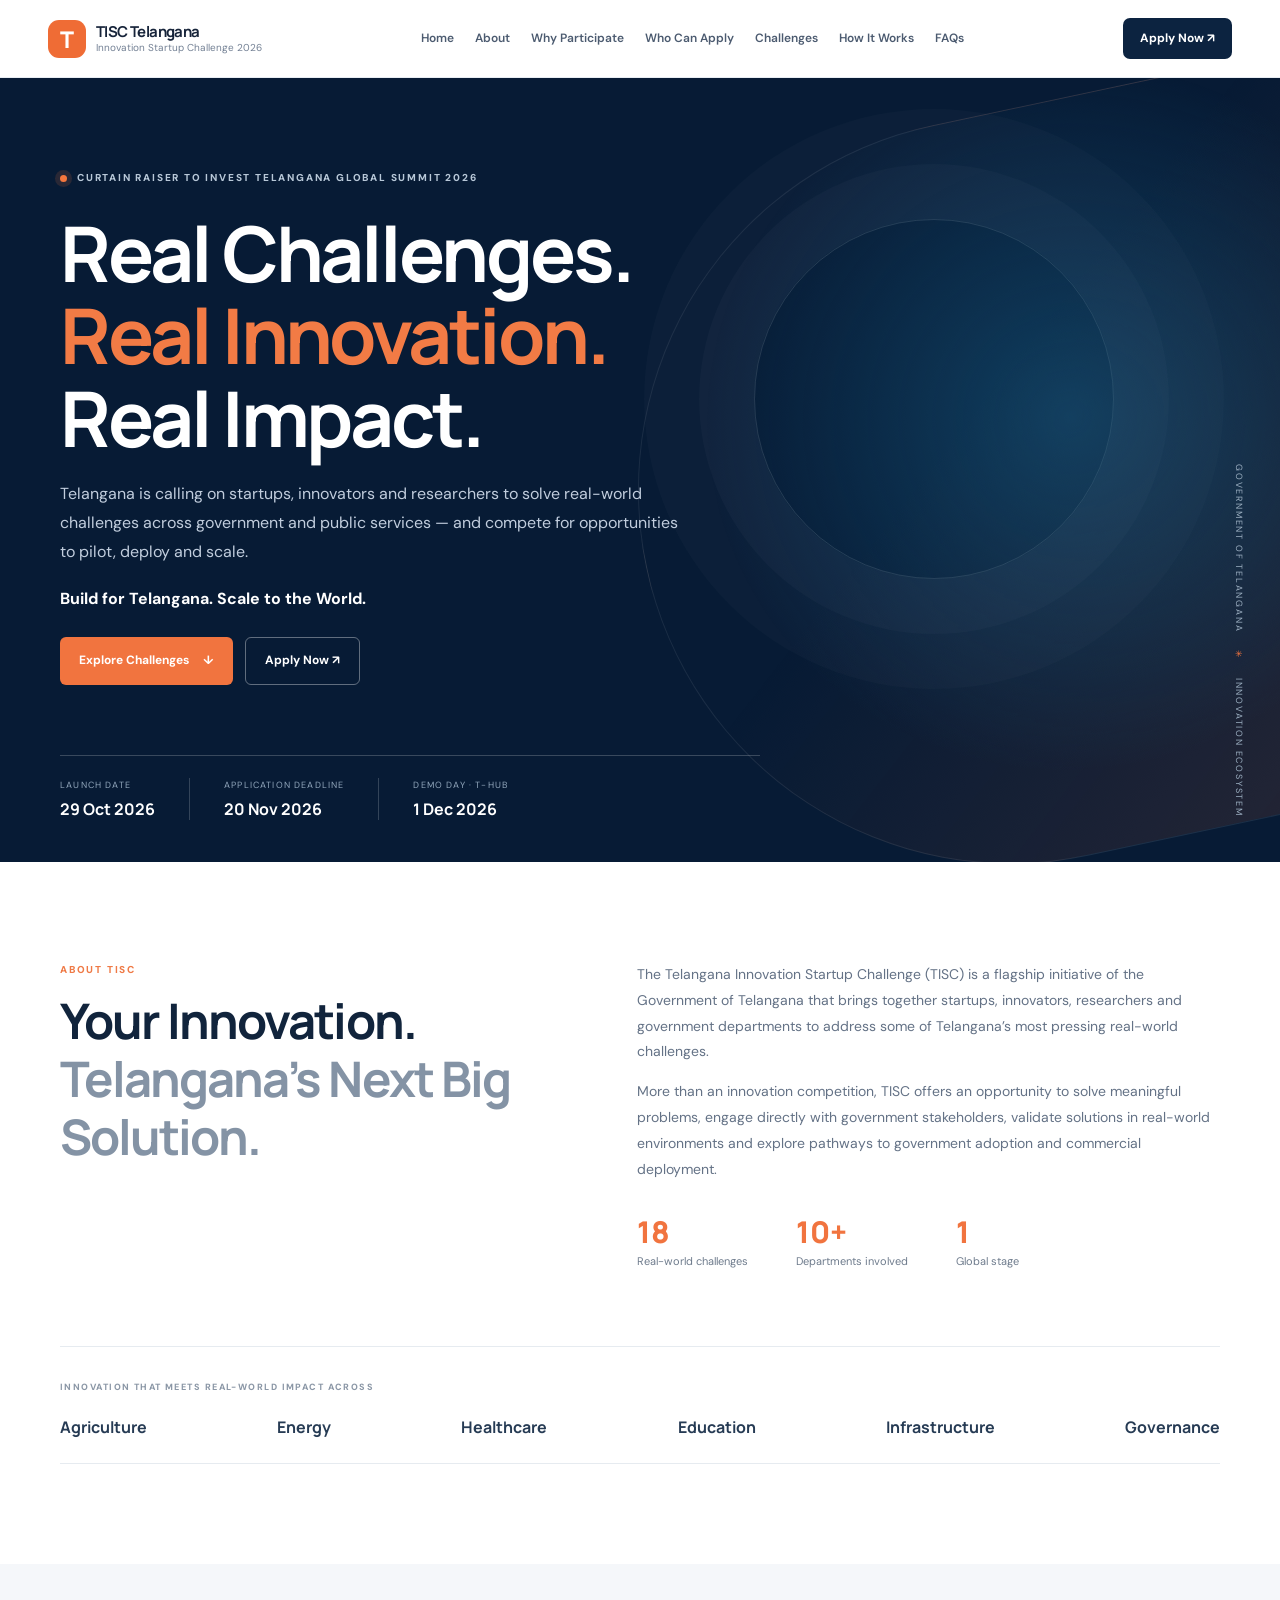
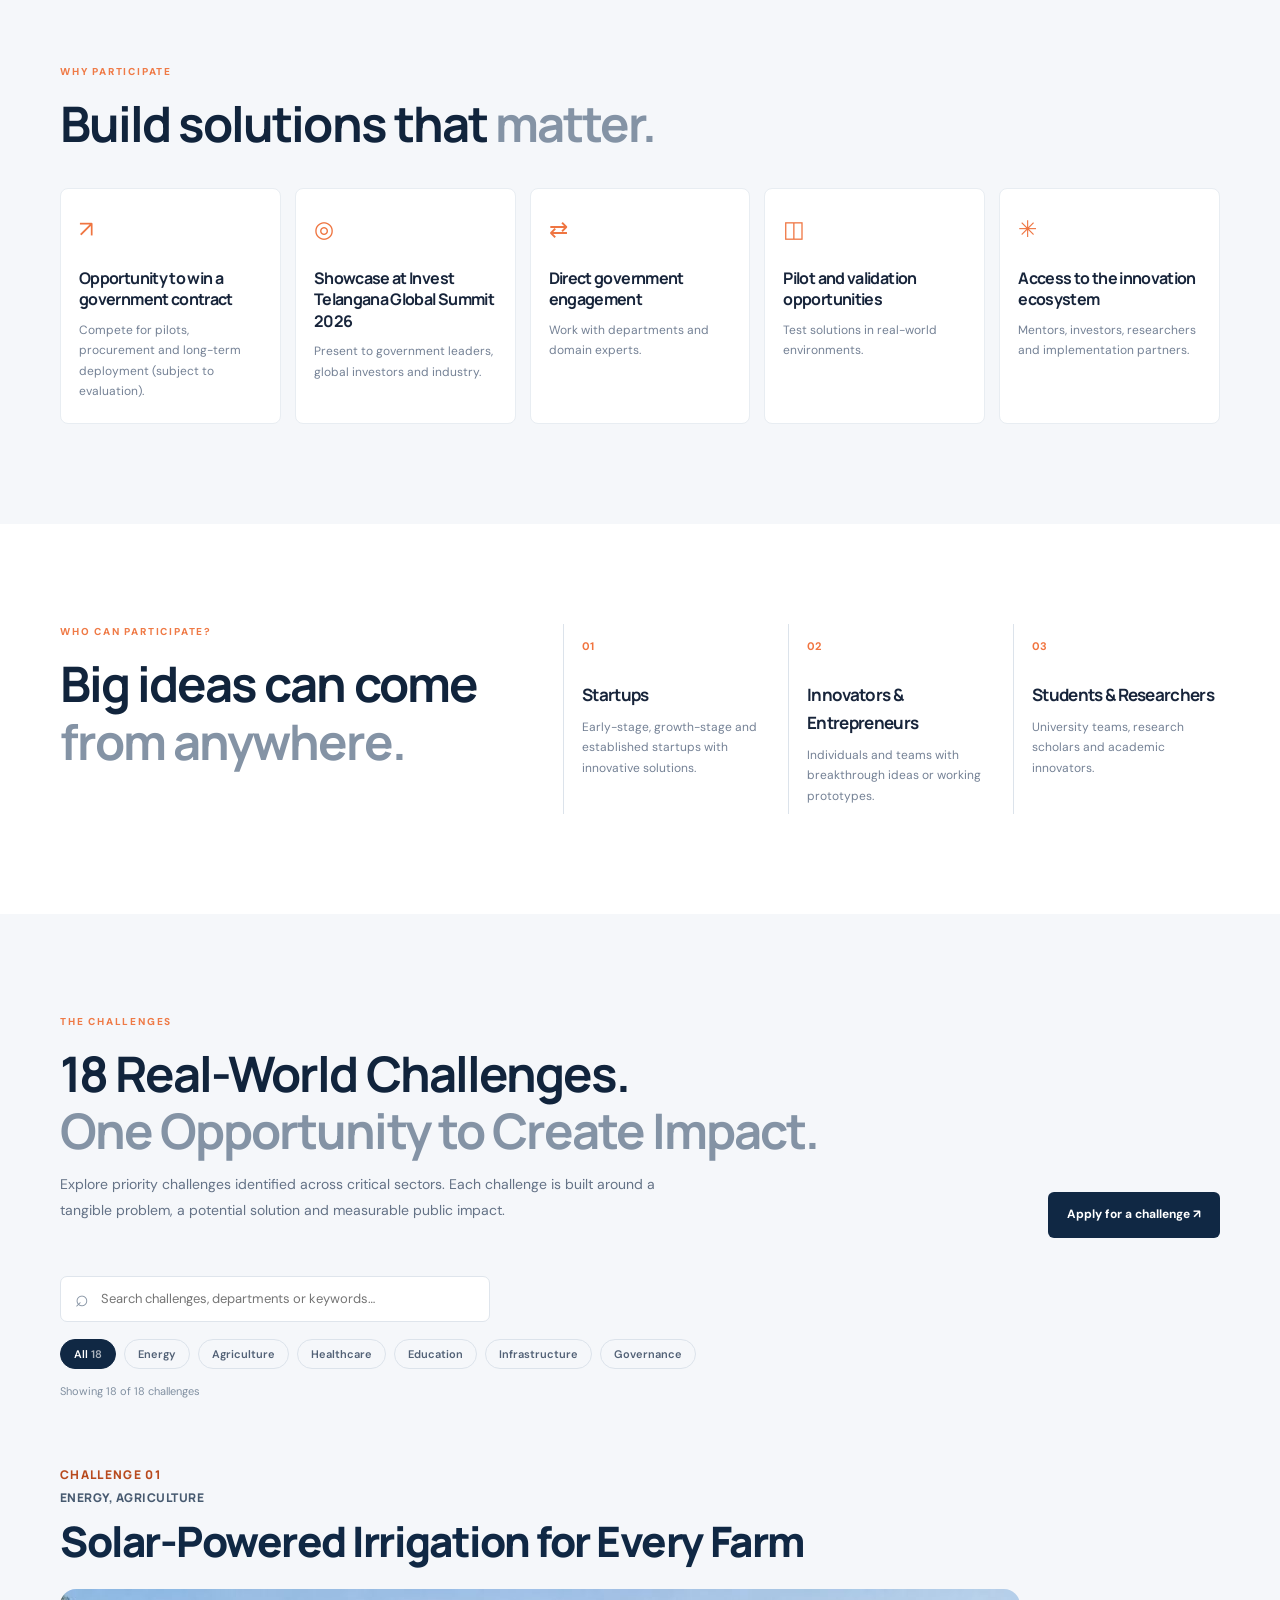
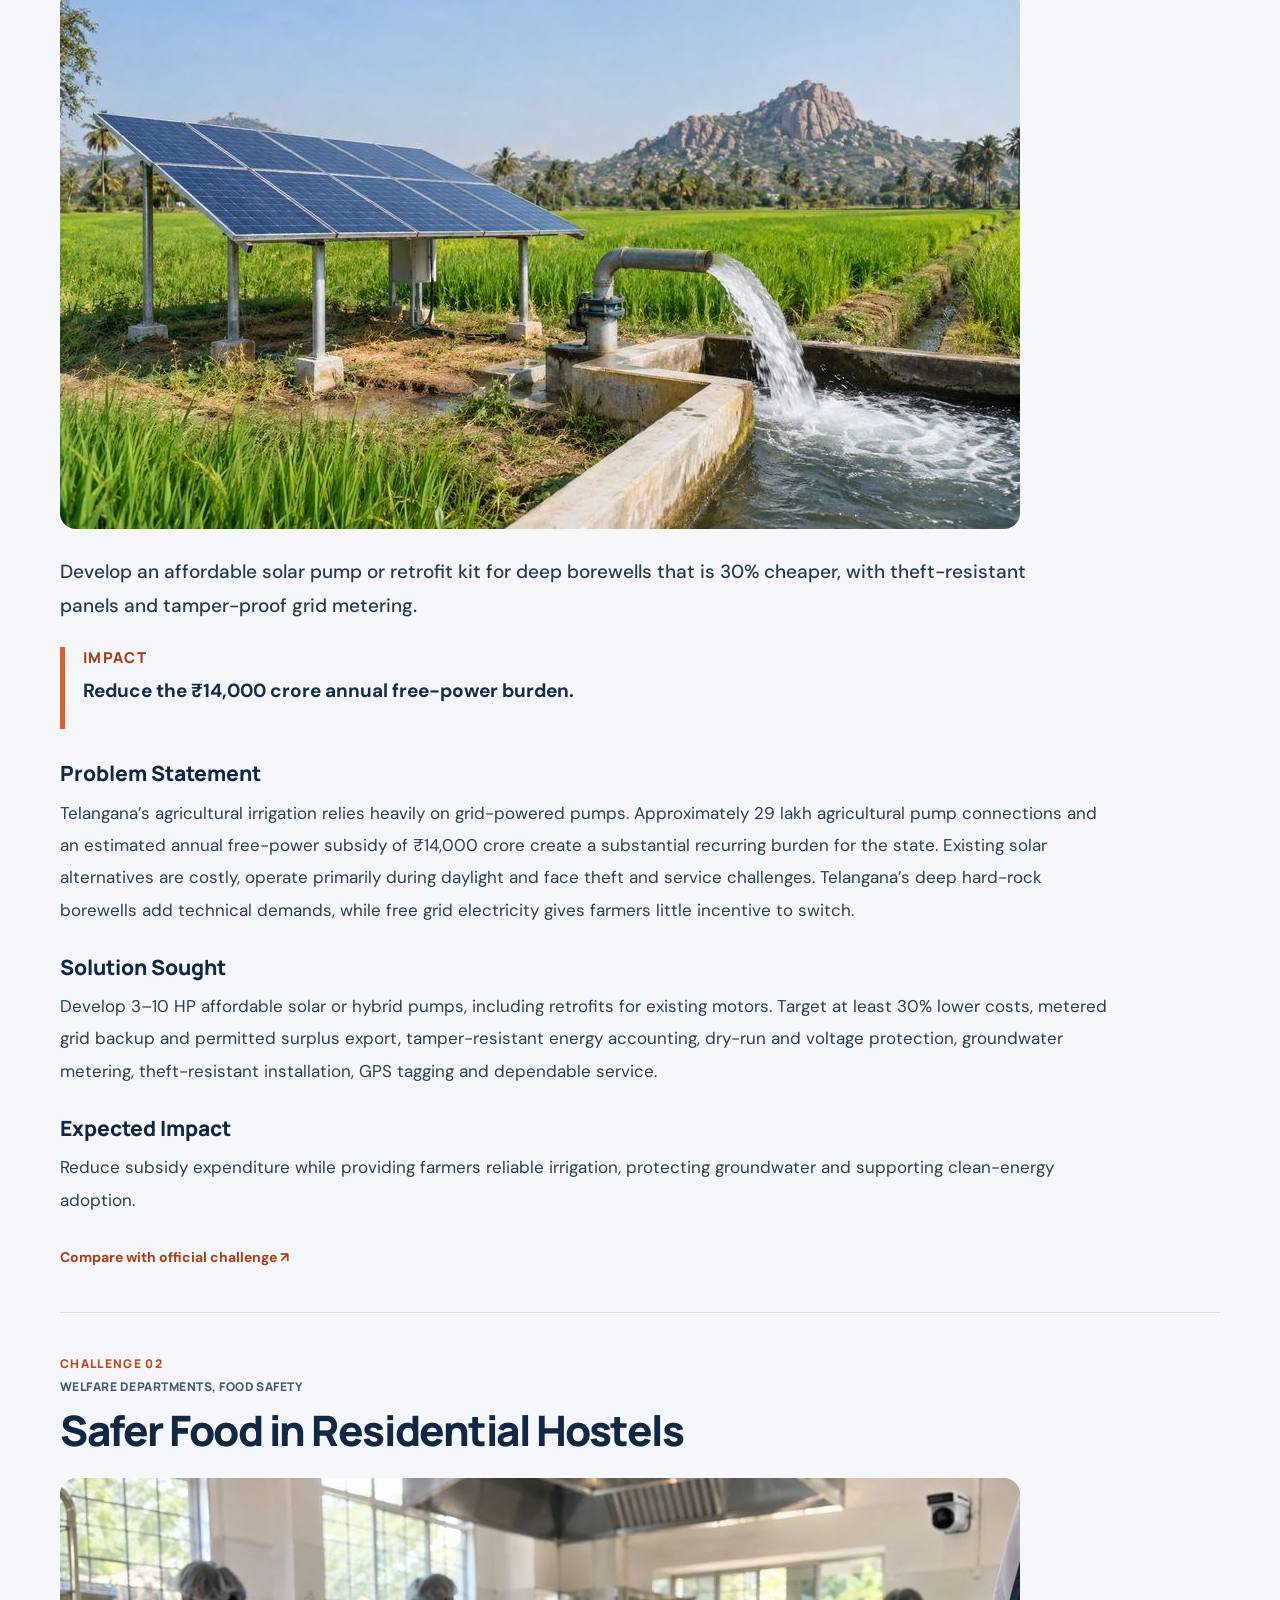
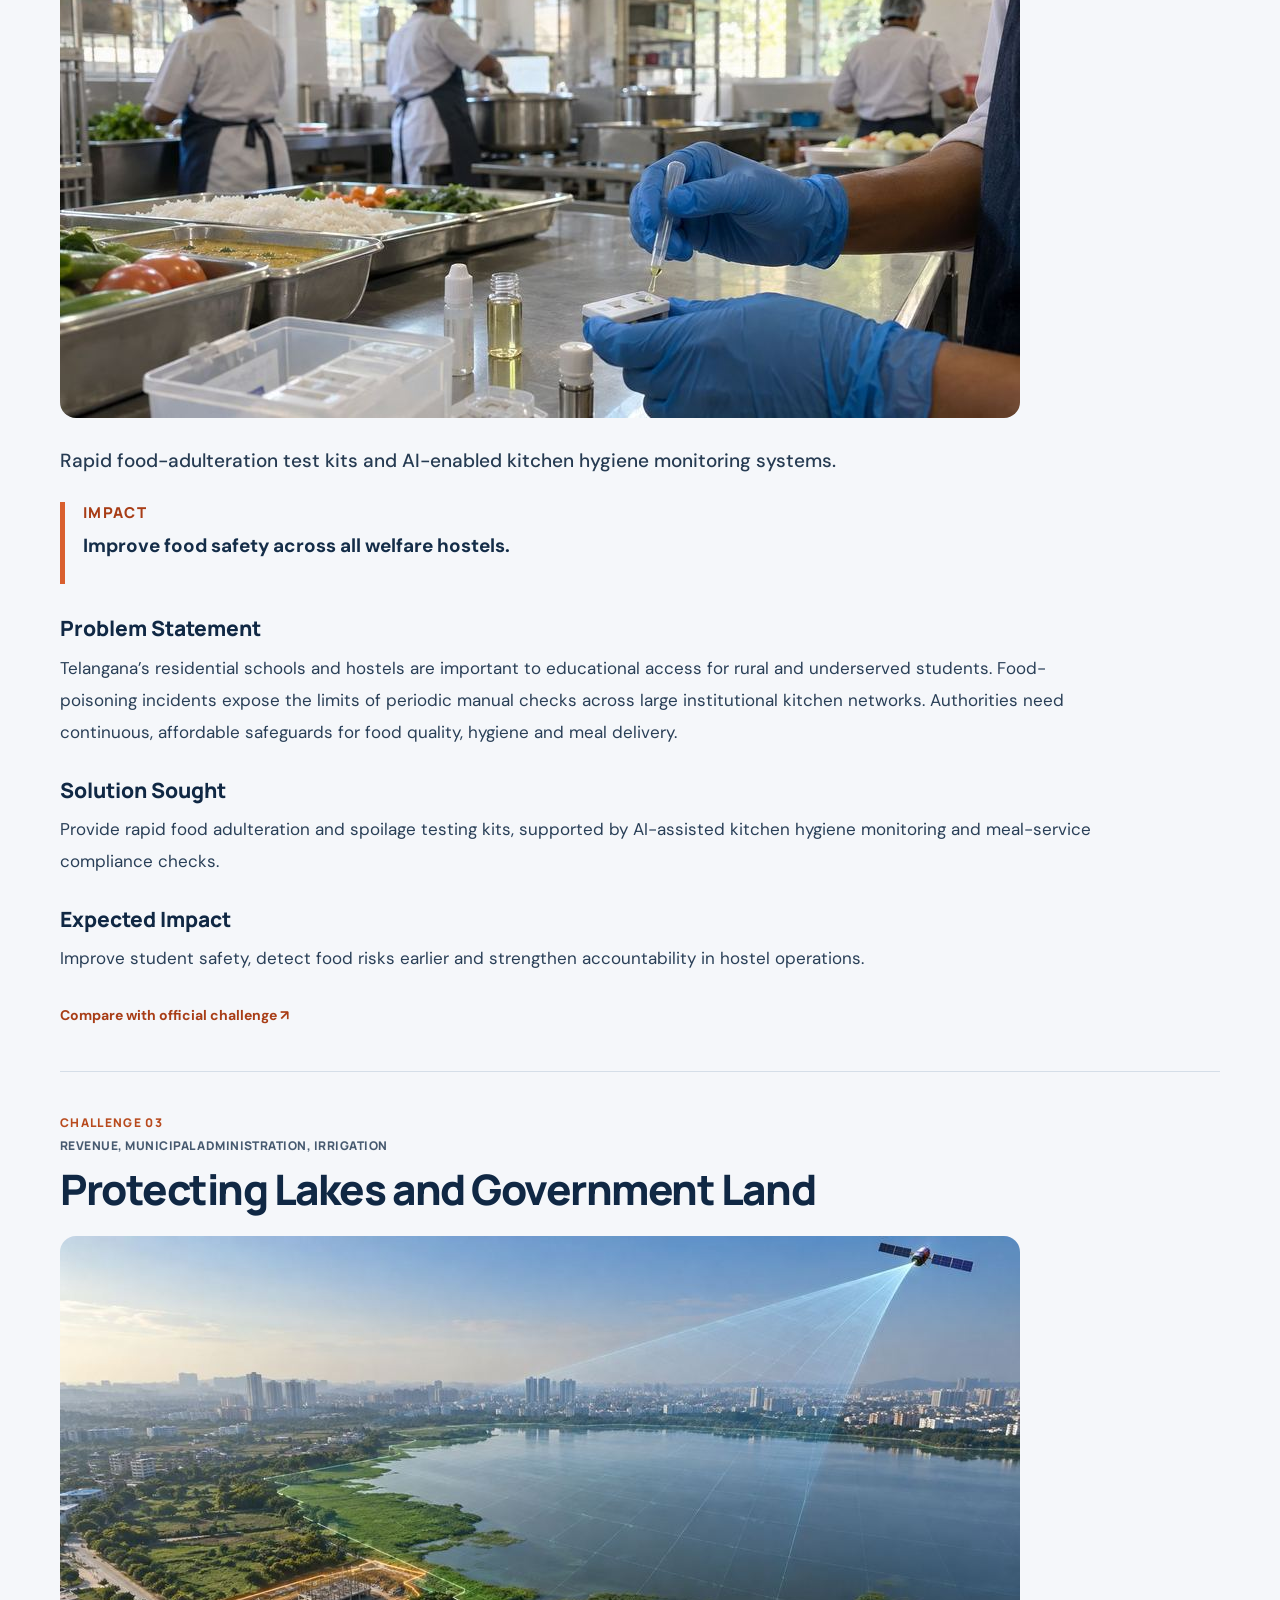
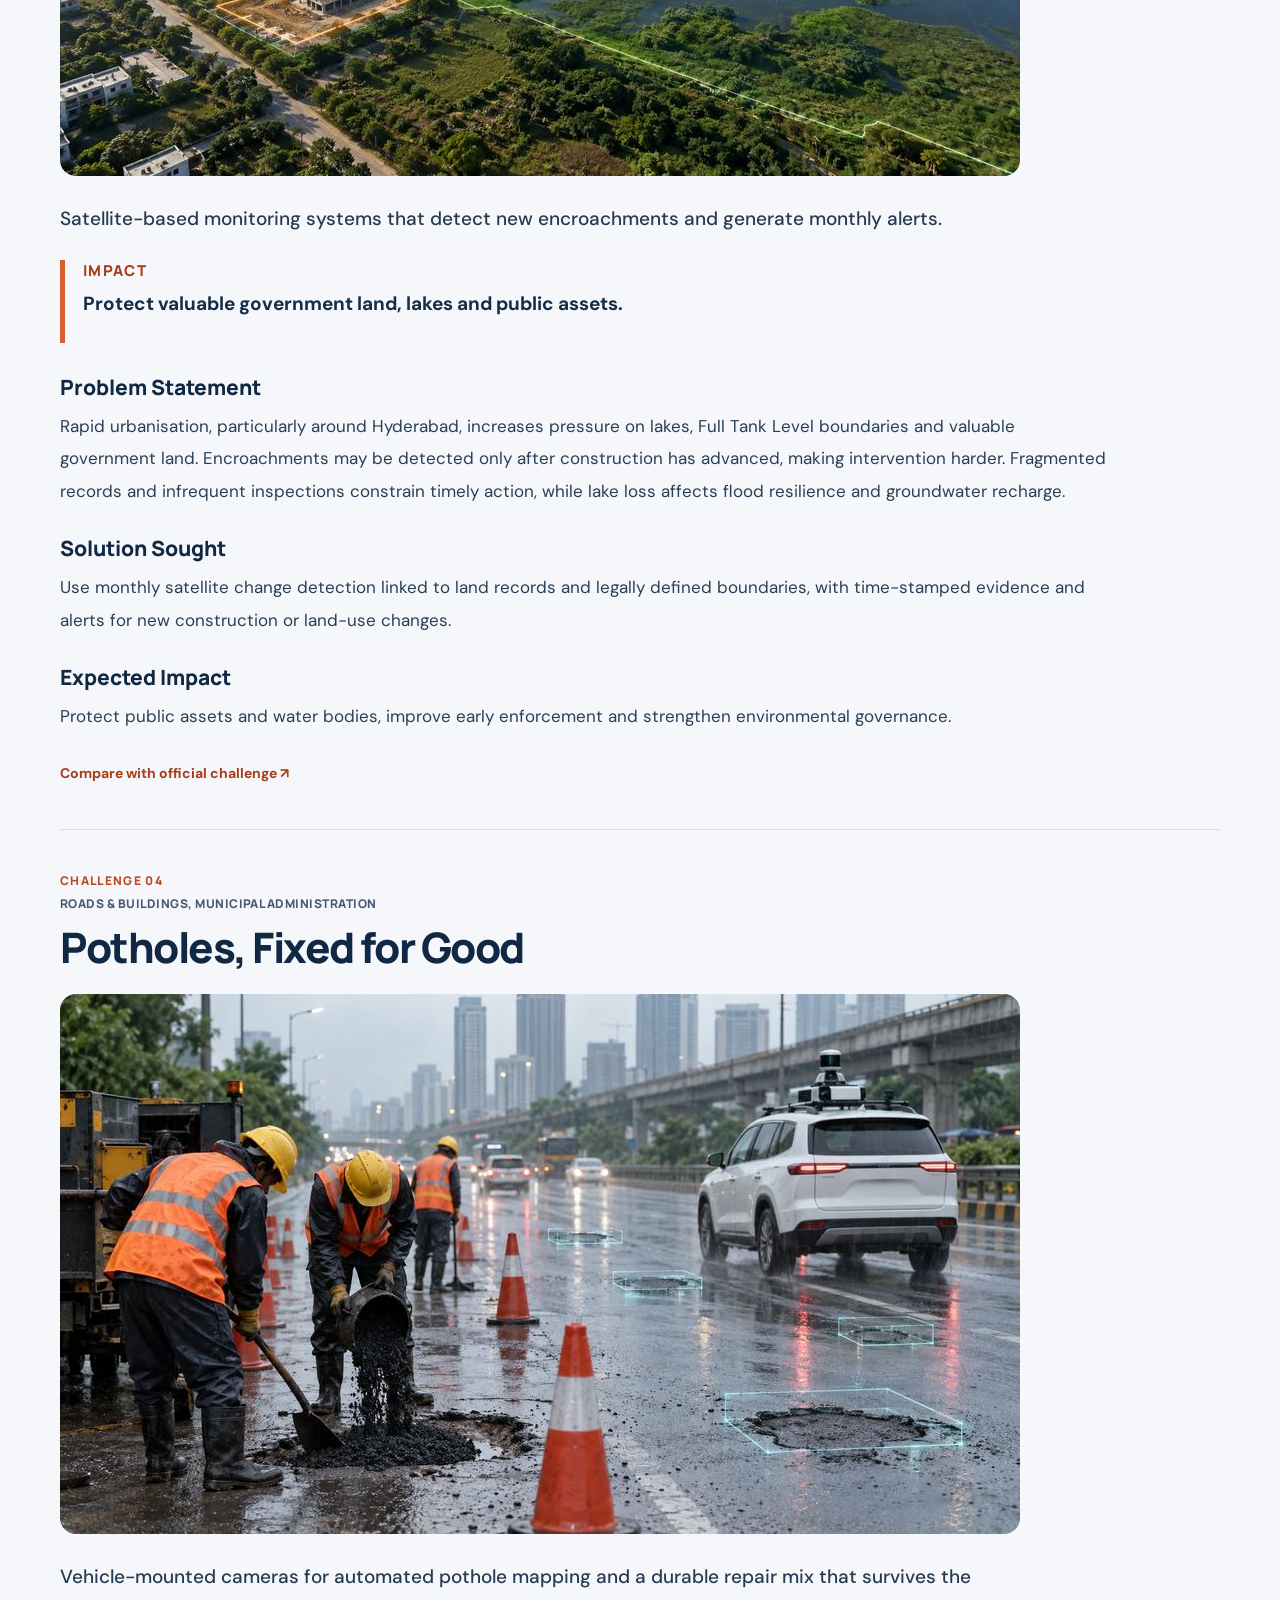
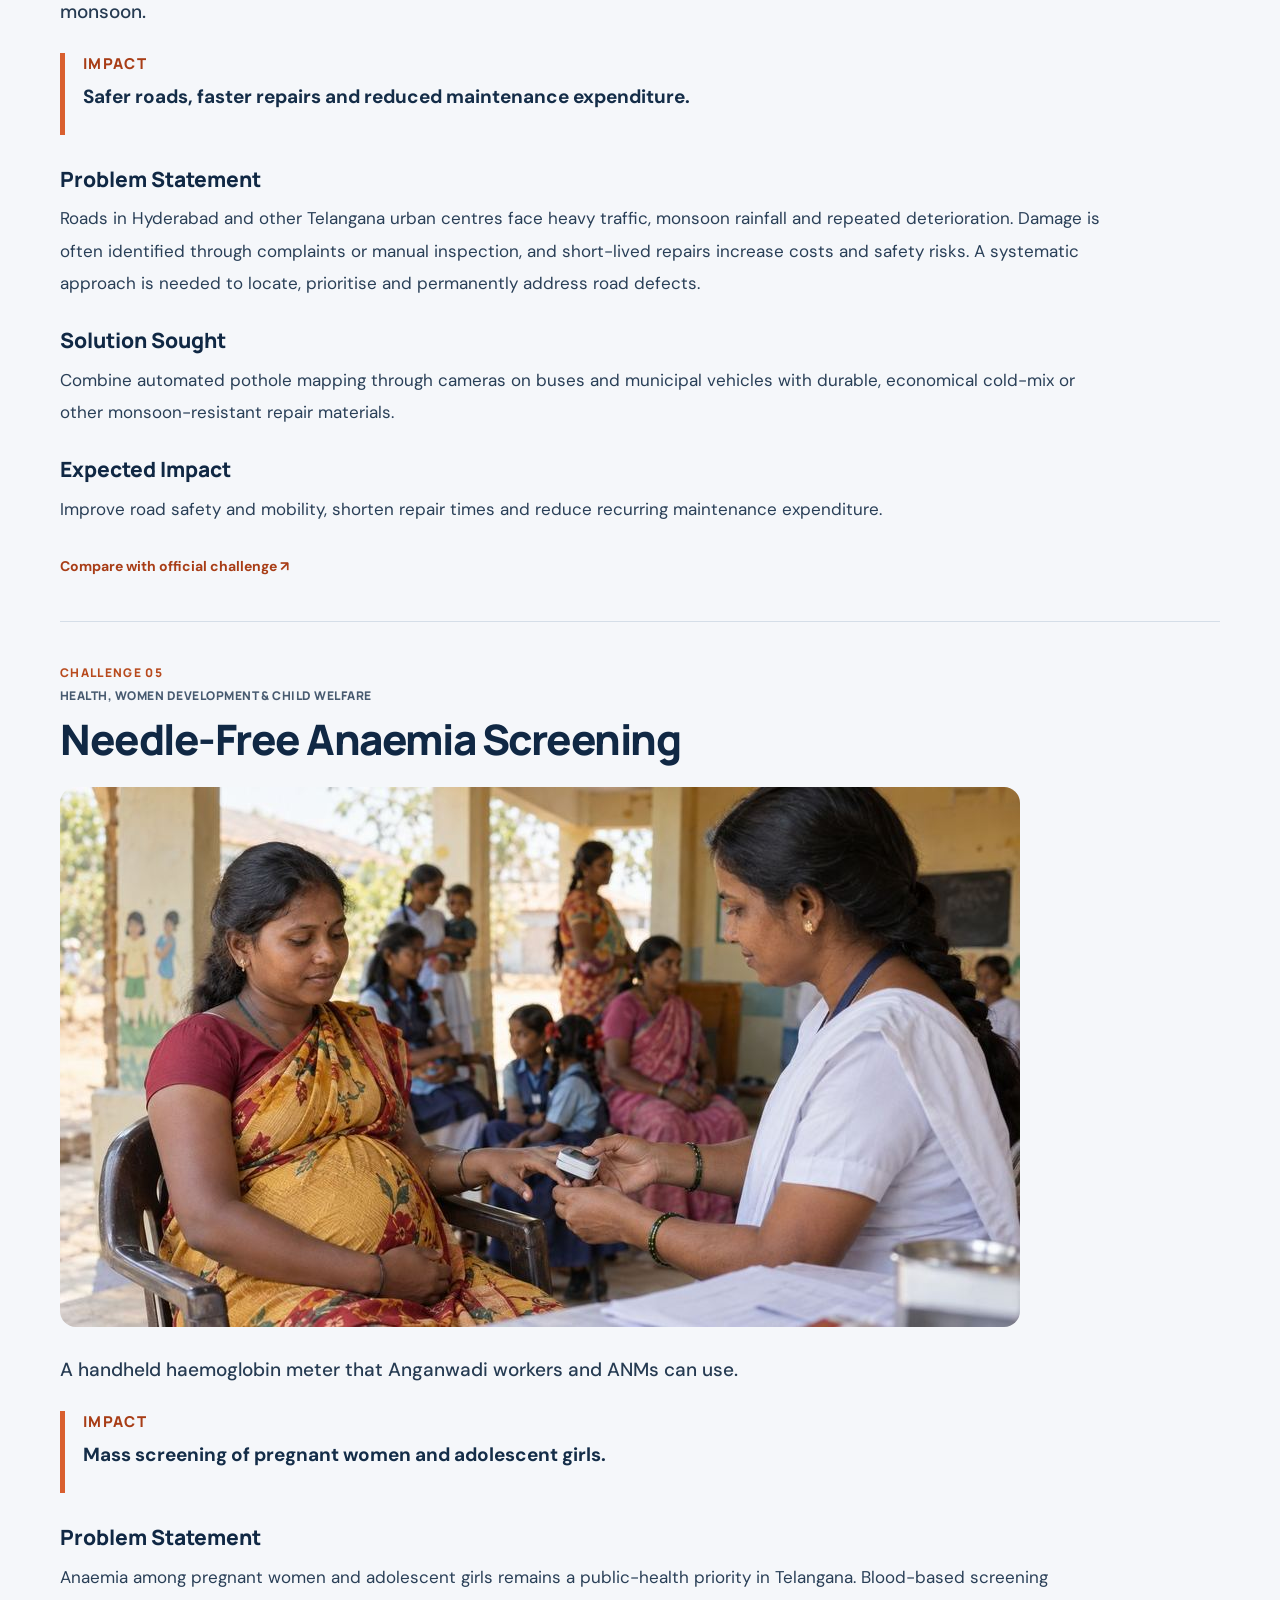
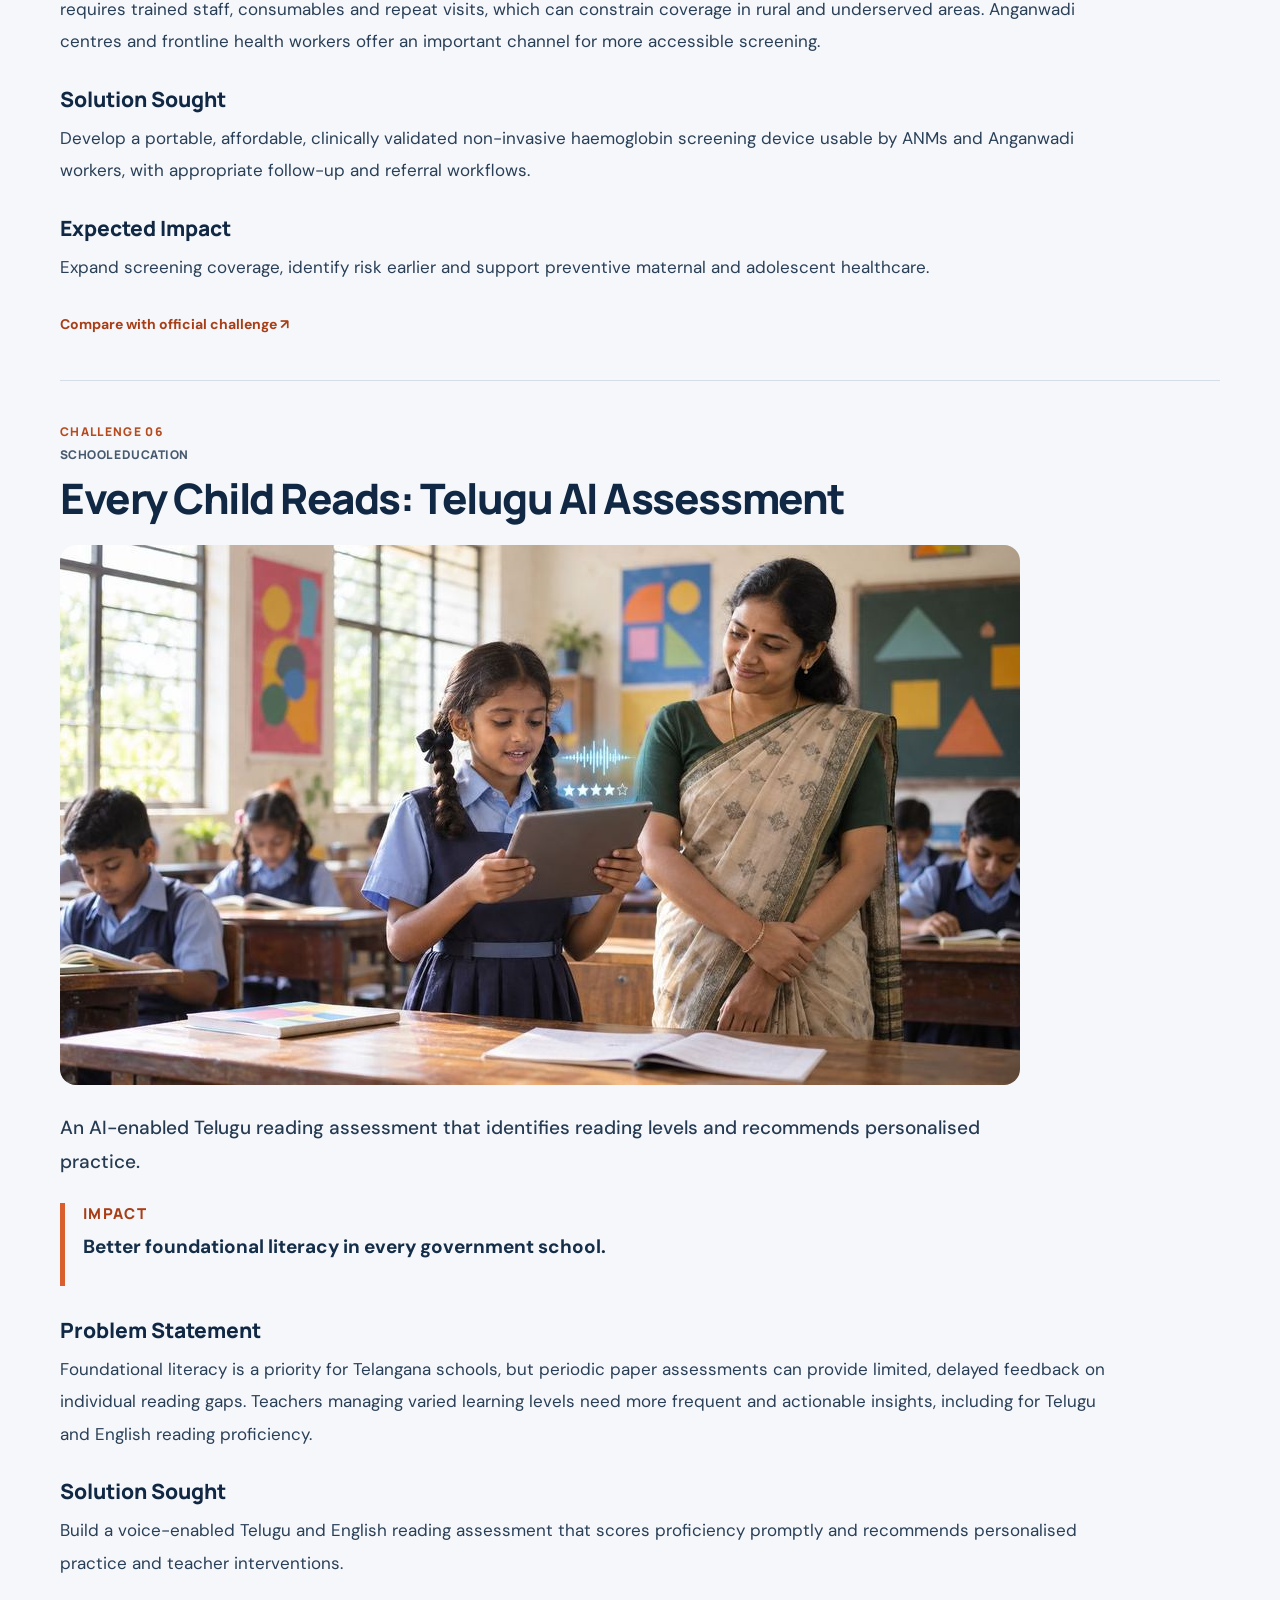
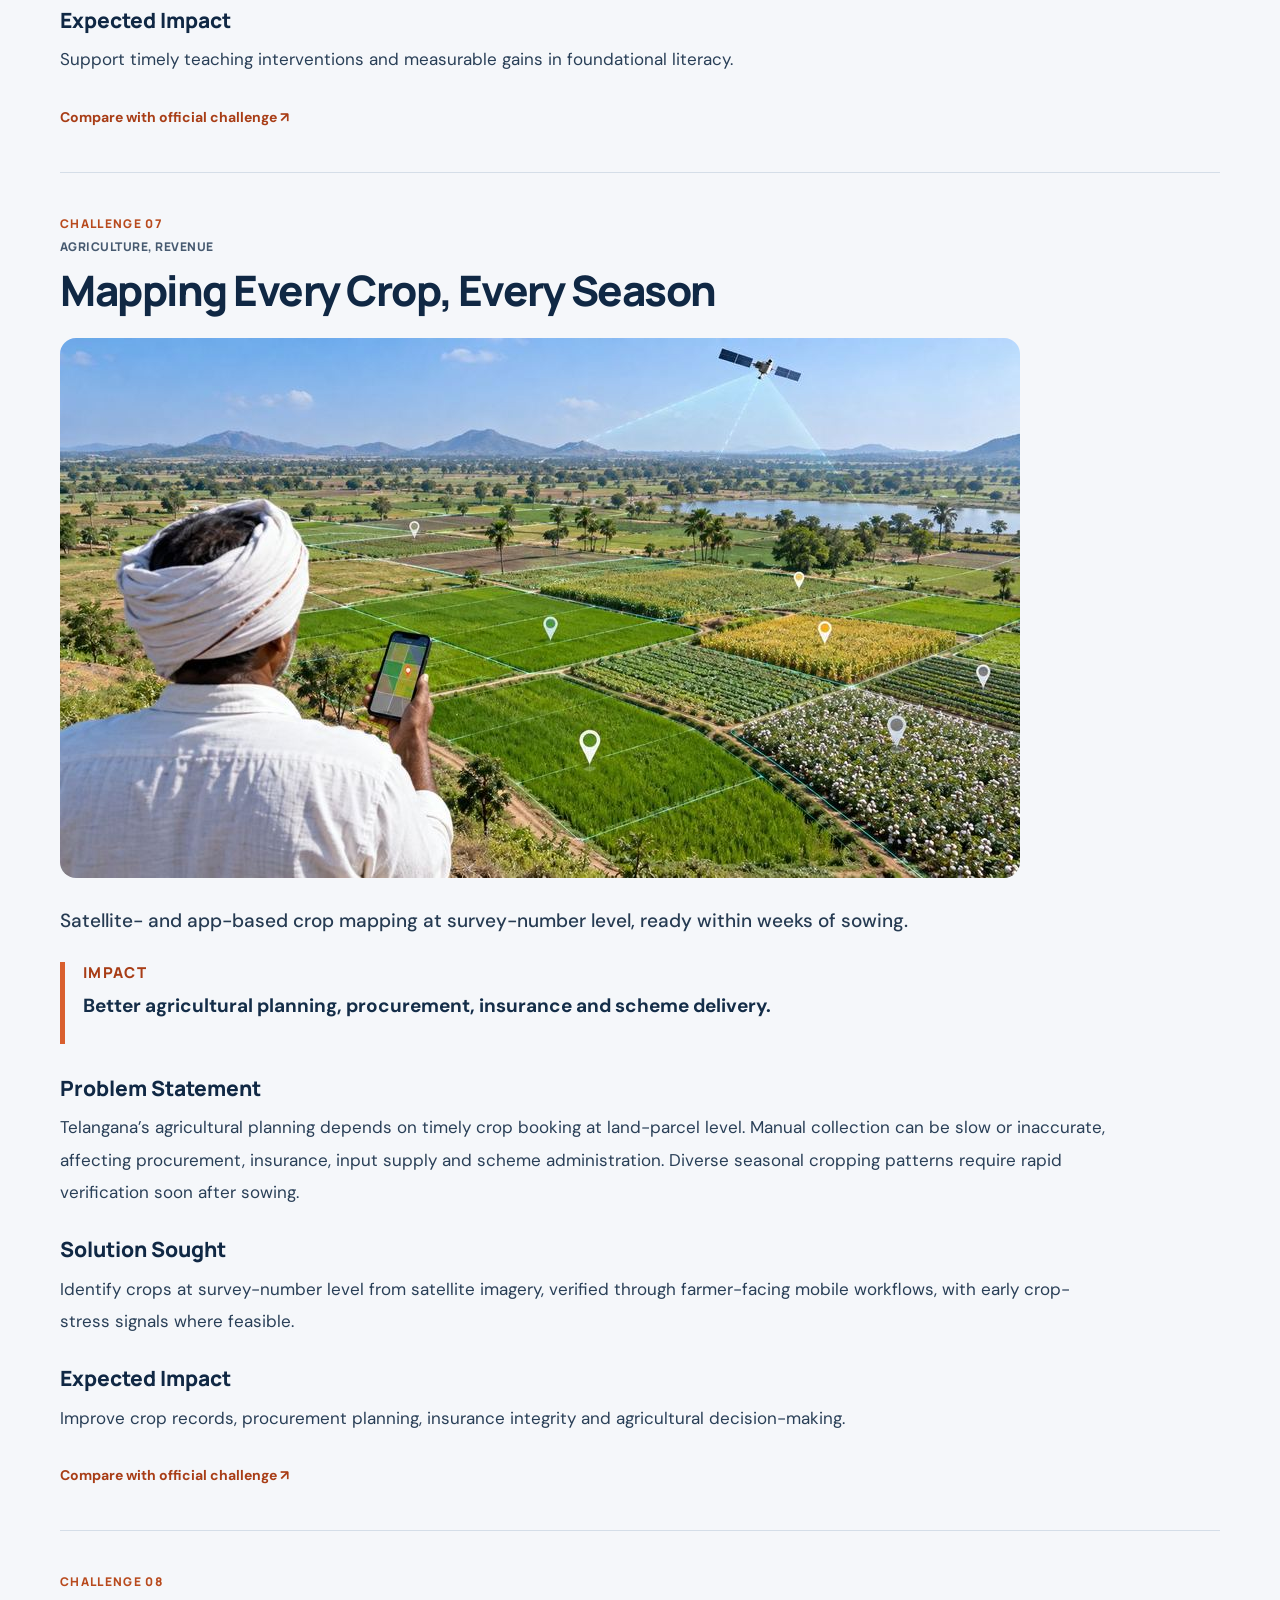
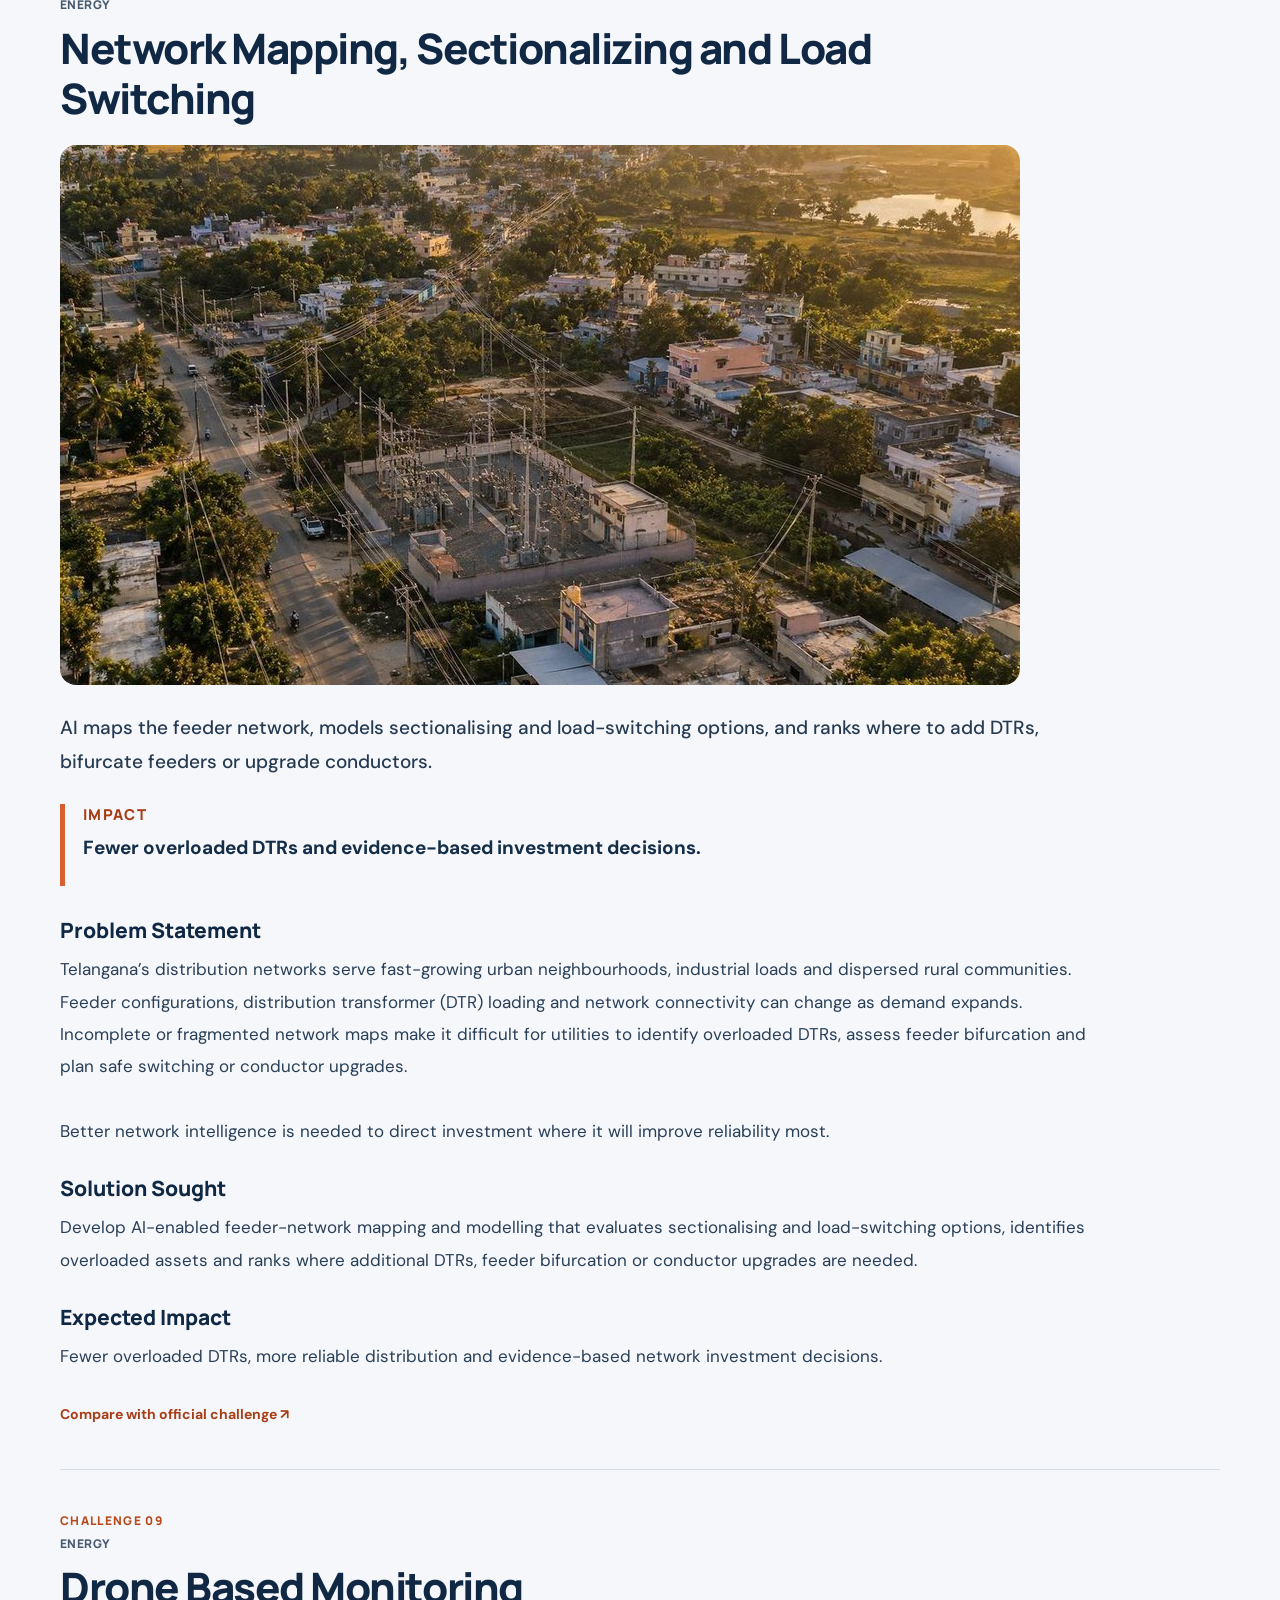
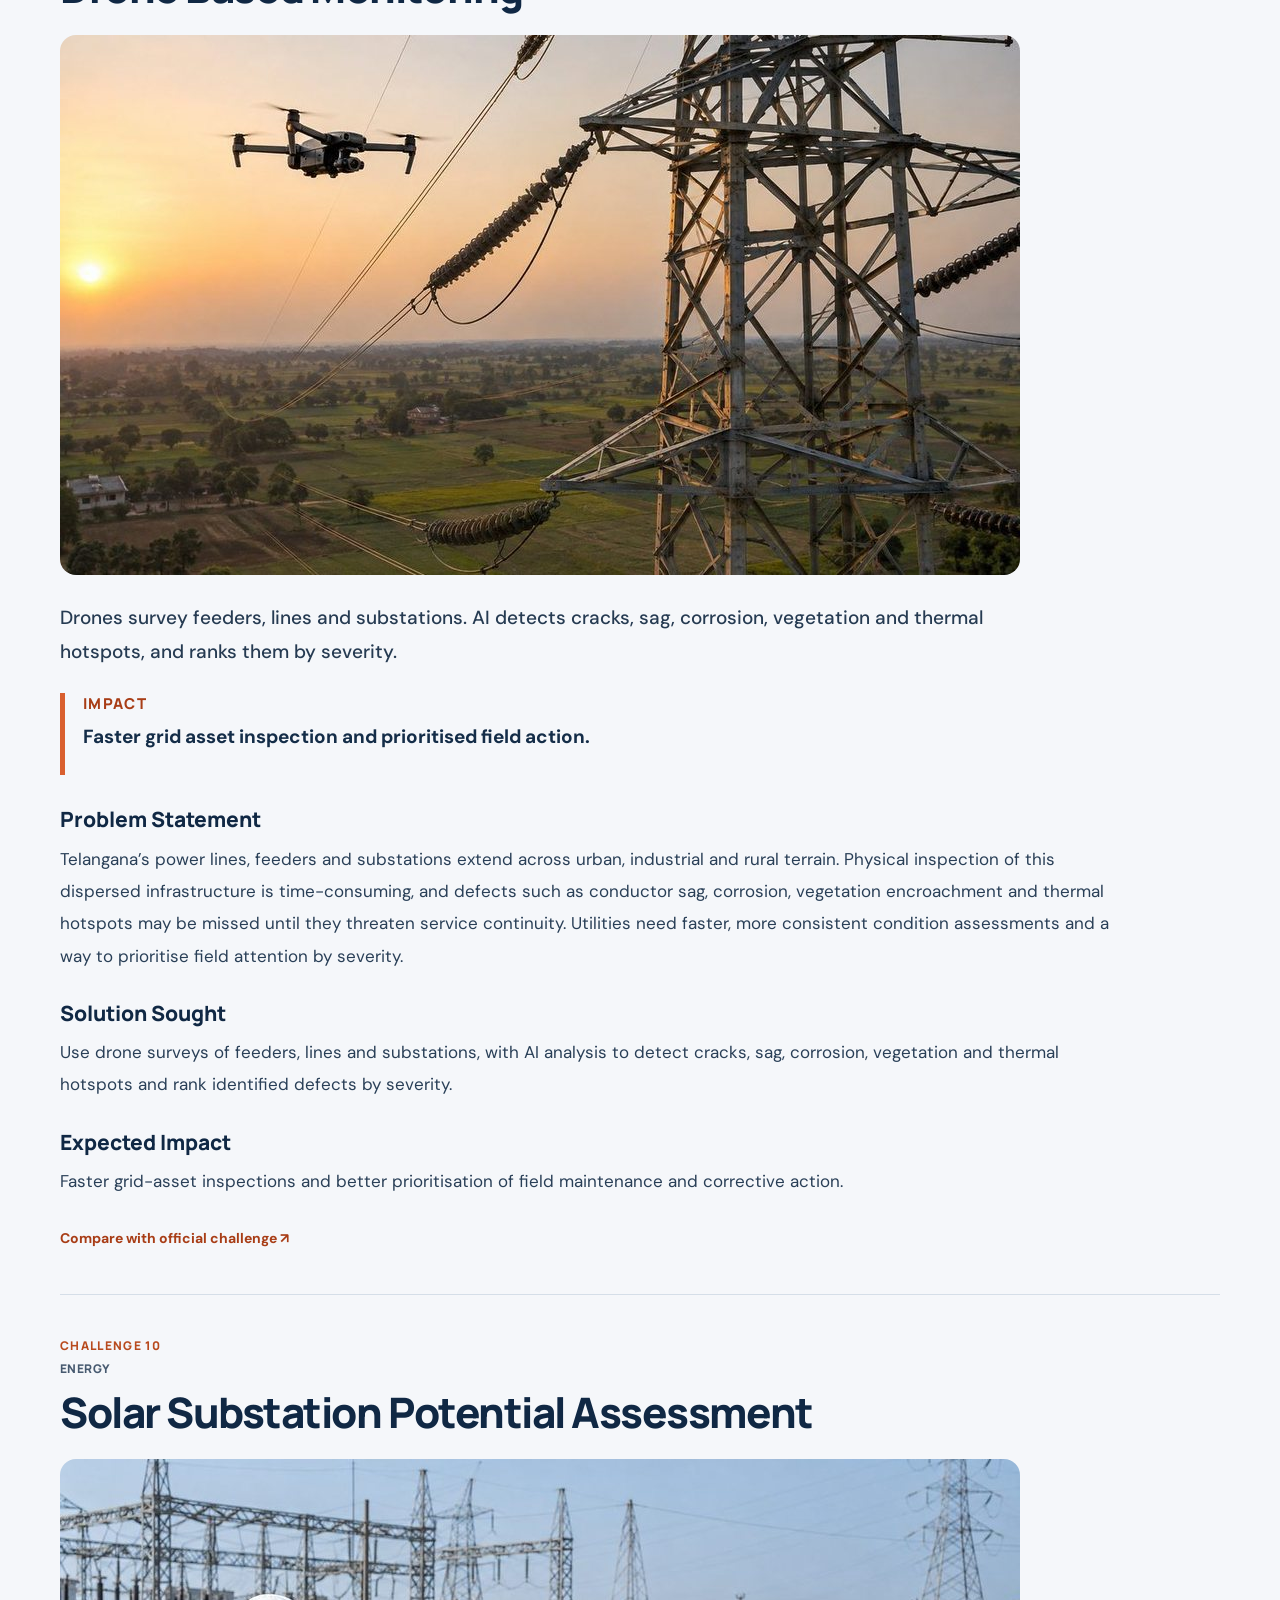
==== commit 05659044: "Refresh stylesheet for rounded challenge images" ====
--- a/index.html
+++ b/index.html
@@ -1 +1 @@
-<!doctype html><html lang="en"><head><meta charset="utf-8"><meta name="viewport" content="width=device-width,initial-scale=1"><meta name="description" content="Explore the 18 Telangana Innovation Startup Challenge 2026 challenges."><meta name="theme-color" content="#071b35"><title>TISC Telangana 2026 | Innovation Startup Challenge</title><link rel="stylesheet" href="styles.css?v=plain-page-final-20261111"><link rel="preconnect" href="https://fonts.googleapis.com"><link rel="preconnect" href="https://fonts.gstatic.com" crossorigin><link href="https://fonts.googleapis.com/css2?family=DM+Sans:wght@400;500;600;700&family=Manrope:wght@400;500;600;700;800&display=swap" rel="stylesheet"></head><body><header class="site-header"><div class="nav-wrap"><a class="brand" href="#home"><span class="brand-mark">T</span><span><b>TISC Telangana</b><small>Innovation Startup Challenge 2026</small></span></a><button class="menu-toggle" aria-label="Toggle menu" aria-expanded="false">☰</button><nav class="main-nav"><a href="#home">Home</a><a href="#about">About</a><a href="#why">Why Participate</a><a href="#who">Who Can Apply</a><a href="#challenges">Challenges</a><a href="#how">How It Works</a><a href="#faqs">FAQs</a></nav><a class="nav-apply" href="https://tisc.telangana.gov.in/" target="_blank" rel="noopener">Apply Now <span>↗</span></a></div></header><main><section class="hero" id="home"><div class="hero-glow"></div><div class="container hero-inner"><div class="eyebrow"><span class="live-dot"></span> CURTAIN RAISER TO INVEST TELANGANA GLOBAL SUMMIT 2026</div><h1>Real Challenges.<br><em>Real Innovation.</em><br>Real Impact.</h1><p class="hero-copy">Telangana is calling on startups, innovators and researchers to solve real-world challenges across government and public services — and compete for opportunities to pilot, deploy and scale.</p><p class="hero-tag">Build for Telangana. Scale to the World.</p><div class="hero-actions"><a class="btn btn-primary" href="#challenges">Explore Challenges <span>↓</span></a><a class="btn btn-outline" href="https://tisc.telangana.gov.in/" target="_blank" rel="noopener">Apply Now ↗</a></div><div class="date-strip"><div><small>LAUNCH DATE</small><b>29 Oct 2026</b></div><div><small>APPLICATION DEADLINE</small><b>20 Nov 2026</b></div><div><small>DEMO DAY · T-HUB</small><b>1 Dec 2026</b></div></div></div><div class="hero-side-note">GOVERNMENT OF TELANGANA <span>✳</span> INNOVATION ECOSYSTEM</div></section><section class="intro section" id="about"><div class="container intro-grid"><div><div class="section-kicker">ABOUT TISC</div><h2>Your Innovation.<br><span>Telangana’s Next Big Solution.</span></h2></div><div class="intro-text"><p>The Telangana Innovation Startup Challenge (TISC) is a flagship initiative of the Government of Telangana that brings together startups, innovators, researchers and government departments to address some of Telangana’s most pressing real-world challenges.</p><p>More than an innovation competition, TISC offers an opportunity to solve meaningful problems, engage directly with government stakeholders, validate solutions in real-world environments and explore pathways to government adoption and commercial deployment.</p><div class="stats"><div><b>18</b><span>Real-world challenges</span></div><div><b>10+</b><span>Departments involved</span></div><div><b>1</b><span>Global stage</span></div></div></div></div><div class="container sector-band"><span>INNOVATION THAT MEETS REAL-WORLD IMPACT ACROSS</span><div class="sector-list"><b>Agriculture</b><b>Energy</b><b>Healthcare</b><b>Education</b><b>Infrastructure</b><b>Governance</b></div></div></section><section class="benefits section" id="why"><div class="container"><div class="section-kicker">WHY PARTICIPATE</div><h2>Build solutions that <span>matter.</span></h2><div class="benefit-grid"><article class="benefit-card"><span>↗</span><h3>Opportunity to win a government contract</h3><p>Compete for pilots, procurement and long-term deployment (subject to evaluation).</p></article><article class="benefit-card"><span>◎</span><h3>Showcase at Invest Telangana Global Summit 2026</h3><p>Present to government leaders, global investors and industry.</p></article><article class="benefit-card"><span>⇄</span><h3>Direct government engagement</h3><p>Work with departments and domain experts.</p></article><article class="benefit-card"><span>◫</span><h3>Pilot and validation opportunities</h3><p>Test solutions in real-world environments.</p></article><article class="benefit-card"><span>✳</span><h3>Access to the innovation ecosystem</h3><p>Mentors, investors, researchers and implementation partners.</p></article></div></div></section><section class="who section" id="who"><div class="container who-grid"><div><div class="section-kicker">WHO CAN PARTICIPATE?</div><h2>Big ideas can come<br><span>from anywhere.</span></h2></div><div class="who-cards"><article><b>01</b><h3>Startups</h3><p>Early-stage, growth-stage and established startups with innovative solutions.</p></article><article><b>02</b><h3>Innovators & Entrepreneurs</h3><p>Individuals and teams with breakthrough ideas or working prototypes.</p></article><article><b>03</b><h3>Students & Researchers</h3><p>University teams, research scholars and academic innovators.</p></article></div></div></section><section class="challenges-section section" id="challenges"><div class="container"><div class="challenge-heading"><div><div class="section-kicker">THE CHALLENGES</div><h2>18 Real-World Challenges.<br><span>One Opportunity to Create Impact.</span></h2><p>Explore priority challenges identified across critical sectors. Each challenge is built around a tangible problem, a potential solution and measurable public impact.</p></div><a class="btn btn-dark" href="https://tisc.telangana.gov.in/" target="_blank" rel="noopener">Apply for a challenge ↗</a></div><div class="challenge-tools"><label class="search-box"><span>⌕</span><input id="challengeSearch" type="search" placeholder="Search challenges, departments or keywords…" aria-label="Search challenges"></label><div class="filters" id="filters"><button class="filter active" data-filter="all">All <span>18</span></button><button class="filter" data-filter="energy">Energy</button><button class="filter" data-filter="agriculture">Agriculture</button><button class="filter" data-filter="health">Healthcare</button><button class="filter" data-filter="education">Education</button><button class="filter" data-filter="infrastructure">Infrastructure</button><button class="filter" data-filter="governance">Governance</button></div><div class="result-count" id="resultCount">Showing 18 challenges</div></div><div class="challenge-grid" id="challengeGrid"></div></div></section><section class="how section" id="how"><div class="container"><div class="section-kicker">HOW IT WORKS</div><h2>From idea <span>to deployment.</span></h2><div class="steps"><article><b>01</b><h3>Explore and apply</h3><p>Choose your challenge and submit your solution by 20 Nov 2026.</p></article><article><b>02</b><h3>Evaluation and shortlisting</h3><p>Based on feasibility, innovation, affordability, scalability and public impact.</p></article><article><b>03</b><h3>Pitch to the departments</h3><p>Shortlisted teams demonstrate their solutions to the departments at Demo Day on 1 Dec 2026, T-Hub campus, Hyderabad.</p></article><article><b>04</b><h3>Startup Showcase</h3><p>Selected startups showcase their solutions from 7 to 9 Dec 2026, a curtain raiser to Invest Telangana Global Summit 2026.</p></article><article><b>05</b><h3>Pilot, deploy and scale</h3><p>Opportunity to pilot and potential government procurement.</p></article></div><div class="key-dates"><div><div class="section-kicker">KEY DATES</div><h3>Mark your calendar.</h3></div><div><b>29 October 2026</b><span>Live Challenge Launch</span></div><div><b>20 November 2026</b><span>Applications Close</span></div><div><b>1 December 2026</b><span>Demo Day · T-Hub campus, Hyderabad</span></div><div><b>7 – 9 December 2026</b><span>Startup Showcase for selected startups</span></div></div></div></section><section class="faq section" id="faqs"><div class="container faq-grid"><div><div class="section-kicker">FAQs</div><h2>Questions,<br><span>answered.</span></h2><p>Everything you need to know before you apply. Exact requirements for each challenge are subject to departmental confirmation.</p></div><div class="faq-list"><details><summary>Who can apply to TISC?</summary><p>Startups at any stage, individual innovators and entrepreneurs, and student and university research teams.</p></details><details><summary>What is the last date to apply?</summary><p>Applications open on 29 October 2026 and close on 20 November 2026. Demo Day is on 1 December 2026 at the T-Hub campus, Hyderabad, and selected startups take part in the Startup Showcase from 7 to 9 December 2026.</p></details><details><summary>How will solutions be evaluated?</summary><p>Shortlisting is based on feasibility, innovation, affordability, scalability and public impact.</p></details><details><summary>Will I get to present at the Global Summit?</summary><p>Selected teams may present their solutions at the Invest Telangana Global Summit 2026 to government leaders, global investors and industry.</p></details><details><summary>Can I apply for multiple use cases or target sectors?</summary><p>No, you can only apply for 1 use case/sector at a time per registration. Choose the primary sector that best aligns with your core innovation.</p></details><details><summary>I am not from Hyderabad or Telangana. Can I still apply?</summary><p>Yes, applicants from all across India and global hubs are welcome to apply.</p></details><details><summary>Will the selection process be conducted online or offline?</summary><p>The 1st level screening and initial evaluation will be held online. Only shortlisted candidates will be required to attend the final pitch round and Demo Day offline at the T-Hub campus, Hyderabad.</p></details><details><summary>Can both software (AI/IT) and hardware (non-IT) innovations apply?</summary><p>Yes. TISC supports cross-sector innovation spanning pure software/AI solutions, hybrid IoT models, and non-IT hardware/materials science innovations.</p></details><details><summary>What parameters will the screening panel use to evaluate applications?</summary><p>Submissions will be assessed based on problem relevance, innovation uniqueness, Technology Readiness Level, team capability, and potential impact on public/industrial sectors.</p></details><details><summary>Does selection guarantee a government contract, PoC, purchase order or funding?</summary><p>No. Selection does not guarantee a government contract, Proof of Concept (PoC), Purchase Order (PO) or funding. Solutions may be considered by the relevant Government of Telangana departments for further evaluation. Any subsequent engagement would be subject to departmental requirements, applicable processes and approvals.</p></details></div></div></section><section class="closing"><div class="container closing-inner"><div class="section-kicker">YOUR IDEA. TELANGANA’S IMPACT.</div><h2>The next big solution<br>could be <em>yours.</em></h2><p>Solve a real challenge. Build something that matters. Get the opportunity to showcase your innovation on a global stage and compete for government adoption.</p><a class="btn btn-primary" href="https://tisc.telangana.gov.in/" target="_blank" rel="noopener">Apply Now ↗</a></div></section></main><footer class="footer"><div class="container footer-top"><div class="brand"><span class="brand-mark">T</span><span><b>TISC Telangana</b><small>A flagship initiative of the Government of Telangana</small></span></div><div><b>EXPLORE</b><a href="#about">About TISC</a><a href="#challenges">The Challenges</a><a href="#how">How It Works</a><a href="#faqs">FAQs</a></div><div><b>KEY DATES</b><span>Launch — 29 Oct 2026</span><span>Applications close — 20 Nov 2026</span><span>Demo Day — 1 Dec 2026, T-Hub, Hyderabad</span><span>Startup Showcase — 7–9 Dec 2026</span></div><div><b>CONTACT</b><a href="mailto:tisc@telangana.gov.in">tisc@telangana.gov.in</a><a href="https://tisc.telangana.gov.in/" target="_blank" rel="noopener">Official TISC website ↗</a></div></div><div class="container footer-bottom"><span>© 2026 TISC Telangana · Challenge information reproduced from the official website.</span><a href="#home">Back to top ↑</a></div></footer><script src="challenges.js?v=expanded-panels-20261111"></script><script src="script.js?v=plain-page-final-20261111"></script></body></html>+<!doctype html><html lang="en"><head><meta charset="utf-8"><meta name="viewport" content="width=device-width,initial-scale=1"><meta name="description" content="Explore the 18 Telangana Innovation Startup Challenge 2026 challenges."><meta name="theme-color" content="#071b35"><title>TISC Telangana 2026 | Innovation Startup Challenge</title><link rel="stylesheet" href="styles.css?v=rounded-images-20261111"><link rel="preconnect" href="https://fonts.googleapis.com"><link rel="preconnect" href="https://fonts.gstatic.com" crossorigin><link href="https://fonts.googleapis.com/css2?family=DM+Sans:wght@400;500;600;700&family=Manrope:wght@400;500;600;700;800&display=swap" rel="stylesheet"></head><body><header class="site-header"><div class="nav-wrap"><a class="brand" href="#home"><span class="brand-mark">T</span><span><b>TISC Telangana</b><small>Innovation Startup Challenge 2026</small></span></a><button class="menu-toggle" aria-label="Toggle menu" aria-expanded="false">☰</button><nav class="main-nav"><a href="#home">Home</a><a href="#about">About</a><a href="#why">Why Participate</a><a href="#who">Who Can Apply</a><a href="#challenges">Challenges</a><a href="#how">How It Works</a><a href="#faqs">FAQs</a></nav><a class="nav-apply" href="https://tisc.telangana.gov.in/" target="_blank" rel="noopener">Apply Now <span>↗</span></a></div></header><main><section class="hero" id="home"><div class="hero-glow"></div><div class="container hero-inner"><div class="eyebrow"><span class="live-dot"></span> CURTAIN RAISER TO INVEST TELANGANA GLOBAL SUMMIT 2026</div><h1>Real Challenges.<br><em>Real Innovation.</em><br>Real Impact.</h1><p class="hero-copy">Telangana is calling on startups, innovators and researchers to solve real-world challenges across government and public services — and compete for opportunities to pilot, deploy and scale.</p><p class="hero-tag">Build for Telangana. Scale to the World.</p><div class="hero-actions"><a class="btn btn-primary" href="#challenges">Explore Challenges <span>↓</span></a><a class="btn btn-outline" href="https://tisc.telangana.gov.in/" target="_blank" rel="noopener">Apply Now ↗</a></div><div class="date-strip"><div><small>LAUNCH DATE</small><b>29 Oct 2026</b></div><div><small>APPLICATION DEADLINE</small><b>20 Nov 2026</b></div><div><small>DEMO DAY · T-HUB</small><b>1 Dec 2026</b></div></div></div><div class="hero-side-note">GOVERNMENT OF TELANGANA <span>✳</span> INNOVATION ECOSYSTEM</div></section><section class="intro section" id="about"><div class="container intro-grid"><div><div class="section-kicker">ABOUT TISC</div><h2>Your Innovation.<br><span>Telangana’s Next Big Solution.</span></h2></div><div class="intro-text"><p>The Telangana Innovation Startup Challenge (TISC) is a flagship initiative of the Government of Telangana that brings together startups, innovators, researchers and government departments to address some of Telangana’s most pressing real-world challenges.</p><p>More than an innovation competition, TISC offers an opportunity to solve meaningful problems, engage directly with government stakeholders, validate solutions in real-world environments and explore pathways to government adoption and commercial deployment.</p><div class="stats"><div><b>18</b><span>Real-world challenges</span></div><div><b>10+</b><span>Departments involved</span></div><div><b>1</b><span>Global stage</span></div></div></div></div><div class="container sector-band"><span>INNOVATION THAT MEETS REAL-WORLD IMPACT ACROSS</span><div class="sector-list"><b>Agriculture</b><b>Energy</b><b>Healthcare</b><b>Education</b><b>Infrastructure</b><b>Governance</b></div></div></section><section class="benefits section" id="why"><div class="container"><div class="section-kicker">WHY PARTICIPATE</div><h2>Build solutions that <span>matter.</span></h2><div class="benefit-grid"><article class="benefit-card"><span>↗</span><h3>Opportunity to win a government contract</h3><p>Compete for pilots, procurement and long-term deployment (subject to evaluation).</p></article><article class="benefit-card"><span>◎</span><h3>Showcase at Invest Telangana Global Summit 2026</h3><p>Present to government leaders, global investors and industry.</p></article><article class="benefit-card"><span>⇄</span><h3>Direct government engagement</h3><p>Work with departments and domain experts.</p></article><article class="benefit-card"><span>◫</span><h3>Pilot and validation opportunities</h3><p>Test solutions in real-world environments.</p></article><article class="benefit-card"><span>✳</span><h3>Access to the innovation ecosystem</h3><p>Mentors, investors, researchers and implementation partners.</p></article></div></div></section><section class="who section" id="who"><div class="container who-grid"><div><div class="section-kicker">WHO CAN PARTICIPATE?</div><h2>Big ideas can come<br><span>from anywhere.</span></h2></div><div class="who-cards"><article><b>01</b><h3>Startups</h3><p>Early-stage, growth-stage and established startups with innovative solutions.</p></article><article><b>02</b><h3>Innovators & Entrepreneurs</h3><p>Individuals and teams with breakthrough ideas or working prototypes.</p></article><article><b>03</b><h3>Students & Researchers</h3><p>University teams, research scholars and academic innovators.</p></article></div></div></section><section class="challenges-section section" id="challenges"><div class="container"><div class="challenge-heading"><div><div class="section-kicker">THE CHALLENGES</div><h2>18 Real-World Challenges.<br><span>One Opportunity to Create Impact.</span></h2><p>Explore priority challenges identified across critical sectors. Each challenge is built around a tangible problem, a potential solution and measurable public impact.</p></div><a class="btn btn-dark" href="https://tisc.telangana.gov.in/" target="_blank" rel="noopener">Apply for a challenge ↗</a></div><div class="challenge-tools"><label class="search-box"><span>⌕</span><input id="challengeSearch" type="search" placeholder="Search challenges, departments or keywords…" aria-label="Search challenges"></label><div class="filters" id="filters"><button class="filter active" data-filter="all">All <span>18</span></button><button class="filter" data-filter="energy">Energy</button><button class="filter" data-filter="agriculture">Agriculture</button><button class="filter" data-filter="health">Healthcare</button><button class="filter" data-filter="education">Education</button><button class="filter" data-filter="infrastructure">Infrastructure</button><button class="filter" data-filter="governance">Governance</button></div><div class="result-count" id="resultCount">Showing 18 challenges</div></div><div class="challenge-grid" id="challengeGrid"></div></div></section><section class="how section" id="how"><div class="container"><div class="section-kicker">HOW IT WORKS</div><h2>From idea <span>to deployment.</span></h2><div class="steps"><article><b>01</b><h3>Explore and apply</h3><p>Choose your challenge and submit your solution by 20 Nov 2026.</p></article><article><b>02</b><h3>Evaluation and shortlisting</h3><p>Based on feasibility, innovation, affordability, scalability and public impact.</p></article><article><b>03</b><h3>Pitch to the departments</h3><p>Shortlisted teams demonstrate their solutions to the departments at Demo Day on 1 Dec 2026, T-Hub campus, Hyderabad.</p></article><article><b>04</b><h3>Startup Showcase</h3><p>Selected startups showcase their solutions from 7 to 9 Dec 2026, a curtain raiser to Invest Telangana Global Summit 2026.</p></article><article><b>05</b><h3>Pilot, deploy and scale</h3><p>Opportunity to pilot and potential government procurement.</p></article></div><div class="key-dates"><div><div class="section-kicker">KEY DATES</div><h3>Mark your calendar.</h3></div><div><b>29 October 2026</b><span>Live Challenge Launch</span></div><div><b>20 November 2026</b><span>Applications Close</span></div><div><b>1 December 2026</b><span>Demo Day · T-Hub campus, Hyderabad</span></div><div><b>7 – 9 December 2026</b><span>Startup Showcase for selected startups</span></div></div></div></section><section class="faq section" id="faqs"><div class="container faq-grid"><div><div class="section-kicker">FAQs</div><h2>Questions,<br><span>answered.</span></h2><p>Everything you need to know before you apply. Exact requirements for each challenge are subject to departmental confirmation.</p></div><div class="faq-list"><details><summary>Who can apply to TISC?</summary><p>Startups at any stage, individual innovators and entrepreneurs, and student and university research teams.</p></details><details><summary>What is the last date to apply?</summary><p>Applications open on 29 October 2026 and close on 20 November 2026. Demo Day is on 1 December 2026 at the T-Hub campus, Hyderabad, and selected startups take part in the Startup Showcase from 7 to 9 December 2026.</p></details><details><summary>How will solutions be evaluated?</summary><p>Shortlisting is based on feasibility, innovation, affordability, scalability and public impact.</p></details><details><summary>Will I get to present at the Global Summit?</summary><p>Selected teams may present their solutions at the Invest Telangana Global Summit 2026 to government leaders, global investors and industry.</p></details><details><summary>Can I apply for multiple use cases or target sectors?</summary><p>No, you can only apply for 1 use case/sector at a time per registration. Choose the primary sector that best aligns with your core innovation.</p></details><details><summary>I am not from Hyderabad or Telangana. Can I still apply?</summary><p>Yes, applicants from all across India and global hubs are welcome to apply.</p></details><details><summary>Will the selection process be conducted online or offline?</summary><p>The 1st level screening and initial evaluation will be held online. Only shortlisted candidates will be required to attend the final pitch round and Demo Day offline at the T-Hub campus, Hyderabad.</p></details><details><summary>Can both software (AI/IT) and hardware (non-IT) innovations apply?</summary><p>Yes. TISC supports cross-sector innovation spanning pure software/AI solutions, hybrid IoT models, and non-IT hardware/materials science innovations.</p></details><details><summary>What parameters will the screening panel use to evaluate applications?</summary><p>Submissions will be assessed based on problem relevance, innovation uniqueness, Technology Readiness Level, team capability, and potential impact on public/industrial sectors.</p></details><details><summary>Does selection guarantee a government contract, PoC, purchase order or funding?</summary><p>No. Selection does not guarantee a government contract, Proof of Concept (PoC), Purchase Order (PO) or funding. Solutions may be considered by the relevant Government of Telangana departments for further evaluation. Any subsequent engagement would be subject to departmental requirements, applicable processes and approvals.</p></details></div></div></section><section class="closing"><div class="container closing-inner"><div class="section-kicker">YOUR IDEA. TELANGANA’S IMPACT.</div><h2>The next big solution<br>could be <em>yours.</em></h2><p>Solve a real challenge. Build something that matters. Get the opportunity to showcase your innovation on a global stage and compete for government adoption.</p><a class="btn btn-primary" href="https://tisc.telangana.gov.in/" target="_blank" rel="noopener">Apply Now ↗</a></div></section></main><footer class="footer"><div class="container footer-top"><div class="brand"><span class="brand-mark">T</span><span><b>TISC Telangana</b><small>A flagship initiative of the Government of Telangana</small></span></div><div><b>EXPLORE</b><a href="#about">About TISC</a><a href="#challenges">The Challenges</a><a href="#how">How It Works</a><a href="#faqs">FAQs</a></div><div><b>KEY DATES</b><span>Launch — 29 Oct 2026</span><span>Applications close — 20 Nov 2026</span><span>Demo Day — 1 Dec 2026, T-Hub, Hyderabad</span><span>Startup Showcase — 7–9 Dec 2026</span></div><div><b>CONTACT</b><a href="mailto:tisc@telangana.gov.in">tisc@telangana.gov.in</a><a href="https://tisc.telangana.gov.in/" target="_blank" rel="noopener">Official TISC website ↗</a></div></div><div class="container footer-bottom"><span>© 2026 TISC Telangana · Challenge information reproduced from the official website.</span><a href="#home">Back to top ↑</a></div></footer><script src="challenges.js?v=expanded-panels-20261111"></script><script src="script.js?v=plain-page-final-20261111"></script></body></html>
--- a/styles.css
+++ b/styles.css
@@ -101,3 +101,9 @@
 .challenge-plain-figure{display:block!important;height:auto!important;max-height:none!important;overflow:visible!important;border:0!important;border-radius:0!important;box-shadow:none!important}
 .challenge-plain-figure img{display:block!important;width:auto!important;height:auto!important;max-width:100%!important;max-height:none!important;object-fit:unset!important;object-position:unset!important;border:0!important;border-radius:0!important;box-shadow:none!important}
 .challenge-plain-impact{background:transparent!important;border-radius:0!important;box-shadow:none!important}
+
+/* Soft rounded image corners while preserving natural image dimensions */
+.challenge-plain-figure img{
+  border-radius:16px!important;
+  overflow:hidden;
+}
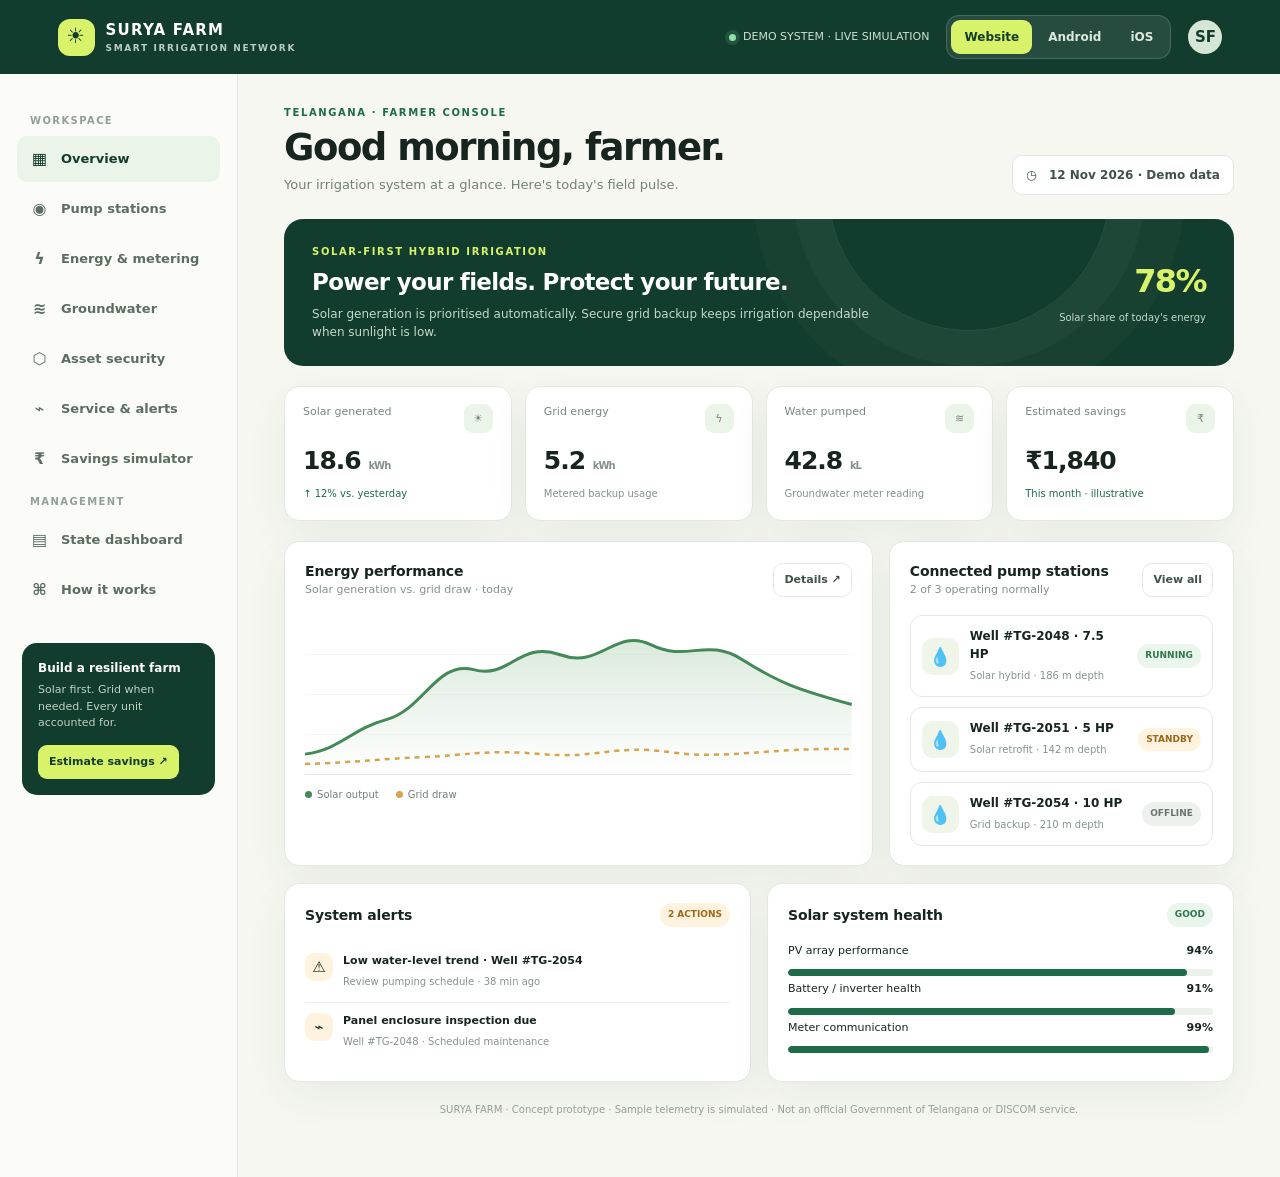
==== commit fd1f7daa: "deploy: e368f801c26eca4ea1676d8c1c7e1be146ddd246" ====
--- a/index.html
+++ b/index.html
@@ -1 +1,49 @@
-<!doctype html><html lang="en"><head><meta charset="utf-8"><meta name="viewport" content="width=device-width,initial-scale=1"><meta name="description" content="Explore the 18 Telangana Innovation Startup Challenge 2026 challenges."><meta name="theme-color" content="#071b35"><title>TISC Telangana 2026 | Innovation Startup Challenge</title><link rel="stylesheet" href="styles.css?v=rounded-images-20261111"><link rel="preconnect" href="https://fonts.googleapis.com"><link rel="preconnect" href="https://fonts.gstatic.com" crossorigin><link href="https://fonts.googleapis.com/css2?family=DM+Sans:wght@400;500;600;700&family=Manrope:wght@400;500;600;700;800&display=swap" rel="stylesheet"></head><body><header class="site-header"><div class="nav-wrap"><a class="brand" href="#home"><span class="brand-mark">T</span><span><b>TISC Telangana</b><small>Innovation Startup Challenge 2026</small></span></a><button class="menu-toggle" aria-label="Toggle menu" aria-expanded="false">☰</button><nav class="main-nav"><a href="#home">Home</a><a href="#about">About</a><a href="#why">Why Participate</a><a href="#who">Who Can Apply</a><a href="#challenges">Challenges</a><a href="#how">How It Works</a><a href="#faqs">FAQs</a></nav><a class="nav-apply" href="https://tisc.telangana.gov.in/" target="_blank" rel="noopener">Apply Now <span>↗</span></a></div></header><main><section class="hero" id="home"><div class="hero-glow"></div><div class="container hero-inner"><div class="eyebrow"><span class="live-dot"></span> CURTAIN RAISER TO INVEST TELANGANA GLOBAL SUMMIT 2026</div><h1>Real Challenges.<br><em>Real Innovation.</em><br>Real Impact.</h1><p class="hero-copy">Telangana is calling on startups, innovators and researchers to solve real-world challenges across government and public services — and compete for opportunities to pilot, deploy and scale.</p><p class="hero-tag">Build for Telangana. Scale to the World.</p><div class="hero-actions"><a class="btn btn-primary" href="#challenges">Explore Challenges <span>↓</span></a><a class="btn btn-outline" href="https://tisc.telangana.gov.in/" target="_blank" rel="noopener">Apply Now ↗</a></div><div class="date-strip"><div><small>LAUNCH DATE</small><b>29 Oct 2026</b></div><div><small>APPLICATION DEADLINE</small><b>20 Nov 2026</b></div><div><small>DEMO DAY · T-HUB</small><b>1 Dec 2026</b></div></div></div><div class="hero-side-note">GOVERNMENT OF TELANGANA <span>✳</span> INNOVATION ECOSYSTEM</div></section><section class="intro section" id="about"><div class="container intro-grid"><div><div class="section-kicker">ABOUT TISC</div><h2>Your Innovation.<br><span>Telangana’s Next Big Solution.</span></h2></div><div class="intro-text"><p>The Telangana Innovation Startup Challenge (TISC) is a flagship initiative of the Government of Telangana that brings together startups, innovators, researchers and government departments to address some of Telangana’s most pressing real-world challenges.</p><p>More than an innovation competition, TISC offers an opportunity to solve meaningful problems, engage directly with government stakeholders, validate solutions in real-world environments and explore pathways to government adoption and commercial deployment.</p><div class="stats"><div><b>18</b><span>Real-world challenges</span></div><div><b>10+</b><span>Departments involved</span></div><div><b>1</b><span>Global stage</span></div></div></div></div><div class="container sector-band"><span>INNOVATION THAT MEETS REAL-WORLD IMPACT ACROSS</span><div class="sector-list"><b>Agriculture</b><b>Energy</b><b>Healthcare</b><b>Education</b><b>Infrastructure</b><b>Governance</b></div></div></section><section class="benefits section" id="why"><div class="container"><div class="section-kicker">WHY PARTICIPATE</div><h2>Build solutions that <span>matter.</span></h2><div class="benefit-grid"><article class="benefit-card"><span>↗</span><h3>Opportunity to win a government contract</h3><p>Compete for pilots, procurement and long-term deployment (subject to evaluation).</p></article><article class="benefit-card"><span>◎</span><h3>Showcase at Invest Telangana Global Summit 2026</h3><p>Present to government leaders, global investors and industry.</p></article><article class="benefit-card"><span>⇄</span><h3>Direct government engagement</h3><p>Work with departments and domain experts.</p></article><article class="benefit-card"><span>◫</span><h3>Pilot and validation opportunities</h3><p>Test solutions in real-world environments.</p></article><article class="benefit-card"><span>✳</span><h3>Access to the innovation ecosystem</h3><p>Mentors, investors, researchers and implementation partners.</p></article></div></div></section><section class="who section" id="who"><div class="container who-grid"><div><div class="section-kicker">WHO CAN PARTICIPATE?</div><h2>Big ideas can come<br><span>from anywhere.</span></h2></div><div class="who-cards"><article><b>01</b><h3>Startups</h3><p>Early-stage, growth-stage and established startups with innovative solutions.</p></article><article><b>02</b><h3>Innovators & Entrepreneurs</h3><p>Individuals and teams with breakthrough ideas or working prototypes.</p></article><article><b>03</b><h3>Students & Researchers</h3><p>University teams, research scholars and academic innovators.</p></article></div></div></section><section class="challenges-section section" id="challenges"><div class="container"><div class="challenge-heading"><div><div class="section-kicker">THE CHALLENGES</div><h2>18 Real-World Challenges.<br><span>One Opportunity to Create Impact.</span></h2><p>Explore priority challenges identified across critical sectors. Each challenge is built around a tangible problem, a potential solution and measurable public impact.</p></div><a class="btn btn-dark" href="https://tisc.telangana.gov.in/" target="_blank" rel="noopener">Apply for a challenge ↗</a></div><div class="challenge-tools"><label class="search-box"><span>⌕</span><input id="challengeSearch" type="search" placeholder="Search challenges, departments or keywords…" aria-label="Search challenges"></label><div class="filters" id="filters"><button class="filter active" data-filter="all">All <span>18</span></button><button class="filter" data-filter="energy">Energy</button><button class="filter" data-filter="agriculture">Agriculture</button><button class="filter" data-filter="health">Healthcare</button><button class="filter" data-filter="education">Education</button><button class="filter" data-filter="infrastructure">Infrastructure</button><button class="filter" data-filter="governance">Governance</button></div><div class="result-count" id="resultCount">Showing 18 challenges</div></div><div class="challenge-grid" id="challengeGrid"></div></div></section><section class="how section" id="how"><div class="container"><div class="section-kicker">HOW IT WORKS</div><h2>From idea <span>to deployment.</span></h2><div class="steps"><article><b>01</b><h3>Explore and apply</h3><p>Choose your challenge and submit your solution by 20 Nov 2026.</p></article><article><b>02</b><h3>Evaluation and shortlisting</h3><p>Based on feasibility, innovation, affordability, scalability and public impact.</p></article><article><b>03</b><h3>Pitch to the departments</h3><p>Shortlisted teams demonstrate their solutions to the departments at Demo Day on 1 Dec 2026, T-Hub campus, Hyderabad.</p></article><article><b>04</b><h3>Startup Showcase</h3><p>Selected startups showcase their solutions from 7 to 9 Dec 2026, a curtain raiser to Invest Telangana Global Summit 2026.</p></article><article><b>05</b><h3>Pilot, deploy and scale</h3><p>Opportunity to pilot and potential government procurement.</p></article></div><div class="key-dates"><div><div class="section-kicker">KEY DATES</div><h3>Mark your calendar.</h3></div><div><b>29 October 2026</b><span>Live Challenge Launch</span></div><div><b>20 November 2026</b><span>Applications Close</span></div><div><b>1 December 2026</b><span>Demo Day · T-Hub campus, Hyderabad</span></div><div><b>7 – 9 December 2026</b><span>Startup Showcase for selected startups</span></div></div></div></section><section class="faq section" id="faqs"><div class="container faq-grid"><div><div class="section-kicker">FAQs</div><h2>Questions,<br><span>answered.</span></h2><p>Everything you need to know before you apply. Exact requirements for each challenge are subject to departmental confirmation.</p></div><div class="faq-list"><details><summary>Who can apply to TISC?</summary><p>Startups at any stage, individual innovators and entrepreneurs, and student and university research teams.</p></details><details><summary>What is the last date to apply?</summary><p>Applications open on 29 October 2026 and close on 20 November 2026. Demo Day is on 1 December 2026 at the T-Hub campus, Hyderabad, and selected startups take part in the Startup Showcase from 7 to 9 December 2026.</p></details><details><summary>How will solutions be evaluated?</summary><p>Shortlisting is based on feasibility, innovation, affordability, scalability and public impact.</p></details><details><summary>Will I get to present at the Global Summit?</summary><p>Selected teams may present their solutions at the Invest Telangana Global Summit 2026 to government leaders, global investors and industry.</p></details><details><summary>Can I apply for multiple use cases or target sectors?</summary><p>No, you can only apply for 1 use case/sector at a time per registration. Choose the primary sector that best aligns with your core innovation.</p></details><details><summary>I am not from Hyderabad or Telangana. Can I still apply?</summary><p>Yes, applicants from all across India and global hubs are welcome to apply.</p></details><details><summary>Will the selection process be conducted online or offline?</summary><p>The 1st level screening and initial evaluation will be held online. Only shortlisted candidates will be required to attend the final pitch round and Demo Day offline at the T-Hub campus, Hyderabad.</p></details><details><summary>Can both software (AI/IT) and hardware (non-IT) innovations apply?</summary><p>Yes. TISC supports cross-sector innovation spanning pure software/AI solutions, hybrid IoT models, and non-IT hardware/materials science innovations.</p></details><details><summary>What parameters will the screening panel use to evaluate applications?</summary><p>Submissions will be assessed based on problem relevance, innovation uniqueness, Technology Readiness Level, team capability, and potential impact on public/industrial sectors.</p></details><details><summary>Does selection guarantee a government contract, PoC, purchase order or funding?</summary><p>No. Selection does not guarantee a government contract, Proof of Concept (PoC), Purchase Order (PO) or funding. Solutions may be considered by the relevant Government of Telangana departments for further evaluation. Any subsequent engagement would be subject to departmental requirements, applicable processes and approvals.</p></details></div></div></section><section class="closing"><div class="container closing-inner"><div class="section-kicker">YOUR IDEA. TELANGANA’S IMPACT.</div><h2>The next big solution<br>could be <em>yours.</em></h2><p>Solve a real challenge. Build something that matters. Get the opportunity to showcase your innovation on a global stage and compete for government adoption.</p><a class="btn btn-primary" href="https://tisc.telangana.gov.in/" target="_blank" rel="noopener">Apply Now ↗</a></div></section></main><footer class="footer"><div class="container footer-top"><div class="brand"><span class="brand-mark">T</span><span><b>TISC Telangana</b><small>A flagship initiative of the Government of Telangana</small></span></div><div><b>EXPLORE</b><a href="#about">About TISC</a><a href="#challenges">The Challenges</a><a href="#how">How It Works</a><a href="#faqs">FAQs</a></div><div><b>KEY DATES</b><span>Launch — 29 Oct 2026</span><span>Applications close — 20 Nov 2026</span><span>Demo Day — 1 Dec 2026, T-Hub, Hyderabad</span><span>Startup Showcase — 7–9 Dec 2026</span></div><div><b>CONTACT</b><a href="mailto:tisc@telangana.gov.in">tisc@telangana.gov.in</a><a href="https://tisc.telangana.gov.in/" target="_blank" rel="noopener">Official TISC website ↗</a></div></div><div class="container footer-bottom"><span>© 2026 TISC Telangana · Challenge information reproduced from the official website.</span><a href="#home">Back to top ↑</a></div></footer><script src="challenges.js?v=expanded-panels-20261111"></script><script src="script.js?v=plain-page-final-20261111"></script></body></html>+<!doctype html>
+<html lang="en">
+<head>
+<meta charset="utf-8"><meta name="viewport" content="width=device-width,initial-scale=1,viewport-fit=cover">
+<meta name="theme-color" content="#123c2d"><meta name="description" content="SURYA FARM — smart solar and hybrid irrigation management for Telangana farms.">
+<link rel="manifest" href="./manifest.webmanifest">
+<title>SURYA FARM — Solar irrigation, made dependable</title>
+<style>
+:root{--forest:#123c2d;--green:#1d6b48;--lime:#d8f36a;--mint:#eaf4e9;--paper:#f6f7f1;--ink:#17251e;--muted:#718078;--line:#e3e9e2;--white:#fff;--amber:#e7a43b;--red:#c95449;--blue:#527fae;--shadow:0 14px 40px #183a2810}
+*{box-sizing:border-box}body{margin:0;background:var(--paper);color:var(--ink);font:15px/1.5 Inter,ui-sans-serif,system-ui,-apple-system,"Segoe UI",sans-serif}button,input,select{font:inherit}button{cursor:pointer}.app{min-height:100vh}.topbar{height:74px;background:var(--forest);color:white;display:flex;align-items:center;justify-content:space-between;padding:0 4.5%;gap:20px;position:sticky;top:0;z-index:20}.brand{display:flex;align-items:center;gap:11px;font-weight:850;letter-spacing:.08em}.brandmark{width:37px;height:37px;border-radius:12px;background:var(--lime);color:var(--forest);display:grid;place-items:center;font-size:21px}.brand small{display:block;color:#b8d0c1;font-size:9px;letter-spacing:.18em;font-weight:600}.mode-switch{display:flex;background:#ffffff16;border:1px solid #ffffff28;padding:4px;border-radius:13px;gap:3px}.mode-switch button{border:0;color:#dce9df;background:transparent;padding:8px 13px;border-radius:9px;font-size:12px;font-weight:700}.mode-switch button.active{background:var(--lime);color:var(--forest)}.top-right{display:flex;align-items:center;gap:17px}.live{font-size:11px;color:#d0e0d4;display:flex;align-items:center;gap:7px}.dot{width:7px;height:7px;border-radius:50%;background:#8de1a3;box-shadow:0 0 0 4px #8de1a322}.avatar{width:34px;height:34px;border-radius:50%;display:grid;place-items:center;background:#d5e6d7;color:var(--forest);font-weight:800}.layout{display:grid;grid-template-columns:238px 1fr;max-width:1600px;margin:auto}.sidebar{padding:27px 17px;border-right:1px solid var(--line);min-height:calc(100vh - 74px);background:#fbfcf8}.side-label{font-size:10px;color:#91a097;letter-spacing:.14em;font-weight:800;padding:12px 13px 8px}.nav{display:flex;flex-direction:column;gap:4px}.nav button{border:0;background:transparent;color:#5c6d62;text-align:left;padding:11px 13px;border-radius:10px;font-weight:650;font-size:13px;display:flex;align-items:center;gap:12px}.nav button.active{background:var(--mint);color:var(--forest)}.nav .ico{width:19px;text-align:center;font-size:16px}.side-card{margin:30px 5px 0;padding:16px;background:var(--forest);color:white;border-radius:15px}.side-card p{color:#bfd2c5;font-size:11px;margin:5px 0 13px}.side-card button{border:0;border-radius:9px;padding:9px 11px;background:var(--lime);color:var(--forest);font-size:11px;font-weight:800}.main{padding:31px clamp(18px,3.6vw,54px) 60px;min-width:0}.eyebrow{color:var(--green);font-size:10px;letter-spacing:.16em;font-weight:850;text-transform:uppercase}.pagehead{display:flex;justify-content:space-between;align-items:flex-end;gap:20px;margin-bottom:24px}.pagehead h1{font-size:clamp(26px,3vw,37px);line-height:1.12;margin:7px 0 7px;letter-spacing:-.04em}.sub{color:var(--muted);font-size:13px;margin:0}.date-chip,.btn{border:1px solid var(--line);background:white;border-radius:10px;padding:10px 13px;font-size:12px;font-weight:700;color:#415249}.btn.primary{background:var(--forest);color:white;border-color:var(--forest)}.btn.lime{background:var(--lime);border-color:var(--lime);color:var(--forest)}.btn.small{padding:8px 10px;font-size:11px}.hero{background:var(--forest);color:white;border-radius:19px;padding:25px 28px;display:flex;justify-content:space-between;align-items:center;gap:20px;position:relative;overflow:hidden;margin-bottom:20px}.hero:after{content:"";position:absolute;width:280px;height:280px;border:1px solid #ffffff18;border-radius:50%;right:13%;top:-170px;box-shadow:0 0 0 35px #ffffff08,0 0 0 75px #ffffff06}.hero h2{font-size:23px;letter-spacing:-.03em;margin:6px 0}.hero p{font-size:12px;color:#c5d9cb;max-width:560px;margin:0}.hero-stat{text-align:right;z-index:1;min-width:150px}.hero-stat strong{display:block;color:var(--lime);font-size:32px;letter-spacing:-.05em}.hero-stat span{font-size:10px;color:#c5d9cb}.metrics{display:grid;grid-template-columns:repeat(4,1fr);gap:13px;margin-bottom:20px}.metric,.panel{background:white;border:1px solid var(--line);border-radius:15px;box-shadow:var(--shadow)}.metric{padding:17px 18px}.metric-top{display:flex;justify-content:space-between;color:#77867d;font-size:11px}.metric-icon{width:29px;height:29px;background:var(--mint);border-radius:9px;display:grid;place-items:center}.metric strong{display:block;font-size:25px;letter-spacing:-.04em;margin:9px 0 1px}.metric small{color:#849188;font-size:10px}.up{color:var(--green)!important}.content-grid{display:grid;grid-template-columns:minmax(0,1.45fr) minmax(260px,.85fr);gap:16px;margin-bottom:17px}.panel{padding:19px 20px;min-width:0}.panel-head{display:flex;justify-content:space-between;align-items:center;gap:12px;margin-bottom:16px}.panel h3{font-size:14px;margin:0;letter-spacing:-.01em}.muted{font-size:11px;color:#849188}.chart{height:160px;position:relative;border-bottom:1px solid var(--line);background:repeating-linear-gradient(to bottom,transparent 0,transparent 39px,#edf1ec 40px)}.chart svg{width:100%;height:100%;overflow:visible}.legend{display:flex;gap:17px;margin-top:12px;color:#718078;font-size:10px}.legend i{display:inline-block;width:7px;height:7px;border-radius:50%;margin-right:5px}.pump-list{display:flex;flex-direction:column;gap:10px}.pump{display:flex;align-items:center;gap:11px;padding:11px;border:1px solid var(--line);border-radius:12px}.pump-icon{width:37px;height:37px;background:#eff5e9;border-radius:11px;display:grid;place-items:center;font-size:18px}.pump-info{flex:1;min-width:0}.pump-info b{display:block;font-size:12px}.pump-info small{font-size:10px;color:#87938b}.status{font-size:9px;font-weight:850;padding:5px 8px;border-radius:30px;background:#eaf5eb;color:#2d784d;white-space:nowrap}.status.warn{background:#fff3df;color:#9b6819}.status.off{background:#edf0ed;color:#69766d}.lower-grid{display:grid;grid-template-columns:1fr 1fr;gap:16px}.alert{display:flex;gap:10px;padding:10px 0;border-bottom:1px solid #edf0eb}.alert:last-child{border:0}.alert-icon{width:28px;height:28px;border-radius:9px;background:#fff2df;display:grid;place-items:center}.alert b{font-size:11px;display:block}.alert small{font-size:10px;color:#87938b}.progress{height:7px;background:#edf1eb;border-radius:20px;overflow:hidden;margin:10px 0 5px}.progress span{height:100%;display:block;background:var(--green);border-radius:20px}.page{display:none}.page.active{display:block}.table-wrap{overflow:auto}table{border-collapse:collapse;width:100%;font-size:11px;white-space:nowrap}th{text-align:left;color:#829087;font-size:10px;font-weight:700;padding:11px;border-bottom:1px solid var(--line)}td{padding:13px 11px;border-bottom:1px solid #edf0eb}.td-main{font-weight:750}.form-grid{display:grid;grid-template-columns:repeat(2,1fr);gap:13px}.field label{display:block;font-size:10px;font-weight:750;color:#66766c;margin-bottom:6px}.field input,.field select{width:100%;border:1px solid var(--line);border-radius:9px;padding:11px;background:#fbfcfa;color:var(--ink)}.result-box{background:var(--mint);border-radius:13px;padding:18px;margin-top:15px}.result-box strong{font-size:25px;color:var(--forest)}.device-grid{display:grid;grid-template-columns:repeat(3,1fr);gap:12px}.device{border:1px solid var(--line);border-radius:13px;padding:15px}.device b{font-size:12px}.device p{font-size:10px;color:#7e8c83}.device .status{display:inline-block}.section-title{font-size:19px;margin:0 0 5px}.section-intro{font-size:12px;color:var(--muted);margin:0 0 19px}.notice{padding:12px 14px;background:#fff8e9;border:1px solid #f3e3c3;border-radius:10px;color:#785d2d;font-size:11px;margin-bottom:15px}.mobile-nav{display:none}.mobile-shell{max-width:430px;margin:22px auto;background:#f6f7f1;border:8px solid #18251e;border-radius:35px;overflow:hidden;min-height:780px;box-shadow:0 20px 60px #0d211733;position:relative}.mobile-notch{height:22px;background:#fff;display:flex;justify-content:center}.mobile-notch:after{content:"";width:90px;height:15px;border-radius:0 0 12px 12px;background:#18251e}.mobile-appbar{background:white;padding:14px 19px;display:flex;justify-content:space-between;align-items:center}.mobile-appbar b{font-size:15px}.mobile-body{padding:17px 16px 90px}.mobile-greeting{font-size:11px;color:#718078}.mobile-body h2{font-size:24px;margin:2px 0 14px;letter-spacing:-.04em}.mobile-hero{background:var(--forest);color:white;border-radius:17px;padding:18px}.mobile-hero small{color:#c8d8cc}.mobile-hero strong{display:block;color:var(--lime);font-size:31px}.mobile-stats{display:grid;grid-template-columns:1fr 1fr;gap:10px;margin:12px 0}.mobile-stat{background:white;border:1px solid var(--line);border-radius:13px;padding:13px}.mobile-stat small{display:block;color:#849188;font-size:9px}.mobile-stat b{font-size:20px}.mobile-card{background:white;border:1px solid var(--line);border-radius:14px;padding:14px;margin-top:11px}.mobile-card h3{font-size:12px;margin:0 0 11px}.mobile-tabbar{position:absolute;bottom:0;left:0;right:0;background:#fff;border-top:1px solid var(--line);display:flex;justify-content:space-around;padding:11px 4px 17px}.mobile-tabbar button{border:0;background:transparent;color:#829087;font-size:9px;display:flex;flex-direction:column;align-items:center;gap:3px}.mobile-tabbar button.active{color:var(--green);font-weight:800}.mobile-tabbar span{font-size:18px}.ios .mobile-shell{border:1px solid #d9ded9;border-radius:38px;background:#f2f2f7;box-shadow:0 20px 60px #152a1b20}.ios .mobile-notch{height:34px;background:#f2f2f7}.ios .mobile-notch:after{height:7px;width:105px;border-radius:10px;margin-top:8px}.ios .mobile-appbar{background:#f2f2f7}.ios .mobile-body{background:#f2f2f7}.ios .mobile-hero{border-radius:22px}.ios .mobile-stat,.ios .mobile-card{border:0;border-radius:17px}.ios .mobile-tabbar{background:#ffffffed;backdrop-filter:blur(12px);border-radius:0 0 36px 36px;padding-bottom:20px}.ios .mobile-tabbar button{font-size:9px}.android .mobile-shell{border-radius:25px}.android .mobile-notch{height:18px}.android .mobile-notch:after{width:70px;height:6px;border-radius:8px;margin-top:6px}.android .mobile-tabbar{padding-bottom:12px}.android .mobile-tabbar button{font-size:10px}.android .mobile-tabbar span{font-size:20px}.mobile-mode-label{text-align:center;color:#829087;font-size:10px;letter-spacing:.1em;font-weight:800;margin-top:10px}.footer-note{color:#94a097;font-size:10px;text-align:center;margin:20px 0 0}.hide{display:none!important}
+@media(max-width:900px){.layout{grid-template-columns:1fr}.sidebar{display:none}.main{padding:23px 18px 90px}.metrics{grid-template-columns:repeat(2,1fr)}.content-grid{grid-template-columns:1fr}.topbar{padding:0 16px}.top-right .live{display:none}.mobile-nav{display:flex;position:fixed;z-index:30;bottom:0;left:0;right:0;background:#fff;border-top:1px solid var(--line);justify-content:space-around;padding:9px 4px calc(9px + env(safe-area-inset-bottom))}.mobile-nav button{border:0;background:transparent;color:#829087;font-size:9px;display:flex;flex-direction:column;align-items:center;gap:3px}.mobile-nav button.active{color:var(--green);font-weight:800}.mobile-nav span{font-size:17px}.lower-grid{grid-template-columns:1fr}}
+@media(max-width:520px){.topbar{height:64px}.brand{font-size:12px}.brandmark{width:32px;height:32px}.brand small{font-size:8px}.mode-switch button{padding:7px 8px;font-size:10px}.top-right .avatar{display:none}.pagehead{align-items:flex-start;flex-direction:column}.hero{padding:20px;align-items:flex-start}.hero-stat{min-width:95px}.hero-stat strong{font-size:26px}.hero h2{font-size:19px}.metrics{gap:9px}.metric{padding:13px}.metric strong{font-size:22px}.metric-top{font-size:10px}.panel{padding:15px}.form-grid{grid-template-columns:1fr}.device-grid{grid-template-columns:1fr}.main{padding:20px 13px 85px}}
+</style>
+</head>
+<body><div class="app" id="app">
+<header class="topbar"><div class="brand"><div class="brandmark">☀</div><div>SURYA FARM<small>SMART IRRIGATION NETWORK</small></div></div>
+<div class="top-right"><div class="live"><i class="dot"></i> DEMO SYSTEM · LIVE SIMULATION</div><div class="mode-switch" role="group" aria-label="Choose experience"><button class="active" data-mode="web">Website</button><button data-mode="android">Android</button><button data-mode="ios">iOS</button></div><div class="avatar">SF</div></div></header>
+<div id="webExperience"><div class="layout"><aside class="sidebar"><div class="side-label">WORKSPACE</div><nav class="nav" id="sideNav"><button class="active" data-page="overview"><span class="ico">▦</span> Overview</button><button data-page="pumps"><span class="ico">◉</span> Pump stations</button><button data-page="energy"><span class="ico">ϟ</span> Energy & metering</button><button data-page="groundwater"><span class="ico">≋</span> Groundwater</button><button data-page="security"><span class="ico">⬡</span> Asset security</button><button data-page="service"><span class="ico">⌁</span> Service & alerts</button><button data-page="savings"><span class="ico">₹</span> Savings simulator</button></nav><div class="side-label">MANAGEMENT</div><nav class="nav"><button data-page="admin"><span class="ico">▤</span> State dashboard</button><button data-page="architecture"><span class="ico">⌘</span> How it works</button></nav><div class="side-card"><div style="font-size:12px;font-weight:800">Build a resilient farm</div><p>Solar first. Grid when needed. Every unit accounted for.</p><button data-page="savings">Estimate savings ↗</button></div></aside>
+<main class="main">
+<section class="page active" id="page-overview"><div class="pagehead"><div><div class="eyebrow">TELANGANA · FARMER CONSOLE</div><h1>Good morning, farmer.</h1><p class="sub">Your irrigation system at a glance. Here's today's field pulse.</p></div><div class="date-chip">◷ &nbsp; 12 Nov 2026 · Demo data</div></div>
+<div class="hero"><div><div class="eyebrow" style="color:var(--lime)">SOLAR-FIRST HYBRID IRRIGATION</div><h2>Power your fields. Protect your future.</h2><p>Solar generation is prioritised automatically. Secure grid backup keeps irrigation dependable when sunlight is low.</p></div><div class="hero-stat"><strong>78%</strong><span>Solar share of today's energy</span></div></div>
+<div class="metrics"><div class="metric"><div class="metric-top">Solar generated <span class="metric-icon">☀</span></div><strong>18.6 <small>kWh</small></strong><small class="up">↑ 12% vs. yesterday</small></div><div class="metric"><div class="metric-top">Grid energy <span class="metric-icon">ϟ</span></div><strong>5.2 <small>kWh</small></strong><small>Metered backup usage</small></div><div class="metric"><div class="metric-top">Water pumped <span class="metric-icon">≋</span></div><strong>42.8 <small>kL</small></strong><small>Groundwater meter reading</small></div><div class="metric"><div class="metric-top">Estimated savings <span class="metric-icon">₹</span></div><strong>₹1,840</strong><small class="up">This month · illustrative</small></div></div>
+<div class="content-grid"><div class="panel"><div class="panel-head"><div><h3>Energy performance</h3><div class="muted">Solar generation vs. grid draw · today</div></div><button class="btn small" data-page="energy">Details ↗</button></div><div class="chart"><svg viewBox="0 0 600 160" preserveAspectRatio="none"><defs><linearGradient id="area" x1="0" x2="0" y1="0" y2="1"><stop offset="0" stop-color="#72ad78" stop-opacity=".25"/><stop offset="1" stop-color="#72ad78" stop-opacity="0"/></linearGradient></defs><path d="M0 140 C40 135 50 115 90 105 S145 45 185 55 S235 25 280 40 S340 12 380 30 S440 22 480 45 S540 75 600 90 L600 160 L0 160Z" fill="url(#area)"/><path d="M0 140 C40 135 50 115 90 105 S145 45 185 55 S235 25 280 40 S340 12 380 30 S440 22 480 45 S540 75 600 90" fill="none" stroke="#438a58" stroke-width="3" vector-effect="non-scaling-stroke"/><path d="M0 150 C60 148 80 145 130 143 S200 135 260 140 S340 130 400 138 S510 133 600 135" fill="none" stroke="#d6a34e" stroke-width="2.5" stroke-dasharray="5 5" vector-effect="non-scaling-stroke"/></svg></div><div class="legend"><span><i style="background:#438a58"></i>Solar output</span><span><i style="background:#d6a34e"></i>Grid draw</span></div></div>
+<div class="panel"><div class="panel-head"><div><h3>Connected pump stations</h3><div class="muted">2 of 3 operating normally</div></div><button class="btn small" data-page="pumps">View all</button></div><div class="pump-list"><div class="pump"><div class="pump-icon">💧</div><div class="pump-info"><b>Well #TG-2048 · 7.5 HP</b><small>Solar hybrid · 186 m depth</small></div><span class="status">RUNNING</span></div><div class="pump"><div class="pump-icon">💧</div><div class="pump-info"><b>Well #TG-2051 · 5 HP</b><small>Solar retrofit · 142 m depth</small></div><span class="status warn">STANDBY</span></div><div class="pump"><div class="pump-icon">💧</div><div class="pump-info"><b>Well #TG-2054 · 10 HP</b><small>Grid backup · 210 m depth</small></div><span class="status off">OFFLINE</span></div></div></div></div>
+<div class="lower-grid"><div class="panel"><div class="panel-head"><h3>System alerts</h3><span class="status warn">2 ACTIONS</span></div><div class="alert"><div class="alert-icon">⚠</div><div><b>Low water-level trend · Well #TG-2054</b><small>Review pumping schedule · 38 min ago</small></div></div><div class="alert"><div class="alert-icon">⌁</div><div><b>Panel enclosure inspection due</b><small>Well #TG-2048 · Scheduled maintenance</small></div></div></div><div class="panel"><div class="panel-head"><h3>Solar system health</h3><span class="status">GOOD</span></div><div style="display:flex;justify-content:space-between;font-size:11px"><span>PV array performance</span><b>94%</b></div><div class="progress"><span style="width:94%"></span></div><div style="display:flex;justify-content:space-between;font-size:11px"><span>Battery / inverter health</span><b>91%</b></div><div class="progress"><span style="width:91%"></span></div><div style="display:flex;justify-content:space-between;font-size:11px"><span>Meter communication</span><b>99%</b></div><div class="progress"><span style="width:99%"></span></div></div></div></section>
+<section class="page" id="page-pumps"><div class="pagehead"><div><div class="eyebrow">FIELD OPERATIONS</div><h1>Pump stations</h1><p class="sub">Monitor hybrid and retrofit installations across your farms.</p></div><button class="btn primary" id="addPump">＋ Register pump</button></div><div class="notice">Prototype records are simulated. Live pump telemetry requires a commissioned controller, authenticated device identity and backend ingestion.</div><div class="panel"><div class="panel-head"><h3>Registered assets</h3><span class="muted">3 sample stations</span></div><div class="table-wrap"><table><thead><tr><th>STATION / GPS TAG</th><th>CAPACITY</th><th>BORE DEPTH</th><th>MODE</th><th>STATUS</th><th>LAST SYNC</th></tr></thead><tbody><tr><td class="td-main">TG-2048 · 17.3850, 78.4867</td><td>7.5 HP</td><td>186 m</td><td>Solar hybrid</td><td><span class="status">Running</span></td><td>2 min ago</td></tr><tr><td class="td-main">TG-2051 · 17.3921, 78.4912</td><td>5 HP</td><td>142 m</td><td>Retrofit</td><td><span class="status warn">Standby</span></td><td>8 min ago</td></tr><tr><td class="td-main">TG-2054 · 17.3784, 78.4771</td><td>10 HP</td><td>210 m</td><td>Hybrid</td><td><span class="status off">Offline</span></td><td>4 hr ago</td></tr></tbody></table></div></div><div class="content-grid" style="margin-top:15px"><div class="panel"><h3>Deep borewell design considerations</h3><p class="muted">Pump selection must use measured dynamic water level, total dynamic head, drawdown, pipe losses, discharge requirement and motor efficiency—not bore depth alone.</p><div class="device-grid"><div class="device"><b>3–5 HP</b><p>Small holdings / lower discharge demand</p></div><div class="device"><b>5–7.5 HP</b><p>Mid-range retrofit and hybrid systems</p></div><div class="device"><b>7.5–10 HP</b><p>High-head applications after hydraulic validation</p></div></div></div><div class="panel"><h3>Protection interlocks</h3><div class="alert"><div class="alert-icon">◉</div><div><b>Dry-run detection</b><small>Underload + flow + water-level logic</small></div></div><div class="alert"><div class="alert-icon">ϟ</div><div><b>Voltage / phase protection</b><small>Isolate on unsafe supply; controlled restart</small></div></div><div class="alert"><div class="alert-icon">⛨</div><div><b>Thermal and overload cut-off</b><small>Motor protection with event logging</small></div></div></div></div></section>
+<section class="page" id="page-energy"><div class="pagehead"><div><div class="eyebrow">ENERGY ACCOUNTABILITY</div><h1>Energy & metering</h1><p class="sub">Separate solar generation, grid import and permitted export.</p></div><button class="btn" id="exportEnergy">↓ Export CSV</button></div><div class="metrics"><div class="metric"><div class="metric-top">Solar generated</div><strong>18.6 kWh</strong><small>PV inverter meter</small></div><div class="metric"><div class="metric-top">Grid imported</div><strong>5.2 kWh</strong><small>Utility-grade bidirectional meter</small></div><div class="metric"><div class="metric-top">Surplus exported</div><strong>2.1 kWh</strong><small>Only when approved & enabled</small></div><div class="metric"><div class="metric-top">Meter integrity</div><strong>99.2%</strong><small class="up">Signed heartbeat coverage</small></div></div><div class="content-grid"><div class="panel"><h3>Metering architecture</h3><p class="muted">Independent measurement prevents a software-only estimate from being treated as settlement-grade energy accounting.</p><div class="device-grid" style="margin-top:15px"><div class="device"><b>PV meter</b><p>DC/AC generation, inverter telemetry</p><span class="status">Verified</span></div><div class="device"><b>Grid meter</b><p>Import/export registers, sealed CT/PT where applicable</p><span class="status">Verified</span></div><div class="device"><b>Load meter</b><p>Pump run hours, kWh and power factor</p><span class="status">Verified</span></div></div></div><div class="panel"><h3>Tamper-evident controls</h3><div class="alert"><div class="alert-icon">🔒</div><div><b>Enclosure-open sensor</b><small>Event + timestamp + device signature</small></div></div><div class="alert"><div class="alert-icon">↯</div><div><b>Reverse / bypass anomaly</b><small>Compare meter registers to load profile</small></div></div><div class="alert"><div class="alert-icon">⌁</div><div><b>Communication loss</b><small>Store-and-forward with signed sequence counter</small></div></div></div></div><div class="panel"><div class="panel-head"><h3>Daily energy ledger</h3><span class="muted">Illustrative readings</span></div><div class="table-wrap"><table><thead><tr><th>TIME</th><th>SOURCE</th><th>IMPORT</th><th>EXPORT</th><th>INTEGRITY</th></tr></thead><tbody><tr><td>06:00</td><td>Grid</td><td>1.4 kWh</td><td>—</td><td><span class="status">Signed</span></td></tr><tr><td>10:00</td><td>Solar</td><td>—</td><td>0.8 kWh</td><td><span class="status">Signed</span></td></tr><tr><td>13:00</td><td>Solar</td><td>—</td><td>1.3 kWh</td><td><span class="status">Signed</span></td></tr><tr><td>18:00</td><td>Grid</td><td>3.8 kWh</td><td>—</td><td><span class="status">Signed</span></td></tr></tbody></table></div></div></section>
+<section class="page" id="page-groundwater"><div class="pagehead"><div><div class="eyebrow">SUSTAINABLE WATER USE</div><h1>Groundwater intelligence</h1><p class="sub">Measure water, understand trends and support responsible pumping.</p></div><span class="status warn">1 WELL NEEDS REVIEW</span></div><div class="metrics"><div class="metric"><div class="metric-top">Water pumped today</div><strong>42.8 kL</strong><small>Flow meter totaliser</small></div><div class="metric"><div class="metric-top">Dynamic water level</div><strong>78.4 m</strong><small>Well TG-2048 · below ground</small></div><div class="metric"><div class="metric-top">Pump runtime</div><strong>4h 26m</strong><small>Across monitored assets</small></div><div class="metric"><div class="metric-top">Water intensity</div><strong>0.55</strong><small>kWh per kL · sample</small></div></div><div class="content-grid"><div class="panel"><h3>Groundwater safeguards</h3><div class="alert"><div class="alert-icon">≋</div><div><b>Dynamic water-level sensor</b><small>Track drawdown during pumping and recovery after shutdown</small></div></div><div class="alert"><div class="alert-icon">💧</div><div><b>Inline flow meter</b><small>Measure actual discharge; reconcile against pump runtime</small></div></div><div class="alert"><div class="alert-icon">⛨</div><div><b>Adaptive pumping rules</b><small>Alert thresholds set with local hydrogeology and competent authority</small></div></div></div><div class="panel"><h3>Well monitoring</h3><div class="pump-list"><div class="pump"><div class="pump-icon">≋</div><div class="pump-info"><b>TG-2048</b><small>Water level 78.4 m · stable</small></div><span class="status">OK</span></div><div class="pump"><div class="pump-icon">≋</div><div class="pump-info"><b>TG-2051</b><small>Water level 64.2 m · stable</small></div><span class="status">OK</span></div><div class="pump"><div class="pump-icon">≋</div><div class="pump-info"><b>TG-2054</b><small>Water level 91.7 m · falling</small></div><span class="status warn">REVIEW</span></div></div></div></div><div class="notice">Groundwater measurements are decision-support signals, not a substitute for hydrogeological assessment, statutory permissions or local water-sharing rules.</div></section>
+<section class="page" id="page-security"><div class="pagehead"><div><div class="eyebrow">PHYSICAL + DIGITAL SECURITY</div><h1>Asset security</h1><p class="sub">Make solar infrastructure harder to steal and easier to trace.</p></div><span class="status">SECURITY PLAN ACTIVE</span></div><div class="content-grid"><div class="panel"><h3>Theft-resistant installation stack</h3><div class="alert"><div class="alert-icon">▦</div><div><b>Anti-theft panel fasteners</b><small>One-way security bolts, concealed fixings and unique tool profile</small></div></div><div class="alert"><div class="alert-icon">⛓</div><div><b>Reinforced mounting structure</b><small>Anchor bolts, tamper-resistant cable conduits and locked inverter cage</small></div></div><div class="alert"><div class="alert-icon">⌖</div><div><b>GPS + asset identity</b><small>Panel serials, geotagged commissioning photos and geofence alerts</small></div></div><div class="alert"><div class="alert-icon">◉</div><div><b>Movement / enclosure sensors</b><small>Local siren, low-power cellular alert and event buffer</small></div></div></div><div class="panel"><h3>Asset registry</h3><div class="pump-list"><div class="pump"><div class="pump-icon">▤</div><div class="pump-info"><b>PV array · 6.5 kWp</b><small>12 modules · serials registered</small></div><span class="status">TAGGED</span></div><div class="pump"><div class="pump-icon">▣</div><div class="pump-info"><b>Inverter · INV-8820</b><small>Locked steel enclosure</small></div><span class="status">SECURED</span></div><div class="pump"><div class="pump-icon">⌖</div><div class="pump-info"><b>GPS geofence</b><small>Last known site · TG-2048</small></div><span class="status">ONLINE</span></div></div></div></div><div class="panel"><h3>Incident response workflow</h3><div class="device-grid" style="margin-top:13px"><div class="device"><b>01 · Detect</b><p>Tamper switch, movement, geofence or meter anomaly.</p></div><div class="device"><b>02 · Verify</b><p>Signed event, device health, farmer confirmation and evidence.</p></div><div class="device"><b>03 · Respond</b><p>Notify farmer + service centre; dispatch technician if verified.</p></div></div></div></section>
+<section class="page" id="page-service"><div class="pagehead"><div><div class="eyebrow">FIELD SERVICE NETWORK</div><h1>Service & alerts</h1><p class="sub">A solar pump is only as dependable as its local service network.</p></div><button class="btn primary" id="raiseTicket">＋ Raise service ticket</button></div><div class="metrics"><div class="metric"><div class="metric-top">Open tickets</div><strong>04</strong><small>Across sample region</small></div><div class="metric"><div class="metric-top">Mean response</div><strong>6.2 hr</strong><small>Target under 8 hours</small></div><div class="metric"><div class="metric-top">Preventive due</div><strong>02</strong><small>Next 7 days</small></div><div class="metric"><div class="metric-top">Service coverage</div><strong>92%</strong><small>Illustrative district SLA</small></div></div><div class="panel"><div class="panel-head"><h3>Service queue</h3><span class="muted">Sample tickets</span></div><div class="table-wrap"><table><thead><tr><th>TICKET</th><th>ASSET</th><th>ISSUE</th><th>PRIORITY</th><th>ASSIGNED TO</th><th>STATUS</th></tr></thead><tbody><tr><td class="td-main">SF-1042</td><td>TG-2054</td><td>Water-level sensor review</td><td>High</td><td>Ravi · Field team 2</td><td><span class="status warn">Assigned</span></td></tr><tr><td class="td-main">SF-1039</td><td>TG-2048</td><td>Enclosure inspection</td><td>Normal</td><td>Meena · Field team 1</td><td><span class="status">Scheduled</span></td></tr><tr><td class="td-main">SF-1031</td><td>TG-2051</td><td>Inverter communication</td><td>Normal</td><td>Unassigned</td><td><span class="status off">New</span></td></tr></tbody></table></div></div><div class="notice" style="margin-top:14px">Production requirement: district-wise spare-parts hubs, trained technicians, escalation SLAs, warranty tracking, multilingual support and offline-first technician workflows.</div></section>
+<section class="page" id="page-savings"><div class="pagehead"><div><div class="eyebrow">FARMER + STATE ECONOMICS</div><h1>Savings simulator</h1><p class="sub">Compare a proposed solar-hybrid retrofit against an existing grid-powered pump.</p></div></div><div class="content-grid"><div class="panel"><h3>Configure your pump</h3><p class="muted">Illustrative planning inputs. Replace with supplier quotations and measured site data.</p><div class="form-grid" style="margin-top:17px"><div class="field"><label>Motor capacity</label><select id="hp"><option value="3">3 HP</option><option value="5">5 HP</option><option value="7.5" selected>7.5 HP</option><option value="10">10 HP</option></select></div><div class="field"><label>Current installed cost (₹)</label><input id="baseCost" type="number" value="240000" min="1"></div><div class="field"><label>Target cost reduction (%)</label><input id="reduction" type="number" value="30" min="0" max="80"></div><div class="field"><label>Grid energy displaced / month (kWh)</label><input id="displaced" type="number" value="450" min="0"></div><div class="field"><label>Illustrative avoided subsidy value (₹/kWh)</label><input id="rate" type="number" value="7" min="0" step=".5"></div><div class="field"><label>Farmer contribution (₹)</label><input id="contribution" type="number" value="25000" min="0"></div></div><button class="btn primary" id="calculate" style="margin-top:15px">Calculate scenario →</button><div class="result-box"><div class="muted">Target system price after reduction</div><strong id="systemPrice">₹1,68,000</strong><div class="muted" style="margin-top:8px">Estimated annual avoided grid energy cost / subsidy value</div><strong id="annualSaving">₹37,800</strong><div class="muted" style="margin-top:8px">Simple payback on farmer contribution is not shown as a return guarantee; subsidy design and tariff accounting must be validated.</div></div></div><div class="panel"><h3>State-level impact model</h3><p class="muted">Scenario tool to estimate potential—not a verified forecast or budget saving.</p><div class="field" style="margin-top:15px"><label>Participating pump connections</label><input id="connections" type="number" value="10000" min="0"></div><div class="field" style="margin-top:13px"><label>Annual avoided subsidy per converted pump (₹)</label><input id="perPump" type="number" value="37800" min="0"></div><button class="btn" id="stateCalc" style="margin-top:13px">Update state scenario</button><div class="result-box"><div class="muted">Illustrative annual gross avoided subsidy value</div><strong id="stateSaving">₹37.8 Cr</strong><div class="muted" style="margin-top:8px">Before programme costs, residual grid use, export credits, financing, O&M and policy adjustments.</div></div><div class="notice" style="margin-top:14px">The ₹14,000 crore baseline is the challenge's stated estimate. Actual fiscal savings depend on DISCOM settlement rules, subsidy accounting, solar availability, farmer adoption and grid-backup consumption.</div></div></div></section>
+<section class="page" id="page-admin"><div class="pagehead"><div><div class="eyebrow">PROGRAMME COMMAND CENTRE</div><h1>Telangana state dashboard</h1><p class="sub">A proposed view for state, DISCOM and implementation partners.</p></div><span class="status warn">DEMO DATA</span></div><div class="metrics"><div class="metric"><div class="metric-top">Pilot installations</div><strong>1,248</strong><small>Illustrative programme count</small></div><div class="metric"><div class="metric-top">Solar capacity</div><strong>8.4 MW</strong><small>Installed / commissioned sample</small></div><div class="metric"><div class="metric-top">Solar energy share</div><strong>76%</strong><small>Across pilot assets</small></div><div class="metric"><div class="metric-top">Water monitored</div><strong>18.2 ML</strong><small>Monthly sample total</small></div></div><div class="content-grid"><div class="panel"><h3>District deployment framework</h3><div class="pump-list"><div class="pump"><div class="pump-icon">⌖</div><div class="pump-info"><b>Mahabubnagar</b><small>Hard-rock borewell pilot · 320 assets</small></div><span class="status">ACTIVE</span></div><div class="pump"><div class="pump-icon">⌖</div><div class="pump-info"><b>Nalgonda</b><small>Hybrid retrofit pilot · 286 assets</small></div><span class="status">ACTIVE</span></div><div class="pump"><div class="pump-icon">⌖</div><div class="pump-info"><b>Karimnagar</b><small>Metering and water monitoring · 214 assets</small></div><span class="status warn">ROLL-OUT</span></div><div class="pump"><div class="pump-icon">⌖</div><div class="pump-info"><b>Warangal</b><small>Service network pilot · 198 assets</small></div><span class="status warn">ROLL-OUT</span></div></div></div><div class="panel"><h3>Programme scorecard</h3><div style="display:flex;justify-content:space-between;font-size:11px"><span>Commissioning QA pass</span><b>96%</b></div><div class="progress"><span style="width:96%"></span></div><div style="display:flex;justify-content:space-between;font-size:11px"><span>Telemetry availability</span><b>93%</b></div><div class="progress"><span style="width:93%"></span></div><div style="display:flex;justify-content:space-between;font-size:11px"><span>Service SLA met</span><b>89%</b></div><div class="progress"><span style="width:89%"></span></div><div style="display:flex;justify-content:space-between;font-size:11px"><span>Groundwater data coverage</span><b>72%</b></div><div class="progress"><span style="width:72%"></span></div></div></div><div class="panel"><h3>Policy and settlement controls</h3><p class="muted">Role-based approvals for farmer onboarding, vendor empanelment, metering validation, permitted export settlement, subsidy claims, audit trails and district-level reporting.</p></div></section>
+<section class="page" id="page-architecture"><div class="pagehead"><div><div class="eyebrow">PRODUCT BLUEPRINT</div><h1>How SURYA FARM works</h1><p class="sub">An integrated field device, farmer app, service network and state platform.</p></div></div><div class="notice"><b>Important:</b> This GitHub Pages prototype is a functional front-end demonstration with simulated records and local calculations. It does not yet control physical pumps, read utility meters, authenticate field devices or process payments. Those require hardware commissioning, backend services, security review and regulatory approvals.</div><div class="panel"><h3>System architecture</h3><div class="device-grid" style="margin-top:15px"><div class="device"><b>01 · Field hardware</b><p>PV array, hybrid inverter, existing or new pump motor, flow meter, water-level sensor, voltage/current sensing, tamper switches, GPS/cellular controller.</p></div><div class="device"><b>02 · Edge controller</b><p>Safe local control, dry-run/overload interlocks, solar-first dispatch, grid changeover, offline event queue and signed device telemetry.</p></div><div class="device"><b>03 · Secure platform</b><p>Device identity, encrypted ingestion, time-series data, role-based access, alert rules, audit ledger and API integrations.</p></div><div class="device"><b>04 · Farmer experience</b><p>Telugu/English UI, pump status, energy/water readings, outage alerts, service requests and offline-friendly app.</p></div><div class="device"><b>05 · Service operations</b><p>Technician dispatch, spare parts, warranty, preventive maintenance, remote diagnostics and escalation SLA.</p></div><div class="device"><b>06 · State / DISCOM</b><p>Verified energy accounting, approved export settlement, subsidy reconciliation, district analytics and programme audit.</p></div></div></div><div class="content-grid" style="margin-top:15px"><div class="panel"><h3>Key engineering risks to solve</h3><div class="alert"><div class="alert-icon">1</div><div><b>Deep hard-rock borewell sizing</b><small>Dynamic head and drawdown vary widely; validate pump curves and motor compatibility at each site.</small></div></div><div class="alert"><div class="alert-icon">2</div><div><b>30% cost-down without unsafe compromises</b><small>Standardised kits, local assembly, right-sized PV, retrofit compatibility and lifecycle procurement.</small></div></div><div class="alert"><div class="alert-icon">3</div><div><b>Grid metering and export permission</b><small>Utility-approved bidirectional meter, protection, anti-islanding and settlement agreement.</small></div></div><div class="alert"><div class="alert-icon">4</div><div><b>Groundwater sustainability</b><small>Meter discharge and water level; pumping rules require local hydrogeology and governance.</small></div></div></div><div class="panel"><h3>Delivery roadmap</h3><div class="alert"><div class="alert-icon">01</div><div><b>0–8 weeks · Design validation</b><small>Field survey, motor audit, pump curves, BOM, safety and DISCOM consultations.</small></div></div><div class="alert"><div class="alert-icon">02</div><div><b>2–4 months · Prototype</b><small>3/5/7.5/10 HP bench and field prototypes; metering and protection validation.</small></div></div><div class="alert"><div class="alert-icon">03</div><div><b>4–9 months · Pilot</b><small>100–300 diverse borewells; measure uptime, cost, water, theft and service outcomes.</small></div></div><div class="alert"><div class="alert-icon">04</div><div><b>9–18 months · Scale gate</b><small>Independent evaluation, procurement framework, financing and district rollout.</small></div></div></div></div><div class="panel" style="margin-top:15px"><h3>Indicative integration checklist</h3><div class="device-grid" style="margin-top:12px"><div class="device"><b>Identity & access</b><p>Farmer, technician, vendor, DISCOM and admin roles; MFA for privileged actions.</p></div><div class="device"><b>Data & APIs</b><p>REST/HTTPS ingestion, MQTT device channel, time-series database and event audit.</p></div><div class="device"><b>Safety & compliance</b><p>Electrical protections, grid interconnection, privacy, consent, retention and security testing.</p></div></div></div></section>
+<p class="footer-note">SURYA FARM · Concept prototype · Sample telemetry is simulated · Not an official Government of Telangana or DISCOM service.</p>
+</main></div><nav class="mobile-nav" id="mobileNav"><button class="active" data-page="overview"><span>▦</span>Home</button><button data-page="pumps"><span>◉</span>Pumps</button><button data-page="energy"><span>ϟ</span>Energy</button><button data-page="service"><span>⌁</span>Service</button><button data-page="savings"><span>₹</span>Savings</button></nav></div>
+<div id="mobileExperience" class="hide"><div class="mobile-mode-label" id="mobileModeLabel">ANDROID EXPERIENCE PREVIEW</div><div class="mobile-shell"><div class="mobile-notch"></div><div class="mobile-appbar"><b>☀ SURYA FARM</b><span>⌖　●</span></div><div class="mobile-body"><div class="mobile-greeting">TELANGANA FARMER CONSOLE</div><h2>Good morning.</h2><div class="mobile-hero"><small>SOLAR SHARE TODAY</small><strong>78%</strong><small>Solar-first hybrid irrigation</small><div class="progress" style="background:#ffffff30"><span style="width:78%;background:var(--lime)"></span></div></div><div class="mobile-stats"><div class="mobile-stat"><small>☀ SOLAR GENERATED</small><b>18.6 kWh</b></div><div class="mobile-stat"><small>ϟ GRID BACKUP</small><b>5.2 kWh</b></div><div class="mobile-stat"><small>≋ WATER PUMPED</small><b>42.8 kL</b></div><div class="mobile-stat"><small>₹ MONTHLY SAVINGS</small><b>₹1,840</b></div></div><div class="mobile-card"><div style="display:flex;justify-content:space-between;align-items:center"><h3>My pump stations</h3><span class="muted">View all →</span></div><div class="pump"><div class="pump-icon">💧</div><div class="pump-info"><b>TG-2048 · 7.5 HP</b><small>Solar hybrid · 186 m</small></div><span class="status">ON</span></div><div class="pump"><div class="pump-icon">💧</div><div class="pump-info"><b>TG-2051 · 5 HP</b><small>Solar retrofit · 142 m</small></div><span class="status warn">IDLE</span></div></div><div class="mobile-card"><h3>Alerts & protection</h3><div class="alert"><div class="alert-icon">⚠</div><div><b>Water level trending low</b><small>TG-2054 · Review recommended</small></div></div><div class="alert"><div class="alert-icon">⛨</div><div><b>All motor protections active</b><small>Dry-run · voltage · overload</small></div></div></div><div class="mobile-card"><h3>Quick actions</h3><div style="display:flex;gap:8px;flex-wrap:wrap"><button class="btn small">Request service</button><button class="btn small">View energy</button><button class="btn small">Report issue</button></div></div></div><div class="mobile-tabbar"><button class="active"><span>⌂</span>Home</button><button><span>◉</span>Pumps</button><button><span>ϟ</span>Energy</button><button><span>≋</span>Water</button><button><span>☰</span>More</button></div></div><p class="footer-note">This is a native-style interaction preview. A signed Android APK / iOS build requires platform packaging and device testing.</p></div>
+</div>
+<script>
+const pages=[...document.querySelectorAll('.page')];function showPage(name){pages.forEach(p=>p.classList.toggle('active',p.id==='page-'+name));document.querySelectorAll('[data-page]').forEach(b=>b.classList.toggle('active',b.dataset.page===name));window.scrollTo({top:0,behavior:'smooth'})}
+document.querySelectorAll('[data-page]').forEach(b=>b.addEventListener('click',()=>showPage(b.dataset.page)));
+let mode='web';function setMode(next){mode=next;document.querySelectorAll('[data-mode]').forEach(b=>b.classList.toggle('active',b.dataset.mode===next));const web=document.getElementById('webExperience'),mobile=document.getElementById('mobileExperience');web.classList.toggle('hide',next!=='web');mobile.classList.toggle('hide',next==='web');document.body.classList.toggle('android',next==='android');document.body.classList.toggle('ios',next==='ios');document.getElementById('mobileModeLabel').textContent=next==='ios'?'IPHONE EXPERIENCE PREVIEW':'ANDROID EXPERIENCE PREVIEW';window.scrollTo({top:0,behavior:'smooth'})}
+document.querySelectorAll('[data-mode]').forEach(b=>b.addEventListener('click',()=>setMode(b.dataset.mode)));
+function inr(n){return '₹'+Math.round(n).toLocaleString('en-IN')}function calc(){const cost=+document.getElementById('baseCost').value||0,red=Math.min(80,Math.max(0,+document.getElementById('reduction').value||0)),kwh=+document.getElementById('displaced').value||0,rate=+document.getElementById('rate').value||0;document.getElementById('systemPrice').textContent=inr(cost*(1-red/100));document.getElementById('annualSaving').textContent=inr(kwh*rate*12)}
+document.getElementById('calculate').addEventListener('click',calc);calc();function stateCalc(){const n=+document.getElementById('connections').value||0,v=+document.getElementById('perPump').value||0;document.getElementById('stateSaving').textContent=(n*v/1e7).toLocaleString('en-IN',{maximumFractionDigits:2})+' Cr'}document.getElementById('stateCalc').addEventListener('click',stateCalc);
+document.getElementById('exportEnergy').addEventListener('click',()=>{const csv='time,source,import_kwh,export_kwh,integrity\n06:00,Grid,1.4,0,Signed\n10:00,Solar,0,0.8,Signed\n13:00,Solar,0,1.3,Signed\n18:00,Grid,3.8,0,Signed\n';const a=document.createElement('a');a.href=URL.createObjectURL(new Blob([csv],{type:'text/csv'}));a.download='surya-farm-energy-ledger-demo.csv';a.click();URL.revokeObjectURL(a.href)});
+document.getElementById('addPump').addEventListener('click',()=>alert('Pump registration flow: collect farmer consent, site GPS, motor nameplate, dynamic head, discharge target, borewell test, panel serials and commissioning checklist. Connect this form to the secure backend before field deployment.'));
+document.getElementById('raiseTicket').addEventListener('click',()=>alert('Service request demo: select asset, issue category, severity, farmer contact and preferred visit window. A production build should create a ticket in the service API.'));
+if('serviceWorker' in navigator && location.protocol.startsWith('http'))window.addEventListener('load',()=>navigator.serviceWorker.register('./sw.js').catch(()=>{}));
+</script></body></html>
